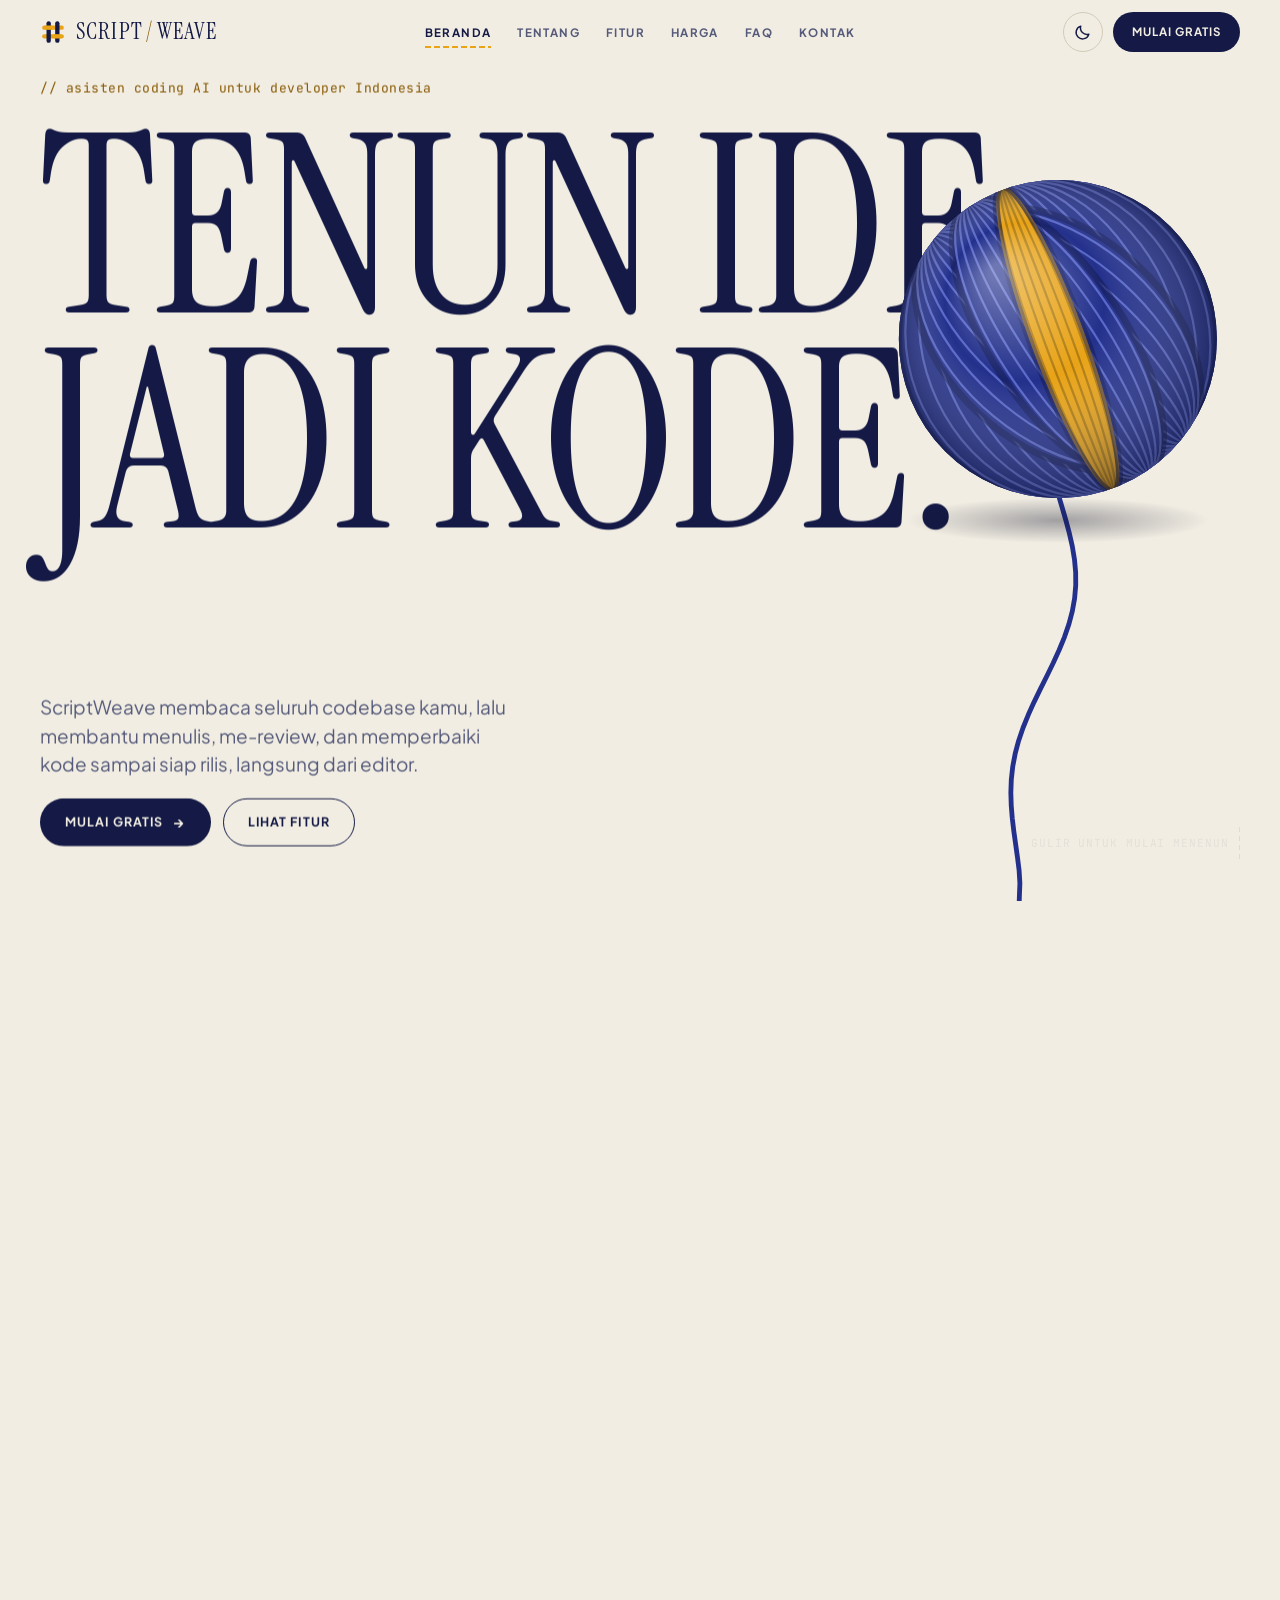
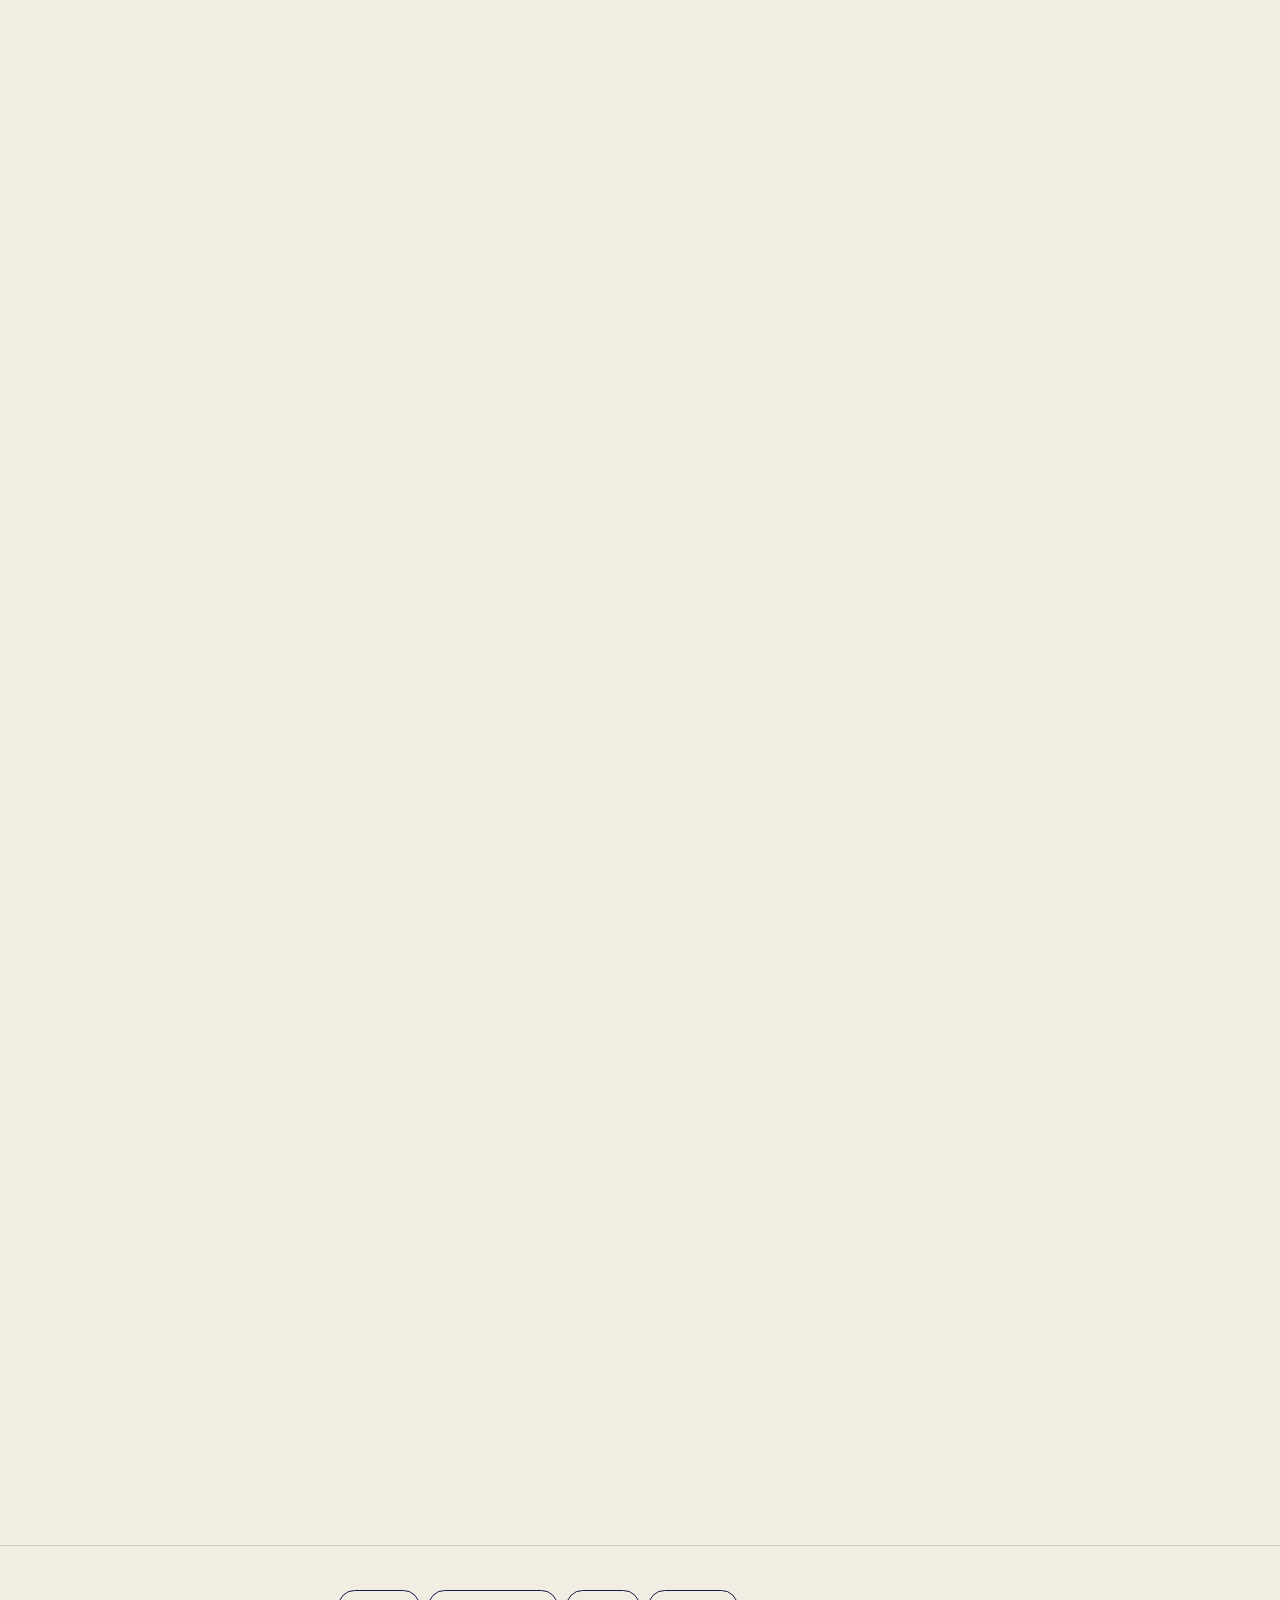
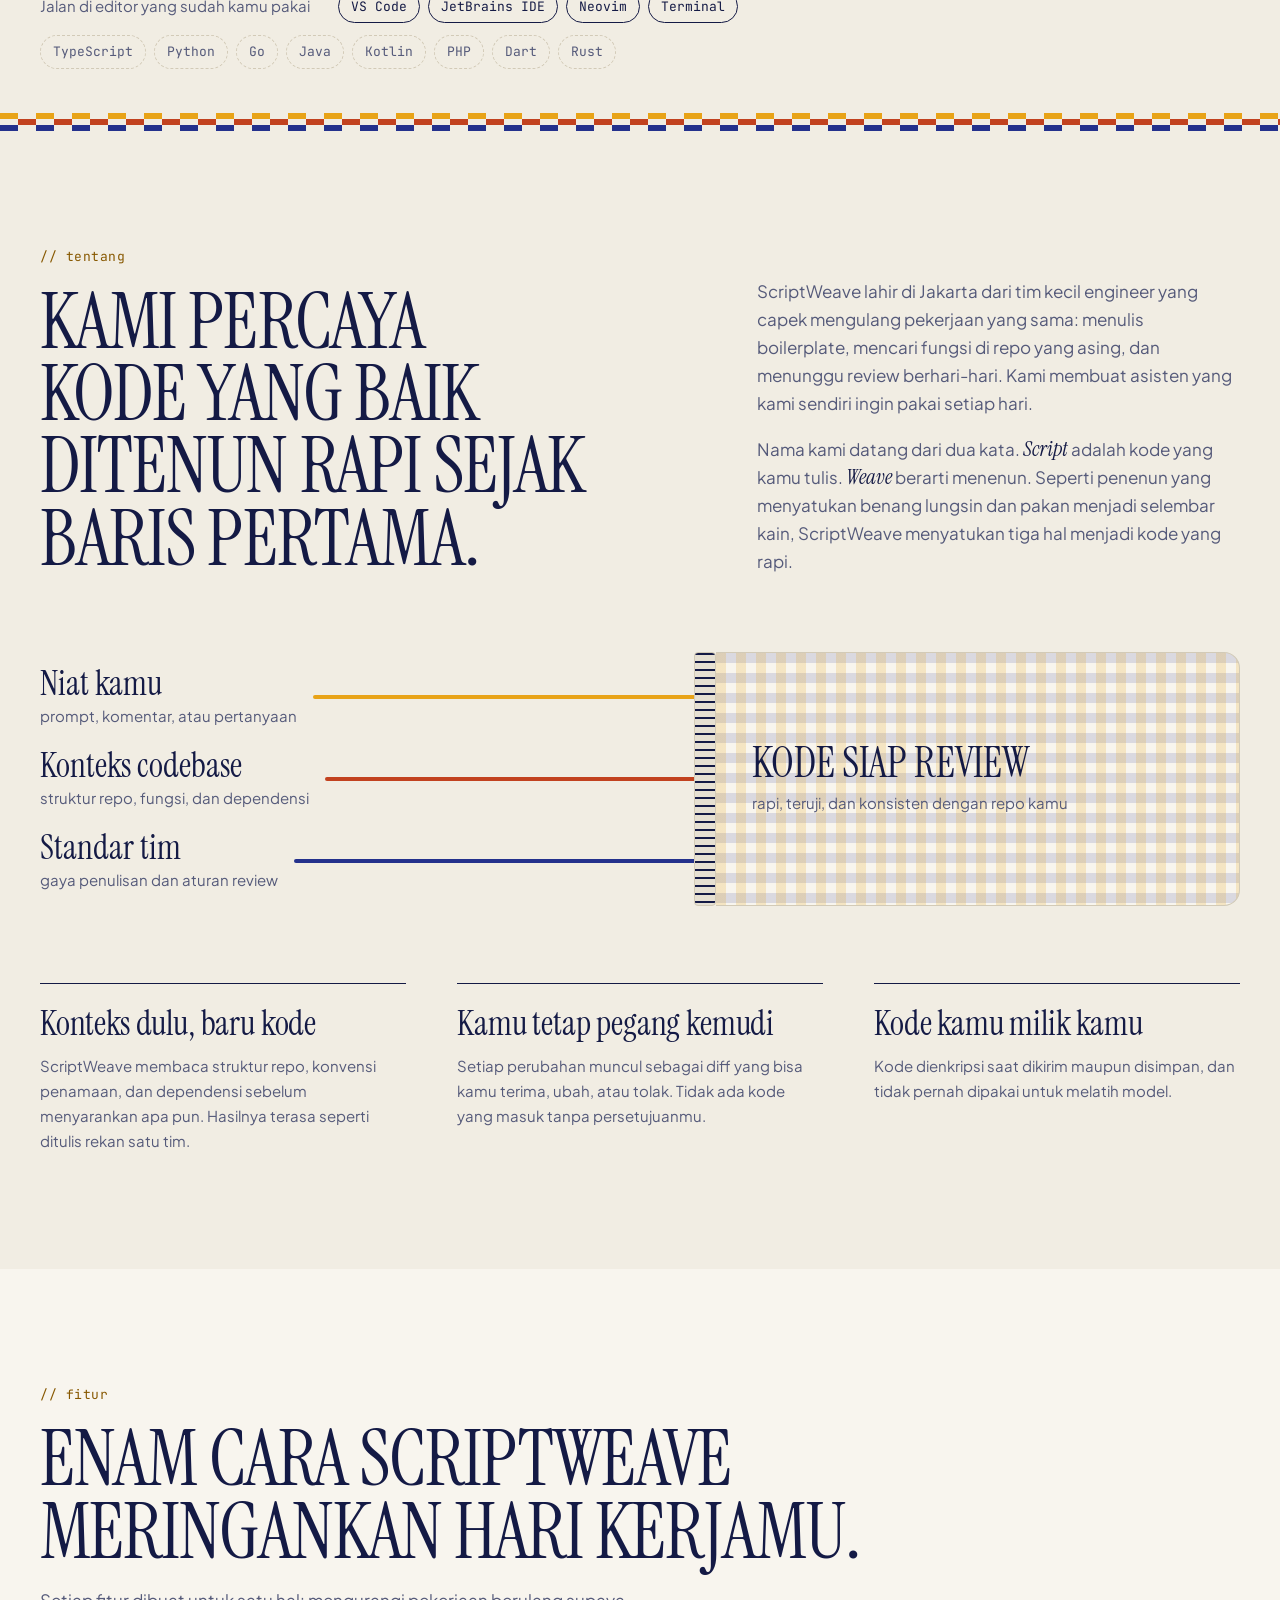
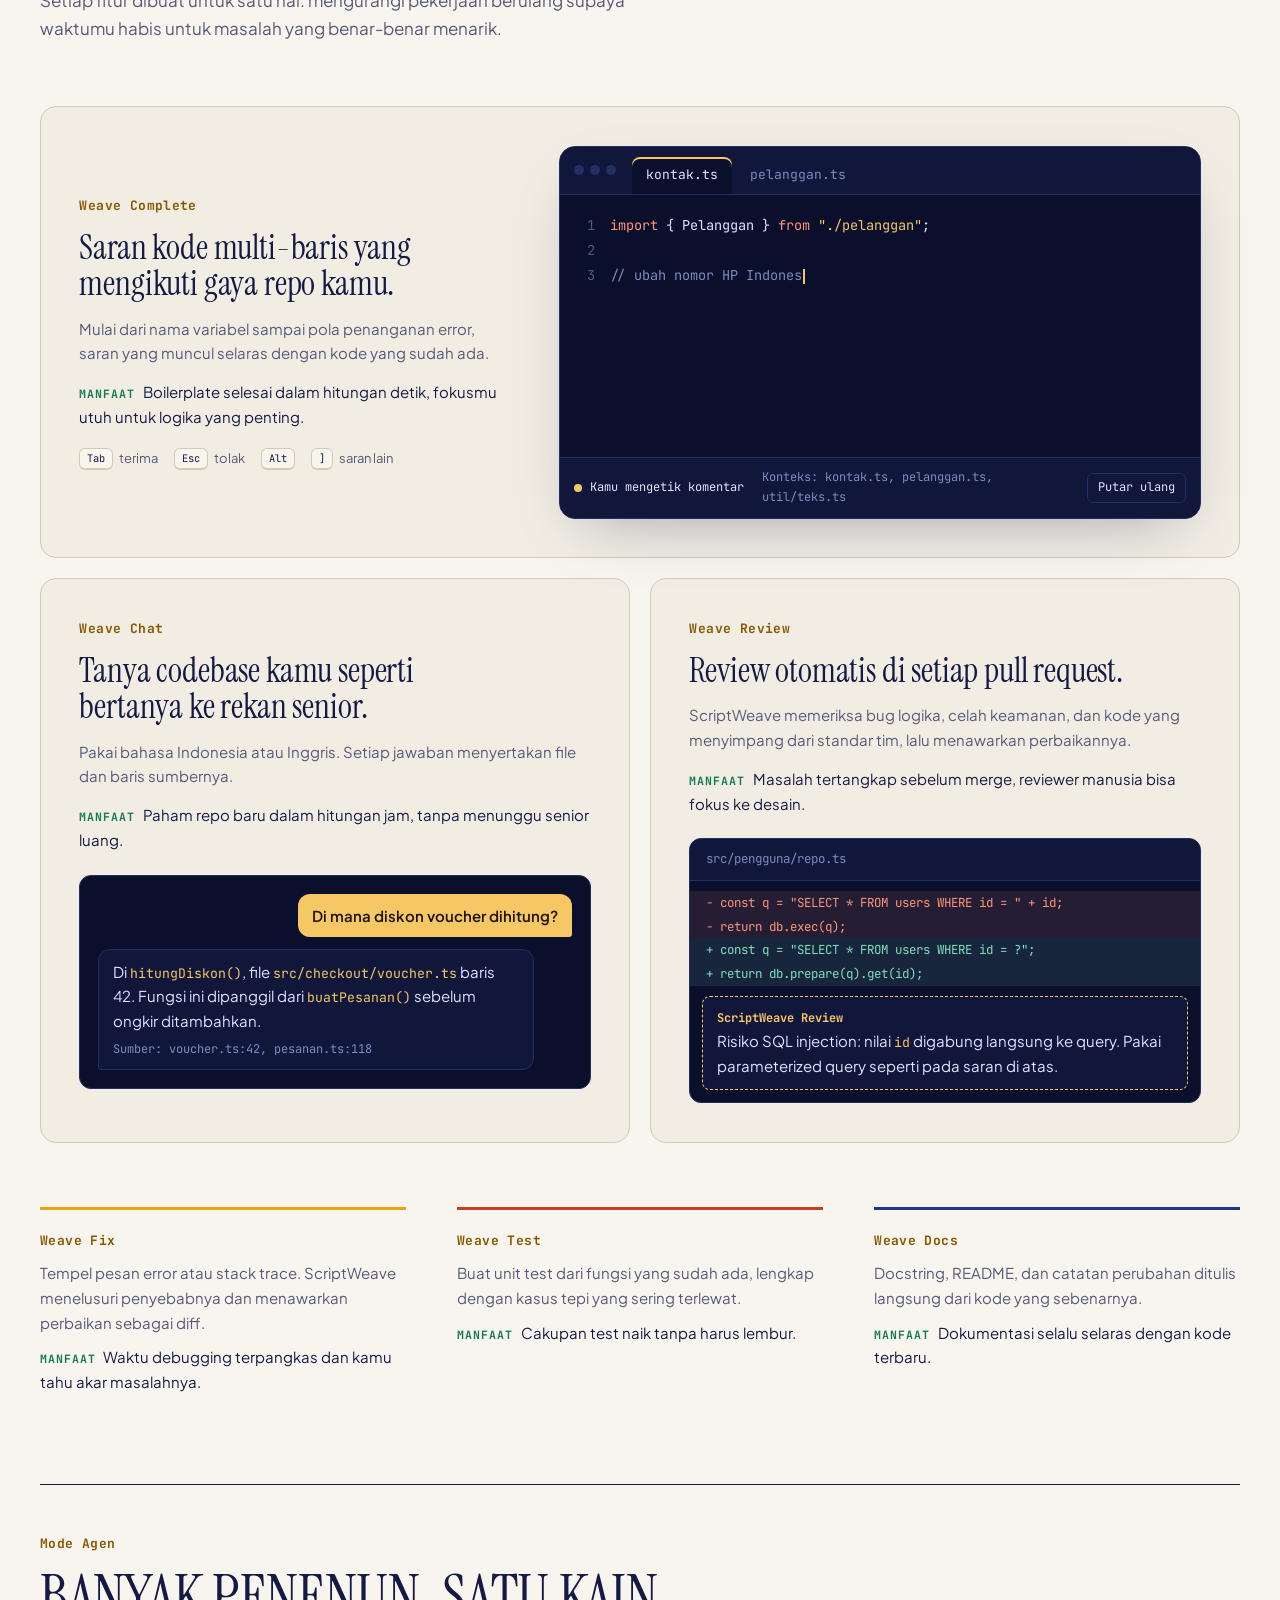
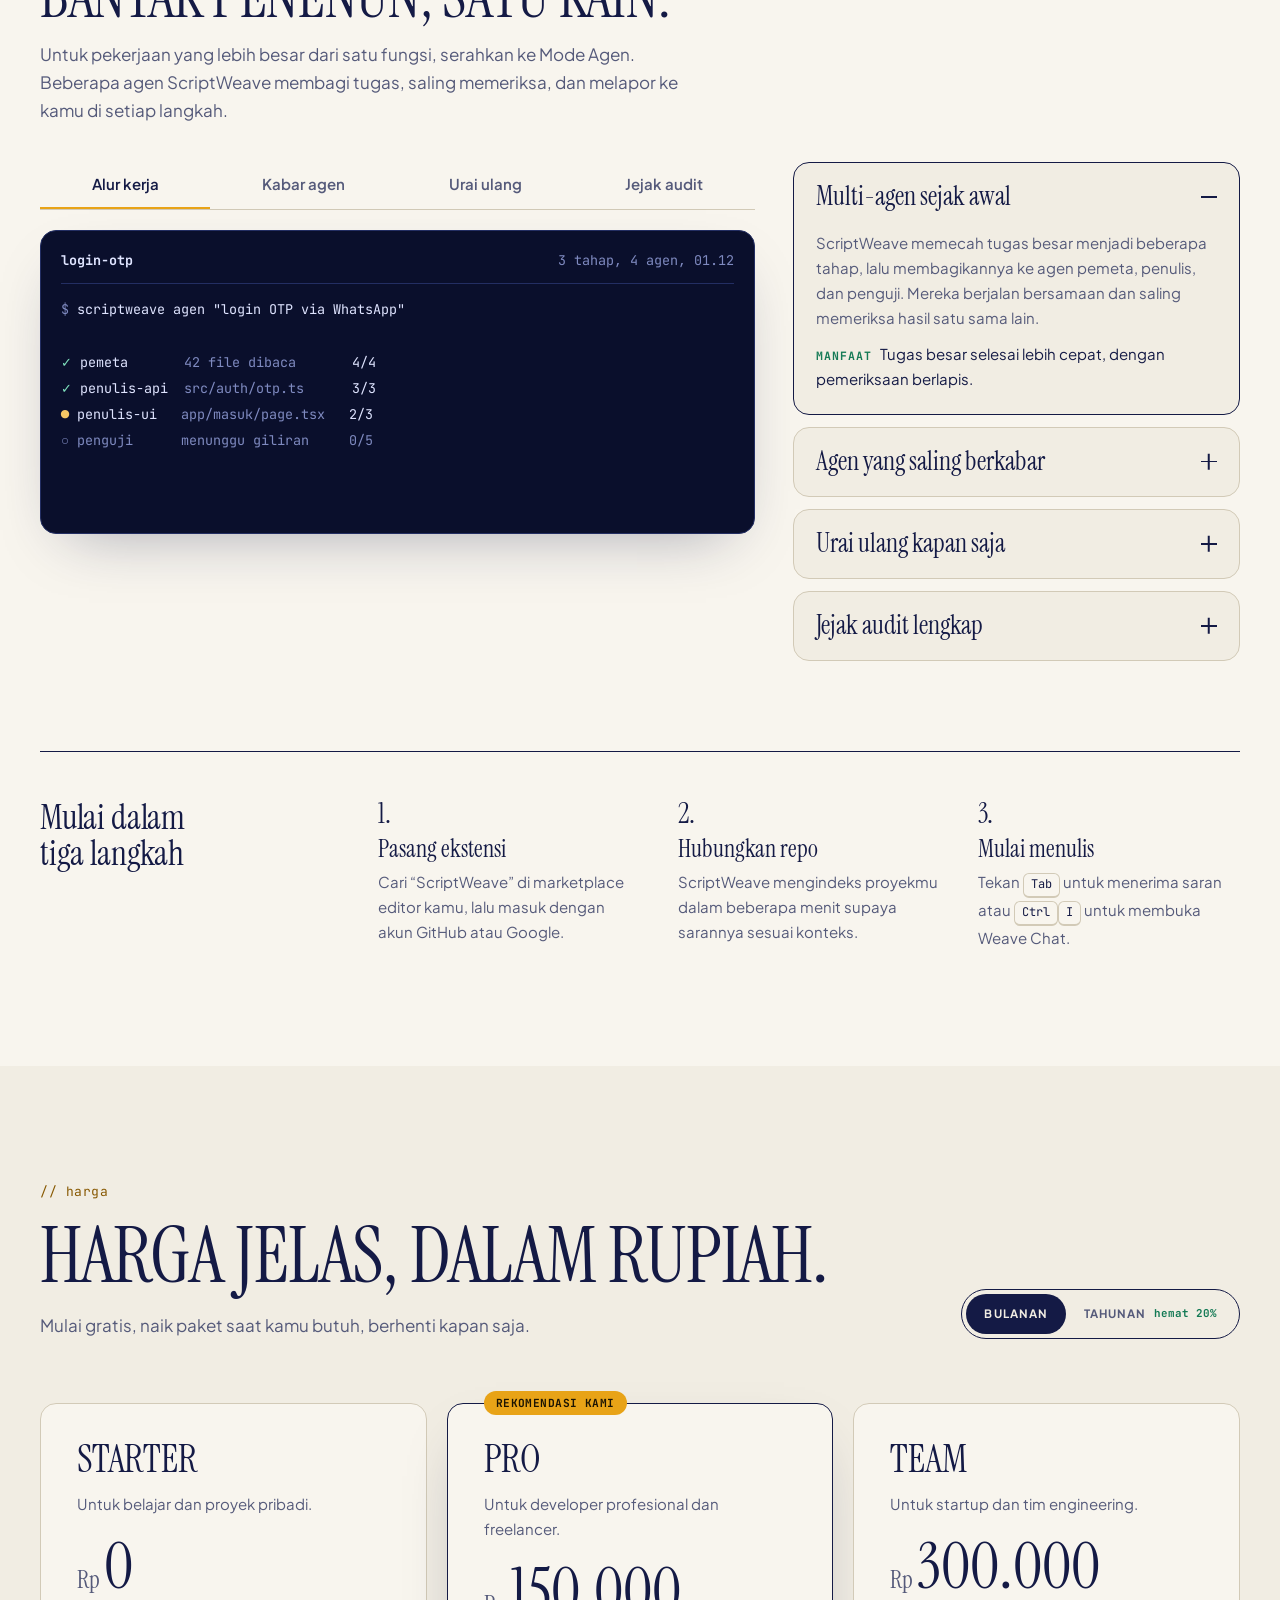
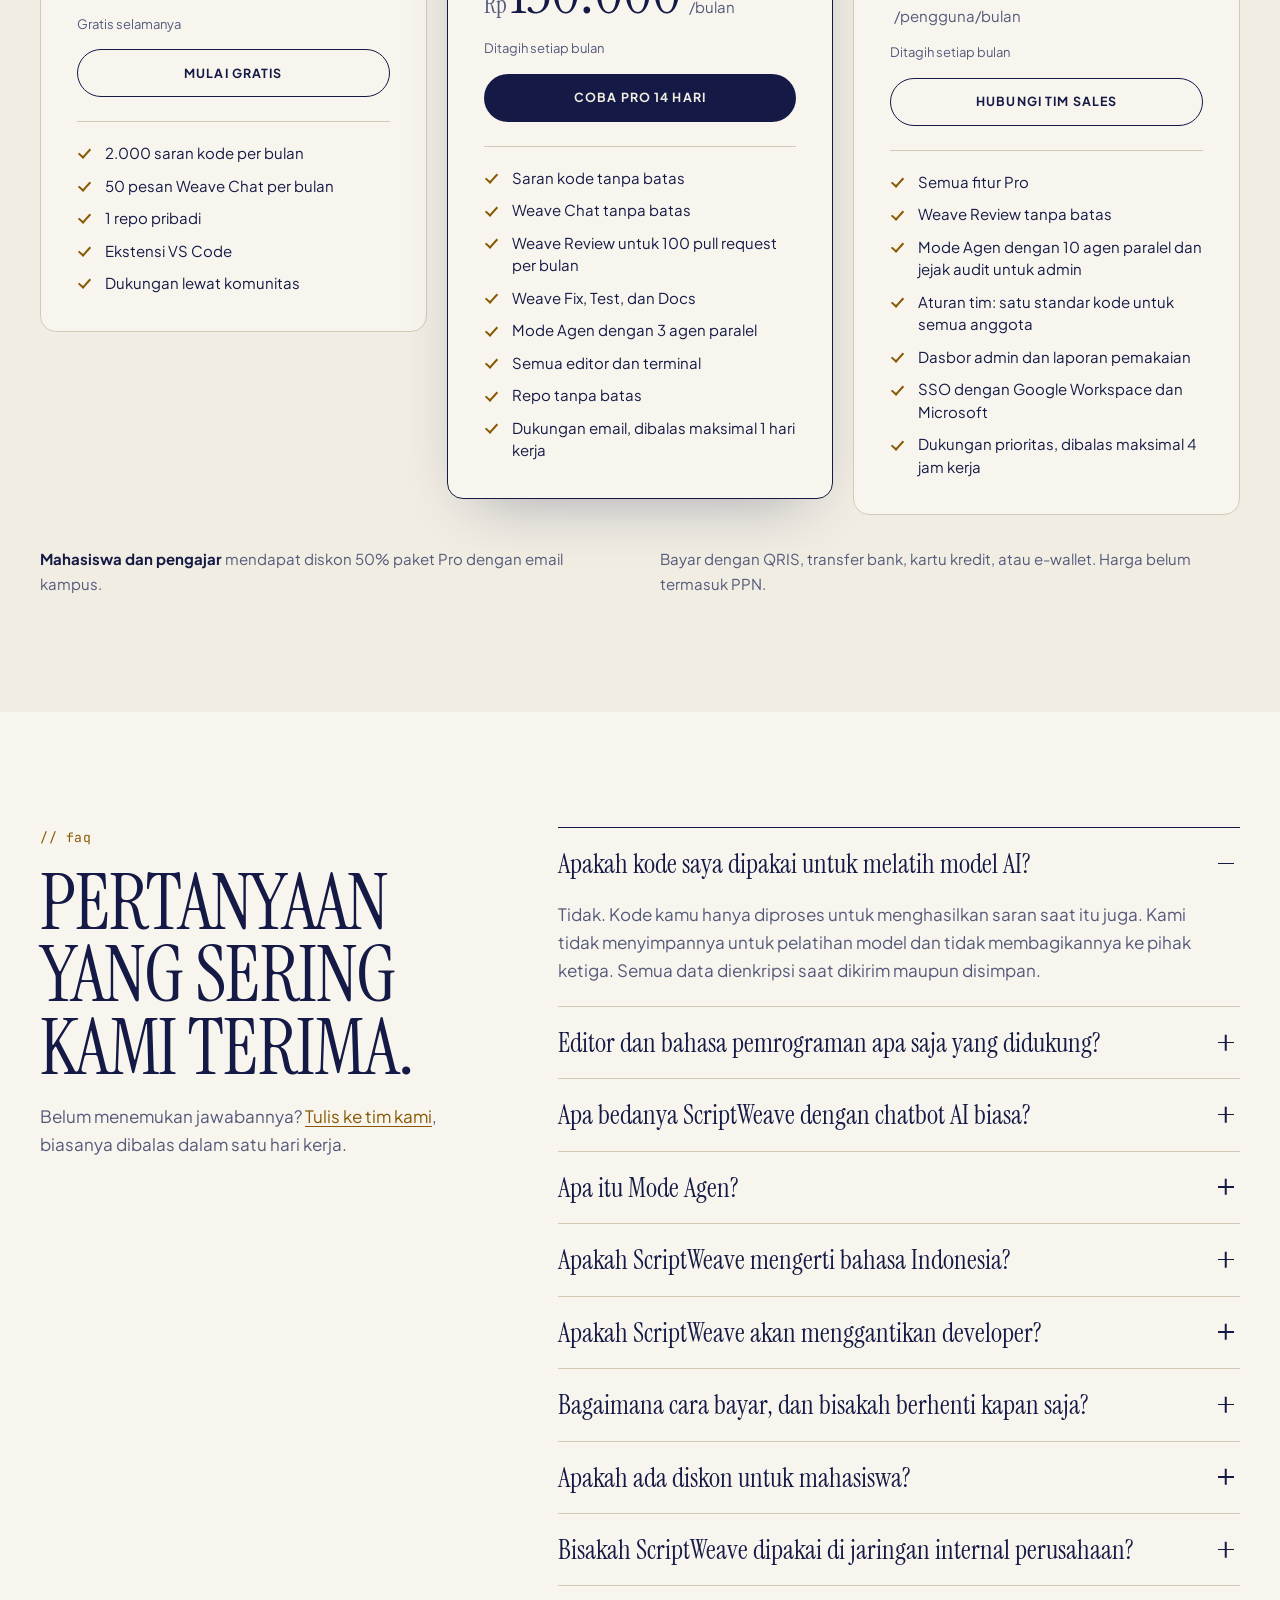
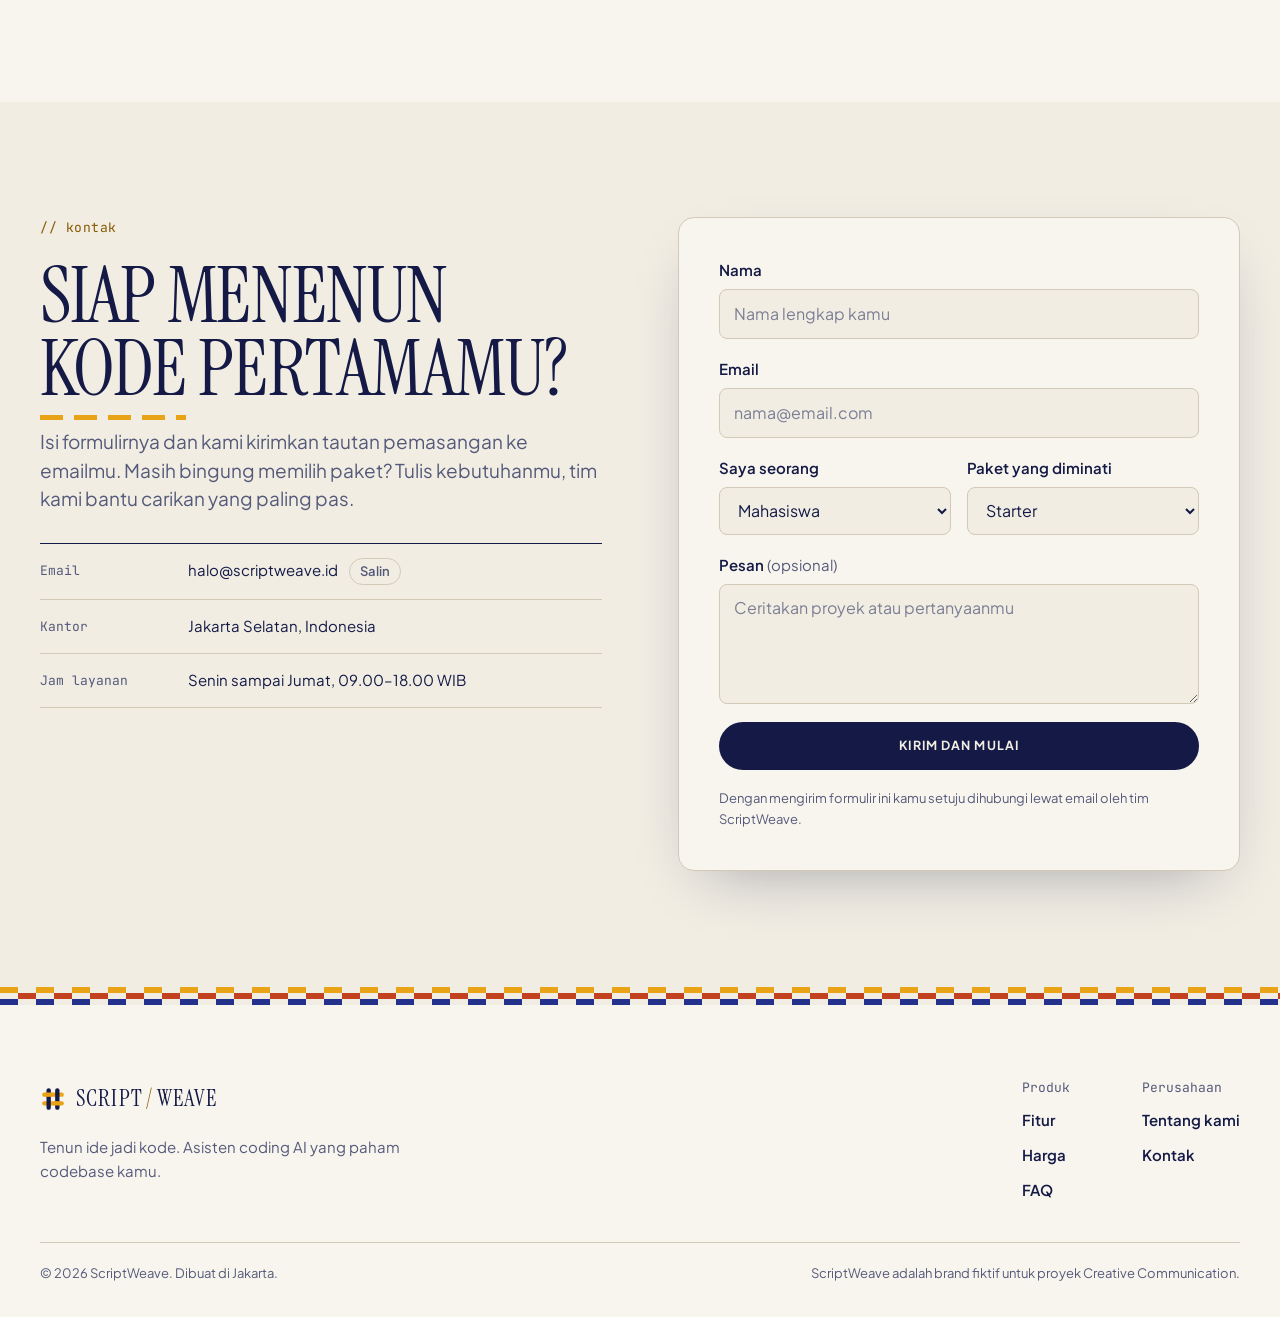
==== scriptweave/index.html @ 2c117509 "Add agent mode showcase to ScriptWeave features Tabbed terminal demo with synced accordion notes cov" ====
<!doctype html>
<html lang="id">
<head>
<meta charset="utf-8">
<meta name="viewport" content="width=device-width, initial-scale=1, viewport-fit=cover">
<title>ScriptWeave | Asisten Coding AI</title>
<meta name="description" content="ScriptWeave adalah asisten coding AI yang memahami seluruh codebase kamu, lalu membantu menulis, me-review, dan memperbaiki kode langsung dari editor.">
<link rel="icon" href="data:image/svg+xml,%3Csvg xmlns='http://www.w3.org/2000/svg' viewBox='0 0 24 24'%3E%3Crect width='24' height='24' rx='5' fill='%230b1130'/%3E%3Cg fill='%23f6b93b'%3E%3Crect x='3' y='7' width='18' height='4' rx='2'/%3E%3Crect x='3' y='14' width='18' height='4' rx='2'/%3E%3C/g%3E%3Cg fill='%23eef0fb'%3E%3Crect x='7' y='3' width='4' height='18' rx='2'/%3E%3Crect x='14' y='3' width='4' height='18' rx='2'/%3E%3C/g%3E%3Cg fill='%23f6b93b'%3E%3Crect x='6' y='7' width='6' height='4'/%3E%3Crect x='13' y='14' width='6' height='4'/%3E%3C/g%3E%3C/svg%3E">
<link rel="preconnect" href="https://fonts.googleapis.com">
<link rel="preconnect" href="https://fonts.gstatic.com" crossorigin>
<link rel="stylesheet" href="https://fonts.googleapis.com/css2?family=Instrument+Serif:ital@0;1&family=JetBrains+Mono:wght@400;500;700&family=Plus+Jakarta+Sans:ital,wght@0,400..700;1,400..700&display=swap">
<script>
  (function () {
    var root = document.documentElement;
    root.classList.add('js');
    try {
      var saved = localStorage.getItem('sw-theme');
      if (saved === 'light' || saved === 'dark') root.setAttribute('data-theme', saved);
    } catch (e) { /* storage unavailable: follow the system theme */ }
  })();
</script>
<link rel="stylesheet" href="styles.css">
</head>
<body>

<a class="skip" href="#beranda">Lompat ke konten</a>

<header class="site-header" id="site-header">
  <div class="wrap header-row">
    <a class="brand" href="#beranda" aria-label="ScriptWeave, kembali ke beranda">
      <svg class="mark" viewBox="0 0 24 24" aria-hidden="true">
        <rect class="m-weft" x="2" y="6" width="20" height="4" rx="2"/>
        <rect class="m-weft" x="2" y="14" width="20" height="4" rx="2"/>
        <rect class="m-warp" x="6" y="2" width="4" height="20" rx="2"/>
        <rect class="m-warp" x="14" y="2" width="4" height="20" rx="2"/>
        <rect class="m-weft" x="5" y="6" width="6" height="4"/>
        <rect class="m-weft" x="13" y="14" width="6" height="4"/>
      </svg>
      <span class="wordmark">Script<i>/</i>Weave</span>
    </a>

    <nav class="site-nav" id="site-nav" aria-label="Navigasi utama">
      <a href="#beranda">Beranda</a>
      <a href="#tentang">Tentang</a>
      <a href="#fitur">Fitur</a>
      <a href="#harga">Harga</a>
      <a href="#faq">FAQ</a>
      <a href="#kontak">Kontak</a>
    </nav>

    <div class="header-actions">
      <button class="icon-btn" id="theme-toggle" type="button" aria-label="Ganti tema terang atau gelap">
        <svg class="i-sun" viewBox="0 0 24 24" aria-hidden="true"><circle cx="12" cy="12" r="4.2"/><path d="M12 2.5v2.6M12 18.9v2.6M2.5 12h2.6M18.9 12h2.6M5.3 5.3l1.8 1.8M16.9 16.9l1.8 1.8M5.3 18.7l1.8-1.8M16.9 7.1l1.8-1.8"/></svg>
        <svg class="i-moon" viewBox="0 0 24 24" aria-hidden="true"><path d="M20 14.2A8.2 8.2 0 0 1 9.8 4a8.2 8.2 0 1 0 10.2 10.2z"/></svg>
      </button>
      <a class="btn btn-primary btn-sm header-cta" href="#kontak" data-plan="Starter">Mulai Gratis</a>
      <button class="icon-btn nav-toggle" id="nav-toggle" type="button" aria-expanded="false" aria-controls="site-nav" aria-label="Buka menu">
        <svg viewBox="0 0 24 24" aria-hidden="true"><path d="M4 7h16M4 12h16M4 17h16"/></svg>
      </button>
    </div>
  </div>
</header>

<main>

  <!-- a. HOMEPAGE: a pinned stage. One thread runs through it and changes form as you scroll. -->
  <section class="story" id="beranda">
    <div class="stage" id="stage">

      <div class="story-hero" id="story-hero">
        <div class="wrap hero-wrap">
          <p class="eyebrow">// asisten coding AI untuk developer Indonesia</p>
          <h1 id="hero-title">
            <span class="h1-line" id="hero-anchor">Tenun ide</span>
            <span class="h1-line">jadi kode.</span>
          </h1>
          <div class="hero-foot">
            <p class="lede">ScriptWeave membaca seluruh codebase kamu, lalu membantu menulis, me-review, dan memperbaiki kode sampai siap rilis, langsung dari editor.</p>
            <div class="cta-row">
              <a class="btn btn-primary btn-arrow" href="#kontak" data-plan="Starter">Mulai Gratis</a>
              <a class="btn btn-ghost" href="#fitur">Lihat fitur</a>
            </div>
          </div>
        </div>
      </div>

      <canvas class="loom-canvas" id="loom-canvas" aria-hidden="true"></canvas>

      <div class="tags" id="tags" aria-hidden="true">
        <span class="tag" data-tag="f0">src/checkout/</span>
        <span class="tag tag-ink" data-tag="f1">pesanan.ts</span>
        <span class="tag tag-ink" data-tag="f2">package.json</span>
        <span class="tag" data-tag="f3">README.md</span>
        <span class="tag tag-ok" data-tag="d0">Review lolos</span>
        <span class="tag tag-ink" data-tag="d1">12 test hijau</span>
        <span class="tag" data-tag="d2">Docs terbaru</span>
      </div>

      <div class="chapters" id="chapters">
        <article class="chapter" data-chapter="1">
          <p class="ch-num">1.</p>
          <h2>Urai konteks</h2>
          <p>ScriptWeave membaca struktur repo, fungsi, dan dependensi kamu. Setiap file menjadi benang lungsin yang menopang semua saran berikutnya.</p>
          <a class="btn btn-primary btn-arrow btn-sm" href="#tentang">Kenali ScriptWeave</a>
        </article>
        <article class="chapter" data-chapter="2">
          <p class="ch-num">2.</p>
          <h2>Tenun saran</h2>
          <p>Tulis niatmu sebagai komentar atau prompt. ScriptWeave menenunnya dengan konteks tadi menjadi kode multi-baris yang mengikuti gaya repo kamu.</p>
          <a class="btn btn-primary btn-arrow btn-sm" href="#fitur">Lihat semua fitur</a>
        </article>
        <article class="chapter" data-chapter="3">
          <p class="ch-num">3.</p>
          <h2>Rapikan sebelum rilis</h2>
          <p>Weave Review memeriksa bug dan celah keamanan, Weave Test menulis unit test, Weave Docs memperbarui dokumentasi. Kamu tinggal menyetujui diff-nya.</p>
          <a class="btn btn-primary btn-arrow btn-sm" href="#kontak" data-plan="Starter">Mulai gratis</a>
        </article>
      </div>

      <p class="scroll-hint" id="scroll-hint" aria-hidden="true">Gulir untuk mulai menenun</p>
    </div>
  </section>

  <section class="compat-band" aria-label="Editor dan bahasa yang didukung">
    <div class="wrap compat">
      <p class="compat-label">Jalan di editor yang sudah kamu pakai</p>
      <ul class="compat-list">
        <li>VS Code</li>
        <li>JetBrains IDE</li>
        <li>Neovim</li>
        <li>Terminal</li>
      </ul>
      <ul class="compat-list compat-langs" aria-label="Bahasa pemrograman yang didukung">
        <li>TypeScript</li><li>Python</li><li>Go</li><li>Java</li><li>Kotlin</li><li>PHP</li><li>Dart</li><li>Rust</li>
      </ul>
    </div>
  </section>

  <div class="seam" aria-hidden="true"></div>

  <!-- b. ABOUT US / ABOUT THE PRODUCT -->
  <section class="section" id="tentang">
    <div class="wrap">
      <div class="split">
        <div class="split-head reveal">
          <p class="eyebrow">// tentang</p>
          <h2>Kami percaya kode yang baik ditenun rapi sejak baris pertama.</h2>
        </div>
        <div class="split-body reveal">
          <p>ScriptWeave lahir di Jakarta dari tim kecil engineer yang capek mengulang pekerjaan yang sama: menulis boilerplate, mencari fungsi di repo yang asing, dan menunggu review berhari-hari. Kami membuat asisten yang kami sendiri ingin pakai setiap hari.</p>
          <p>Nama kami datang dari dua kata. <em>Script</em> adalah kode yang kamu tulis. <em>Weave</em> berarti menenun. Seperti penenun yang menyatukan benang lungsin dan pakan menjadi selembar kain, ScriptWeave menyatukan tiga hal menjadi kode yang rapi.</p>
        </div>
      </div>

      <div class="loom reveal">
        <ul class="loom-threads">
          <li class="th-turmeric"><span class="th-label"><strong>Niat kamu</strong><small>prompt, komentar, atau pertanyaan</small></span></li>
          <li class="th-madder"><span class="th-label"><strong>Konteks codebase</strong><small>struktur repo, fungsi, dan dependensi</small></span></li>
          <li class="th-sky"><span class="th-label"><strong>Standar tim</strong><small>gaya penulisan dan aturan review</small></span></li>
        </ul>
        <div class="loom-reed" aria-hidden="true"></div>
        <div class="loom-cloth">
          <strong>Kode siap review</strong>
          <small>rapi, teruji, dan konsisten dengan repo kamu</small>
        </div>
      </div>

      <div class="principles">
        <article class="principle reveal">
          <h3>Konteks dulu, baru kode</h3>
          <p>ScriptWeave membaca struktur repo, konvensi penamaan, dan dependensi sebelum menyarankan apa pun. Hasilnya terasa seperti ditulis rekan satu tim.</p>
        </article>
        <article class="principle reveal">
          <h3>Kamu tetap pegang kemudi</h3>
          <p>Setiap perubahan muncul sebagai diff yang bisa kamu terima, ubah, atau tolak. Tidak ada kode yang masuk tanpa persetujuanmu.</p>
        </article>
        <article class="principle reveal">
          <h3>Kode kamu milik kamu</h3>
          <p>Kode dienkripsi saat dikirim maupun disimpan, dan tidak pernah dipakai untuk melatih model.</p>
        </article>
      </div>
    </div>
  </section>

  <!-- c. FEATURES / PRODUCT INFORMATION -->
  <section class="section section-alt" id="fitur">
    <div class="wrap">
      <div class="section-head reveal">
        <p class="eyebrow">// fitur</p>
        <h2>Enam cara ScriptWeave meringankan hari kerjamu.</h2>
        <p class="section-sub">Setiap fitur dibuat untuk satu hal: mengurangi pekerjaan berulang supaya waktumu habis untuk masalah yang benar-benar menarik.</p>
      </div>

      <div class="feature-grid">
        <article class="feature feature-complete reveal">
          <div class="feature-text">
            <p class="feature-tag">Weave Complete</p>
            <h3>Saran kode multi-baris yang mengikuti gaya repo kamu.</h3>
            <p>Mulai dari nama variabel sampai pola penanganan error, saran yang muncul selaras dengan kode yang sudah ada.</p>
            <p class="benefit"><span>Manfaat</span>Boilerplate selesai dalam hitungan detik, fokusmu utuh untuk logika yang penting.</p>
            <p class="keys" aria-label="Pintasan keyboard"><kbd>Tab</kbd> terima <kbd>Esc</kbd> tolak <kbd>Alt</kbd><kbd>]</kbd> saran lain</p>
          </div>
      <figure class="editor" aria-label="Demo ScriptWeave melengkapi fungsi dari sebuah komentar">
        <div class="editor-bar">
          <span class="dots" aria-hidden="true"><i></i><i></i><i></i></span>
          <span class="tab is-active">kontak.ts</span>
          <span class="tab">pelanggan.ts</span>
        </div>

        <div class="code" id="demo-code">
          <span class="line"><span class="k">import</span> { Pelanggan } <span class="k">from</span> <span class="s">"./pelanggan"</span>;</span>
          <span class="line">&nbsp;</span>
          <span class="line" data-role="prompt"><span class="c">// ubah nomor HP Indonesia ke format +62</span></span>
          <span class="line" data-role="suggest"><span class="k">export function</span> <span class="f">formatNomorHp</span>(input: <span class="t">string</span>): <span class="t">string</span> {</span>
          <span class="line" data-role="suggest">  <span class="k">const</span> digit = input.<span class="f">replace</span>(<span class="s">/\D/g</span>, <span class="s">""</span>);</span>
          <span class="line" data-role="suggest">  <span class="k">if</span> (digit.<span class="f">startsWith</span>(<span class="s">"62"</span>)) <span class="k">return</span> <span class="s">`+${digit}`</span>;</span>
          <span class="line" data-role="suggest">  <span class="k">if</span> (digit.<span class="f">startsWith</span>(<span class="s">"0"</span>)) <span class="k">return</span> <span class="s">`+62${digit.slice(1)}`</span>;</span>
          <span class="line" data-role="suggest">  <span class="k">return</span> <span class="s">`+62${digit}`</span>;</span>
          <span class="line" data-role="suggest">}</span>
        </div>

        <figcaption class="editor-status">
          <span class="status-main"><i class="pulse" aria-hidden="true"></i><span id="demo-status">Diterima, 6 baris ditambahkan</span></span>
          <span class="status-ctx">Konteks: kontak.ts, pelanggan.ts, util/teks.ts</span>
          <button class="replay" id="demo-replay" type="button">Putar ulang</button>
        </figcaption>
      </figure>
        </article>

        <article class="feature feature-chat reveal">
          <div class="feature-text">
            <p class="feature-tag">Weave Chat</p>
            <h3>Tanya codebase kamu seperti bertanya ke rekan senior.</h3>
            <p>Pakai bahasa Indonesia atau Inggris. Setiap jawaban menyertakan file dan baris sumbernya.</p>
            <p class="benefit"><span>Manfaat</span>Paham repo baru dalam hitungan jam, tanpa menunggu senior luang.</p>
          </div>
          <div class="mock chat" aria-label="Contoh percakapan Weave Chat">
            <p class="msg msg-me">Di mana diskon voucher dihitung?</p>
            <div class="msg msg-bot">
              <p>Di <code>hitungDiskon()</code>, file <code>src/checkout/voucher.ts</code> baris 42. Fungsi ini dipanggil dari <code>buatPesanan()</code> sebelum ongkir ditambahkan.</p>
              <p class="msg-src">Sumber: voucher.ts:42, pesanan.ts:118</p>
            </div>
          </div>
        </article>

        <article class="feature feature-review reveal">
          <div class="feature-text">
            <p class="feature-tag">Weave Review</p>
            <h3>Review otomatis di setiap pull request.</h3>
            <p>ScriptWeave memeriksa bug logika, celah keamanan, dan kode yang menyimpang dari standar tim, lalu menawarkan perbaikannya.</p>
            <p class="benefit"><span>Manfaat</span>Masalah tertangkap sebelum merge, reviewer manusia bisa fokus ke desain.</p>
          </div>
          <div class="mock diff" aria-label="Contoh hasil Weave Review pada sebuah pull request">
            <p class="diff-file">src/pengguna/repo.ts</p>
            <div class="diff-lines">
              <span class="dl dl-del">- const q = "SELECT * FROM users WHERE id = " + id;</span>
              <span class="dl dl-del">- return db.exec(q);</span>
              <span class="dl dl-add">+ const q = "SELECT * FROM users WHERE id = ?";</span>
              <span class="dl dl-add">+ return db.prepare(q).get(id);</span>
            </div>
            <p class="diff-note"><strong>ScriptWeave Review</strong> Risiko SQL injection: nilai <code>id</code> digabung langsung ke query. Pakai parameterized query seperti pada saran di atas.</p>
          </div>
        </article>
      </div>

      <div class="feature-minor">
        <article class="minor th-turmeric reveal">
          <p class="feature-tag">Weave Fix</p>
          <p>Tempel pesan error atau stack trace. ScriptWeave menelusuri penyebabnya dan menawarkan perbaikan sebagai diff.</p>
          <p class="benefit"><span>Manfaat</span>Waktu debugging terpangkas dan kamu tahu akar masalahnya.</p>
        </article>
        <article class="minor th-madder reveal">
          <p class="feature-tag">Weave Test</p>
          <p>Buat unit test dari fungsi yang sudah ada, lengkap dengan kasus tepi yang sering terlewat.</p>
          <p class="benefit"><span>Manfaat</span>Cakupan test naik tanpa harus lembur.</p>
        </article>
        <article class="minor th-sky reveal">
          <p class="feature-tag">Weave Docs</p>
          <p>Docstring, README, dan catatan perubahan ditulis langsung dari kode yang sebenarnya.</p>
          <p class="benefit"><span>Manfaat</span>Dokumentasi selalu selaras dengan kode terbaru.</p>
        </article>
      </div>

      <div class="agent reveal" id="mode-agen">
        <div class="agent-head">
          <p class="feature-tag">Mode Agen</p>
          <h3 class="agent-title">Banyak penenun, satu kain.</h3>
          <p>Untuk pekerjaan yang lebih besar dari satu fungsi, serahkan ke Mode Agen. Beberapa agen ScriptWeave membagi tugas, saling memeriksa, dan melapor ke kamu di setiap langkah.</p>
        </div>

        <div class="agent-body">
          <div class="agent-demo">
            <div class="agent-tabs" role="tablist" aria-label="Kemampuan Mode Agen">
              <button type="button" role="tab" id="tab-alur" data-key="alur" aria-controls="panel-alur" aria-selected="true">Alur kerja</button>
              <button type="button" role="tab" id="tab-kabar" data-key="kabar" aria-controls="panel-kabar" aria-selected="false">Kabar agen</button>
              <button type="button" role="tab" id="tab-urai" data-key="urai" aria-controls="panel-urai" aria-selected="false">Urai ulang</button>
              <button type="button" role="tab" id="tab-audit" data-key="audit" aria-controls="panel-audit" aria-selected="false">Jejak audit</button>
            </div>

            <div class="term" role="tabpanel" id="panel-alur" data-key="alur" aria-labelledby="tab-alur" tabindex="0">
              <p class="term-bar"><span>login-otp</span><span>3 tahap, 4 agen, 01.12</span></p>
              <span class="tl"><span class="dim">$</span> scriptweave agen "login OTP via WhatsApp"</span>
              <span class="tl">&nbsp;</span>
              <span class="tl"><span class="ok">✓</span> pemeta       <span class="dim">42 file dibaca</span>       4/4</span>
              <span class="tl"><span class="ok">✓</span> penulis-api  <span class="dim">src/auth/otp.ts</span>      3/3</span>
              <span class="tl"><span class="run">●</span> penulis-ui   <span class="dim">app/masuk/page.tsx</span>   2/3</span>
              <span class="tl"><span class="dim">○ penguji      menunggu giliran     0/5</span></span>
            </div>

            <div class="term" role="tabpanel" id="panel-kabar" data-key="kabar" aria-labelledby="tab-kabar" tabindex="0">
              <p class="term-bar"><span>login-otp</span><span>4 pesan</span></p>
              <span class="tl"><span class="who">penulis-api</span> <span class="dim">→</span> <span class="run">kamu</span></span>
              <span class="tl">  Kode OTP berlaku 5 atau 10 menit?</span>
              <span class="tl"><span class="run">kamu</span> <span class="dim">→</span> <span class="who">penulis-api</span></span>
              <span class="tl">  5 menit, maksimal 3 kali coba.</span>
              <span class="tl"><span class="who">penguji</span> <span class="dim">→</span> <span class="who">penulis-api</span></span>
              <span class="tl">  2 test gagal di otp.test.ts. Log terkirim.</span>
              <span class="tl"><span class="who">penulis-api</span> <span class="dim">→</span> <span class="who">penguji</span></span>
              <span class="tl">  Sudah diperbaiki, jalankan ulang.</span>
            </div>

            <div class="term" role="tabpanel" id="panel-urai" data-key="urai" aria-labelledby="tab-urai" tabindex="0">
              <p class="term-bar"><span>login-otp</span><span>4 titik simpan</span></p>
              <span class="tl"><span class="dim">$</span> scriptweave urai</span>
              <span class="tl">  <span class="run">#4</span>  <span class="dim">14.32</span>  ubah skema tabel pesanan</span>
              <span class="tl">  <span class="run">#3</span>  <span class="dim">14.27</span>  tambah validasi voucher</span>
              <span class="tl">  <span class="run">#2</span>  <span class="dim">14.20</span>  refactor hitungDiskon()</span>
              <span class="tl">  <span class="run">#1</span>  <span class="dim">14.05</span>  mulai sesi</span>
              <span class="tl">&nbsp;</span>
              <span class="tl"><span class="dim">$</span> scriptweave urai --ke 3</span>
              <span class="tl"><span class="ok">✓</span> 6 file dikembalikan ke titik #3</span>
            </div>

            <div class="term" role="tabpanel" id="panel-audit" data-key="audit" aria-labelledby="tab-audit" tabindex="0">
              <p class="term-bar"><span>login-otp</span><span>5 catatan terakhir</span></p>
              <span class="tl"><span class="dim">14.20.03</span>  <span class="who">baca</span>      src/checkout/voucher.ts</span>
              <span class="tl"><span class="dim">14.20.11</span>  <span class="who">ubah</span>      voucher.ts  <span class="ok">+12</span> <span class="del">−4</span></span>
              <span class="tl"><span class="dim">14.21.40</span>  <span class="who">jalankan</span>  npm test  <span class="ok">✓ 38 lulus</span></span>
              <span class="tl"><span class="dim">14.22.02</span>  <span class="run">izin</span>      git push</span>
              <span class="tl"><span class="dim">14.22.09</span>  <span class="ok">disetujui</span> oleh kamu</span>
            </div>
          </div>

          <div class="agent-notes">
            <article class="note is-open" data-key="alur">
              <h4><button type="button" class="note-head" aria-expanded="true" aria-controls="note-alur">Multi-agen sejak awal<span class="pm" aria-hidden="true"></span></button></h4>
              <div class="note-body" id="note-alur">
                <p>ScriptWeave memecah tugas besar menjadi beberapa tahap, lalu membagikannya ke agen pemeta, penulis, dan penguji. Mereka berjalan bersamaan dan saling memeriksa hasil satu sama lain.</p>
                <p class="benefit"><span>Manfaat</span>Tugas besar selesai lebih cepat, dengan pemeriksaan berlapis.</p>
              </div>
            </article>
            <article class="note" data-key="kabar">
              <h4><button type="button" class="note-head" aria-expanded="false" aria-controls="note-kabar">Agen yang saling berkabar<span class="pm" aria-hidden="true"></span></button></h4>
              <div class="note-body" id="note-kabar">
                <p>Agen bertanya ke kamu saat butuh keputusan, dan saling berkirim pesan saat menemukan masalah. Semua percakapannya bisa kamu baca.</p>
                <p class="benefit"><span>Manfaat</span>Tidak ada asumsi diam-diam, keputusan penting tetap di tanganmu.</p>
              </div>
            </article>
            <article class="note" data-key="urai">
              <h4><button type="button" class="note-head" aria-expanded="false" aria-controls="note-urai">Urai ulang kapan saja<span class="pm" aria-hidden="true"></span></button></h4>
              <div class="note-body" id="note-urai">
                <p>Setiap langkah agen tersimpan sebagai titik simpan. Kalau hasilnya melenceng, urai kembali ke titik mana pun dengan satu perintah.</p>
                <p class="benefit"><span>Manfaat</span>Bebas bereksperimen karena setiap perubahan bisa dibatalkan.</p>
              </div>
            </article>
            <article class="note" data-key="audit">
              <h4><button type="button" class="note-head" aria-expanded="false" aria-controls="note-audit">Jejak audit lengkap<span class="pm" aria-hidden="true"></span></button></h4>
              <div class="note-body" id="note-audit">
                <p>Setiap file yang dibaca, perintah yang dijalankan, dan izin yang diminta tercatat berurutan. Perintah berisiko seperti push selalu menunggu persetujuanmu.</p>
                <p class="benefit"><span>Manfaat</span>Tim tahu persis apa yang dikerjakan agen dan siapa yang menyetujuinya.</p>
              </div>
            </article>
          </div>
        </div>
      </div>

      <div class="steps reveal">
        <h3 class="steps-title">Mulai dalam tiga langkah</h3>
        <ol class="steps-list">
          <li>
            <strong>Pasang ekstensi</strong>
            <p>Cari “ScriptWeave” di marketplace editor kamu, lalu masuk dengan akun GitHub atau Google.</p>
          </li>
          <li>
            <strong>Hubungkan repo</strong>
            <p>ScriptWeave mengindeks proyekmu dalam beberapa menit supaya sarannya sesuai konteks.</p>
          </li>
          <li>
            <strong>Mulai menulis</strong>
            <p>Tekan <kbd>Tab</kbd> untuk menerima saran atau <kbd>Ctrl</kbd><kbd>I</kbd> untuk membuka Weave Chat.</p>
          </li>
        </ol>
      </div>
    </div>
  </section>

  <!-- d. PRICING / PACKAGES -->
  <section class="section" id="harga">
    <div class="wrap">
      <div class="section-head section-head-row reveal">
        <div>
          <p class="eyebrow">// harga</p>
          <h2>Harga jelas, dalam rupiah.</h2>
          <p class="section-sub">Mulai gratis, naik paket saat kamu butuh, berhenti kapan saja.</p>
        </div>
        <div class="bill-toggle" role="group" aria-label="Periode tagihan">
          <button type="button" class="is-on" data-bill="monthly" aria-pressed="true">Bulanan</button>
          <button type="button" data-bill="yearly" aria-pressed="false">Tahunan <span class="save">hemat 20%</span></button>
        </div>
      </div>

      <div class="plans">
        <article class="plan reveal">
          <h3>Starter</h3>
          <p class="plan-for">Untuk belajar dan proyek pribadi.</p>
          <p class="price"><span class="cur">Rp</span><span class="amt">0</span></p>
          <p class="price-note">Gratis selamanya</p>
          <a class="btn btn-ghost btn-block" href="#kontak" data-plan="Starter">Mulai Gratis</a>
          <ul class="ticks">
            <li>2.000 saran kode per bulan</li>
            <li>50 pesan Weave Chat per bulan</li>
            <li>1 repo pribadi</li>
            <li>Ekstensi VS Code</li>
            <li>Dukungan lewat komunitas</li>
          </ul>
        </article>

        <article class="plan plan-featured reveal">
          <p class="plan-flag">Rekomendasi kami</p>
          <h3>Pro</h3>
          <p class="plan-for">Untuk developer profesional dan freelancer.</p>
          <p class="price"><span class="cur">Rp</span><span class="amt" data-monthly="150.000" data-yearly="120.000">150.000</span><span class="per">/bulan</span></p>
          <p class="price-note" data-monthly="Ditagih setiap bulan" data-yearly="Ditagih Rp1.440.000 per tahun">Ditagih setiap bulan</p>
          <a class="btn btn-primary btn-block" href="#kontak" data-plan="Pro">Coba Pro 14 Hari</a>
          <ul class="ticks">
            <li>Saran kode tanpa batas</li>
            <li>Weave Chat tanpa batas</li>
            <li>Weave Review untuk 100 pull request per bulan</li>
            <li>Weave Fix, Test, dan Docs</li>
            <li>Mode Agen dengan 3 agen paralel</li>
            <li>Semua editor dan terminal</li>
            <li>Repo tanpa batas</li>
            <li>Dukungan email, dibalas maksimal 1 hari kerja</li>
          </ul>
        </article>

        <article class="plan reveal">
          <h3>Team</h3>
          <p class="plan-for">Untuk startup dan tim engineering.</p>
          <p class="price"><span class="cur">Rp</span><span class="amt" data-monthly="300.000" data-yearly="240.000">300.000</span><span class="per">/pengguna/bulan</span></p>
          <p class="price-note" data-monthly="Ditagih setiap bulan" data-yearly="Ditagih Rp2.880.000 per pengguna per tahun">Ditagih setiap bulan</p>
          <a class="btn btn-ghost btn-block" href="#kontak" data-plan="Team">Hubungi Tim Sales</a>
          <ul class="ticks">
            <li>Semua fitur Pro</li>
            <li>Weave Review tanpa batas</li>
            <li>Mode Agen dengan 10 agen paralel dan jejak audit untuk admin</li>
            <li>Aturan tim: satu standar kode untuk semua anggota</li>
            <li>Dasbor admin dan laporan pemakaian</li>
            <li>SSO dengan Google Workspace dan Microsoft</li>
            <li>Dukungan prioritas, dibalas maksimal 4 jam kerja</li>
          </ul>
        </article>
      </div>

      <ul class="price-foot reveal">
        <li><strong>Mahasiswa dan pengajar</strong> mendapat diskon 50% paket Pro dengan email kampus.</li>
        <li>Bayar dengan QRIS, transfer bank, kartu kredit, atau e-wallet. Harga belum termasuk PPN.</li>
      </ul>
    </div>
  </section>

  <!-- e. FAQ -->
  <section class="section section-alt" id="faq">
    <div class="wrap split split-faq">
      <div class="split-head reveal">
        <p class="eyebrow">// faq</p>
        <h2>Pertanyaan yang sering kami terima.</h2>
        <p class="section-sub">Belum menemukan jawabannya? <a class="link" href="#kontak">Tulis ke tim kami</a>, biasanya dibalas dalam satu hari kerja.</p>
      </div>

      <div class="faq-list reveal">
        <details open>
          <summary>Apakah kode saya dipakai untuk melatih model AI?</summary>
          <p>Tidak. Kode kamu hanya diproses untuk menghasilkan saran saat itu juga. Kami tidak menyimpannya untuk pelatihan model dan tidak membagikannya ke pihak ketiga. Semua data dienkripsi saat dikirim maupun disimpan.</p>
        </details>
        <details>
          <summary>Editor dan bahasa pemrograman apa saja yang didukung?</summary>
          <p>ScriptWeave tersedia sebagai ekstensi VS Code, plugin JetBrains IDE, plugin Neovim, dan CLI untuk terminal. Bahasa yang didukung penuh adalah TypeScript, JavaScript, Python, Go, Java, Kotlin, PHP, Dart, dan Rust. Bahasa lain tetap bisa dipakai, dengan kualitas saran yang bisa bervariasi.</p>
        </details>
        <details>
          <summary>Apa bedanya ScriptWeave dengan chatbot AI biasa?</summary>
          <p>Chatbot umum hanya tahu potongan kode yang kamu tempel. ScriptWeave mengindeks seluruh repo, jadi sarannya mengikuti struktur folder, fungsi yang sudah ada, dan gaya penulisan tim kamu. Semuanya terjadi di dalam editor, jadi kamu tidak perlu pindah jendela.</p>
        </details>
        <details>
          <summary>Apa itu Mode Agen?</summary>
          <p>Mode Agen dipakai untuk tugas yang lebih besar dari satu fungsi, misalnya menambah fitur baru. Beberapa agen membagi pekerjaan, saling memeriksa, dan mencatat semua langkahnya. Perintah berisiko selalu menunggu persetujuanmu, dan setiap perubahan bisa diurai ulang ke titik simpan sebelumnya. Mode Agen tersedia di paket Pro dan Team.</p>
        </details>
        <details>
          <summary>Apakah ScriptWeave mengerti bahasa Indonesia?</summary>
          <p>Ya. Kamu bisa menulis prompt, komentar, dan pertanyaan dalam bahasa Indonesia, bahasa Inggris, atau campuran keduanya.</p>
        </details>
        <details>
          <summary>Apakah ScriptWeave akan menggantikan developer?</summary>
          <p>Tidak. ScriptWeave mengerjakan bagian yang berulang dan membosankan. Keputusan arsitektur, review akhir, dan tanggung jawab atas kode tetap ada di tangan kamu. Setiap perubahan selalu muncul sebagai diff yang harus kamu setujui.</p>
        </details>
        <details>
          <summary>Bagaimana cara bayar, dan bisakah berhenti kapan saja?</summary>
          <p>Pembayaran bisa lewat QRIS, transfer bank, kartu kredit, atau e-wallet. Langganan bisa dihentikan kapan saja dari halaman akun, dan paketmu tetap aktif sampai akhir periode tagihan.</p>
        </details>
        <details>
          <summary>Apakah ada diskon untuk mahasiswa?</summary>
          <p>Ada. Mahasiswa dan pengajar mendapat diskon 50% untuk paket Pro. Daftar dengan email kampus berakhiran .ac.id, lalu verifikasi dari halaman akun.</p>
        </details>
        <details>
          <summary>Bisakah ScriptWeave dipakai di jaringan internal perusahaan?</summary>
          <p>Bisa. Untuk tim dengan kebutuhan keamanan khusus, kami menyediakan opsi pemasangan di cloud pribadi atau server milik perusahaan. Ceritakan kebutuhanmu lewat formulir kontak di bawah.</p>
        </details>
      </div>
    </div>
  </section>

  <!-- f. CONTACT / CTA -->
  <section class="section section-cta" id="kontak">
    <div class="wrap contact-grid">
      <div class="contact-copy reveal">
        <p class="eyebrow">// kontak</p>
        <h2>Siap menenun <span class="stitch">kode</span> pertamamu?</h2>
        <p class="lede">Isi formulirnya dan kami kirimkan tautan pemasangan ke emailmu. Masih bingung memilih paket? Tulis kebutuhanmu, tim kami bantu carikan yang paling pas.</p>

        <dl class="contact-list">
          <div>
            <dt>Email</dt>
            <dd><span id="contact-email">halo@scriptweave.id</span> <button class="copy" type="button" data-copy="contact-email">Salin</button></dd>
          </div>
          <div>
            <dt>Kantor</dt>
            <dd>Jakarta Selatan, Indonesia</dd>
          </div>
          <div>
            <dt>Jam layanan</dt>
            <dd>Senin sampai Jumat, 09.00–18.00 WIB</dd>
          </div>
        </dl>
      </div>

      <div class="contact-panel reveal">
        <form class="form" id="contact-form" novalidate>
          <div class="field">
            <label for="f-nama">Nama</label>
            <input id="f-nama" name="nama" type="text" autocomplete="name" placeholder="Nama lengkap kamu" required>
            <p class="err" id="e-nama" hidden>Tulis namamu dulu, ya.</p>
          </div>
          <div class="field">
            <label for="f-email">Email</label>
            <input id="f-email" name="email" type="email" autocomplete="email" placeholder="nama@email.com" required>
            <p class="err" id="e-email" hidden>Email belum valid. Contoh: nama@email.com</p>
          </div>
          <div class="field-row">
            <div class="field">
              <label for="f-peran">Saya seorang</label>
              <select id="f-peran" name="peran">
                <option>Mahasiswa</option>
                <option>Developer individu</option>
                <option>Anggota tim atau startup</option>
                <option>Perwakilan perusahaan</option>
              </select>
            </div>
            <div class="field">
              <label for="f-paket">Paket yang diminati</label>
              <select id="f-paket" name="paket">
                <option>Starter</option>
                <option>Pro</option>
                <option>Team</option>
                <option>Belum tahu</option>
              </select>
            </div>
          </div>
          <div class="field">
            <label for="f-pesan">Pesan <span class="opt">(opsional)</span></label>
            <textarea id="f-pesan" name="pesan" rows="4" placeholder="Ceritakan proyek atau pertanyaanmu"></textarea>
          </div>
          <button class="btn btn-primary btn-block" type="submit">Kirim dan Mulai</button>
          <p class="form-note">Dengan mengirim formulir ini kamu setuju dihubungi lewat email oleh tim ScriptWeave.</p>
        </form>

        <div class="form-done" id="form-done" hidden tabindex="-1">
          <p class="form-done-title">Terima kasih, <span id="done-nama">teman</span>.</p>
          <p>Permintaan paket <strong id="done-paket">Starter</strong> kamu sudah kami catat. Tautan pemasangan akan dikirim ke <strong id="done-email">emailmu</strong>.</p>
          <p class="form-done-demo">Catatan: ini situs demo, formulir belum terhubung ke server sehingga belum ada email yang benar-benar terkirim.</p>
          <button class="btn btn-ghost" type="button" id="form-again">Kirim pesan lain</button>
        </div>
      </div>
    </div>
  </section>

</main>

<div class="seam" aria-hidden="true"></div>

<footer class="site-footer">
  <div class="wrap footer-grid">
    <div class="footer-brand">
      <a class="brand" href="#beranda" aria-label="ScriptWeave, kembali ke beranda">
        <svg class="mark" viewBox="0 0 24 24" aria-hidden="true">
          <rect class="m-weft" x="2" y="6" width="20" height="4" rx="2"/>
          <rect class="m-weft" x="2" y="14" width="20" height="4" rx="2"/>
          <rect class="m-warp" x="6" y="2" width="4" height="20" rx="2"/>
          <rect class="m-warp" x="14" y="2" width="4" height="20" rx="2"/>
          <rect class="m-weft" x="5" y="6" width="6" height="4"/>
          <rect class="m-weft" x="13" y="14" width="6" height="4"/>
        </svg>
        <span class="wordmark">Script<i>/</i>Weave</span>
      </a>
      <p>Tenun ide jadi kode. Asisten coding AI yang paham codebase kamu.</p>
    </div>
    <nav class="footer-nav" aria-label="Navigasi footer">
      <div>
        <p class="footer-title">Produk</p>
        <a href="#fitur">Fitur</a>
        <a href="#harga">Harga</a>
        <a href="#faq">FAQ</a>
      </div>
      <div>
        <p class="footer-title">Perusahaan</p>
        <a href="#tentang">Tentang kami</a>
        <a href="#kontak">Kontak</a>
      </div>
    </nav>
  </div>
  <div class="wrap footer-base">
    <p>© 2026 ScriptWeave. Dibuat di Jakarta.</p>
    <p>ScriptWeave adalah brand fiktif untuk proyek Creative Communication.</p>
  </div>
</footer>

<script src="script.js"></script>
</body>
</html>
---- scriptweave/styles.css ----
/* ScriptWeave
   Loom layout: the page opens on a pinned stage where one thread changes form as
   you scroll (yarn ball, warp, woven code, hemmed cloth). Below it, a left-aligned
   editorial column; woven bands mark the seams between major parts.
   Palette comes from tenun dyes: undyed cotton, indigo, turmeric, madder. */

:root {
  color-scheme: light;

  /* colour */
  --bg: #f1ede3;            /* undyed cotton */
  --bg-raised: #f8f5ee;
  --surface: #e6e0d2;
  --line: #d2cab7;
  --fg: #141a45;            /* indigo ink */
  --muted: #555a7a;
  --turmeric: #e8a317;
  --turmeric-ink: #1b1403;
  --accent-text: #875800;
  --madder: #c2421f;
  --ok: #147a55;
  --yarn: #24318c;          /* the thread that runs through the stage */
  --yarn-hi: #7d8df0;
  --yarn-lo: #131a52;
  --shadow: 0 24px 60px -28px rgba(20, 26, 69, .38);

  /* the editor keeps its own dark palette in both themes */
  --ed-bg: #0a0f2c;
  --ed-bar: #10173b;
  --ed-line: #232e63;
  --ed-fg: #dfe4ff;
  --ed-muted: #7f8ac0;
  --ed-kw: #ff9478;
  --ed-str: #f6c765;
  --ed-fn: #9db3ff;
  --ed-type: #7fe0bd;
  --ed-add: #7fe0bd;
  --ed-del: #ff9478;

  /* type */
  --font-display: "Instrument Serif", "Bodoni MT", "Didot", "Times New Roman", serif;
  --font-body: "Plus Jakarta Sans", "Segoe UI", system-ui, -apple-system, sans-serif;
  --font-mono: "JetBrains Mono", ui-monospace, "SF Mono", Menlo, Consolas, monospace;

  --fs-xs: .8125rem;
  --fs-sm: .9375rem;
  --fs-md: 1.0625rem;
  --fs-lg: 1.1875rem;
  --fs-h3: clamp(1.55rem, 1.3rem + 1vw, 2.1rem);
  --fs-h2: clamp(2.4rem, 1.3rem + 4.4vw, 5rem);
  --fs-h1: clamp(3.5rem, min(19.5vw, 30vh), 19rem);

  /* shape */
  --r-sm: 8px;
  --r-lg: 16px;
  --header-h: 64px;
}

@media (prefers-color-scheme: dark) {
  :root:not([data-theme="light"]) {
    color-scheme: dark;
    --bg: #0b1130;          /* indigo vat */
    --bg-raised: #101842;
    --surface: #172152;
    --line: #2a366f;
    --fg: #f1ede3;
    --muted: #aab2d9;
    --turmeric: #f6b93b;
    --turmeric-ink: #1b1403;
    --accent-text: #f6b93b;
    --madder: #ff7a5c;
    --ok: #62d6a8;
    --yarn: #8ea2ff;
    --yarn-hi: #dfe5ff;
    --yarn-lo: #3f4fb5;
    --shadow: 0 24px 60px -24px rgba(0, 0, 0, .65);
  }
}

:root[data-theme="dark"] {
  color-scheme: dark;
  --bg: #0b1130;
  --bg-raised: #101842;
  --surface: #172152;
  --line: #2a366f;
  --fg: #f1ede3;
  --muted: #aab2d9;
  --turmeric: #f6b93b;
  --turmeric-ink: #1b1403;
  --accent-text: #f6b93b;
  --madder: #ff7a5c;
  --ok: #62d6a8;
  --yarn: #8ea2ff;
  --yarn-hi: #dfe5ff;
  --yarn-lo: #3f4fb5;
  --shadow: 0 24px 60px -24px rgba(0, 0, 0, .65);
}

/* ---------- base ---------- */

*, *::before, *::after { box-sizing: border-box; }

html { scroll-behavior: smooth; -webkit-text-size-adjust: 100%; }

body {
  margin: 0;
  background: var(--bg);
  color: var(--fg);
  font-family: var(--font-body);
  font-size: var(--fs-md);
  line-height: 1.65;
  -webkit-font-smoothing: antialiased;
}

/* paints the phone status-bar band so nothing scrolls into view above the sticky header */
body::before {
  content: "";
  position: fixed;
  inset: 0 0 auto;
  height: env(safe-area-inset-top, 0px);
  z-index: 30;
  background: var(--bg);
}

h1, h2, h3, p, ul, ol, dl, dd, figure { margin: 0; }
ul, ol { padding: 0; list-style: none; }
a { color: inherit; text-decoration: none; }
img, canvas { max-width: 100%; }
button, input, select, textarea { font: inherit; color: inherit; }
[hidden] { display: none !important; }

h1, h2, h3 { font-family: var(--font-display); font-weight: 400; text-wrap: balance; }

:focus-visible {
  outline: 2px solid var(--accent-text);
  outline-offset: 3px;
  border-radius: 4px;
}

.wrap {
  width: 100%;
  max-width: 1280px;
  margin-inline: auto;
  padding-left: max(20px, env(safe-area-inset-left, 0px));
  padding-right: max(20px, env(safe-area-inset-right, 0px));
}
@media (min-width: 900px) {
  .wrap {
    padding-left: max(40px, env(safe-area-inset-left, 0px));
    padding-right: max(40px, env(safe-area-inset-right, 0px));
  }
}

.skip {
  position: absolute;
  left: 16px;
  top: -80px;
  z-index: 50;
  padding: 10px 14px;
  border-radius: var(--r-sm);
  background: var(--fg);
  color: var(--bg);
  font-weight: 700;
}
.skip:focus { top: calc(env(safe-area-inset-top, 0px) + 12px); }

.eyebrow {
  font-family: var(--font-mono);
  font-size: var(--fs-xs);
  letter-spacing: .04em;
  color: var(--accent-text);
}

.link {
  color: var(--accent-text);
  text-decoration: underline;
  text-underline-offset: 3px;
}

kbd {
  display: inline-block;
  min-width: 1.9em;
  padding: 1px 7px;
  border: 1px solid var(--line);
  border-bottom-width: 2px;
  border-radius: 6px;
  background: var(--bg-raised);
  font-family: var(--font-mono);
  font-size: .8em;
  text-align: center;
  color: var(--fg);
}

code { font-family: var(--font-mono); font-size: .88em; }

/* running-stitch underline */
.stitch {
  background: repeating-linear-gradient(90deg, var(--turmeric) 0 .3em, transparent .3em .44em) left bottom / 100% .07em no-repeat;
  padding-bottom: .02em;
}

/* ---------- buttons ---------- */

.btn {
  display: inline-flex;
  align-items: center;
  justify-content: center;
  gap: 10px;
  min-height: 48px;
  padding: 0 24px;
  border: 1.5px solid transparent;
  border-radius: 999px;
  font-size: .78rem;
  font-weight: 700;
  letter-spacing: .09em;
  line-height: 1.2;
  text-transform: uppercase;
  cursor: pointer;
  transition: transform .15s ease, box-shadow .15s ease, background-color .15s ease, border-color .15s ease, color .15s ease;
}
.btn:hover { transform: translateY(-1px); }
.btn:active { transform: translateY(0); }

.btn-primary { background: var(--fg); color: var(--bg); }
.btn-primary:hover { background: var(--turmeric); color: var(--turmeric-ink); }

.btn-ghost { border-color: var(--fg); color: var(--fg); background: transparent; }
.btn-ghost:hover { background: var(--fg); color: var(--bg); }

.btn-arrow::after { content: "\2192"; font-size: 1.15em; line-height: 1; transition: transform .15s ease; }
.btn-arrow:hover::after { transform: translateX(3px); }

.btn-sm { min-height: 40px; padding: 0 18px; font-size: .72rem; }
.btn-block { width: 100%; }

.icon-btn {
  display: inline-grid;
  place-items: center;
  width: 40px;
  height: 40px;
  border: 1.5px solid var(--line);
  border-radius: 50%;
  background: transparent;
  cursor: pointer;
}
.icon-btn:hover { border-color: var(--fg); }
.icon-btn svg {
  width: 19px;
  height: 19px;
  fill: none;
  stroke: currentColor;
  stroke-width: 1.8;
  stroke-linecap: round;
  stroke-linejoin: round;
}

/* the toggle shows the theme you would switch to */
.i-sun { display: none; }
@media (prefers-color-scheme: dark) {
  :root:not([data-theme="light"]) .i-sun { display: block; }
  :root:not([data-theme="light"]) .i-moon { display: none; }
}
:root[data-theme="dark"] .i-sun { display: block; }
:root[data-theme="dark"] .i-moon { display: none; }

/* ---------- header ---------- */

.site-header {
  position: sticky;
  top: env(safe-area-inset-top, 0px);
  z-index: 20;
  background: color-mix(in srgb, var(--bg) 86%, transparent);
  -webkit-backdrop-filter: blur(14px);
  backdrop-filter: blur(14px);
  border-bottom: 1px solid transparent;
  transition: border-color .2s ease;
}
.site-header.is-scrolled { border-bottom-color: var(--line); }

.header-row {
  display: flex;
  align-items: center;
  justify-content: space-between;
  gap: 20px;
  min-height: var(--header-h);
}

.brand { display: inline-flex; align-items: center; gap: 10px; }
.wordmark {
  font-family: var(--font-display);
  font-size: 1.45rem;
  line-height: 1;
  letter-spacing: .05em;
  text-transform: uppercase;
}
.wordmark i { margin-inline: .14em; font-style: normal; color: var(--accent-text); }
.mark { width: 26px; height: 26px; flex: none; }
.m-weft { fill: var(--turmeric); }
.m-warp { fill: var(--fg); }

.site-nav { display: flex; gap: 2px; }
.site-nav a {
  padding: 8px 12px;
  font-size: .72rem;
  font-weight: 700;
  letter-spacing: .12em;
  text-transform: uppercase;
  color: var(--muted);
  transition: color .15s ease;
}
.site-nav a:hover, .site-nav a[aria-current="true"] { color: var(--fg); }
.site-nav a[aria-current="true"] {
  background: repeating-linear-gradient(90deg, var(--turmeric) 0 6px, transparent 6px 9px) 12px calc(100% - 2px) / calc(100% - 24px) 2px no-repeat;
}

.header-actions { display: flex; align-items: center; gap: 10px; }
.nav-toggle { display: none; }

@media (max-width: 960px) {
  .nav-toggle { display: inline-grid; }
  .site-nav {
    position: absolute;
    left: 0;
    right: 0;
    top: 100%;
    display: none;
    flex-direction: column;
    gap: 0;
    padding: 8px max(20px, env(safe-area-inset-right, 0px)) 16px max(20px, env(safe-area-inset-left, 0px));
    background: var(--bg);
    border-bottom: 1px solid var(--line);
  }
  .site-nav.is-open { display: flex; }
  .site-nav a { padding: 16px 4px; font-size: .8rem; border-bottom: 1px solid var(--line); }
  .site-nav a:last-child { border-bottom: 0; }
  .site-nav a[aria-current="true"] { background: none; color: var(--accent-text); }
}
@media (max-width: 480px) {
  .header-cta { display: none; }
}

/* ---------- story stage ---------- */

/* Default is a plain stacked layout (no JS, reduced motion, very short screens).
   script.js adds .is-live to pin the stage and drive it from scroll. */

.story { position: relative; }
.stage { position: relative; }

.story-hero { padding-block: clamp(32px, 6vw, 72px) clamp(24px, 4vw, 48px); }
.hero-wrap { display: flex; flex-direction: column; gap: clamp(16px, 2.4vh, 28px); }

h1 {
  font-size: var(--fs-h1);
  line-height: .86;
  letter-spacing: -.012em;
  text-transform: uppercase;
}
.h1-line { display: block; width: -moz-fit-content; width: fit-content; white-space: nowrap; }

.hero-foot { display: grid; gap: 20px; max-width: 30rem; }
.lede { font-size: var(--fs-lg); line-height: 1.5; color: var(--muted); }
.cta-row { display: flex; flex-wrap: wrap; gap: 12px; }

.loom-canvas, .tags, .scroll-hint { display: none; }
.loom-canvas.is-static {
  display: block;
  width: 100%;
  height: min(70vw, 460px);
}

.chapters {
  display: grid;
  grid-template-columns: repeat(3, minmax(0, 1fr));
  gap: clamp(24px, 4vw, 56px);
  padding-block: clamp(24px, 4vw, 56px) clamp(48px, 7vw, 96px);
  padding-left: max(20px, env(safe-area-inset-left, 0px));
  padding-right: max(20px, env(safe-area-inset-right, 0px));
  max-width: 1280px;
  margin-inline: auto;
}
.chapter { display: grid; gap: 14px; align-content: start; justify-items: start; min-width: 0; }
.ch-num { font-family: var(--font-display); font-size: 1.75rem; line-height: 1; }
.chapter h2 {
  font-size: clamp(2.3rem, 1.2rem + 4.6vw, 5.25rem);
  line-height: .9;
  letter-spacing: -.012em;
  text-transform: uppercase;
}
.chapter > p:not(.ch-num) { max-width: 27em; font-size: var(--fs-sm); color: var(--muted); }

@media (max-width: 820px) {
  .chapters { grid-template-columns: minmax(0, 1fr); }
}

/* live: pinned, scroll-driven */
.story.is-live { height: 520vh; height: 520svh; }
.is-live .stage {
  position: sticky;
  top: calc(var(--header-h) + env(safe-area-inset-top, 0px));
  height: calc(100vh - var(--header-h));
  height: calc(100svh - var(--header-h) - env(safe-area-inset-top, 0px));
  overflow: hidden;
}
.is-live .story-hero {
  position: absolute;
  inset: 0;
  z-index: 1;
  padding-block: clamp(14px, 3vh, 36px) clamp(20px, 4.5vh, 44px);
  will-change: transform, opacity;
}
.is-live .hero-wrap { height: 100%; }
.is-live .hero-foot { margin-top: auto; }

.is-live .loom-canvas {
  display: block;
  position: absolute;
  inset: 0;
  z-index: 2;
  width: 100%;
  height: 100%;
  max-width: none;
  pointer-events: none;
}

.is-live .tags { display: block; position: absolute; inset: 0; z-index: 3; pointer-events: none; }
.tag {
  position: absolute;
  left: 0;
  top: 0;
  padding: 5px 10px;
  border: 1px solid var(--line);
  border-radius: 4px;
  background: var(--bg-raised);
  color: var(--fg);
  box-shadow: 0 8px 20px -12px rgba(20, 26, 69, .5);
  font-family: var(--font-mono);
  font-size: .68rem;
  font-weight: 700;
  letter-spacing: .06em;
  text-transform: uppercase;
  white-space: nowrap;
  opacity: 0;
  will-change: transform, opacity;
}
.tag-ink { background: var(--fg); color: var(--bg); border-color: var(--fg); }
.tag-ok { background: var(--turmeric); color: var(--turmeric-ink); border-color: var(--turmeric); }

.is-live .chapters {
  position: absolute;
  inset: 0;
  z-index: 4;
  display: block;
  max-width: 1280px;
  padding-block: 0;
  pointer-events: none;
}
.is-live .chapter {
  --base: -50%;
  --dy: 0px;
  position: absolute;
  top: 50%;
  left: max(40px, env(safe-area-inset-left, 0px));
  width: min(42%, 31rem);
  opacity: 0;
  transform: translateY(calc(var(--base) + var(--dy)));
  will-change: transform, opacity;
}
.is-live .chapter.is-active { pointer-events: auto; }

.is-live .scroll-hint {
  display: flex;
  align-items: center;
  gap: 10px;
  position: absolute;
  right: max(40px, env(safe-area-inset-right, 0px));
  bottom: clamp(20px, 4.5vh, 44px);
  z-index: 4;
  font-family: var(--font-mono);
  font-size: .7rem;
  letter-spacing: .08em;
  text-transform: uppercase;
  color: var(--muted);
}
.is-live .scroll-hint::after {
  content: "";
  width: 1.5px;
  height: 34px;
  background: repeating-linear-gradient(180deg, var(--fg) 0 5px, transparent 5px 9px);
  animation: drip 1.6s linear infinite;
}
@keyframes drip { to { background-position: 0 18px; } }

@media (max-width: 899px) {
  .is-live .chapter {
    --base: 0%;
    top: 51%;
    left: max(20px, env(safe-area-inset-left, 0px));
    right: max(20px, env(safe-area-inset-right, 0px));
    width: auto;
    gap: 10px;
  }
  .is-live .chapter h2 { font-size: clamp(2.2rem, 11vw, 3.6rem); }
  .is-live .scroll-hint { display: none; }
  .is-live .lede { font-size: var(--fs-md); }
  /* the loose thread hangs down the right edge; keep the copy clear of it */
  .is-live .hero-foot .lede { max-width: calc(100% - 52px); }
}

/* ---------- compat band ---------- */

.compat-band { padding-block: clamp(28px, 4vw, 44px); border-top: 1px solid var(--line); }
.compat { display: flex; flex-wrap: wrap; align-items: center; gap: 12px 28px; }
.compat-label { font-size: var(--fs-sm); color: var(--muted); }
.compat-list { display: flex; flex-wrap: wrap; gap: 8px; }
.compat-list li {
  padding: 5px 12px;
  border: 1px solid var(--fg);
  border-radius: 999px;
  font-family: var(--font-mono);
  font-size: var(--fs-xs);
}
.compat-langs li { border: 1px dashed var(--line); color: var(--muted); }

/* woven band */
.seam {
  height: 18px;
  background:
    repeating-linear-gradient(90deg, var(--turmeric) 0 18px, transparent 18px 36px) 0 0 / 100% 6px no-repeat,
    repeating-linear-gradient(90deg, transparent 0 18px, var(--madder) 18px 36px) 0 6px / 100% 6px no-repeat,
    repeating-linear-gradient(90deg, var(--yarn) 0 18px, transparent 18px 36px) 0 12px / 100% 6px no-repeat;
}

/* ---------- sections ---------- */

.section { padding-block: clamp(64px, 9vw, 136px); }
.section-alt { background: var(--bg-raised); }
section[id] { scroll-margin-top: calc(var(--header-h) + env(safe-area-inset-top, 0px)); }

h2 {
  font-size: var(--fs-h2);
  line-height: .94;
  letter-spacing: -.012em;
  text-transform: uppercase;
}
h3 { font-size: var(--fs-h3); line-height: 1.08; letter-spacing: -.005em; }

.section-head { display: grid; gap: 18px; max-width: 54rem; margin-bottom: clamp(36px, 5vw, 72px); }
.section-sub { max-width: 38em; color: var(--muted); }
.section-head-row {
  max-width: none;
  display: flex;
  flex-wrap: wrap;
  align-items: flex-end;
  justify-content: space-between;
  gap: 24px;
}
.section-head-row > div:first-child { display: grid; gap: 18px; min-width: 0; }

.split {
  display: grid;
  grid-template-columns: minmax(0, 1.15fr) minmax(0, .85fr);
  gap: clamp(24px, 5vw, 88px);
}
.split-head { display: grid; gap: 18px; align-content: start; min-width: 0; }
.split-body { display: grid; gap: 18px; align-content: end; min-width: 0; color: var(--muted); }
.split-body em { font-family: var(--font-display); font-size: 1.25em; line-height: 1; font-style: italic; color: var(--fg); }

/* ---------- about: the loom ---------- */

.loom {
  display: grid;
  grid-template-columns: minmax(0, 1fr) auto minmax(0, .8fr);
  align-items: stretch;
  margin-block: clamp(44px, 6vw, 88px);
}
.loom-threads { display: grid; gap: 20px; align-content: center; padding-block: 14px; }
.loom-threads li { display: flex; align-items: center; gap: 16px; min-width: 0; }
.loom-threads li::after {
  content: "";
  flex: 1 1 40px;
  min-width: 24px;
  height: 4px;
  border-radius: 2px 0 0 2px;
  background: var(--thread);
}
.th-label { display: grid; gap: 2px; flex: 0 1 auto; min-width: 0; }
.th-label strong { font-family: var(--font-display); font-size: var(--fs-h3); font-weight: 400; line-height: 1.05; }
.th-label small, .loom-cloth small { font-size: var(--fs-sm); color: var(--muted); }

.th-turmeric { --thread: var(--turmeric); }
.th-madder { --thread: var(--madder); }
.th-sky { --thread: var(--yarn); }

/* the reed: the comb a weaver beats the threads with */
.loom-reed {
  width: 22px;
  border-radius: 4px;
  background:
    repeating-linear-gradient(180deg, var(--fg) 0 2px, transparent 2px 8px),
    var(--surface);
  border: 1px solid var(--line);
}
.loom-cloth {
  display: grid;
  gap: 6px;
  align-content: center;
  padding: 28px clamp(20px, 3vw, 36px);
  border: 1px solid var(--line);
  border-left: 0;
  border-radius: 0 var(--r-lg) var(--r-lg) 0;
  background:
    repeating-linear-gradient(90deg, color-mix(in srgb, var(--turmeric) 20%, transparent) 0 10px, transparent 10px 20px),
    repeating-linear-gradient(180deg, color-mix(in srgb, var(--yarn) 14%, transparent) 0 10px, transparent 10px 20px),
    var(--bg-raised);
}
.loom-cloth strong { font-family: var(--font-display); font-size: clamp(1.7rem, 1.2rem + 1.8vw, 2.6rem); font-weight: 400; line-height: 1; text-transform: uppercase; }

.principles {
  display: grid;
  grid-template-columns: repeat(3, minmax(0, 1fr));
  gap: clamp(24px, 4vw, 56px);
}
.principle { display: grid; gap: 12px; align-content: start; padding-top: 22px; border-top: 1px solid var(--fg); }
.principle p { color: var(--muted); font-size: var(--fs-sm); }

/* ---------- features ---------- */

.feature-grid {
  display: grid;
  grid-template-columns: repeat(2, minmax(0, 1fr));
  gap: 20px;
}
.feature {
  display: grid;
  gap: 22px;
  align-content: start;
  min-width: 0;
  padding: clamp(22px, 3vw, 40px);
  border: 1px solid var(--line);
  border-radius: var(--r-lg);
  background: var(--bg);
}
.feature-text { display: grid; gap: 14px; align-content: start; min-width: 0; }
.feature-text > p { color: var(--muted); font-size: var(--fs-sm); }
.feature-complete {
  grid-column: 1 / -1;
  grid-template-columns: minmax(0, .8fr) minmax(0, 1.2fr);
  gap: clamp(22px, 4vw, 56px);
  align-items: center;
}

.feature-tag {
  font-family: var(--font-mono);
  font-size: var(--fs-xs) !important;
  font-weight: 700;
  letter-spacing: .03em;
  color: var(--accent-text) !important;
}

.benefit { color: var(--fg) !important; }
.benefit span {
  margin-right: 8px;
  font-family: var(--font-mono);
  font-size: .72rem;
  font-weight: 700;
  letter-spacing: .08em;
  text-transform: uppercase;
  color: var(--ok);
}

.keys { display: flex; flex-wrap: wrap; align-items: center; gap: 6px; margin-top: 4px; font-size: var(--fs-xs) !important; }
.keys kbd:not(:first-child) { margin-left: 10px; }
.keys kbd + kbd { margin-left: 0; }

/* editor demo */
.editor {
  position: relative;
  min-width: 0;
  border: 1px solid var(--ed-line);
  border-radius: var(--r-lg);
  background: var(--ed-bg);
  color: var(--ed-fg);
  box-shadow: var(--shadow);
  overflow: hidden;
}
.editor-bar {
  display: flex;
  align-items: center;
  gap: 4px;
  padding: 10px 14px 0;
  background: var(--ed-bar);
  border-bottom: 1px solid var(--ed-line);
}
.dots { display: inline-flex; gap: 6px; margin-right: 12px; padding-bottom: 10px; }
.dots i { width: 10px; height: 10px; border-radius: 50%; background: var(--ed-line); }
.tab {
  padding: 7px 14px 9px;
  border-radius: 8px 8px 0 0;
  font-family: var(--font-mono);
  font-size: var(--fs-xs);
  color: var(--ed-muted);
}
.tab.is-active { background: var(--ed-bg); color: var(--ed-fg); box-shadow: inset 0 2px 0 var(--ed-str); }

.code {
  counter-reset: ln;
  padding: 18px 0;
  overflow-x: auto;
  font-family: var(--font-mono);
  font-size: clamp(.72rem, .64rem + .3vw, .85rem);
  line-height: 1.85;
}
.line {
  display: block;
  width: max-content;
  min-width: 100%;
  padding-right: 20px;
  white-space: pre;
  counter-increment: ln;
  transition: opacity .25s ease, background-color .35s ease;
}
.line::before {
  content: counter(ln);
  display: inline-block;
  width: 2.6em;
  margin-right: 1.1em;
  text-align: right;
  color: var(--ed-muted);
  opacity: .6;
  font-variant-numeric: tabular-nums;
}
.line.is-ghost { opacity: .46; font-style: italic; }
.line.is-hidden { visibility: hidden; }
.line.is-fresh { background: color-mix(in srgb, var(--ed-type) 13%, transparent); }
.line.is-caret::after {
  content: "";
  display: inline-block;
  width: 2px;
  height: 1.1em;
  margin-left: 1px;
  vertical-align: text-bottom;
  background: var(--ed-str);
  animation: blink 1s steps(1) infinite;
}
@keyframes blink { 50% { opacity: 0; } }

.k { color: var(--ed-kw); }
.s { color: var(--ed-str); }
.f { color: var(--ed-fn); }
.t { color: var(--ed-type); }
.c { color: var(--ed-muted); }

.editor-status {
  display: flex;
  flex-wrap: wrap;
  align-items: center;
  gap: 6px 18px;
  padding: 10px 14px;
  border-top: 1px solid var(--ed-line);
  background: var(--ed-bar);
  font-family: var(--font-mono);
  font-size: .75rem;
  color: var(--ed-muted);
}
.status-main { display: inline-flex; align-items: center; gap: 8px; color: var(--ed-fg); }
.pulse { width: 8px; height: 8px; border-radius: 50%; background: var(--ed-type); }
.editor.is-busy .pulse { background: var(--ed-str); animation: pulse 1s ease-in-out infinite; }
@keyframes pulse { 50% { transform: scale(1.6); opacity: .5; } }
.status-ctx { flex: 1 1 200px; min-width: 0; }
.replay {
  padding: 4px 10px;
  border: 1px solid var(--ed-line);
  border-radius: 6px;
  background: transparent;
  color: var(--ed-fg);
  font-size: .75rem;
  cursor: pointer;
}
.replay:hover { border-color: var(--ed-muted); }

.mock {
  min-width: 0;
  border: 1px solid var(--ed-line);
  border-radius: 12px;
  background: var(--ed-bg);
  color: var(--ed-fg);
  font-size: var(--fs-sm);
}

.chat { display: grid; gap: 12px; padding: 18px; }
.msg { max-width: 92%; padding: 10px 14px; border-radius: 12px; line-height: 1.55; }
.msg-me { justify-self: end; background: var(--ed-str); color: var(--turmeric-ink); font-weight: 600; border-bottom-right-radius: 3px; }
.msg-bot { display: grid; gap: 8px; background: var(--ed-bar); border: 1px solid var(--ed-line); border-bottom-left-radius: 3px; }
.msg-bot code { color: var(--ed-str); overflow-wrap: anywhere; }
.msg-src { font-family: var(--font-mono); font-size: .75rem; color: var(--ed-muted); }

.diff { overflow: hidden; }
.diff-file {
  padding: 10px 16px;
  border-bottom: 1px solid var(--ed-line);
  background: var(--ed-bar);
  font-family: var(--font-mono);
  font-size: .78rem;
  color: var(--ed-muted);
}
.diff-lines { overflow-x: auto; padding-block: 10px; font-family: var(--font-mono); font-size: .78rem; line-height: 1.9; }
.dl { display: block; width: max-content; min-width: 100%; padding: 0 16px; white-space: pre; }
.dl-del { color: var(--ed-del); background: color-mix(in srgb, var(--ed-del) 11%, transparent); }
.dl-add { color: var(--ed-add); background: color-mix(in srgb, var(--ed-add) 11%, transparent); }
.diff-note {
  margin: 0 12px 12px;
  padding: 12px 14px;
  border: 1px dashed var(--ed-str);
  border-radius: 8px;
  background: var(--ed-bar);
  line-height: 1.55;
}
.diff-note strong {
  display: block;
  margin-bottom: 2px;
  font-family: var(--font-mono);
  font-size: .75rem;
  color: var(--ed-str);
}
.diff-note code { color: var(--ed-str); }

.feature-minor {
  display: grid;
  grid-template-columns: repeat(3, minmax(0, 1fr));
  gap: clamp(24px, 4vw, 56px);
  margin-top: clamp(36px, 5vw, 64px);
}
.minor { display: grid; gap: 10px; align-content: start; padding-top: 20px; border-top: 3px solid var(--thread); }
.minor p { font-size: var(--fs-sm); color: var(--muted); }

/* agent mode: tabs drive a terminal demo, the side notes stay in step with them */
.agent {
  display: grid;
  gap: clamp(24px, 3vw, 40px);
  margin-top: clamp(48px, 7vw, 96px);
  padding-top: clamp(28px, 4vw, 48px);
  border-top: 1px solid var(--fg);
}
.agent-head { display: grid; gap: 14px; max-width: 46rem; }
.agent-title { font-size: clamp(2.1rem, 1.3rem + 3vw, 3.75rem); line-height: .96; text-transform: uppercase; }
.agent-head > p:last-child { max-width: 38em; color: var(--muted); }

.agent-body {
  display: grid;
  grid-template-columns: minmax(0, 1.6fr) minmax(0, 1fr);
  gap: 20px clamp(20px, 3vw, 40px);
  align-items: start;
}
.agent-demo { display: grid; gap: 20px; min-width: 0; }

.agent-tabs {
  display: flex;
  border-bottom: 1px solid var(--line);
  overflow-x: auto;
  scrollbar-width: none;
}
.agent-tabs::-webkit-scrollbar { display: none; }
.agent-tabs button {
  flex: 1 0 auto;
  min-height: 48px;
  padding: 0 16px;
  border: 0;
  border-bottom: 3px solid transparent;
  margin-bottom: -1px;
  background: none;
  color: var(--muted);
  font-size: var(--fs-sm);
  font-weight: 600;
  white-space: nowrap;
  cursor: pointer;
  transition: color .15s ease, border-color .15s ease;
}
.agent-tabs button:hover { color: var(--fg); }
.agent-tabs button[aria-selected="true"] { color: var(--fg); border-bottom-color: var(--turmeric); }
.agent-tabs button:focus-visible { outline-offset: -3px; }

.term {
  min-height: 19rem;
  padding: 16px 20px 20px;
  border: 1px solid var(--ed-line);
  border-radius: var(--r-lg);
  background: var(--ed-bg);
  color: var(--ed-fg);
  box-shadow: var(--shadow);
  overflow-x: auto;
  font-family: var(--font-mono);
  font-size: clamp(.72rem, .66rem + .26vw, .84rem);
  line-height: 1.95;
}
.term-bar {
  display: flex;
  flex-wrap: wrap;
  justify-content: space-between;
  gap: 4px 16px;
  margin-bottom: 12px;
  padding-bottom: 10px;
  border-bottom: 1px solid var(--ed-line);
  color: var(--ed-muted);
}
.term-bar span:first-child { color: var(--ed-fg); font-weight: 700; }
.tl { display: block; width: max-content; min-width: 100%; white-space: pre; animation: tl-in .4s ease both; }
.tl:nth-of-type(2) { animation-delay: .06s; }
.tl:nth-of-type(3) { animation-delay: .12s; }
.tl:nth-of-type(4) { animation-delay: .18s; }
.tl:nth-of-type(5) { animation-delay: .24s; }
.tl:nth-of-type(6) { animation-delay: .3s; }
.tl:nth-of-type(7) { animation-delay: .36s; }
.tl:nth-of-type(8) { animation-delay: .42s; }
.tl:nth-of-type(9) { animation-delay: .48s; }
@keyframes tl-in { from { opacity: 0; transform: translateY(6px); } }
.term .ok { color: var(--ed-add); }
.term .del { color: var(--ed-del); }
.term .run { color: var(--ed-str); }
.term .who { color: var(--ed-fn); }
.term .dim { color: var(--ed-muted); }

.agent-notes { display: grid; gap: 12px; min-width: 0; }
.note {
  border: 1px solid var(--line);
  border-radius: var(--r-lg);
  background: var(--bg);
  transition: border-color .2s ease;
}
.note.is-open { border-color: var(--fg); }
.note h4 { margin: 0; font: inherit; }
.note-head {
  display: flex;
  align-items: center;
  justify-content: space-between;
  gap: 16px;
  width: 100%;
  padding: 20px 22px;
  border: 0;
  border-radius: var(--r-lg);
  background: none;
  color: var(--fg);
  font-family: var(--font-display);
  font-size: clamp(1.35rem, 1.2rem + .5vw, 1.65rem);
  line-height: 1.1;
  text-align: left;
  cursor: pointer;
}
.pm { position: relative; flex: none; width: 16px; height: 16px; }
.pm::before, .pm::after {
  content: "";
  position: absolute;
  left: 0;
  top: 50%;
  width: 16px;
  height: 1.5px;
  margin-top: -1px;
  background: var(--fg);
  transition: transform .2s ease;
}
.pm::after { transform: rotate(90deg); }
.note.is-open .pm::after { transform: rotate(0deg); }
.note-body { display: grid; gap: 12px; padding: 0 22px 22px; font-size: var(--fs-sm); color: var(--muted); }
.js .note:not(.is-open) .note-body { display: none; }

.steps {
  display: grid;
  grid-template-columns: minmax(0, 1fr) minmax(0, 3fr);
  gap: clamp(20px, 4vw, 56px);
  margin-top: clamp(48px, 7vw, 96px);
  padding-top: clamp(28px, 4vw, 48px);
  border-top: 1px solid var(--fg);
}
.steps-list {
  counter-reset: step;
  display: grid;
  grid-template-columns: repeat(3, minmax(0, 1fr));
  gap: clamp(20px, 3vw, 40px);
}
.steps-list li { counter-increment: step; display: grid; gap: 8px; align-content: start; }
.steps-list li::before {
  content: counter(step) ".";
  font-family: var(--font-display);
  font-size: 1.75rem;
  line-height: 1;
}
.steps-list strong { font-family: var(--font-display); font-size: 1.5rem; font-weight: 400; line-height: 1.1; }
.steps-list p { font-size: var(--fs-sm); color: var(--muted); }

/* ---------- pricing ---------- */

.bill-toggle {
  display: inline-flex;
  padding: 4px;
  border: 1px solid var(--fg);
  border-radius: 999px;
}
.bill-toggle button {
  display: inline-flex;
  align-items: center;
  gap: 8px;
  min-height: 40px;
  padding: 0 18px;
  border: 0;
  border-radius: 999px;
  background: transparent;
  color: var(--muted);
  font-size: .72rem;
  font-weight: 700;
  letter-spacing: .09em;
  text-transform: uppercase;
  cursor: pointer;
}
.bill-toggle button.is-on { background: var(--fg); color: var(--bg); }
.save { font-family: var(--font-mono); font-size: .68rem; letter-spacing: 0; text-transform: none; color: var(--ok); }
.bill-toggle button.is-on .save { color: inherit; }

.plans {
  display: grid;
  grid-template-columns: repeat(3, minmax(0, 1fr));
  gap: 20px;
  align-items: start;
}
.plan {
  position: relative;
  display: grid;
  gap: 14px;
  min-width: 0;
  padding: clamp(24px, 3vw, 36px);
  border: 1px solid var(--line);
  border-radius: var(--r-lg);
  background: var(--bg-raised);
}
.plan-featured { border: 1.5px solid var(--fg); box-shadow: var(--shadow); }
.plan-flag {
  position: absolute;
  top: -13px;
  left: clamp(24px, 3vw, 36px);
  padding: 3px 12px;
  border-radius: 999px;
  background: var(--turmeric);
  color: var(--turmeric-ink);
  font-family: var(--font-mono);
  font-size: .7rem;
  font-weight: 700;
  letter-spacing: .04em;
  text-transform: uppercase;
}
.plan h3 { font-size: 2.4rem; line-height: 1; text-transform: uppercase; }
.plan-for { font-size: var(--fs-sm); color: var(--muted); }
.price {
  display: flex;
  flex-wrap: wrap;
  align-items: baseline;
  gap: 4px;
  margin-top: 6px;
  font-family: var(--font-display);
  font-variant-numeric: tabular-nums lining-nums;
}
.cur { font-size: 1.5rem; color: var(--muted); }
.amt { font-size: clamp(2.8rem, 2rem + 2.6vw, 4rem); line-height: .95; }
.per { margin-left: 4px; font-family: var(--font-body); font-size: var(--fs-sm); color: var(--muted); }
.price-note { min-height: 1.6em; font-size: var(--fs-xs); color: var(--muted); }

.ticks { display: grid; gap: 10px; }
.ticks li { position: relative; padding-left: 28px; font-size: var(--fs-sm); line-height: 1.5; }
.ticks li::before {
  content: "";
  position: absolute;
  left: 4px;
  top: .28em;
  width: 7px;
  height: 12px;
  border: solid var(--accent-text);
  border-width: 0 2px 2px 0;
  transform: rotate(42deg);
}
.plan .ticks { margin-top: 10px; padding-top: 20px; border-top: 1px solid var(--line); }

.price-foot {
  display: grid;
  grid-template-columns: repeat(2, minmax(0, 1fr));
  gap: 12px 40px;
  margin-top: 32px;
  font-size: var(--fs-sm);
  color: var(--muted);
}
.price-foot strong { color: var(--fg); }

/* ---------- faq ---------- */

.split-faq { grid-template-columns: minmax(0, .8fr) minmax(0, 1.2fr); }

.faq-list { border-top: 1px solid var(--fg); min-width: 0; }
.faq-list details { border-bottom: 1px solid var(--line); }
.faq-list summary {
  position: relative;
  padding: 20px 44px 20px 0;
  font-family: var(--font-display);
  font-size: clamp(1.35rem, 1.15rem + .7vw, 1.75rem);
  line-height: 1.15;
  list-style: none;
  cursor: pointer;
}
.faq-list summary::-webkit-details-marker { display: none; }
.faq-list summary::before, .faq-list summary::after {
  content: "";
  position: absolute;
  right: 6px;
  top: 50%;
  width: 16px;
  height: 1.5px;
  margin-top: -1px;
  background: var(--fg);
  transition: transform .2s ease;
}
.faq-list summary::after { transform: rotate(90deg); }
.faq-list details[open] summary::after { transform: rotate(0deg); }
.faq-list details p { max-width: 62ch; padding: 0 44px 22px 0; color: var(--muted); }

/* ---------- contact ---------- */

.contact-grid {
  display: grid;
  grid-template-columns: minmax(0, 1fr) minmax(0, 1fr);
  gap: clamp(32px, 6vw, 88px);
  align-items: start;
}
.contact-copy { display: grid; gap: 22px; min-width: 0; }

.contact-list { display: grid; gap: 0; margin-top: 8px; border-top: 1px solid var(--fg); }
.contact-list > div {
  display: grid;
  grid-template-columns: 8.5rem minmax(0, 1fr);
  gap: 12px;
  padding: 14px 0;
  border-bottom: 1px solid var(--line);
  font-size: var(--fs-sm);
}
.contact-list dt { font-family: var(--font-mono); font-size: var(--fs-xs); color: var(--muted); padding-top: 2px; }
.contact-list dd { overflow-wrap: anywhere; }
.copy {
  margin-left: 8px;
  padding: 2px 10px;
  border: 1px solid var(--line);
  border-radius: 999px;
  background: transparent;
  font-size: var(--fs-xs);
  font-weight: 600;
  color: var(--muted);
  cursor: pointer;
}
.copy:hover { color: var(--fg); border-color: var(--fg); }

.contact-panel {
  min-width: 0;
  padding: clamp(22px, 3.5vw, 40px);
  border: 1px solid var(--line);
  border-radius: var(--r-lg);
  background: var(--bg-raised);
  box-shadow: var(--shadow);
}
.form { display: grid; gap: 18px; }
.field { display: grid; gap: 6px; min-width: 0; }
.field-row { display: grid; grid-template-columns: repeat(2, minmax(0, 1fr)); gap: 16px; }
.field label { font-size: var(--fs-sm); font-weight: 600; }
.opt { font-weight: 400; color: var(--muted); }
.field input, .field select, .field textarea {
  width: 100%;
  min-height: 48px;
  padding: 11px 14px;
  border: 1.5px solid var(--line);
  border-radius: var(--r-sm);
  background: var(--bg);
  font-size: 1rem;
}
.field textarea { resize: vertical; line-height: 1.5; }
.field input::placeholder, .field textarea::placeholder { color: var(--muted); opacity: .75; }
.field input:focus, .field select:focus, .field textarea:focus { outline: none; border-color: var(--fg); }
.field [aria-invalid="true"] { border-color: var(--madder); }
.err { font-size: var(--fs-xs); color: var(--madder); }
.form-note { font-size: var(--fs-xs); color: var(--muted); }

.form-done { display: grid; gap: 14px; justify-items: start; }
.form-done:focus { outline: none; }
.form-done-title { font-family: var(--font-display); font-size: var(--fs-h3); line-height: 1.05; }
.form-done p { color: var(--muted); }
.form-done strong { color: var(--fg); overflow-wrap: anywhere; }
.form-done .form-done-title { color: var(--fg); }
.form-done-demo {
  padding: 10px 14px;
  border: 1px dashed var(--line);
  border-radius: var(--r-sm);
  font-size: var(--fs-xs);
}

/* ---------- footer ---------- */

.site-footer { padding-block: clamp(40px, 6vw, 72px) 32px; background: var(--bg-raised); }
.footer-grid {
  display: flex;
  flex-wrap: wrap;
  justify-content: space-between;
  gap: 32px 64px;
}
.footer-brand { display: grid; gap: 14px; max-width: 24rem; }
.footer-brand p { font-size: var(--fs-sm); color: var(--muted); }
.footer-nav { display: flex; flex-wrap: wrap; gap: 32px 72px; }
.footer-nav > div { display: grid; gap: 10px; align-content: start; }
.footer-title { font-family: var(--font-mono); font-size: var(--fs-xs); color: var(--muted); }
.footer-nav a { font-size: var(--fs-sm); font-weight: 600; }
.footer-nav a:hover { color: var(--accent-text); }
.footer-base {
  display: flex;
  flex-wrap: wrap;
  justify-content: space-between;
  gap: 8px 32px;
  margin-top: 40px;
  font-size: var(--fs-xs);
  color: var(--muted);
}
.footer-base::before { content: ""; flex: 0 0 100%; height: 1px; margin-bottom: 12px; background: var(--line); }

/* ---------- scroll reveal (content stays readable before it fires) ---------- */

.reveal { transition: opacity .7s ease, transform .7s cubic-bezier(.2, .7, .2, 1); }
.js .reveal.is-waiting { opacity: .25; transform: translateY(26px); }

/* ---------- responsive ---------- */

@media (max-width: 980px) {
  .feature-grid { grid-template-columns: minmax(0, 1fr); }
  .feature-complete { grid-template-columns: minmax(0, 1fr); }
  .agent-body { grid-template-columns: minmax(0, 1fr); }
  .term { min-height: 0; }
  .plans { grid-template-columns: minmax(0, 1fr); max-width: 34rem; }
  .plan-featured { order: -1; }
  .steps { grid-template-columns: minmax(0, 1fr); }
}

@media (max-width: 820px) {
  .split, .split-faq, .contact-grid { grid-template-columns: minmax(0, 1fr); }
  .principles, .feature-minor, .steps-list, .price-foot { grid-template-columns: minmax(0, 1fr); }
  .loom { grid-template-columns: minmax(0, 1fr); }
  .loom-threads li::after { display: none; }
  .loom-threads li { padding-left: 14px; border-left: 4px solid var(--thread); }
  .loom-reed {
    width: auto;
    height: 18px;
    margin-block: 20px 0;
    border-radius: 4px 4px 0 0;
    background:
      repeating-linear-gradient(90deg, var(--fg) 0 2px, transparent 2px 8px),
      var(--surface);
  }
  .loom-cloth { border-left: 1px solid var(--line); border-top: 0; border-radius: 0 0 var(--r-lg) var(--r-lg); }
}

@media (max-width: 520px) {
  .field-row { grid-template-columns: minmax(0, 1fr); }
  .status-ctx { display: none; }
  .agent-tabs button { padding: 0 8px; font-size: .84rem; }
  .contact-list > div { grid-template-columns: minmax(0, 1fr); gap: 2px; }
  .bill-toggle { width: 100%; }
  .bill-toggle button { flex: 1 1 0; justify-content: center; padding: 0 10px; }
}

@media (prefers-reduced-motion: reduce) {
  html { scroll-behavior: auto; }
  *, *::before, *::after { animation: none !important; transition: none !important; }
  .js .reveal.is-waiting { opacity: 1; transform: none; }
}
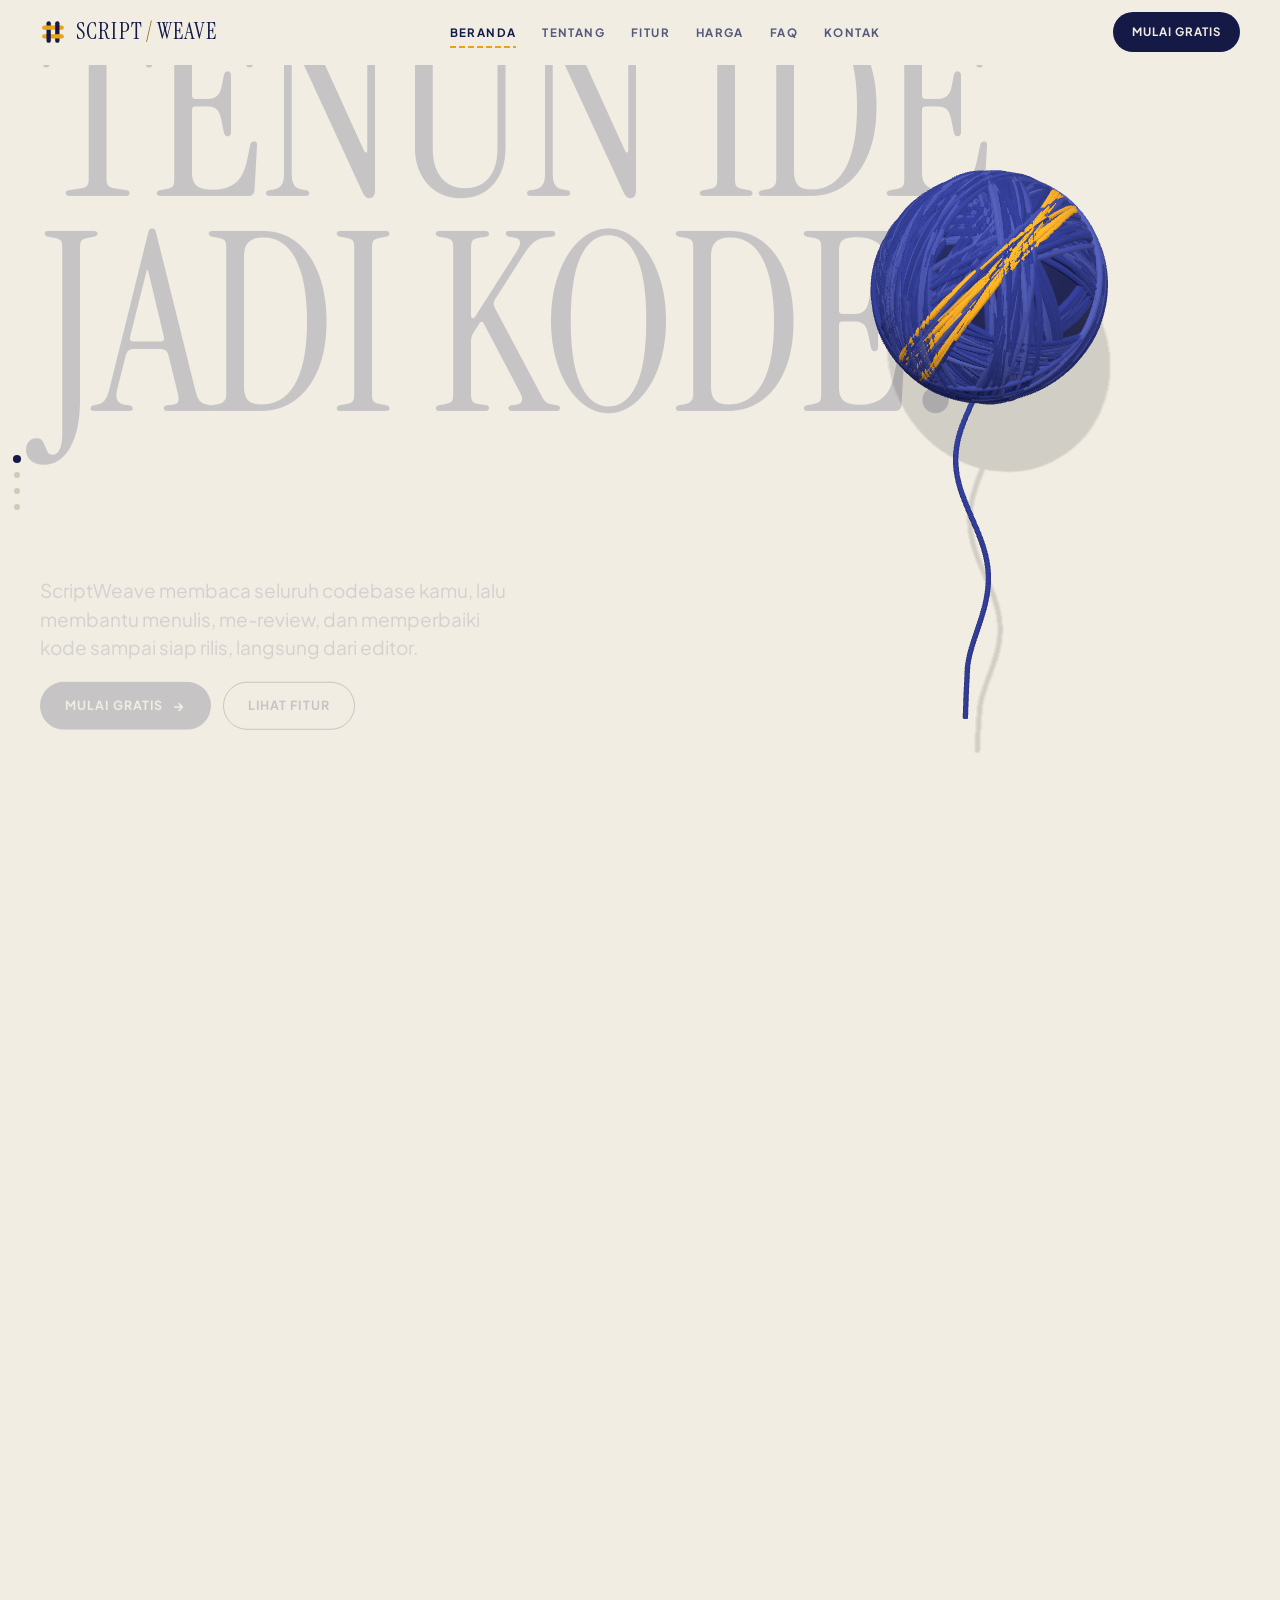
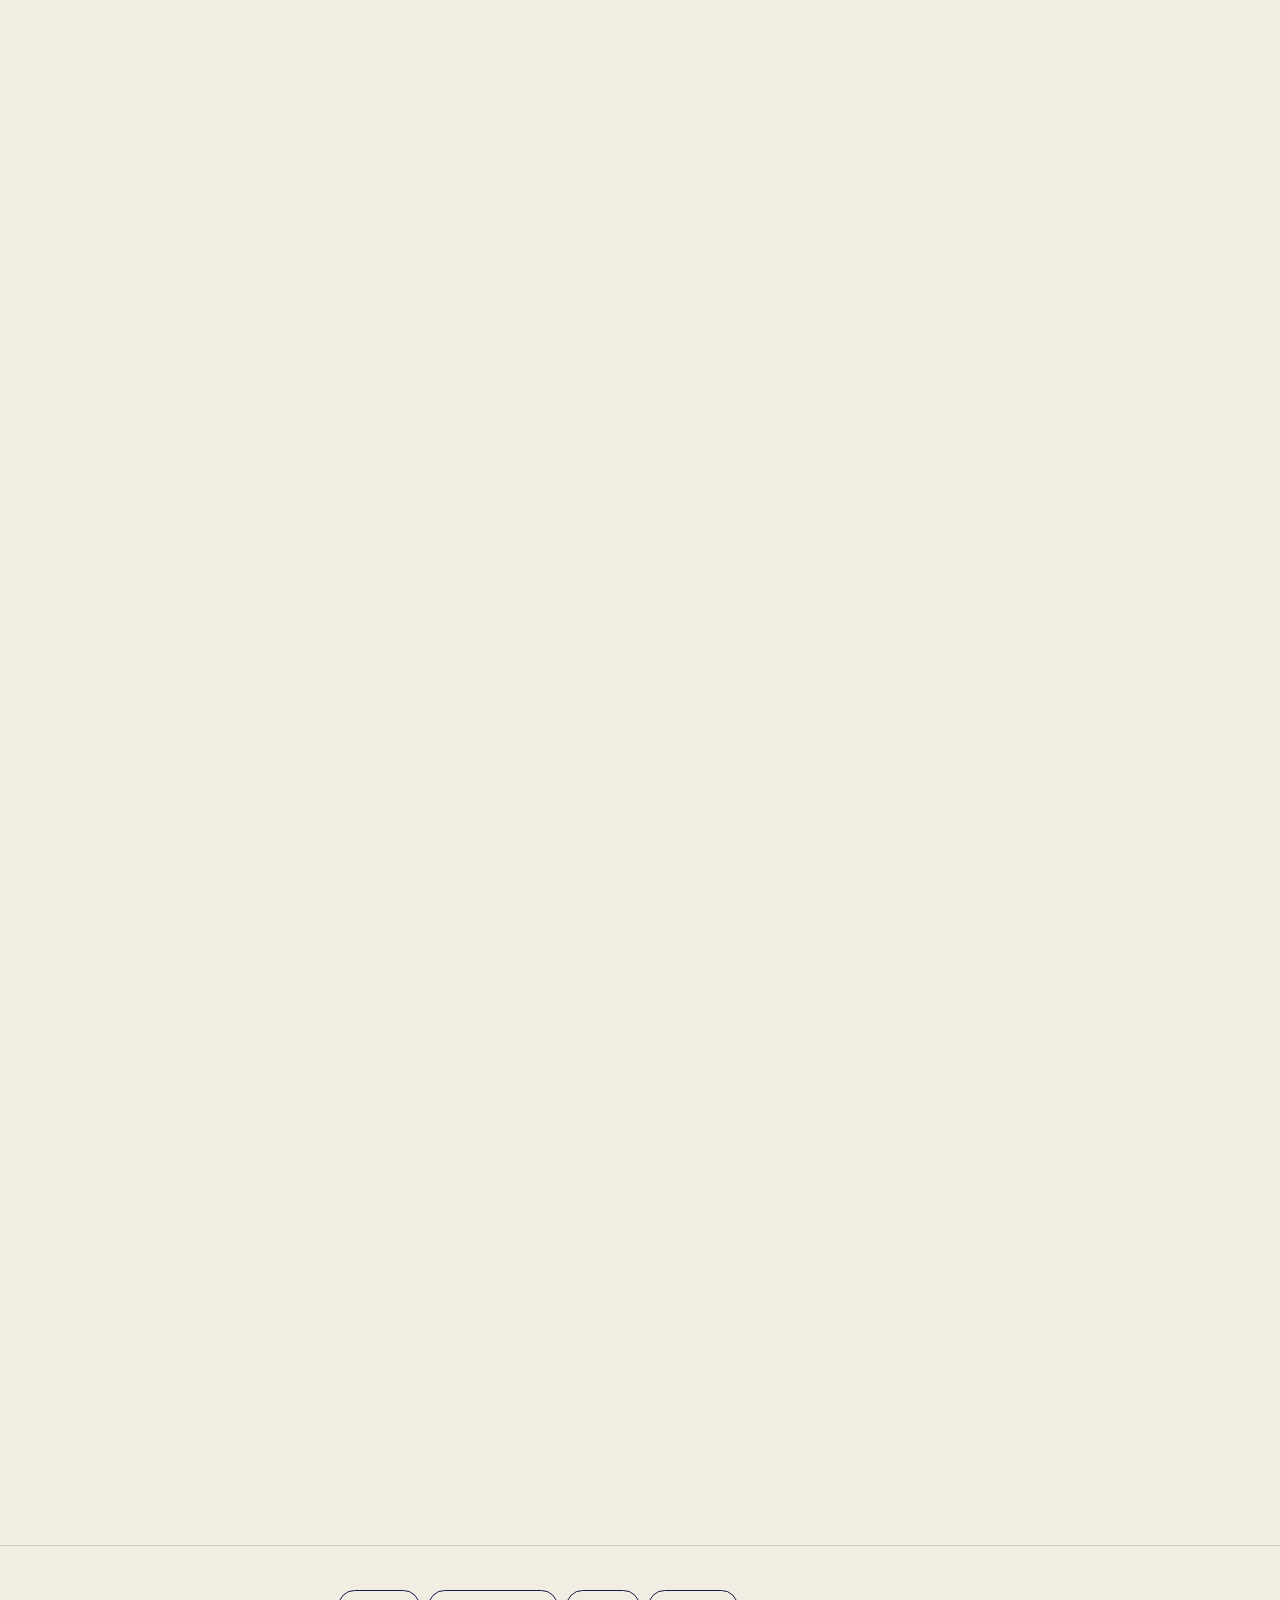
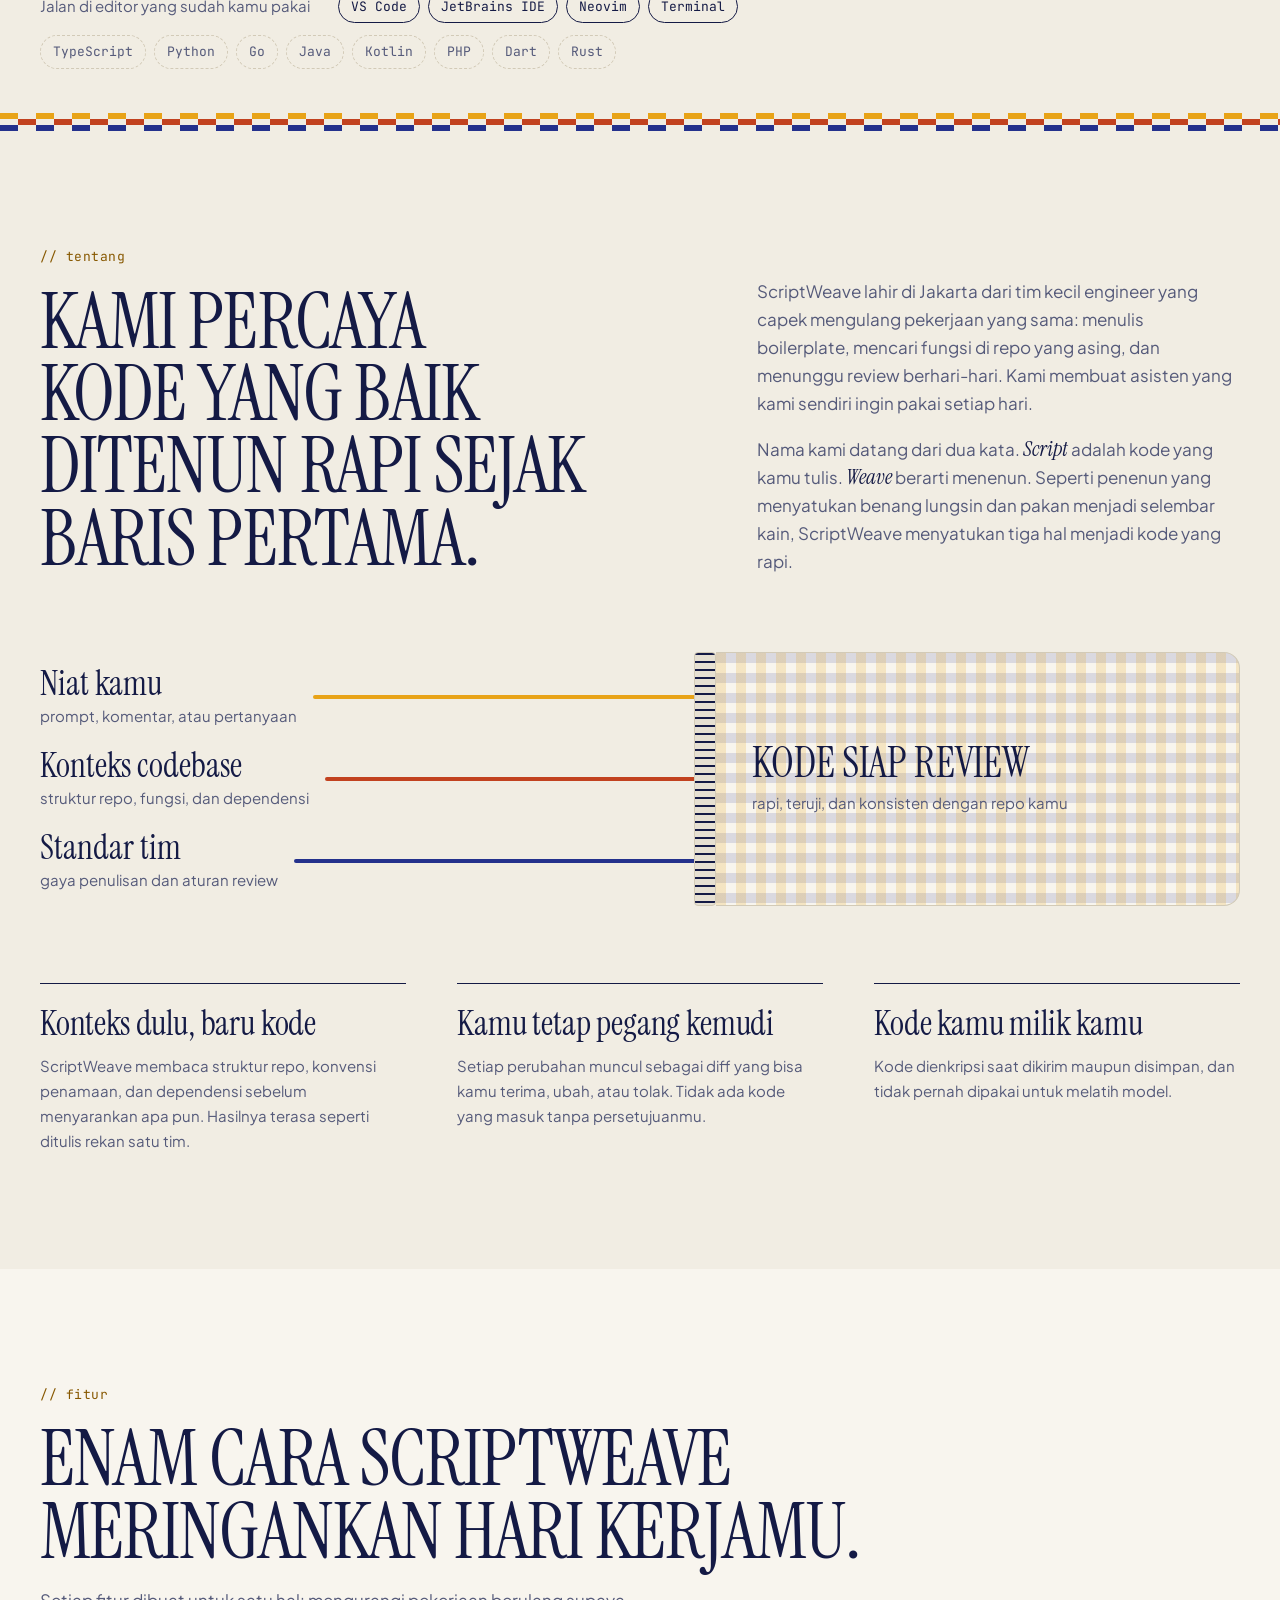
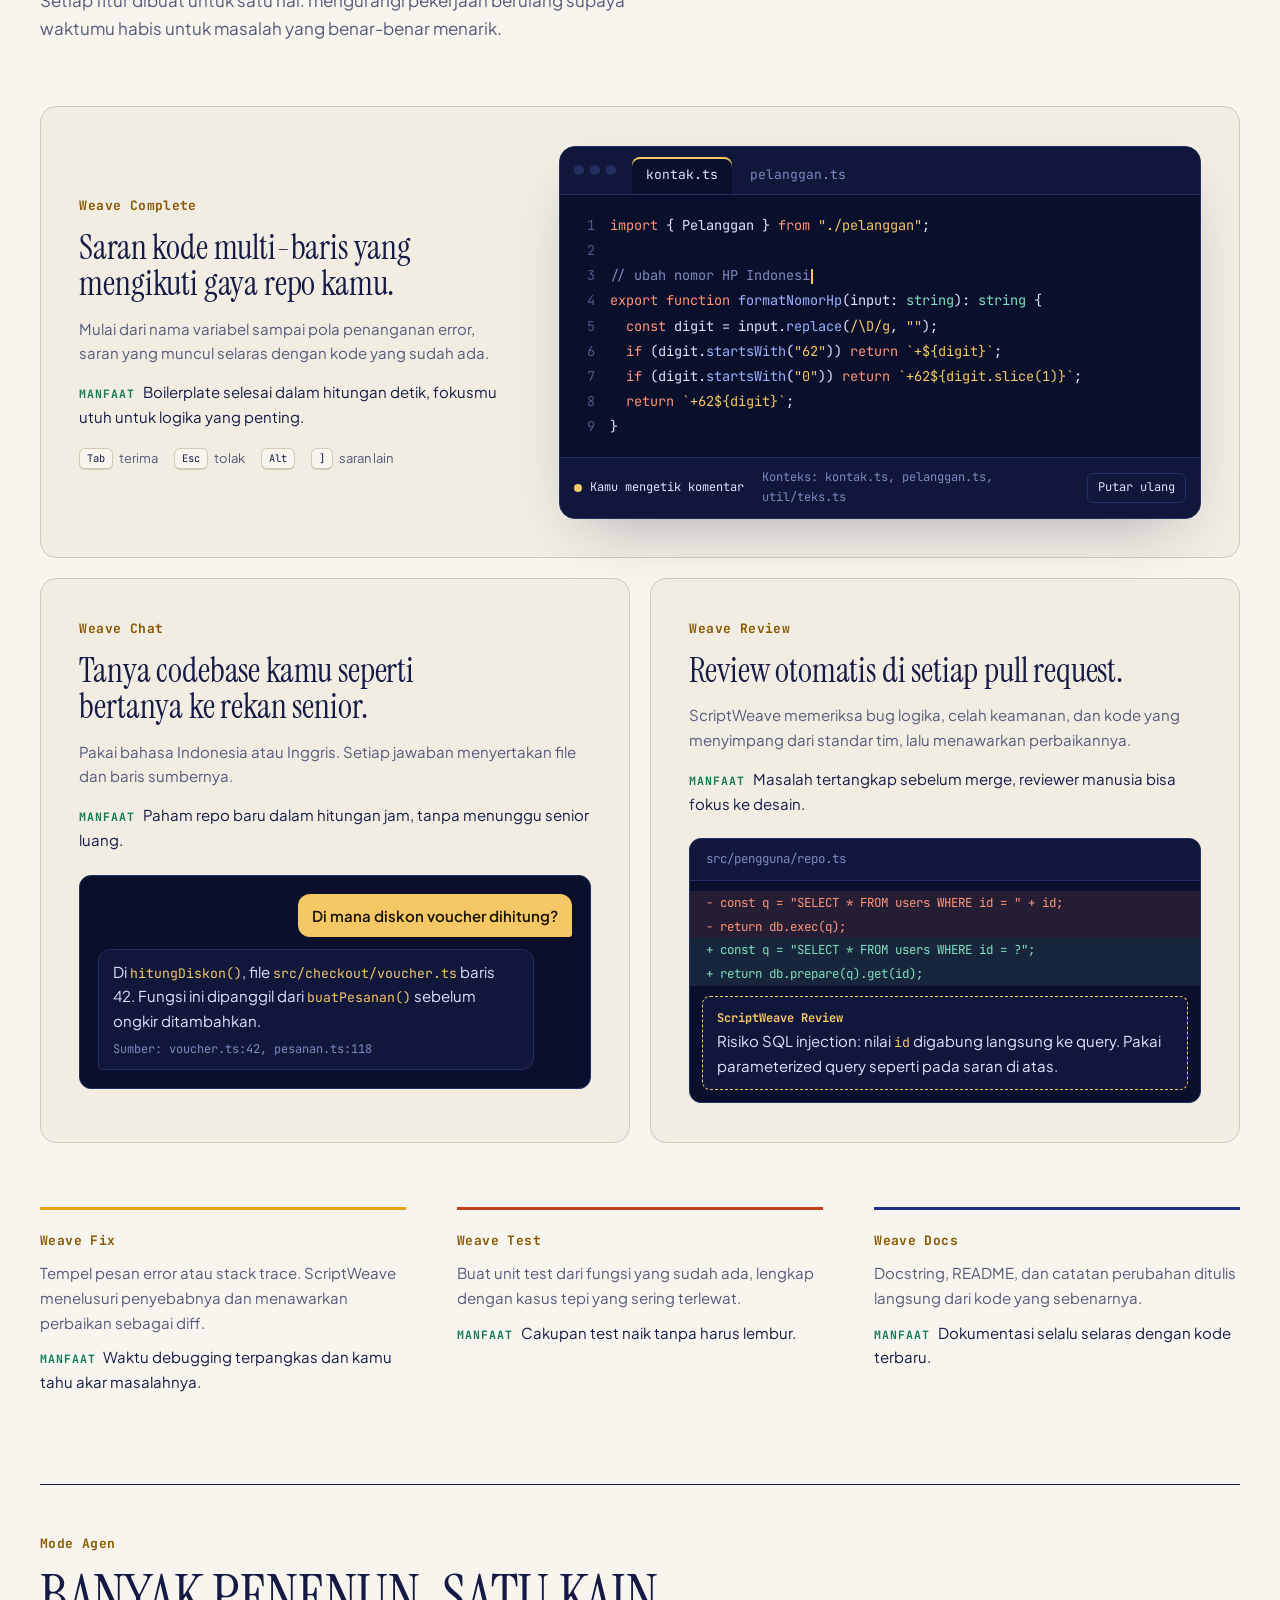
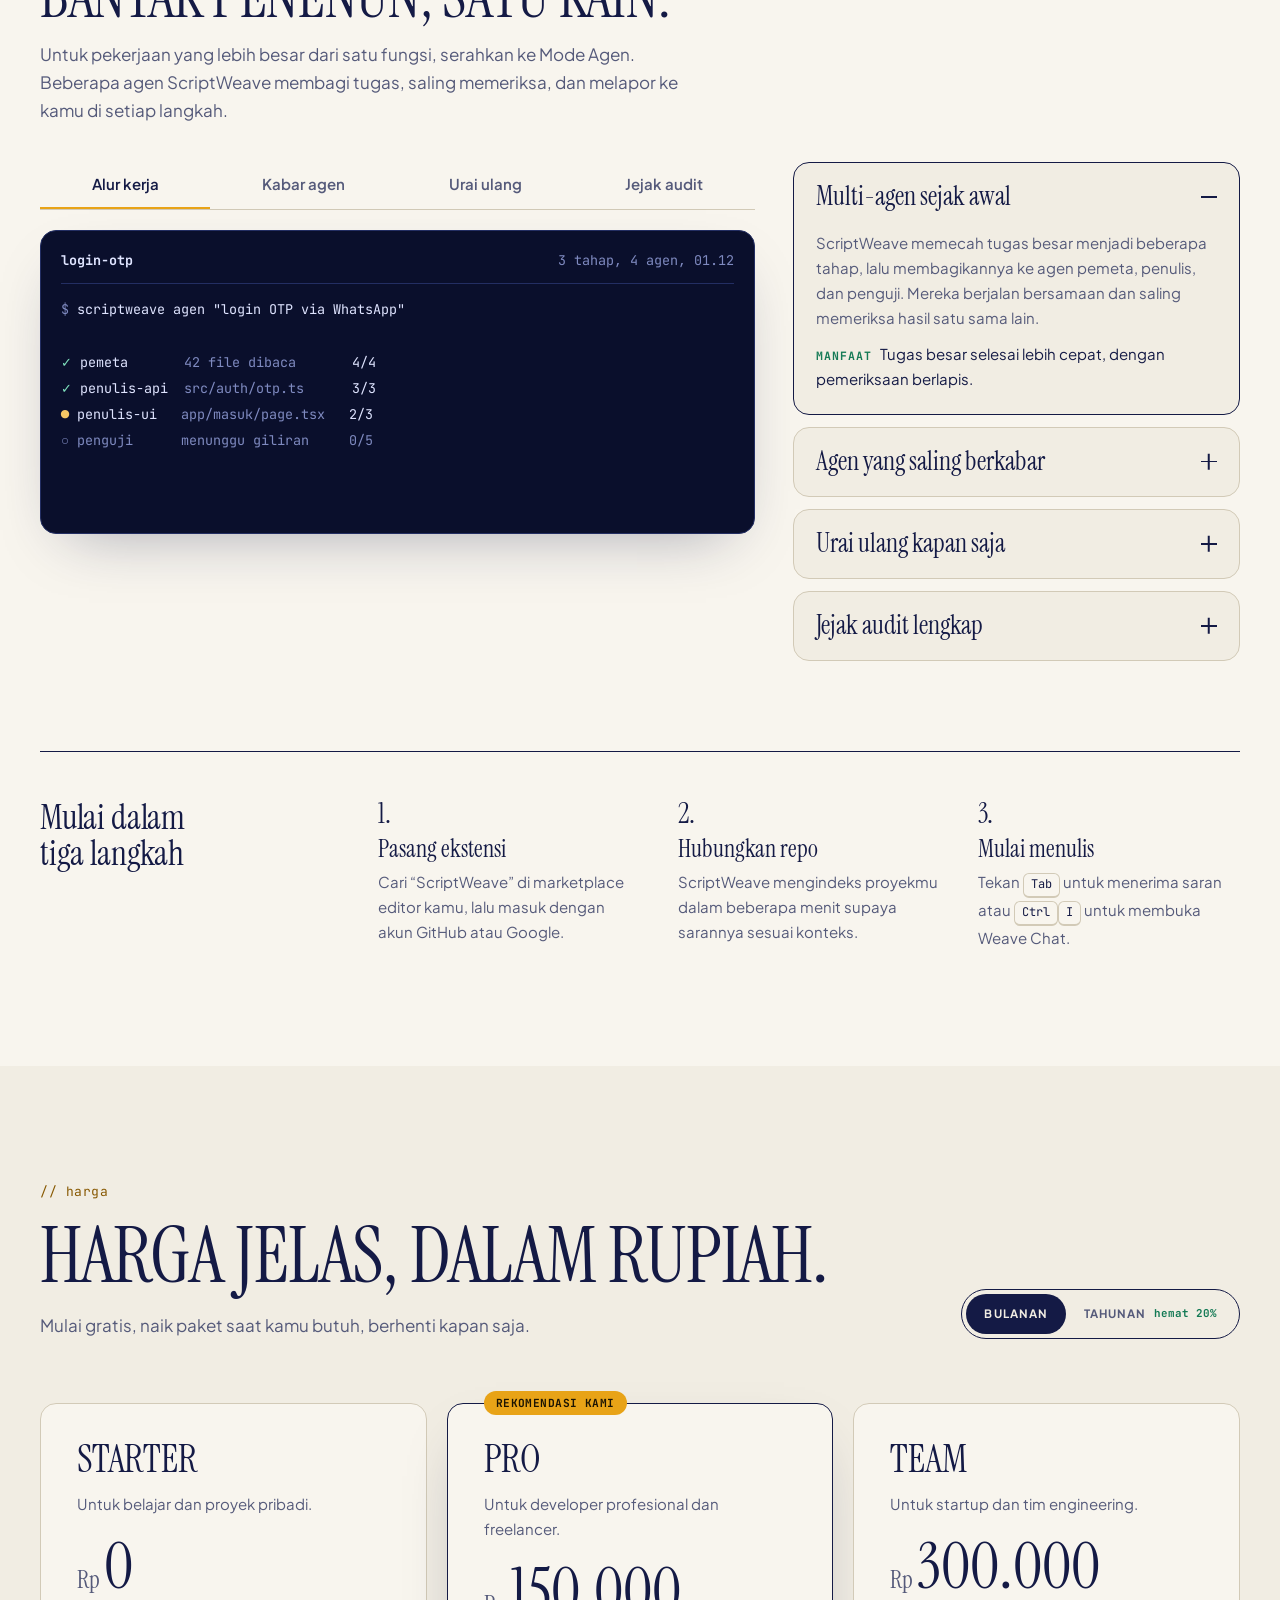
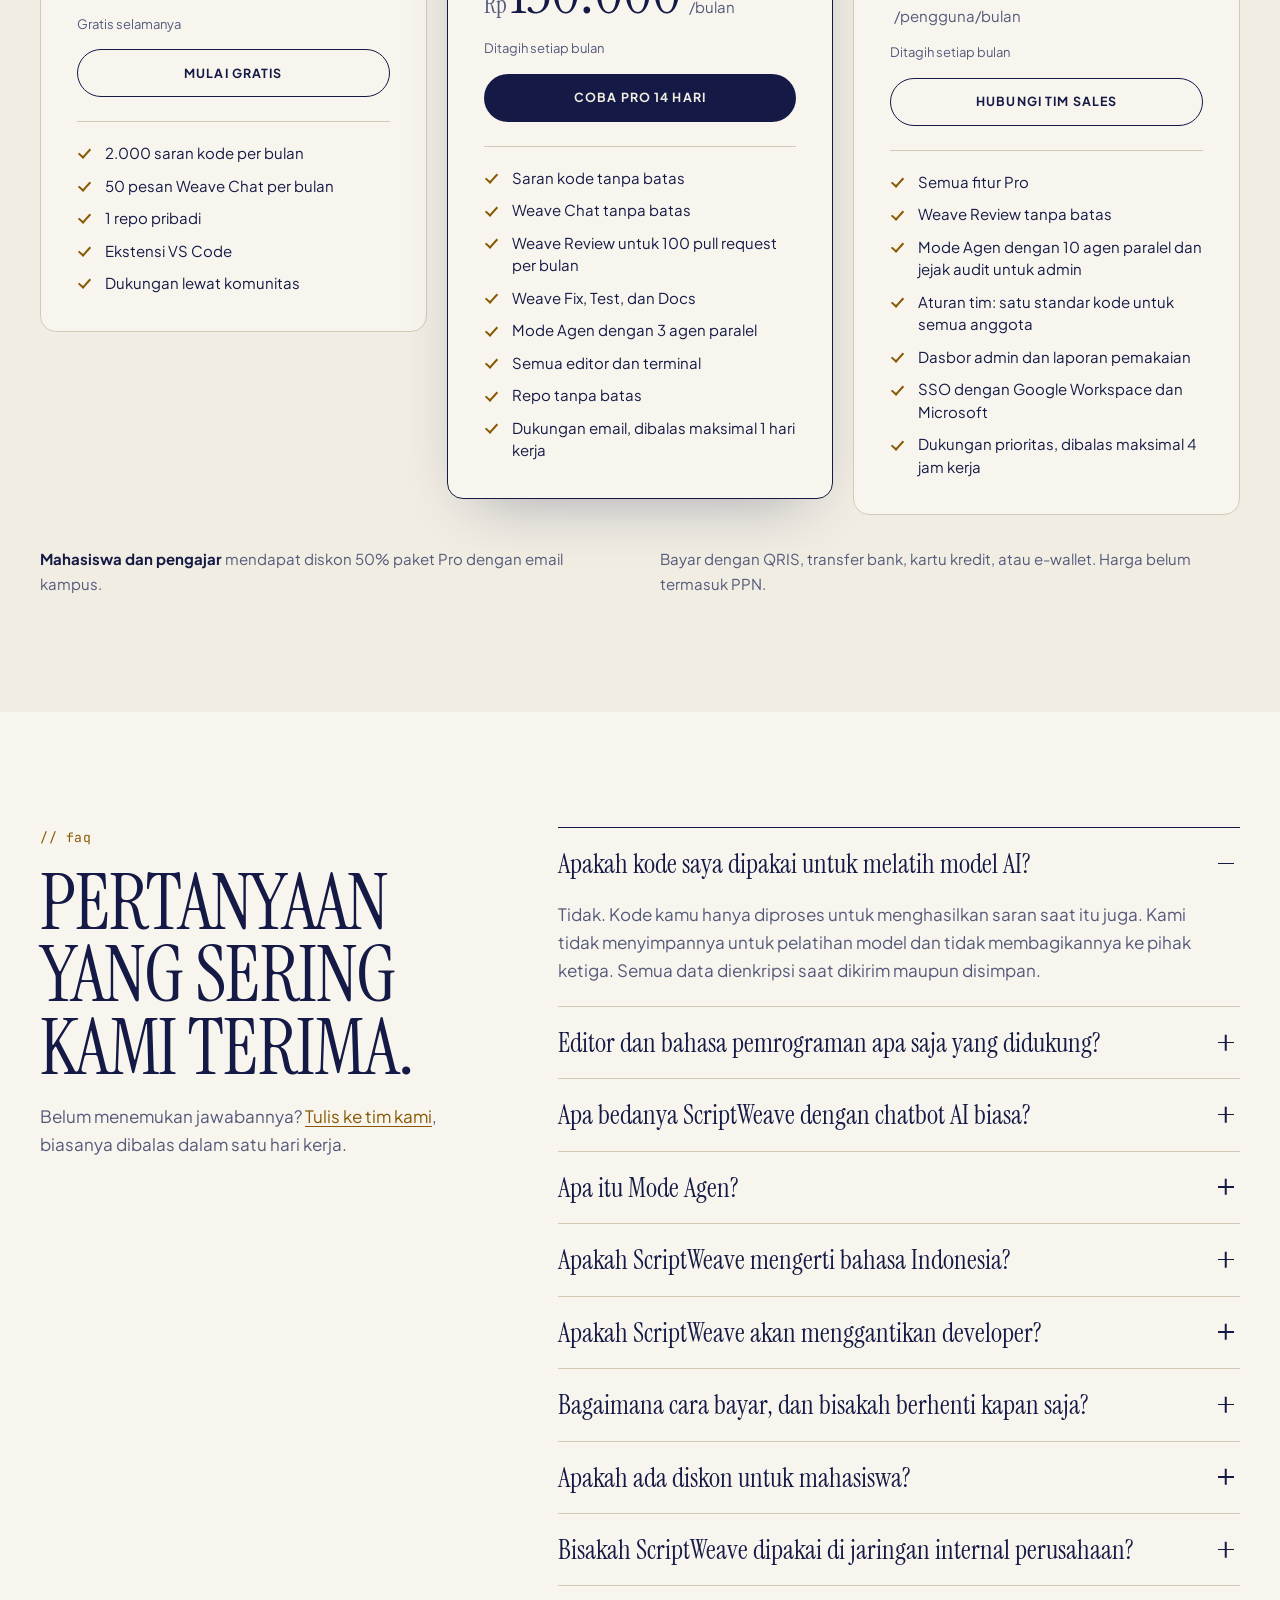
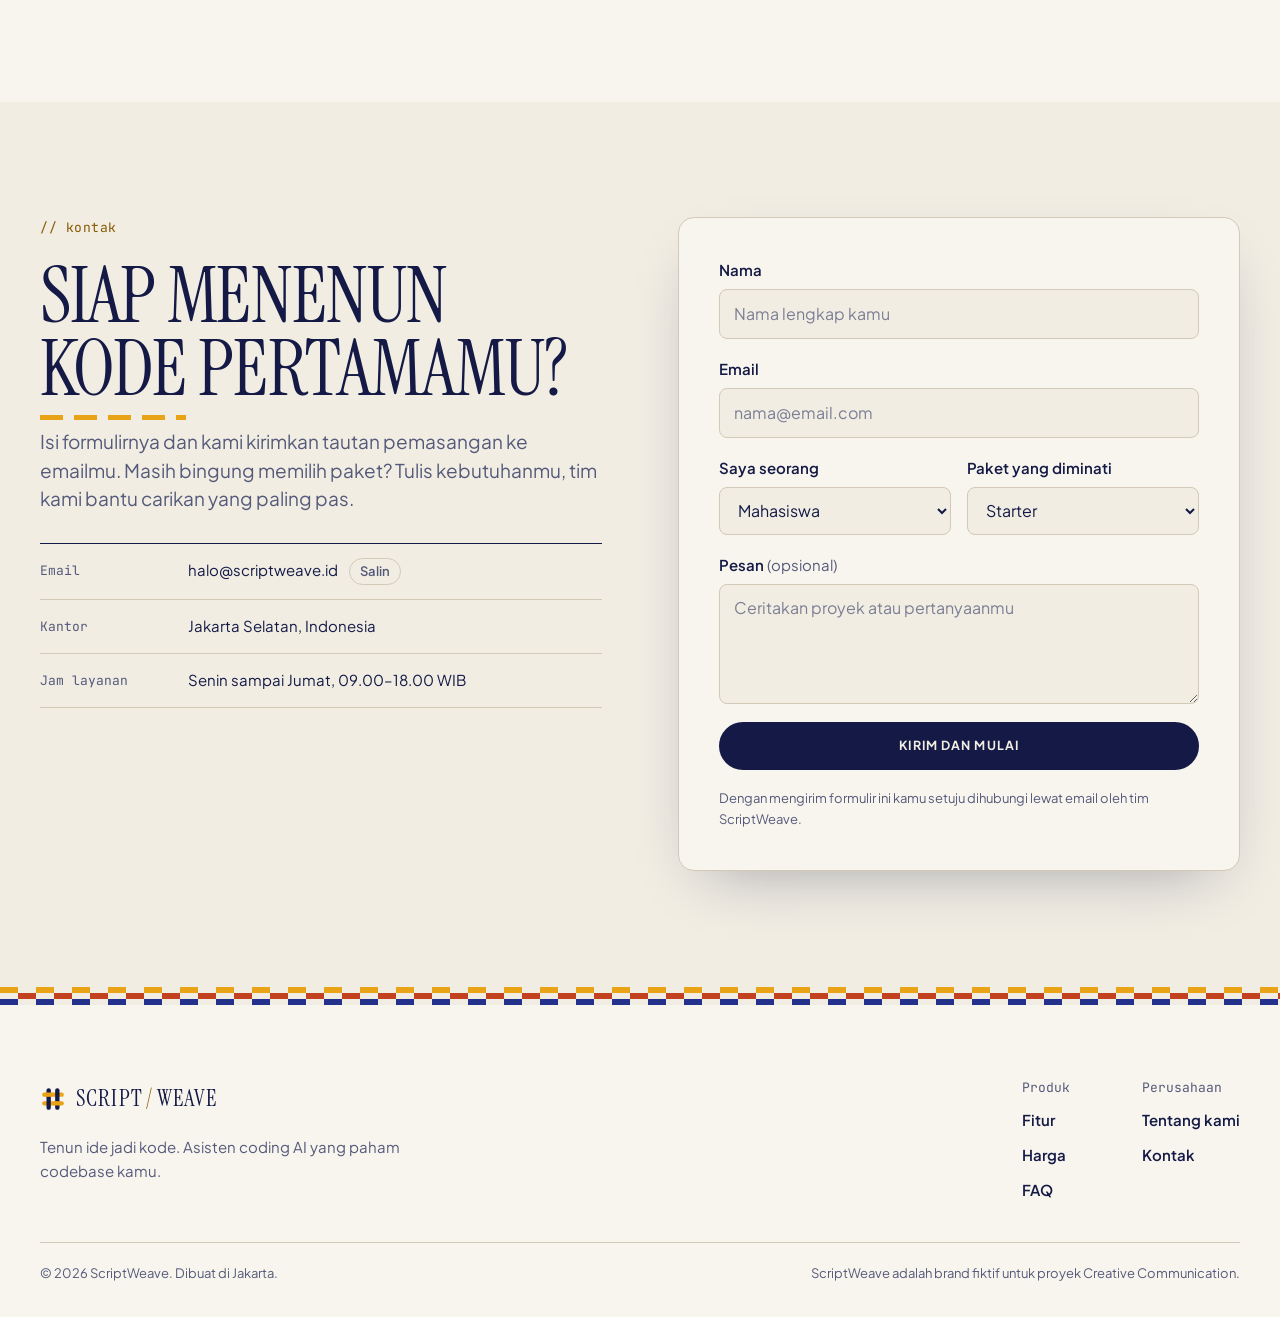
==== commit 25d3c291: "Render the ScriptWeave story in 3D on a cream page The yarn ball, loose thread, warp fan and woven c" ====
--- a/scriptweave/index.html
+++ b/scriptweave/index.html
@@ -10,14 +10,7 @@
 <link rel="preconnect" href="https://fonts.gstatic.com" crossorigin>
 <link rel="stylesheet" href="https://fonts.googleapis.com/css2?family=Instrument+Serif:ital@0;1&family=JetBrains+Mono:wght@400;500;700&family=Plus+Jakarta+Sans:ital,wght@0,400..700;1,400..700&display=swap">
 <script>
-  (function () {
-    var root = document.documentElement;
-    root.classList.add('js');
-    try {
-      var saved = localStorage.getItem('sw-theme');
-      if (saved === 'light' || saved === 'dark') root.setAttribute('data-theme', saved);
-    } catch (e) { /* storage unavailable: follow the system theme */ }
-  })();
+  document.documentElement.classList.add('js');
 </script>
 <link rel="stylesheet" href="styles.css">
 </head>
@@ -49,10 +42,6 @@
     </nav>
 
     <div class="header-actions">
-      <button class="icon-btn" id="theme-toggle" type="button" aria-label="Ganti tema terang atau gelap">
-        <svg class="i-sun" viewBox="0 0 24 24" aria-hidden="true"><circle cx="12" cy="12" r="4.2"/><path d="M12 2.5v2.6M12 18.9v2.6M2.5 12h2.6M18.9 12h2.6M5.3 5.3l1.8 1.8M16.9 16.9l1.8 1.8M5.3 18.7l1.8-1.8M16.9 7.1l1.8-1.8"/></svg>
-        <svg class="i-moon" viewBox="0 0 24 24" aria-hidden="true"><path d="M20 14.2A8.2 8.2 0 0 1 9.8 4a8.2 8.2 0 1 0 10.2 10.2z"/></svg>
-      </button>
       <a class="btn btn-primary btn-sm header-cta" href="#kontak" data-plan="Starter">Mulai Gratis</a>
       <button class="icon-btn nav-toggle" id="nav-toggle" type="button" aria-expanded="false" aria-controls="site-nav" aria-label="Buka menu">
         <svg viewBox="0 0 24 24" aria-hidden="true"><path d="M4 7h16M4 12h16M4 17h16"/></svg>
@@ -118,6 +107,7 @@
       </div>
 
       <p class="scroll-hint" id="scroll-hint" aria-hidden="true">Gulir untuk mulai menenun</p>
+      <ol class="stage-dots" id="stage-dots" aria-hidden="true"><li class="is-on"></li><li></li><li></li><li></li></ol>
     </div>
   </section>
 
@@ -633,6 +623,7 @@
   </div>
 </footer>
 
+<script src="vendor/three.min.js"></script>
 <script src="script.js"></script>
 </body>
 </html>
--- a/scriptweave/styles.css
+++ b/scriptweave/styles.css
@@ -2,7 +2,8 @@
    Loom layout: the page opens on a pinned stage where one thread changes form as
    you scroll (yarn ball, warp, woven code, hemmed cloth). Below it, a left-aligned
    editorial column; woven bands mark the seams between major parts.
-   Palette comes from tenun dyes: undyed cotton, indigo, turmeric, madder. */
+   Palette comes from tenun dyes: undyed cotton, indigo, turmeric, madder.
+   The site commits to one cream world (like a product shoot on paper), so it has no dark theme. */
 
 :root {
   color-scheme: light;
@@ -56,46 +57,6 @@
   --header-h: 64px;
 }
 
-@media (prefers-color-scheme: dark) {
-  :root:not([data-theme="light"]) {
-    color-scheme: dark;
-    --bg: #0b1130;          /* indigo vat */
-    --bg-raised: #101842;
-    --surface: #172152;
-    --line: #2a366f;
-    --fg: #f1ede3;
-    --muted: #aab2d9;
-    --turmeric: #f6b93b;
-    --turmeric-ink: #1b1403;
-    --accent-text: #f6b93b;
-    --madder: #ff7a5c;
-    --ok: #62d6a8;
-    --yarn: #8ea2ff;
-    --yarn-hi: #dfe5ff;
-    --yarn-lo: #3f4fb5;
-    --shadow: 0 24px 60px -24px rgba(0, 0, 0, .65);
-  }
-}
-
-:root[data-theme="dark"] {
-  color-scheme: dark;
-  --bg: #0b1130;
-  --bg-raised: #101842;
-  --surface: #172152;
-  --line: #2a366f;
-  --fg: #f1ede3;
-  --muted: #aab2d9;
-  --turmeric: #f6b93b;
-  --turmeric-ink: #1b1403;
-  --accent-text: #f6b93b;
-  --madder: #ff7a5c;
-  --ok: #62d6a8;
-  --yarn: #8ea2ff;
-  --yarn-hi: #dfe5ff;
-  --yarn-lo: #3f4fb5;
-  --shadow: 0 24px 60px -24px rgba(0, 0, 0, .65);
-}
-
 /* ---------- base ---------- */
 
 *, *::before, *::after { box-sizing: border-box; }
@@ -254,14 +215,6 @@
   stroke-linejoin: round;
 }
 
-/* the toggle shows the theme you would switch to */
-.i-sun { display: none; }
-@media (prefers-color-scheme: dark) {
-  :root:not([data-theme="light"]) .i-sun { display: block; }
-  :root:not([data-theme="light"]) .i-moon { display: none; }
-}
-:root[data-theme="dark"] .i-sun { display: block; }
-:root[data-theme="dark"] .i-moon { display: none; }
 
 /* ---------- header ---------- */
 
@@ -507,6 +460,42 @@
   .is-live .hero-foot .lede { max-width: calc(100% - 52px); }
 }
 
+/* wide but short screens (a tablet in landscape inside browser chrome) */
+@media (min-width: 900px) and (max-height: 700px) {
+  .is-live h1 { font-size: clamp(3.5rem, min(19.5vw, 27vh), 19rem); }
+  .is-live .hero-foot {
+    grid-template-columns: minmax(0, 27rem) auto;
+    justify-content: start;
+    align-items: center;
+    gap: 16px 28px;
+    max-width: none;
+  }
+  .is-live .lede { font-size: var(--fs-md); }
+  .is-live .chapter { gap: 10px; }
+  .is-live .chapter h2 { font-size: clamp(2rem, min(1.2rem + 4.6vw, 13vh), 5.25rem); }
+  .is-live .ch-num { font-size: 1.4rem; }
+}
+
+.stage-dots { display: none; }
+.is-live .stage-dots {
+  display: grid;
+  gap: 10px;
+  position: absolute;
+  left: max(14px, env(safe-area-inset-left, 0px));
+  top: 50%;
+  z-index: 5;
+  transform: translateY(-50%);
+}
+.stage-dots li {
+  width: 6px;
+  height: 6px;
+  border-radius: 50%;
+  background: var(--line);
+  transition: background-color .3s ease, transform .3s ease;
+}
+.stage-dots li.is-on { background: var(--fg); transform: scale(1.35); }
+@media (max-width: 899px) { .is-live .stage-dots { display: none; } }
+
 /* ---------- compat band ---------- */
 
 .compat-band { padding-block: clamp(28px, 4vw, 44px); border-top: 1px solid var(--line); }
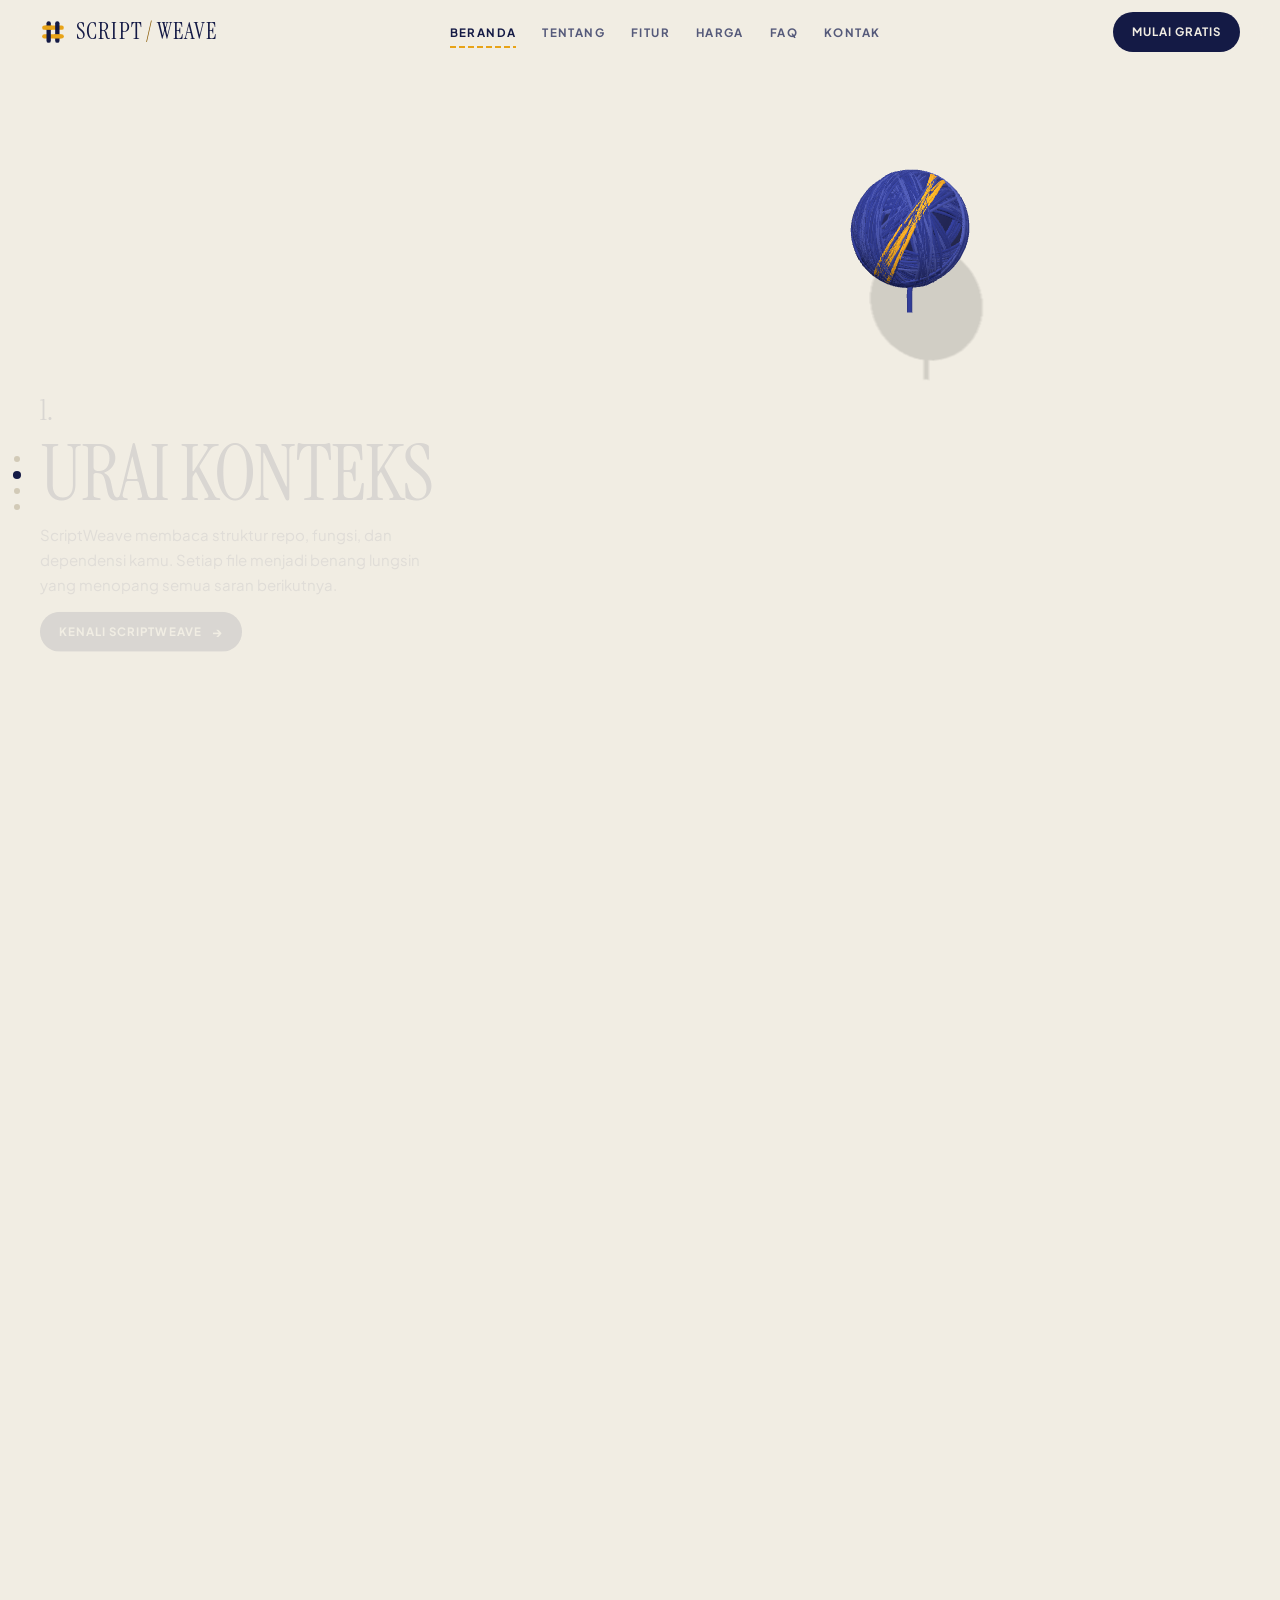
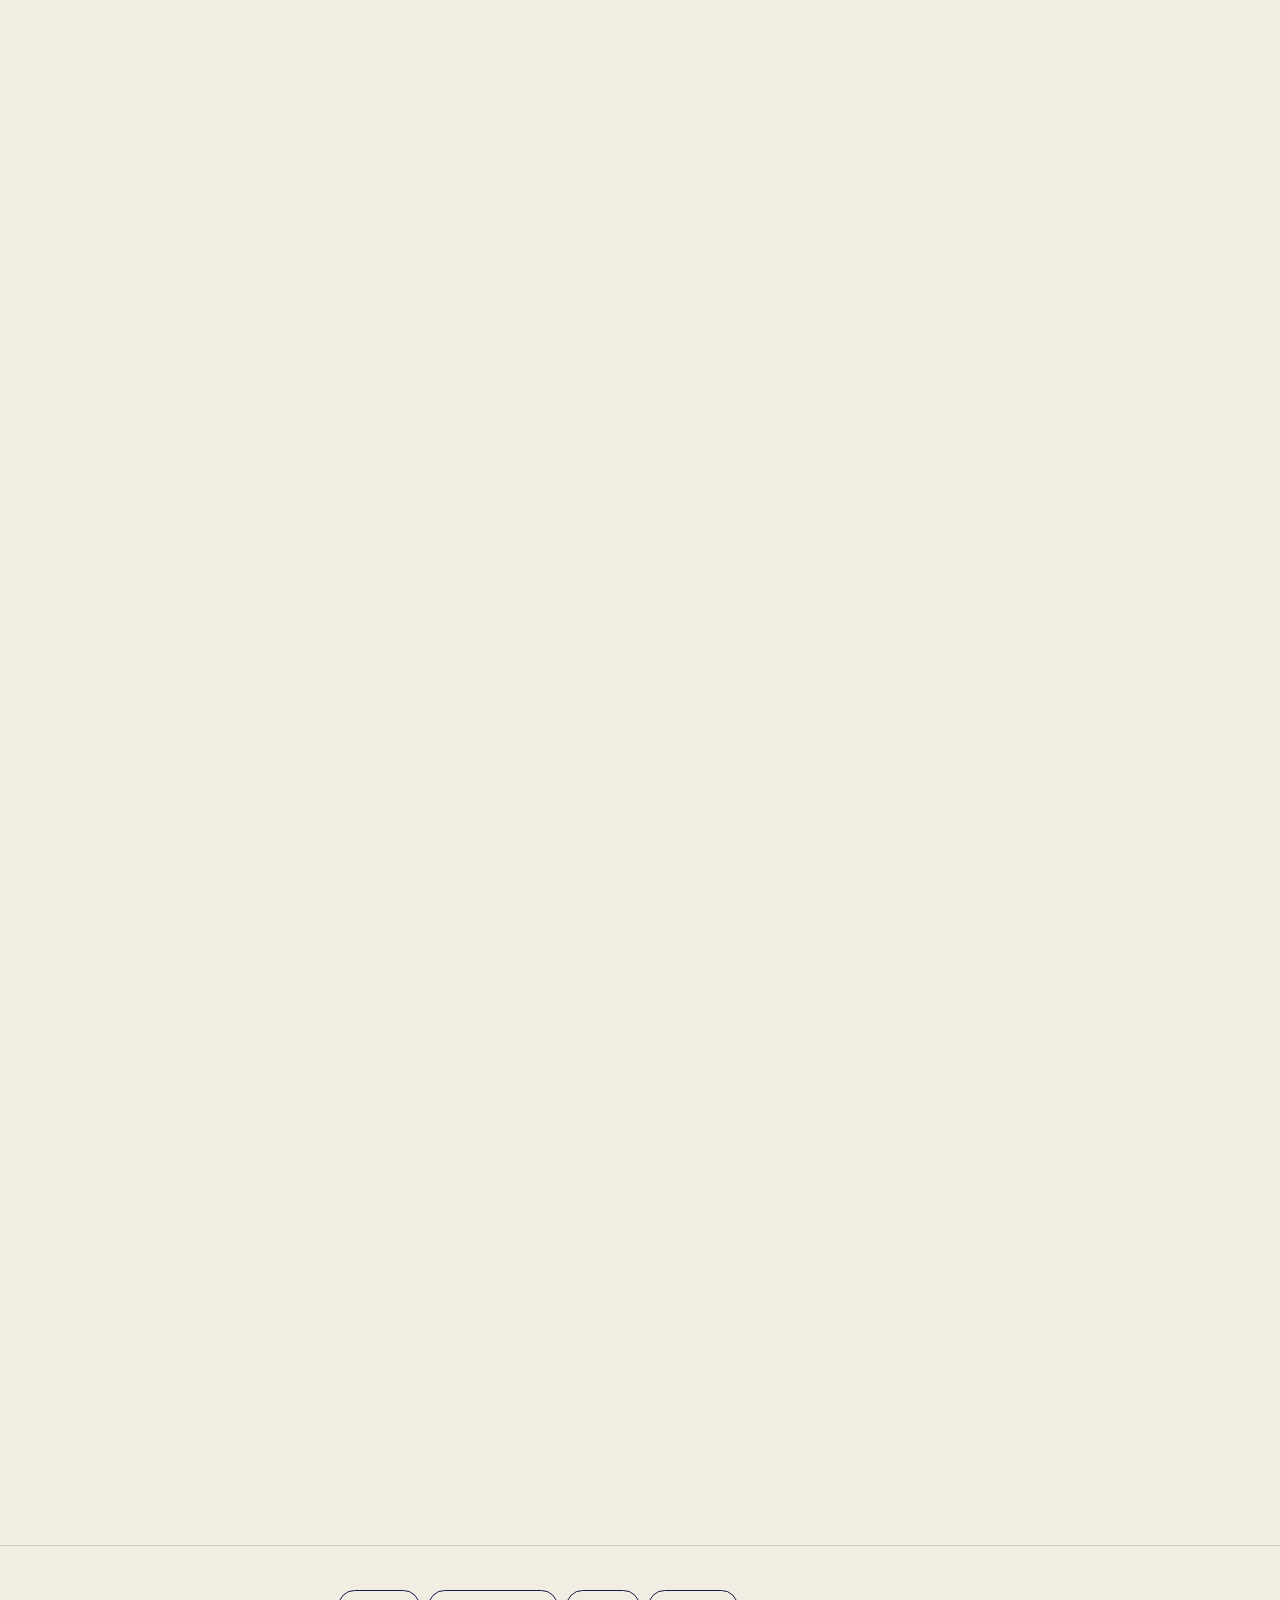
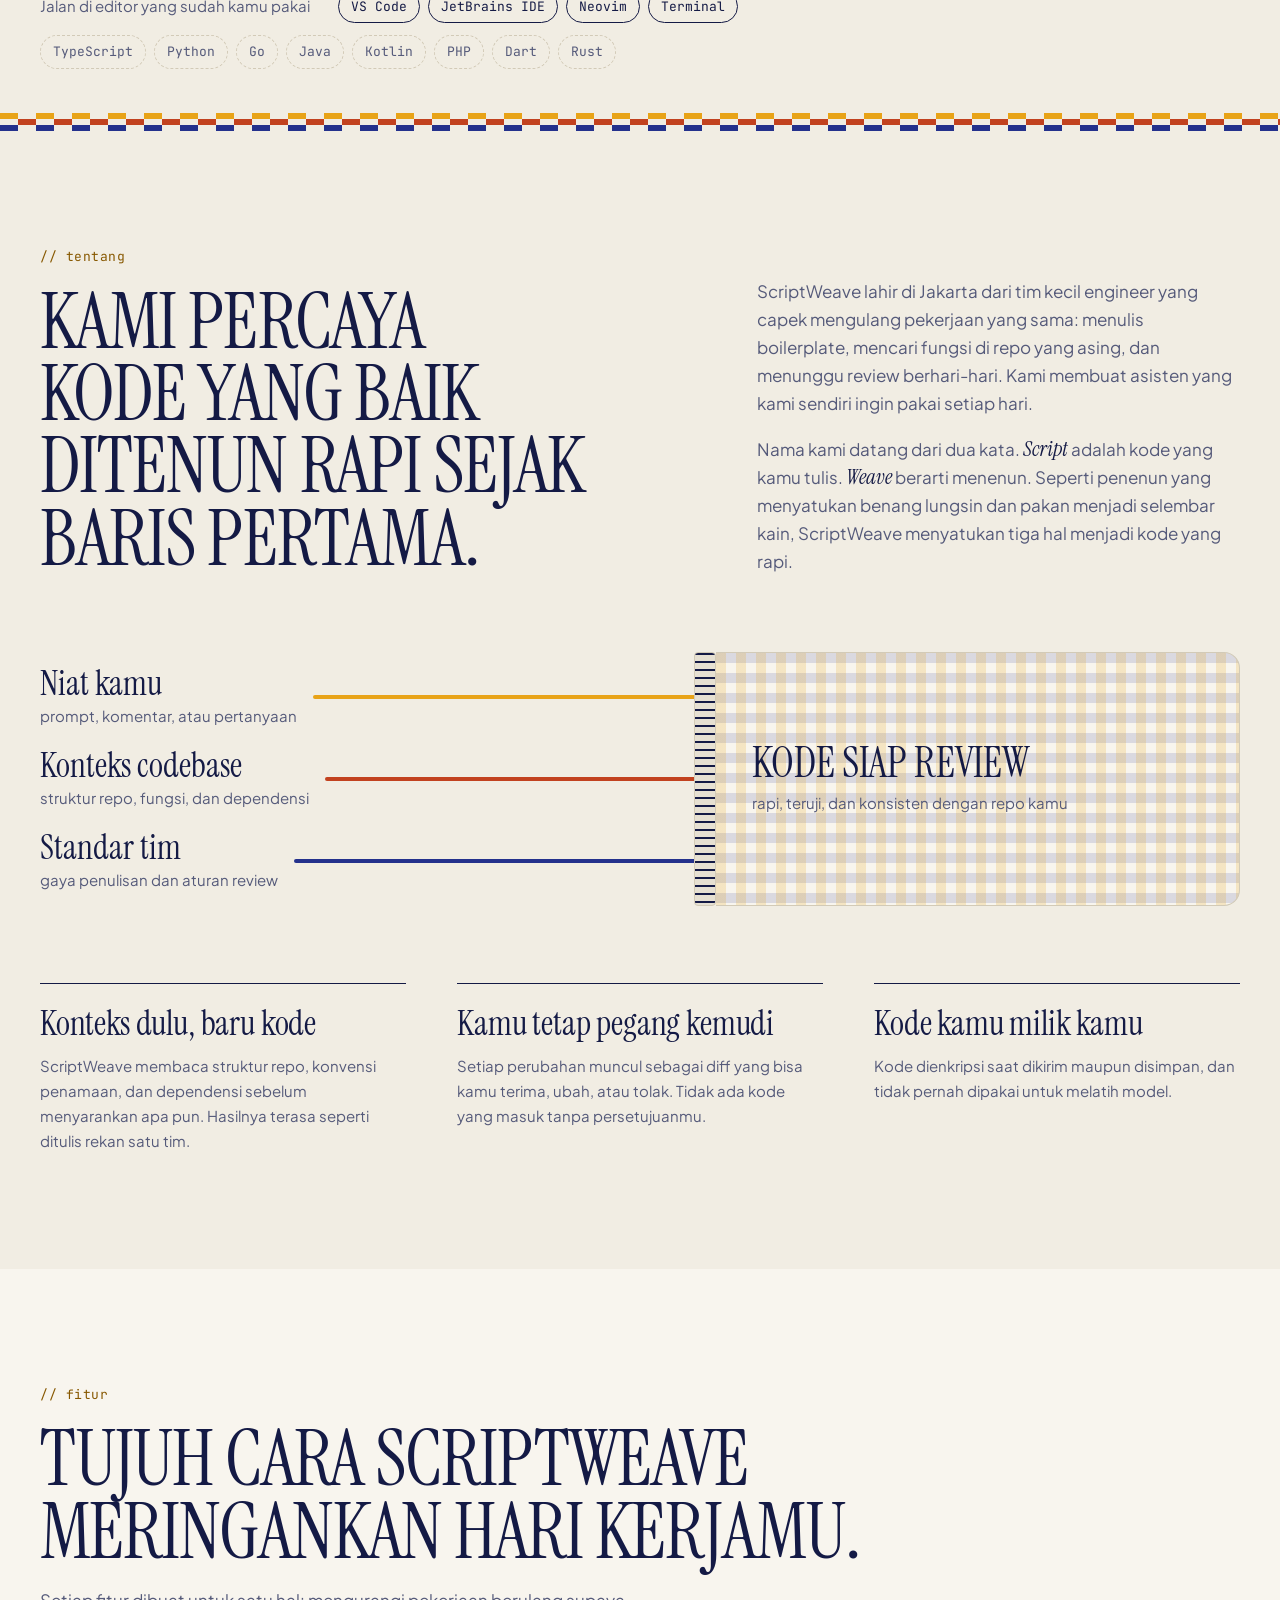
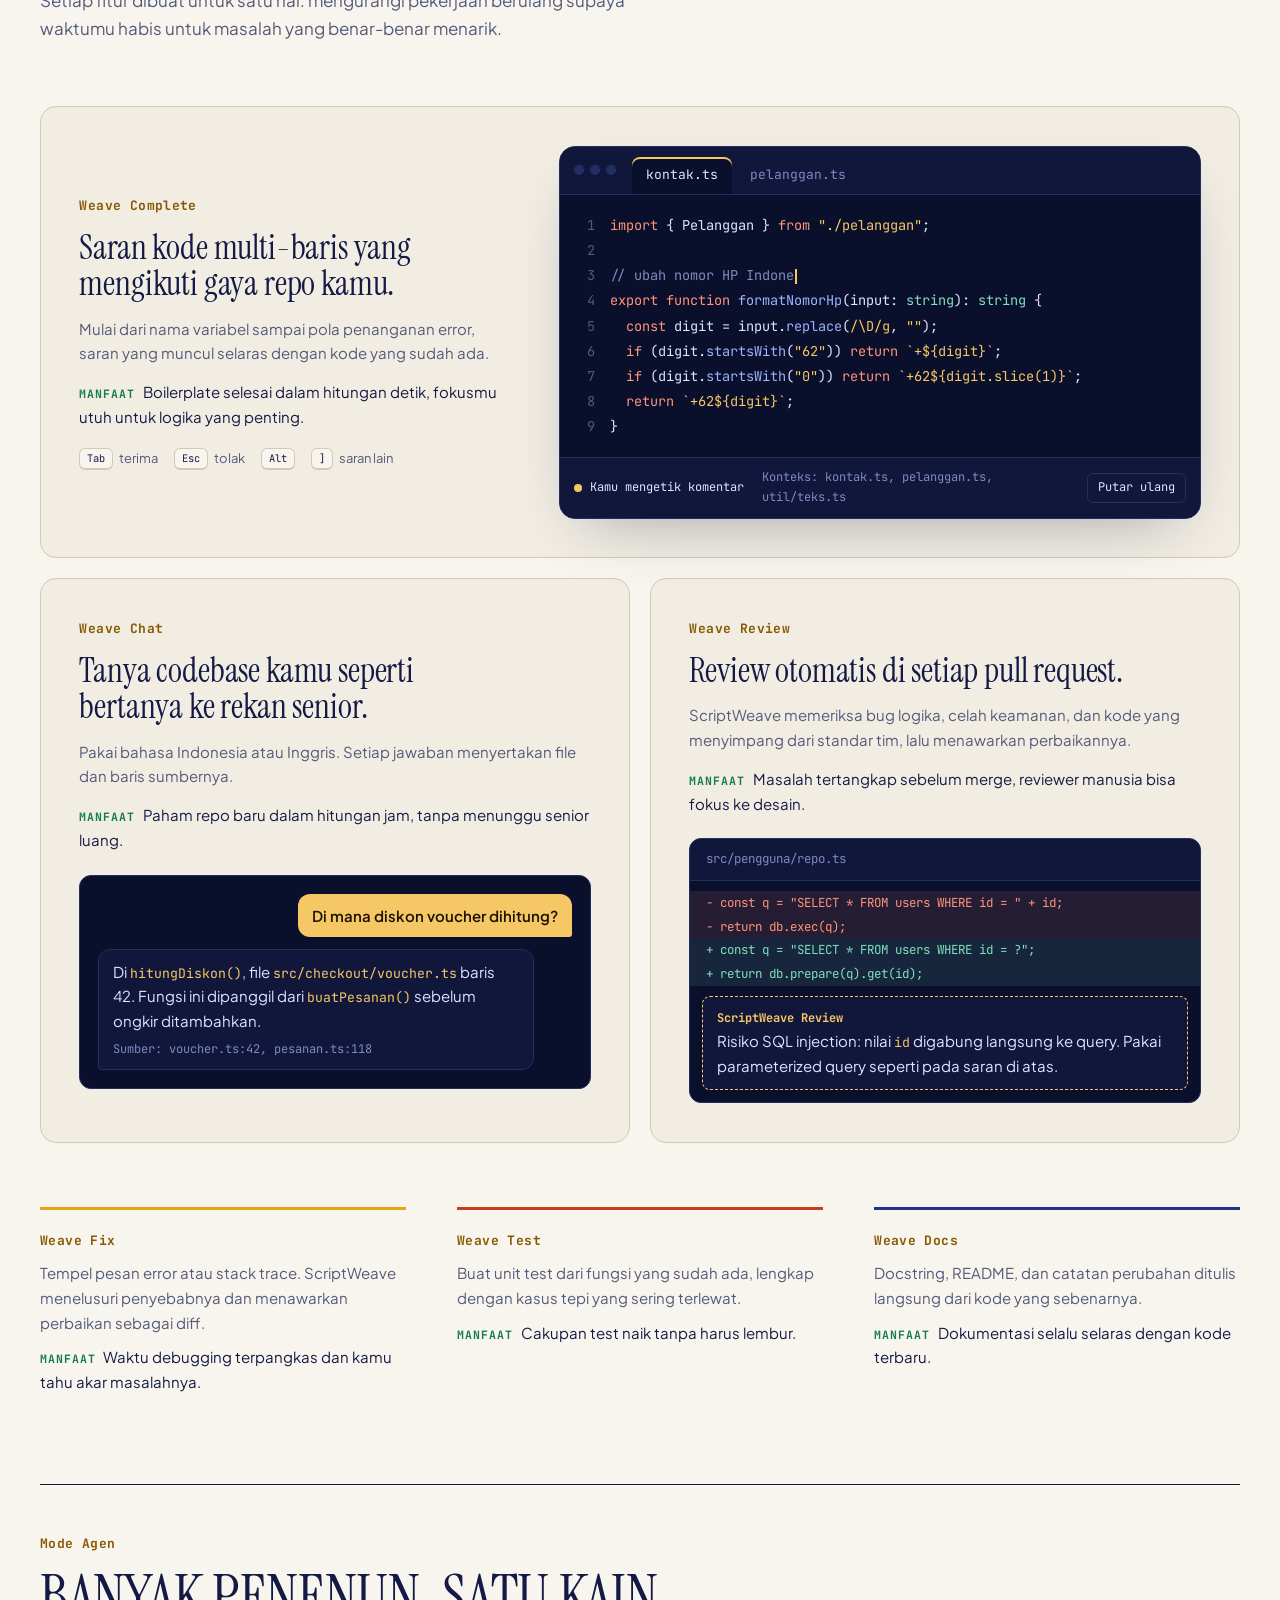
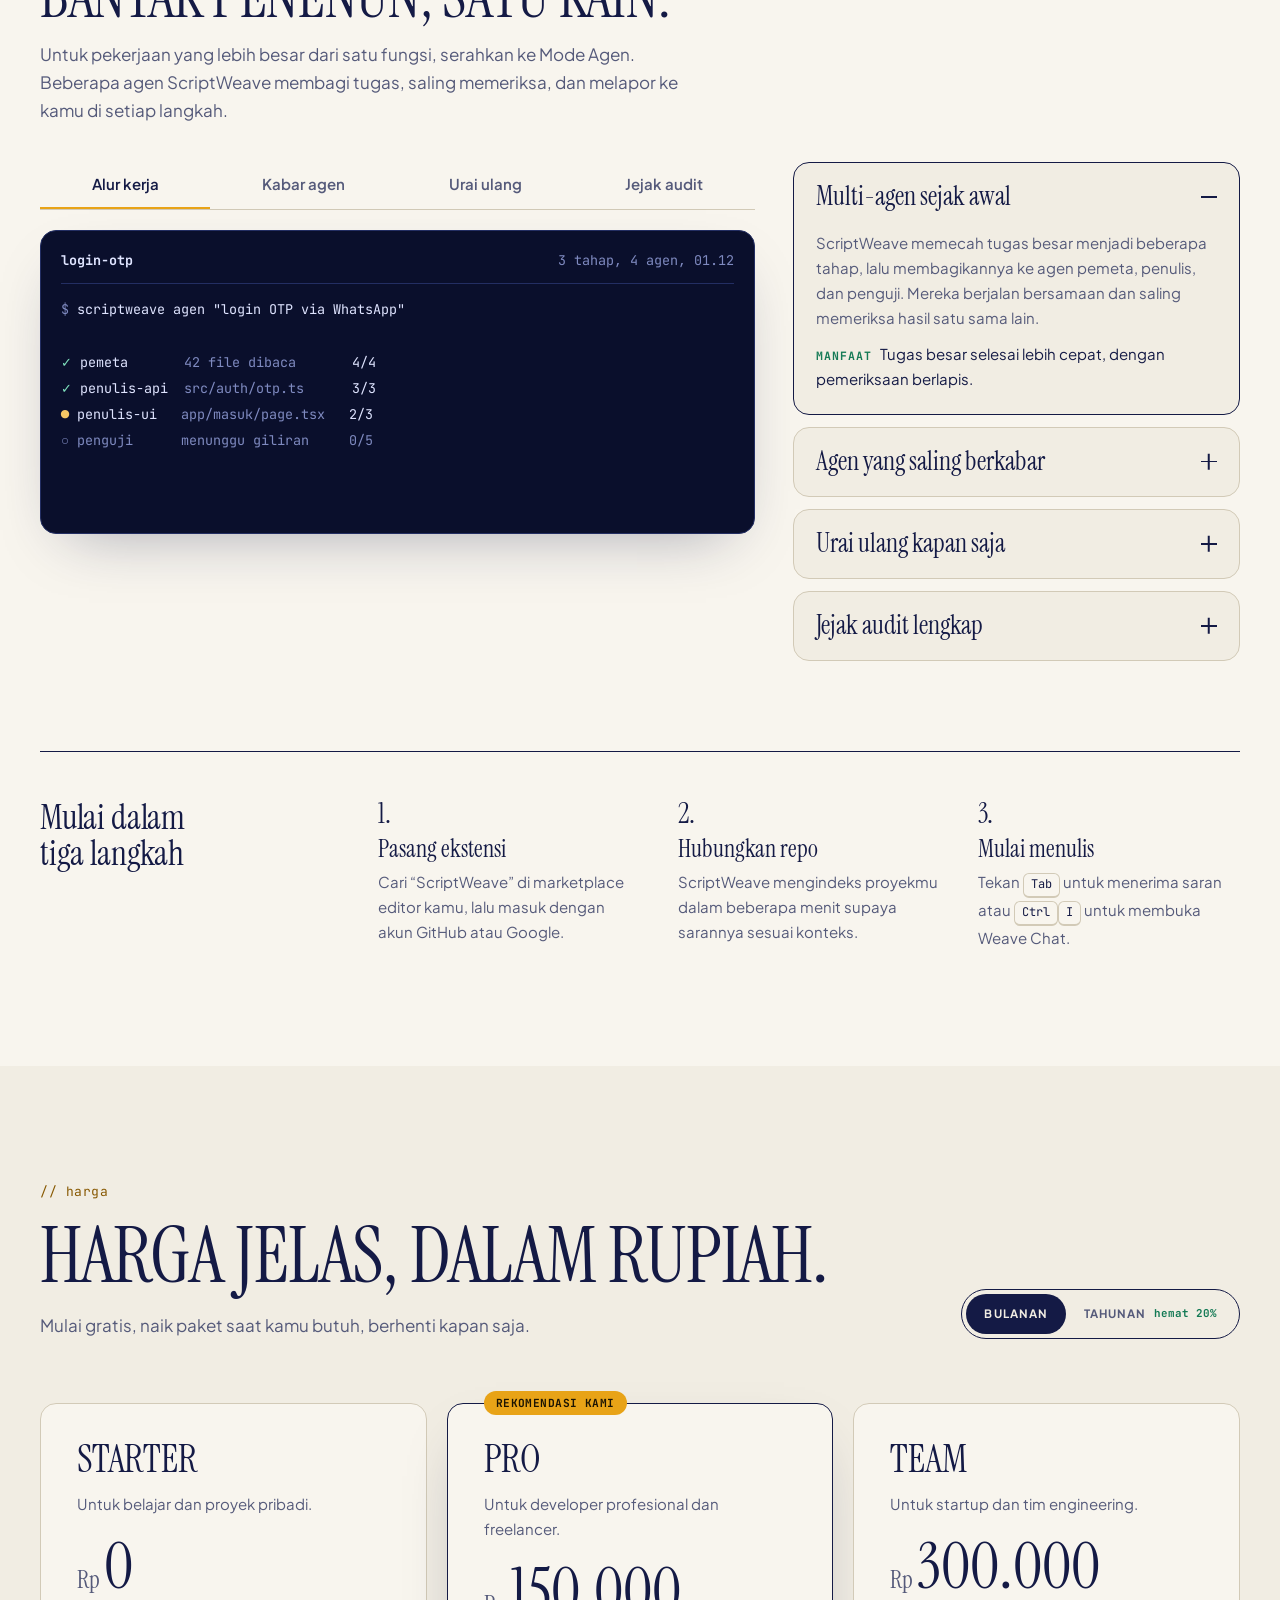
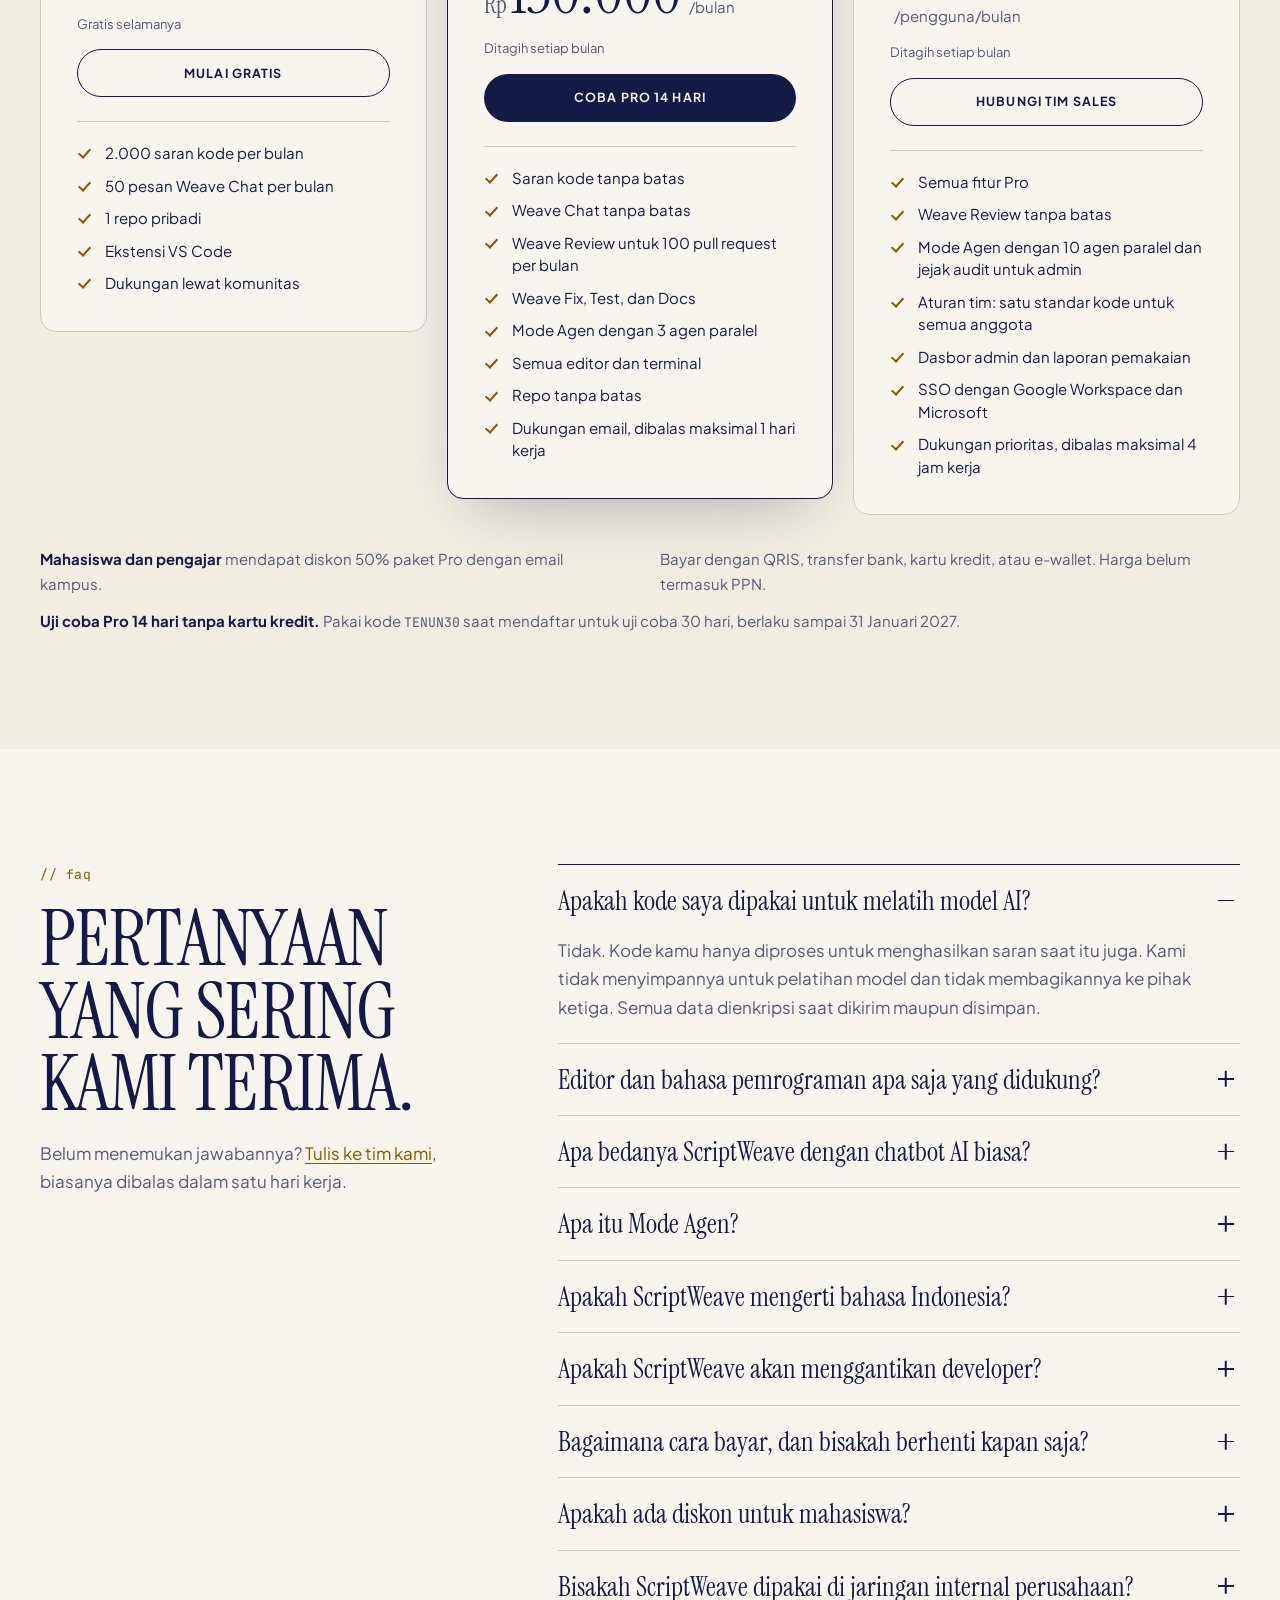
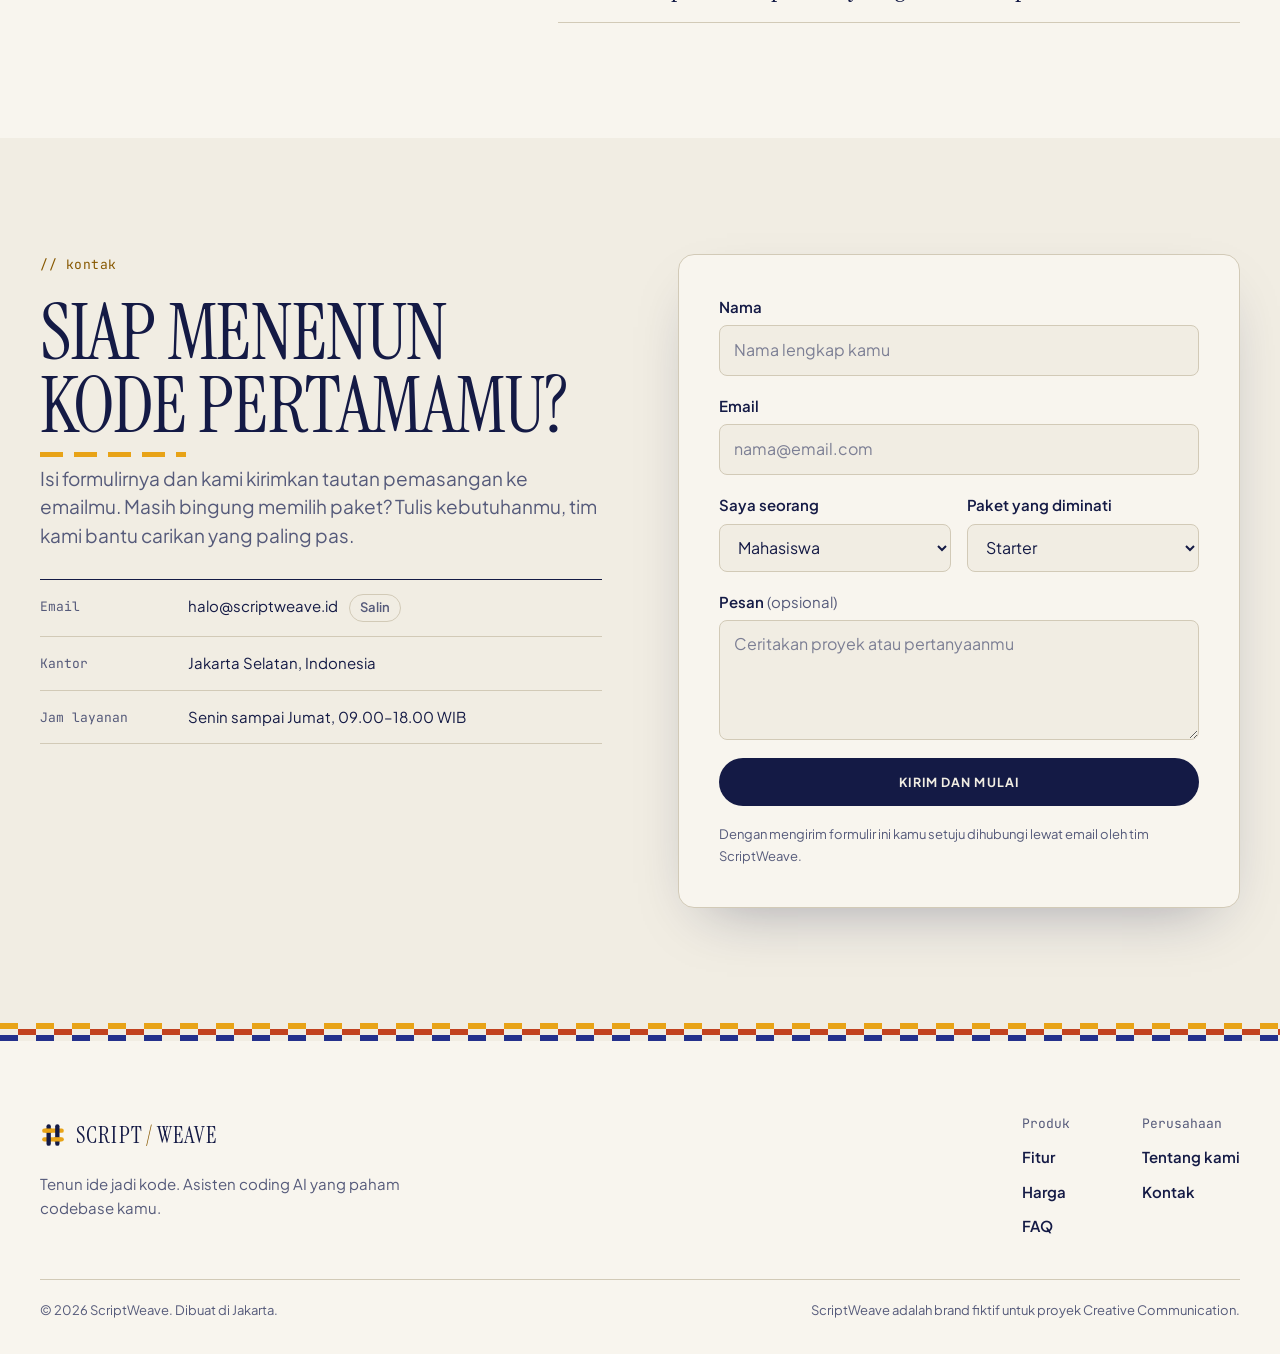
==== commit d2acfa78: "Add ScriptWeave catalogue and ad materials katalog.html is the six-page online product catalogue and" ====
--- a/scriptweave/index.html
+++ b/scriptweave/index.html
@@ -177,7 +177,7 @@
     <div class="wrap">
       <div class="section-head reveal">
         <p class="eyebrow">// fitur</p>
-        <h2>Enam cara ScriptWeave meringankan hari kerjamu.</h2>
+        <h2>Tujuh cara ScriptWeave meringankan hari kerjamu.</h2>
         <p class="section-sub">Setiap fitur dibuat untuk satu hal: mengurangi pekerjaan berulang supaya waktumu habis untuk masalah yang benar-benar menarik.</p>
       </div>
 
@@ -455,6 +455,7 @@
       <ul class="price-foot reveal">
         <li><strong>Mahasiswa dan pengajar</strong> mendapat diskon 50% paket Pro dengan email kampus.</li>
         <li>Bayar dengan QRIS, transfer bank, kartu kredit, atau e-wallet. Harga belum termasuk PPN.</li>
+        <li><strong>Uji coba Pro 14 hari tanpa kartu kredit.</strong> Pakai kode <code>TENUN30</code> saat mendaftar untuk uji coba 30 hari, berlaku sampai 31 Januari 2027.</li>
       </ul>
     </div>
   </section>
--- a/scriptweave/styles.css
+++ b/scriptweave/styles.css
@@ -1259,3 +1259,4 @@
   *, *::before, *::after { animation: none !important; transition: none !important; }
   .js .reveal.is-waiting { opacity: 1; transform: none; }
 }
+.price-foot li:last-child:nth-child(odd) { grid-column: 1 / -1; }
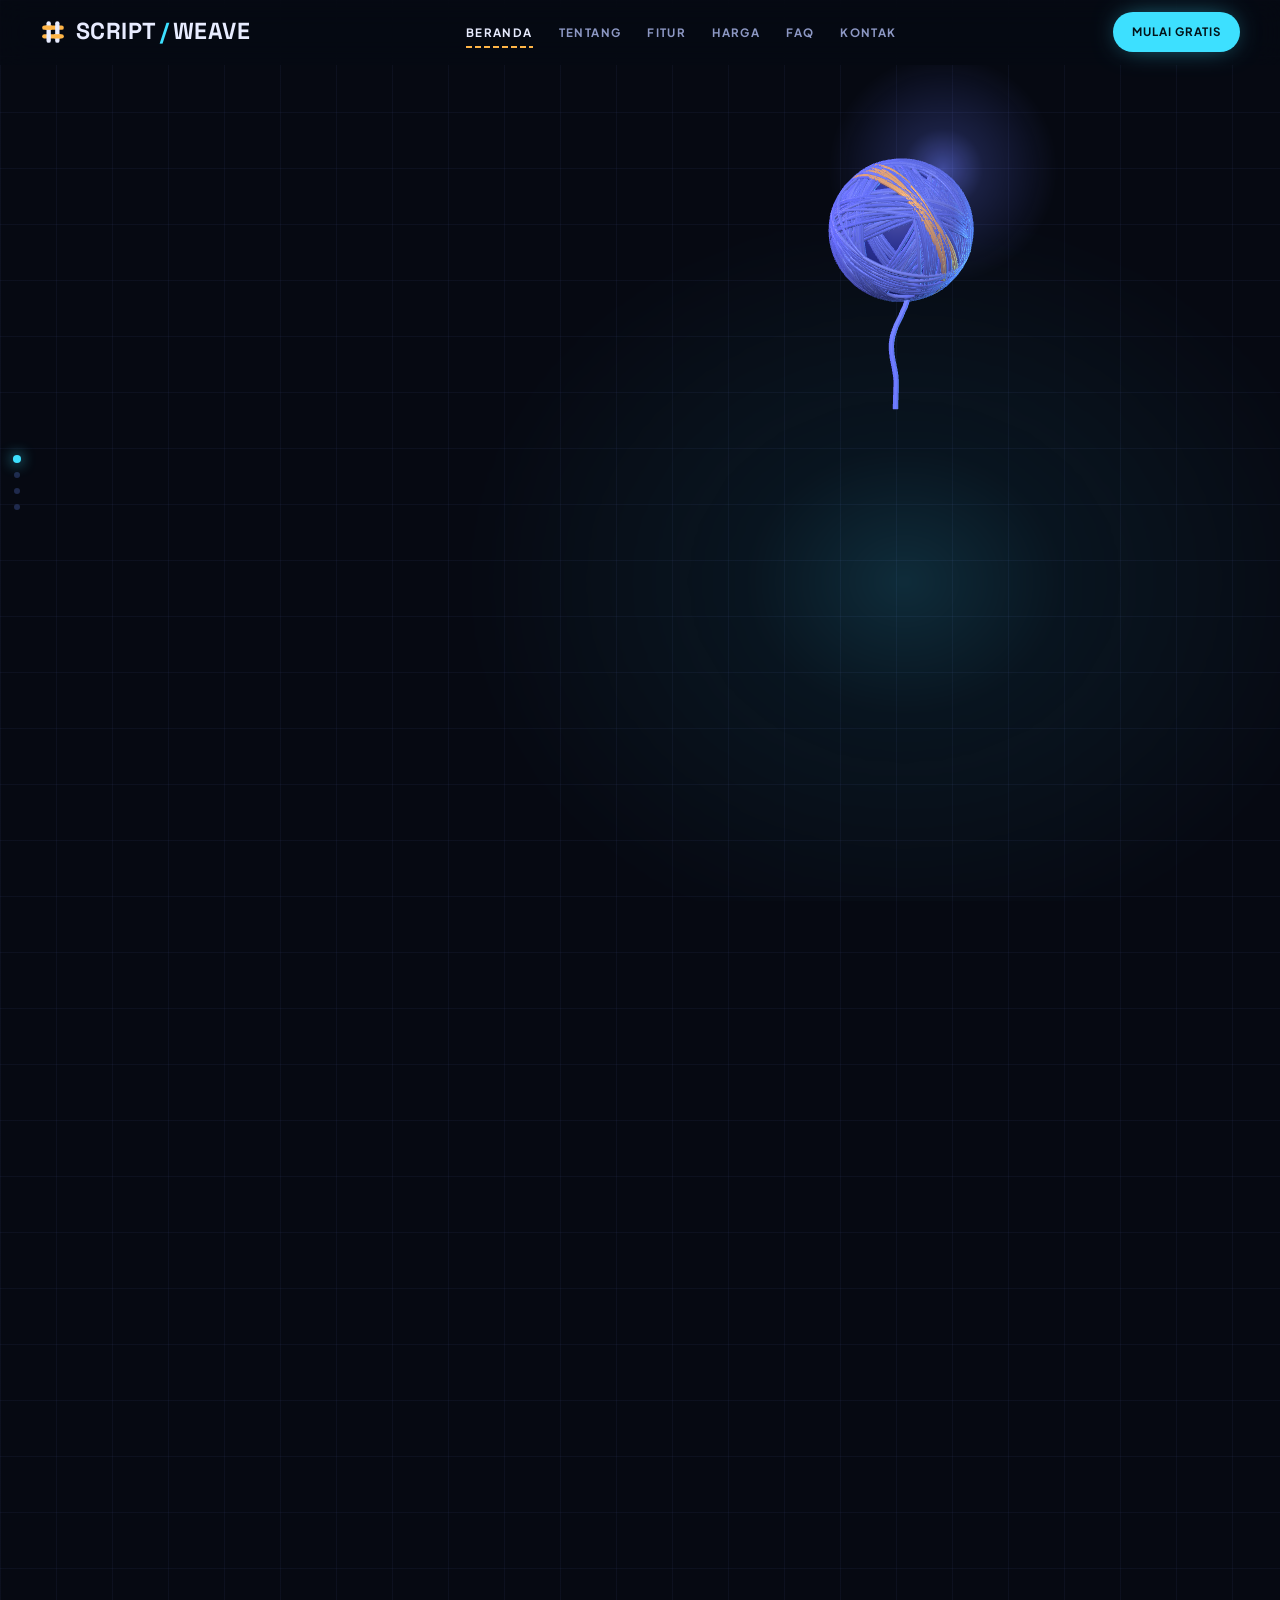
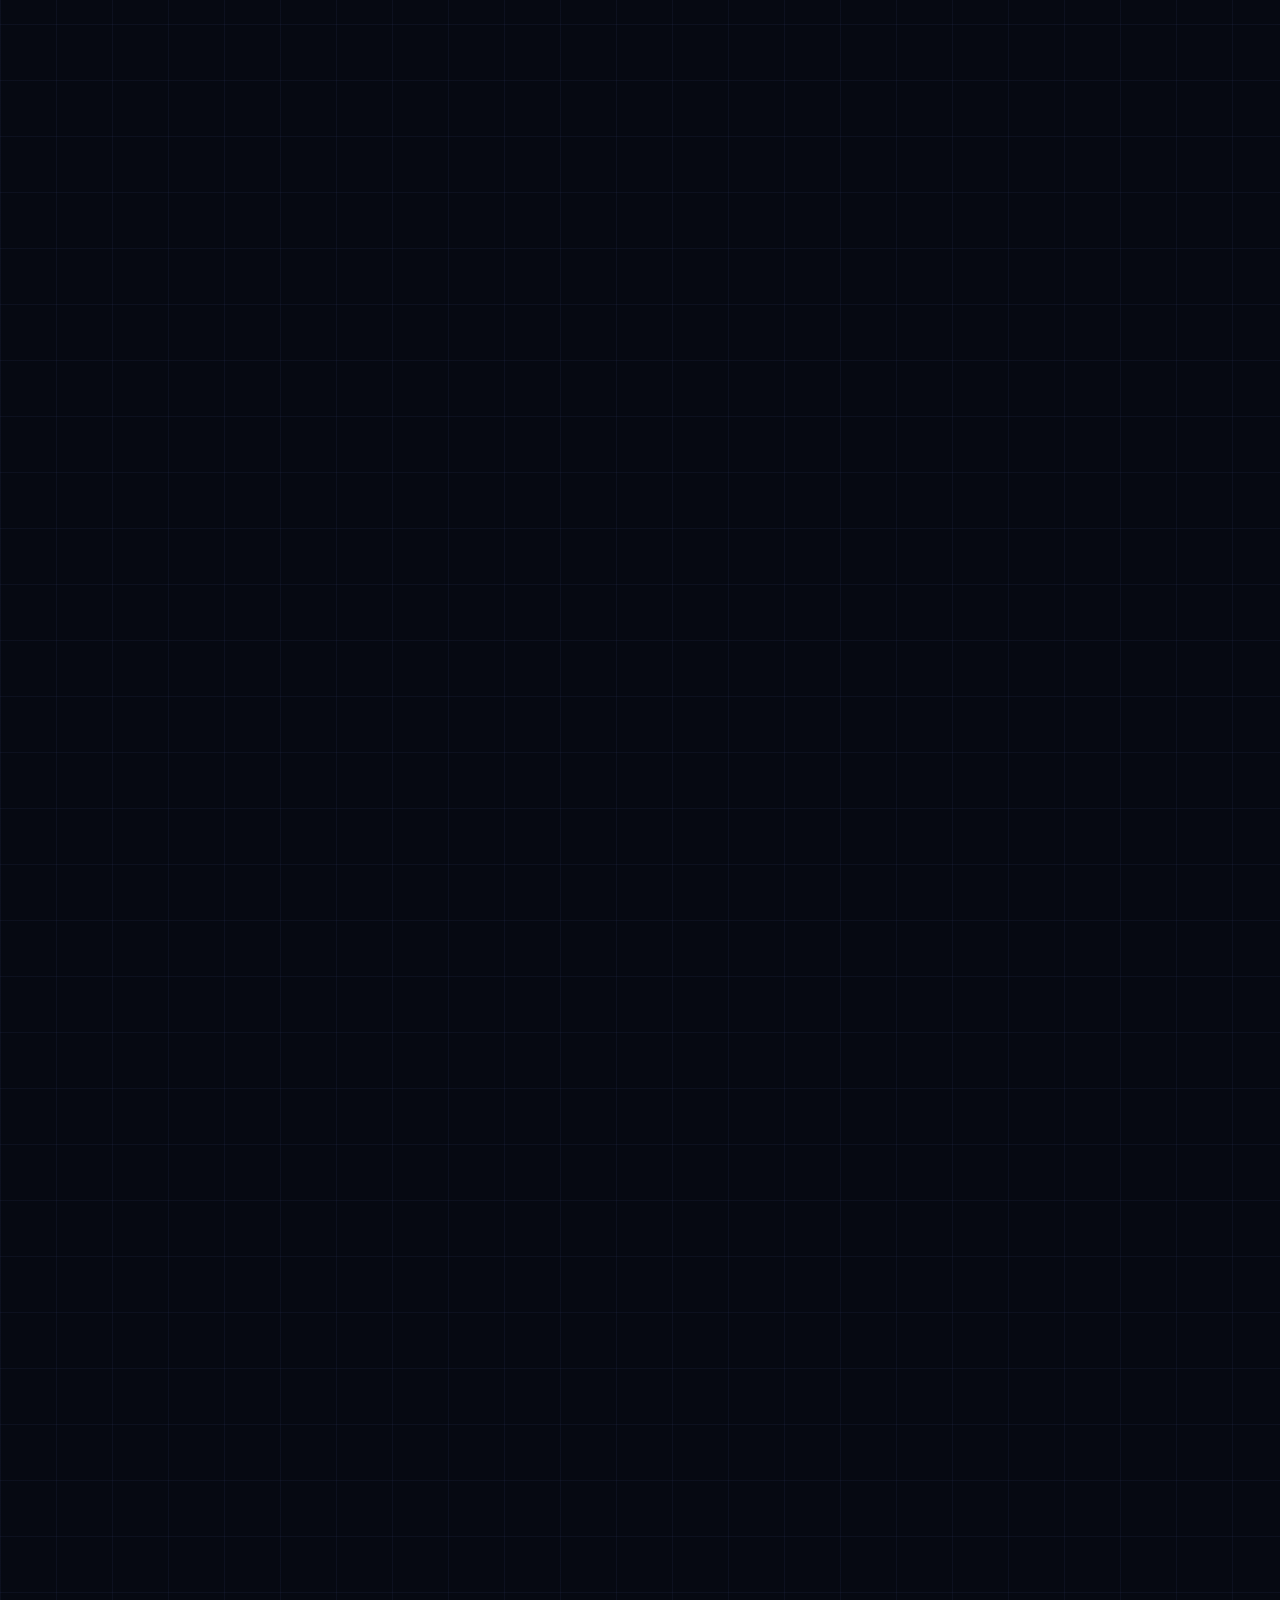
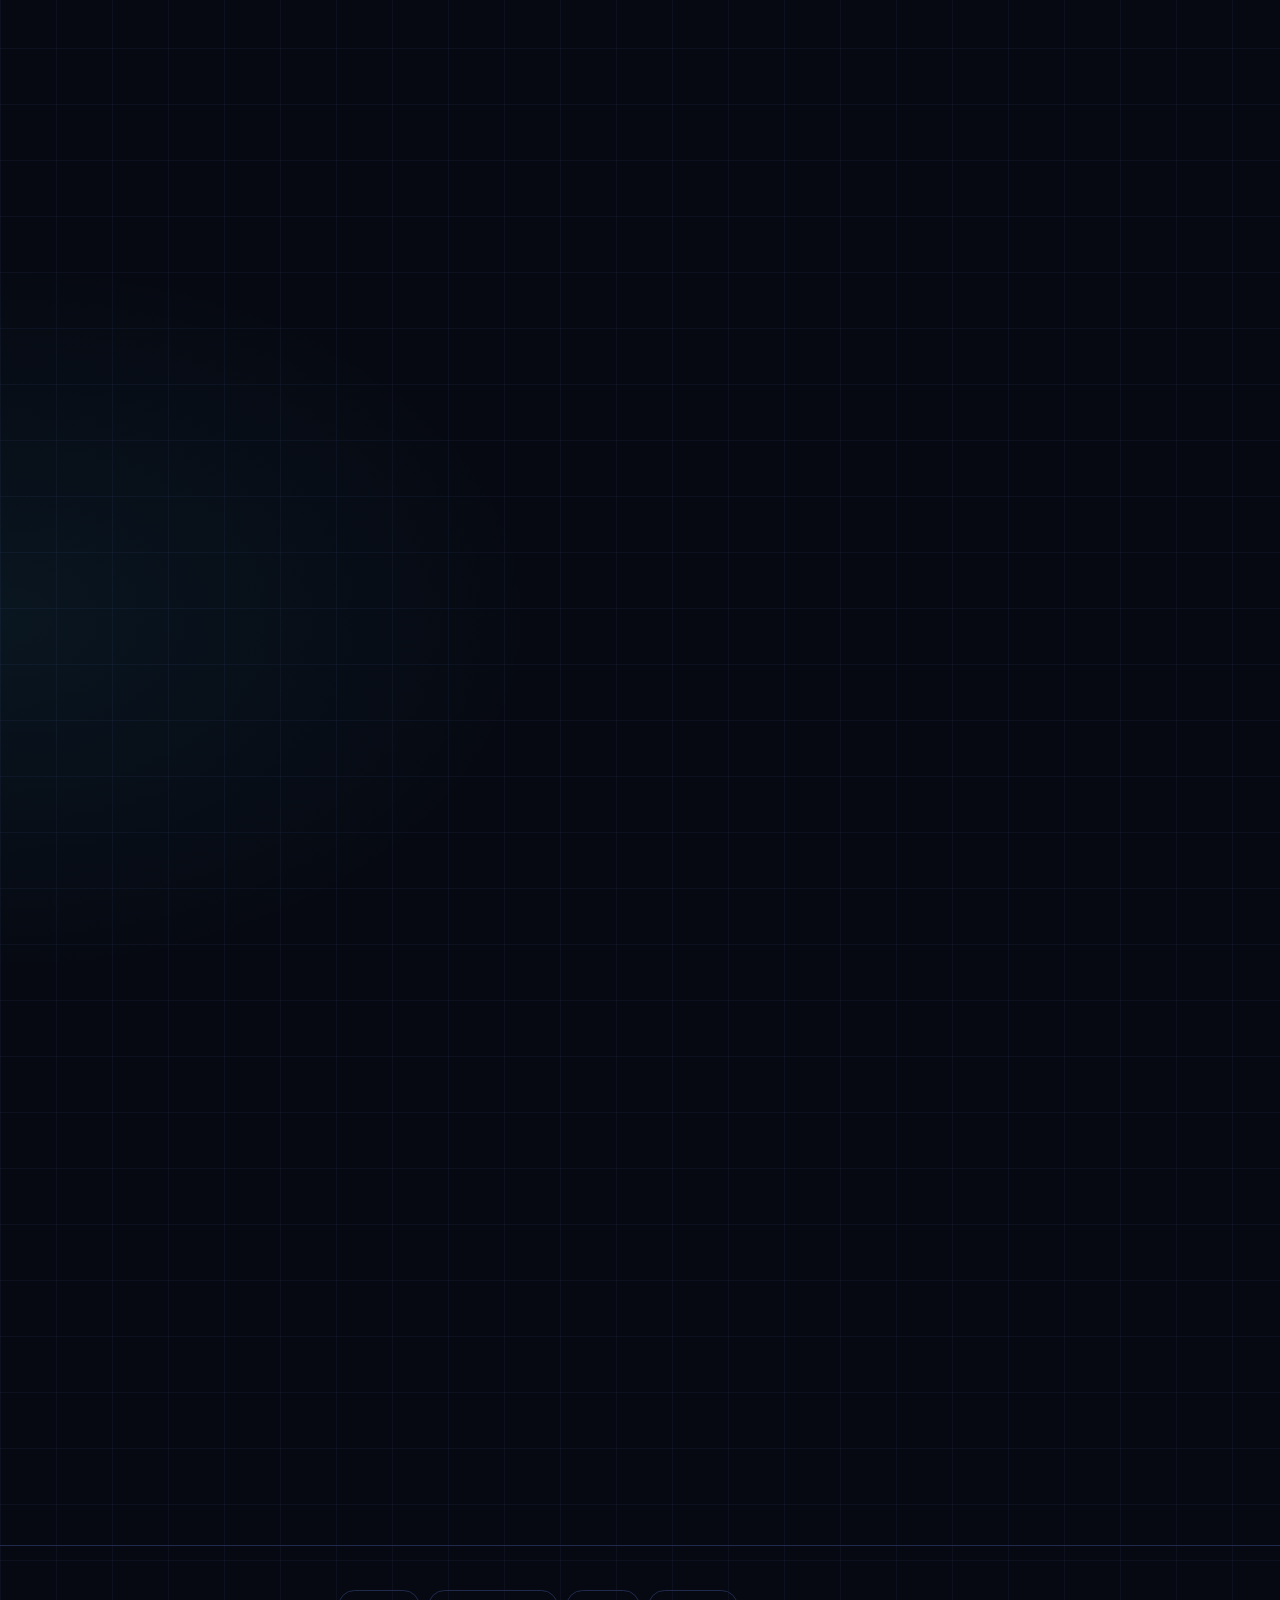
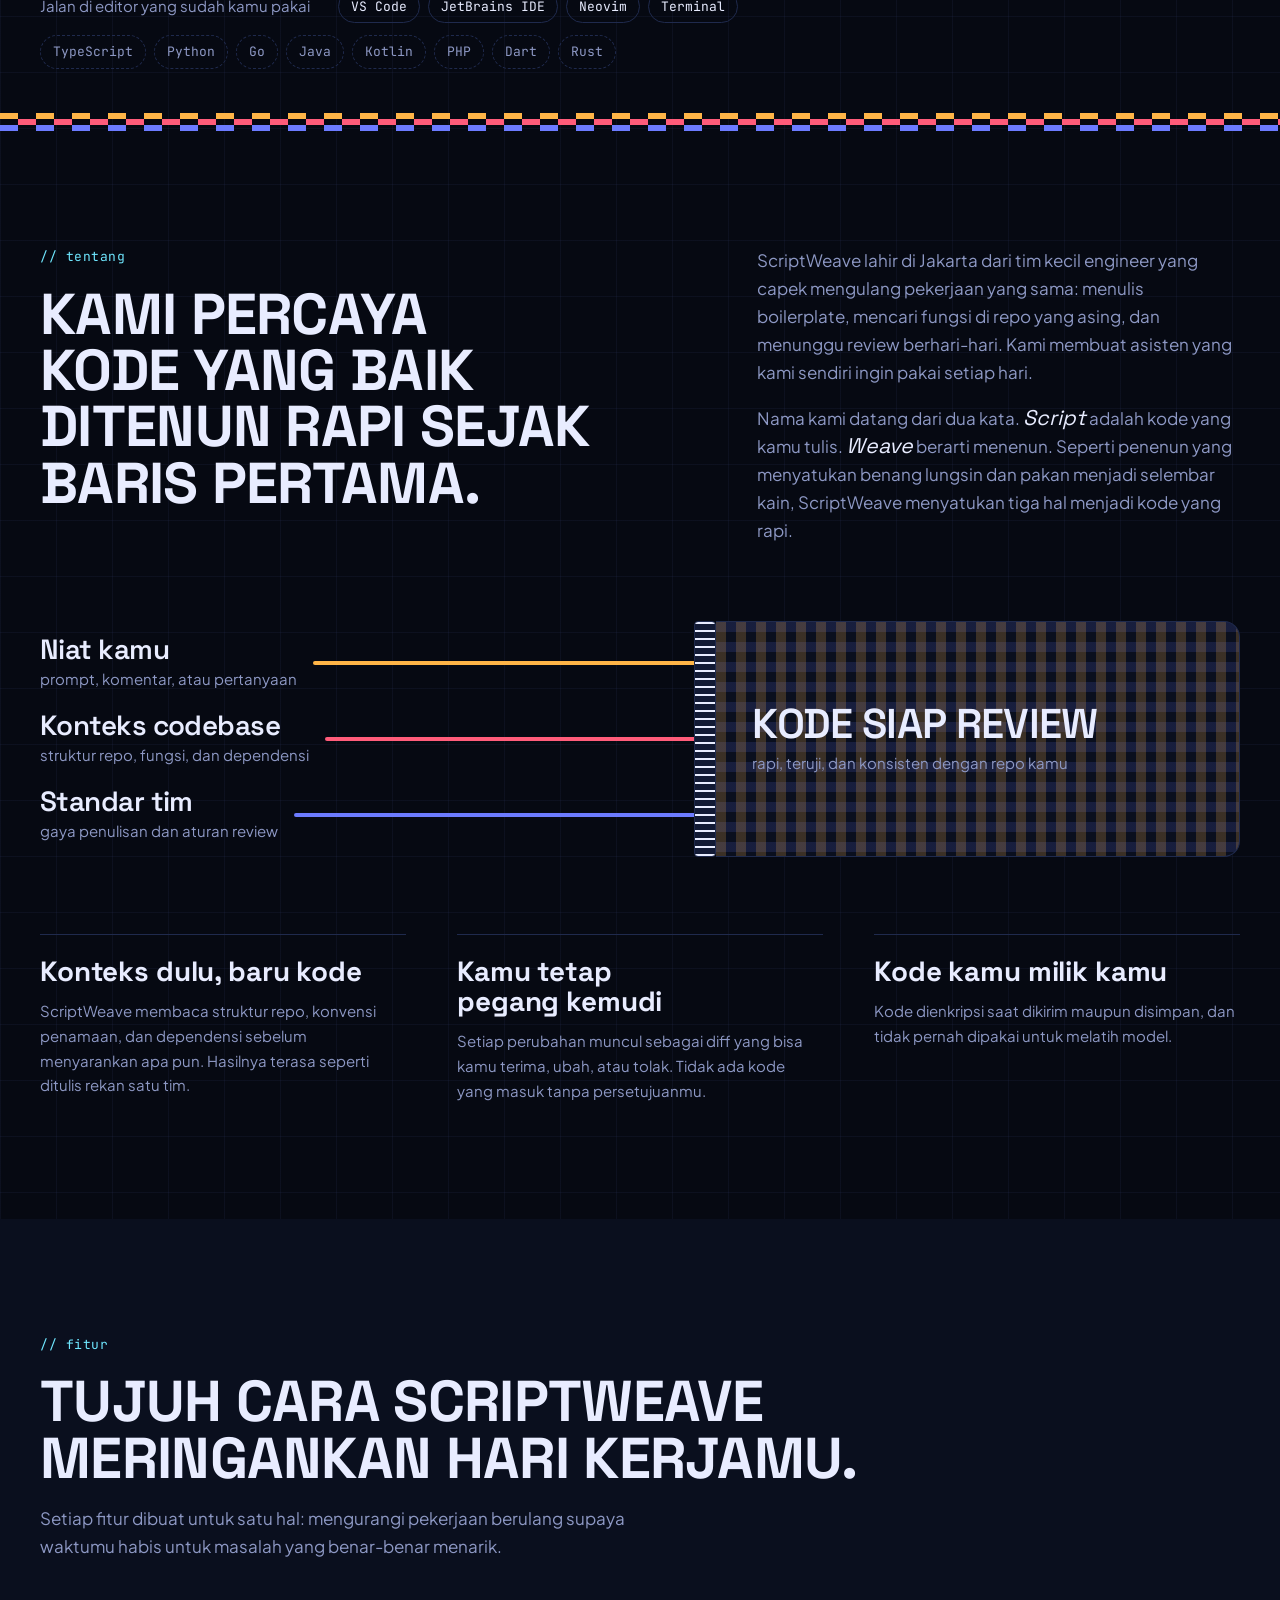
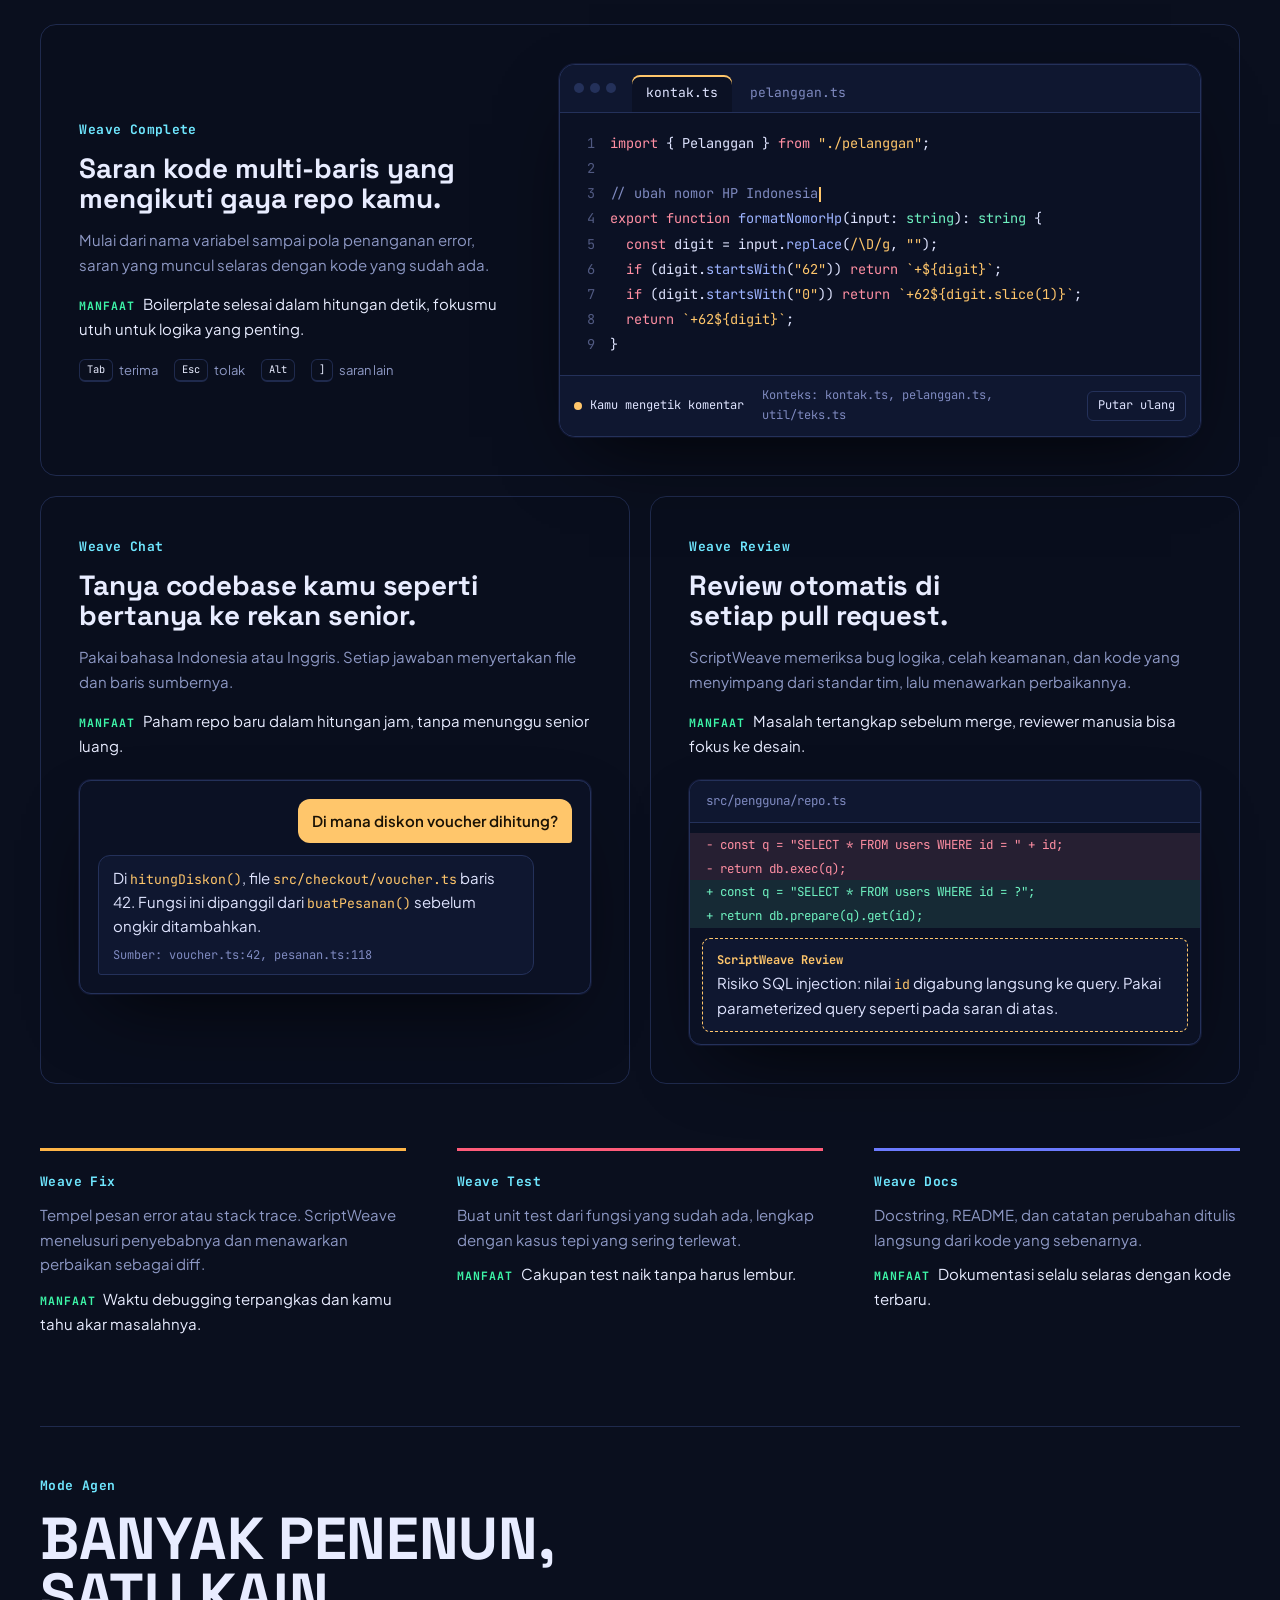
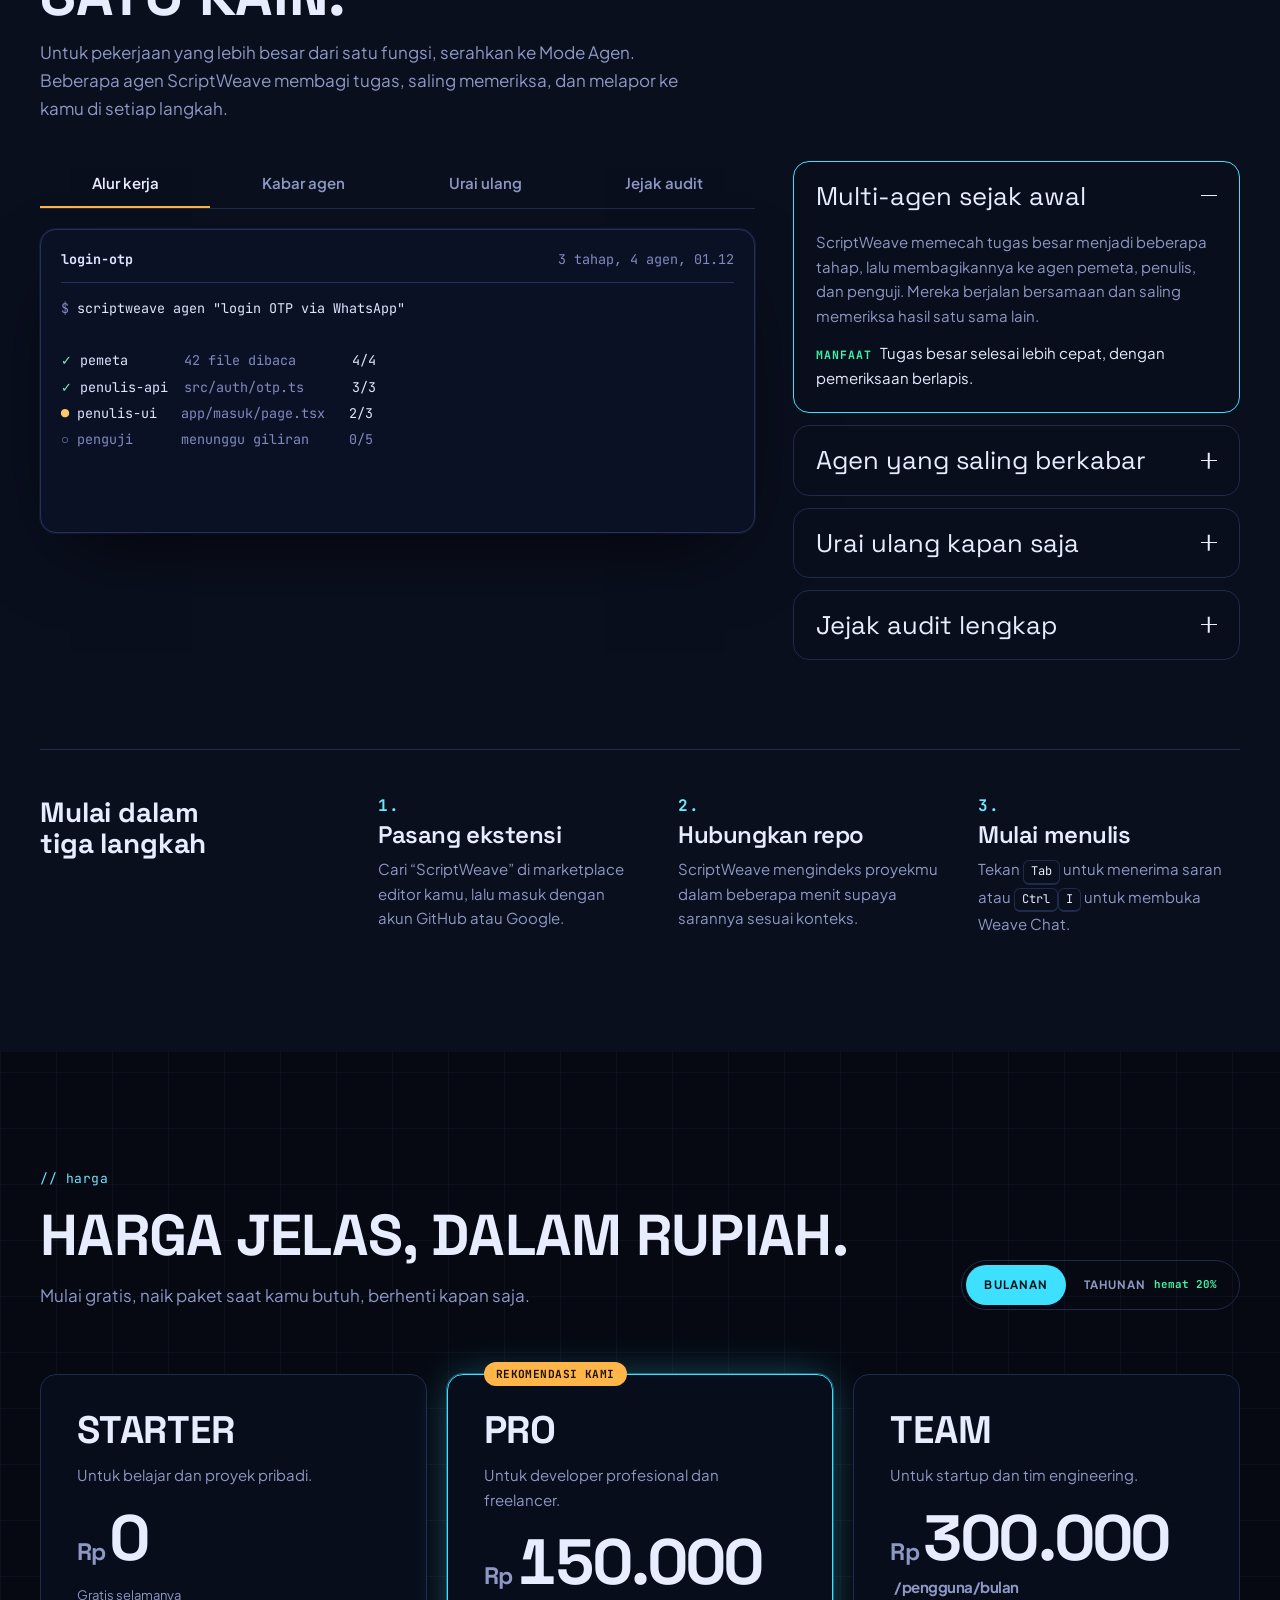
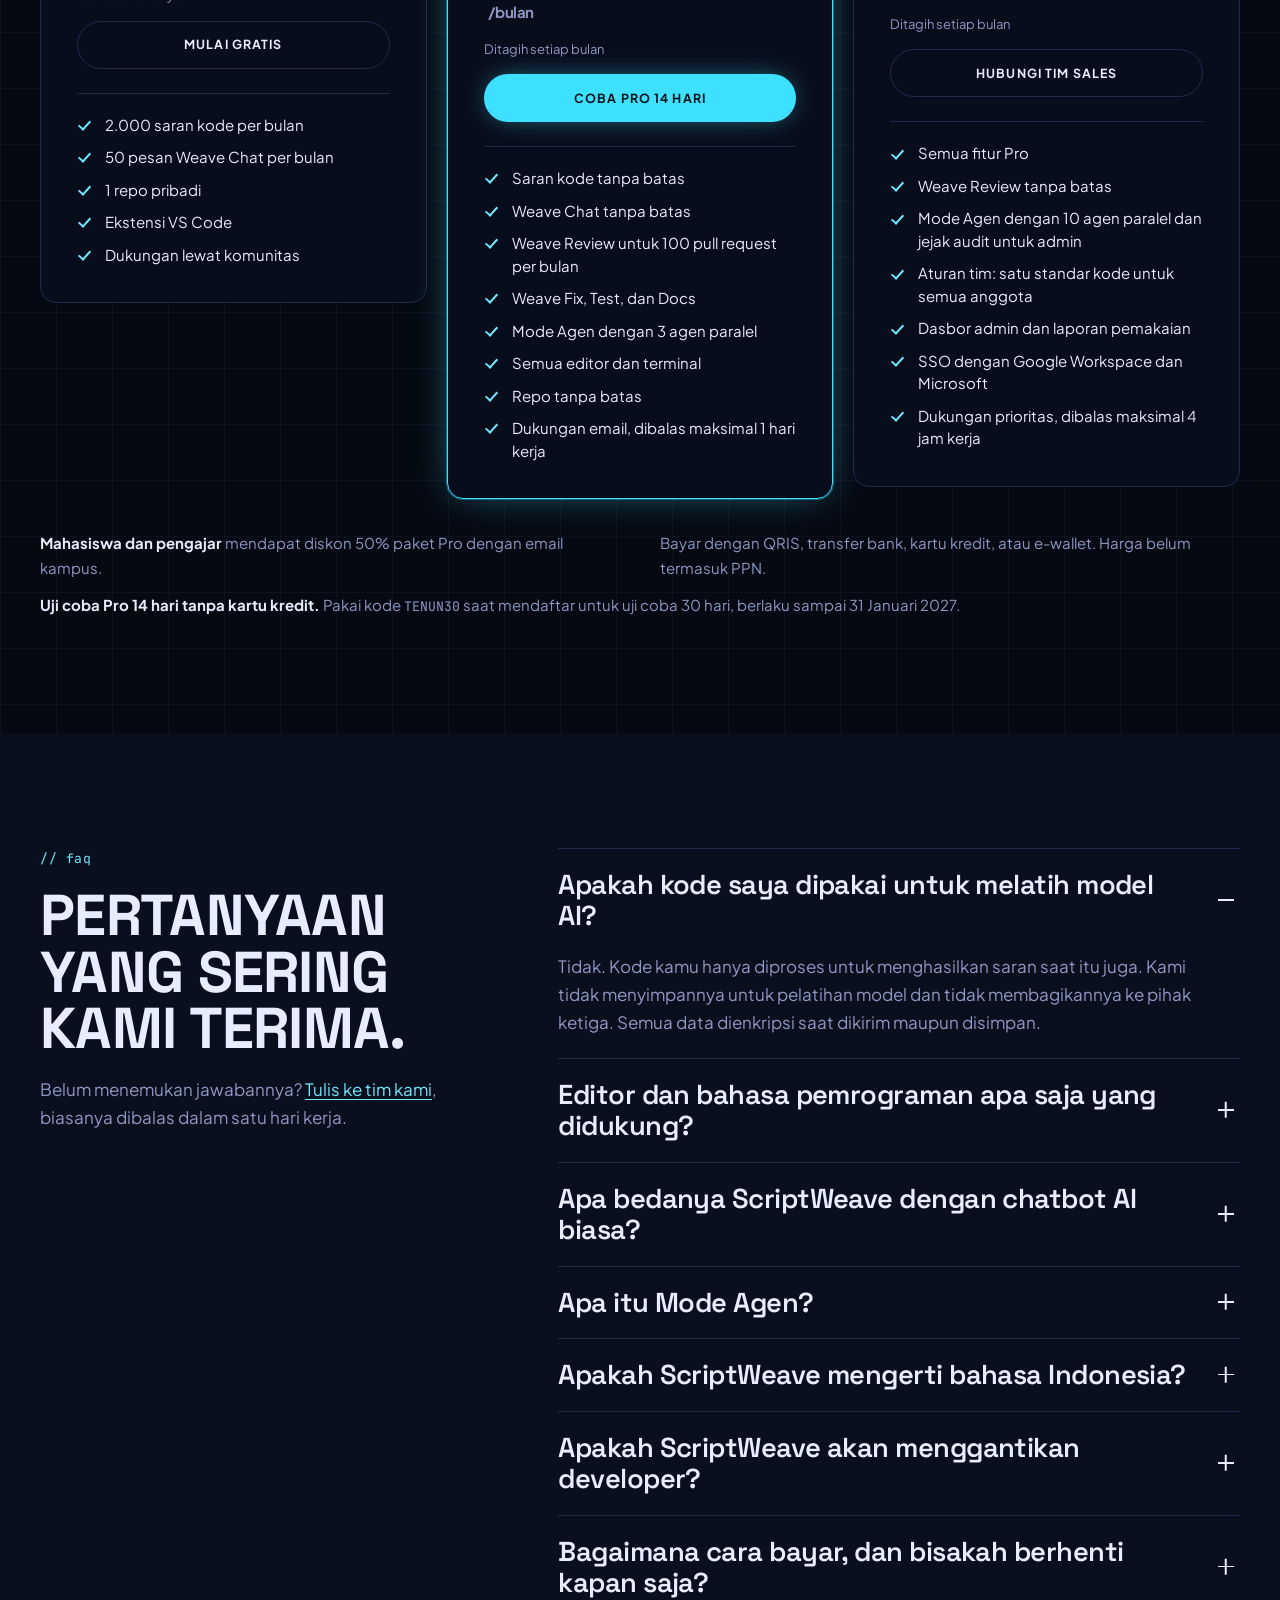
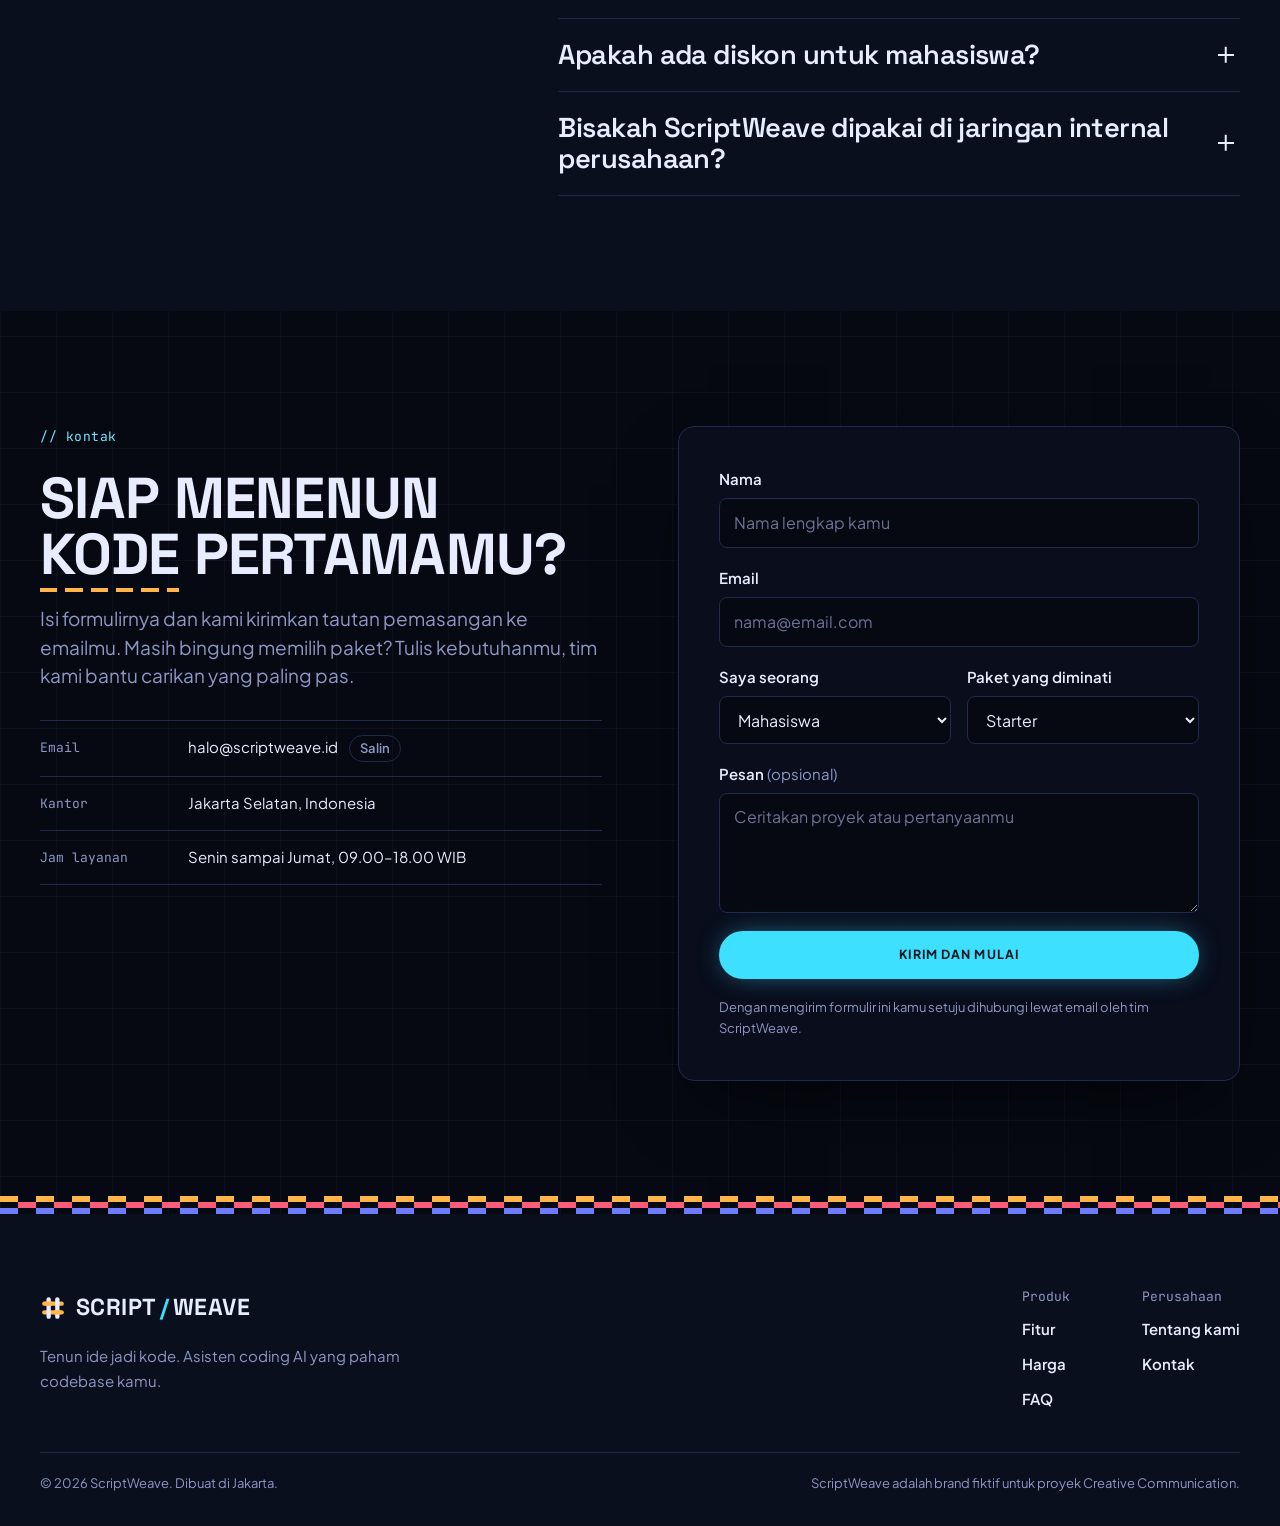
==== commit 3e321a6e: "Switch ScriptWeave to a dark futuristic theme The site, catalogue and ad pages move from the cream p" ====
--- a/scriptweave/index.html
+++ b/scriptweave/index.html
@@ -8,7 +8,7 @@
 <link rel="icon" href="data:image/svg+xml,%3Csvg xmlns='http://www.w3.org/2000/svg' viewBox='0 0 24 24'%3E%3Crect width='24' height='24' rx='5' fill='%230b1130'/%3E%3Cg fill='%23f6b93b'%3E%3Crect x='3' y='7' width='18' height='4' rx='2'/%3E%3Crect x='3' y='14' width='18' height='4' rx='2'/%3E%3C/g%3E%3Cg fill='%23eef0fb'%3E%3Crect x='7' y='3' width='4' height='18' rx='2'/%3E%3Crect x='14' y='3' width='4' height='18' rx='2'/%3E%3C/g%3E%3Cg fill='%23f6b93b'%3E%3Crect x='6' y='7' width='6' height='4'/%3E%3Crect x='13' y='14' width='6' height='4'/%3E%3C/g%3E%3C/svg%3E">
 <link rel="preconnect" href="https://fonts.googleapis.com">
 <link rel="preconnect" href="https://fonts.gstatic.com" crossorigin>
-<link rel="stylesheet" href="https://fonts.googleapis.com/css2?family=Instrument+Serif:ital@0;1&family=JetBrains+Mono:wght@400;500;700&family=Plus+Jakarta+Sans:ital,wght@0,400..700;1,400..700&display=swap">
+<link rel="stylesheet" href="https://fonts.googleapis.com/css2?family=Space+Grotesk:wght@400..700&family=JetBrains+Mono:wght@400;500;700&family=Plus+Jakarta+Sans:ital,wght@0,400..700;1,400..700&display=swap">
 <script>
   document.documentElement.classList.add('js');
 </script>
@@ -58,7 +58,7 @@
 
       <div class="story-hero" id="story-hero">
         <div class="wrap hero-wrap">
-          <p class="eyebrow">// asisten coding AI untuk developer Indonesia</p>
+          <p class="eyebrow prompt"><span class="dollar" aria-hidden="true">$</span> scriptweave init <span class="dim">· asisten coding AI untuk developer Indonesia</span><span class="caret" aria-hidden="true"></span></p>
           <h1 id="hero-title">
             <span class="h1-line" id="hero-anchor">Tenun ide</span>
             <span class="h1-line">jadi kode.</span>
--- a/scriptweave/styles.css
+++ b/scriptweave/styles.css
@@ -2,44 +2,50 @@
    Loom layout: the page opens on a pinned stage where one thread changes form as
    you scroll (yarn ball, warp, woven code, hemmed cloth). Below it, a left-aligned
    editorial column; woven bands mark the seams between major parts.
-   Palette comes from tenun dyes: undyed cotton, indigo, turmeric, madder.
-   The site commits to one cream world (like a product shoot on paper), so it has no dark theme. */
+   Look: a developer's night screen. Deep blue-black with a faint coordinate grid,
+   threads that glow like fibre optics, and three signal colours taken from code:
+   electric indigo (the thread), cyan (interactive), amber (keywords and accents).
+   One dark world on every device, so there is no light theme. */
 
 :root {
-  color-scheme: light;
+  color-scheme: dark;
 
   /* colour */
-  --bg: #f1ede3;            /* undyed cotton */
-  --bg-raised: #f8f5ee;
-  --surface: #e6e0d2;
-  --line: #d2cab7;
-  --fg: #141a45;            /* indigo ink */
-  --muted: #555a7a;
-  --turmeric: #e8a317;
-  --turmeric-ink: #1b1403;
-  --accent-text: #875800;
-  --madder: #c2421f;
-  --ok: #147a55;
-  --yarn: #24318c;          /* the thread that runs through the stage */
-  --yarn-hi: #7d8df0;
-  --yarn-lo: #131a52;
-  --shadow: 0 24px 60px -28px rgba(20, 26, 69, .38);
-
-  /* the editor keeps its own dark palette in both themes */
-  --ed-bg: #0a0f2c;
-  --ed-bar: #10173b;
-  --ed-line: #232e63;
+  --bg: #060912;            /* screen black, blue-biased */
+  --bg-raised: #0a0f1e;
+  --surface: #121a35;
+  --line: #1f2a4d;
+  --grid: rgba(120, 140, 255, .055);
+  --fg: #e8ecff;
+  --muted: #8d98c4;
+  --turmeric: #ffb547;      /* amber signal */
+  --turmeric-ink: #1a1205;
+  --accent-text: #6fe7ff;   /* cyan: links, labels, focus */
+  --cyan: #3de0ff;
+  --cyan-ink: #031319;
+  --madder: #ff5c7a;
+  --ok: #3df5a8;
+  --yarn: #6c7bff;          /* the thread that runs through the stage */
+  --yarn-hi: #b9c2ff;
+  --yarn-lo: #222a8a;
+  --shadow: 0 30px 80px -30px rgba(0, 0, 0, .85);
+  --glow: 0 0 0 1px rgba(61, 224, 255, .35), 0 0 42px -8px rgba(61, 224, 255, .45);
+
+  /* the editor mock-ups */
+  --ed-bg: #0b1124;
+  --ed-bar: #0f1730;
+  --ed-line: #24315a;
   --ed-fg: #dfe4ff;
   --ed-muted: #7f8ac0;
-  --ed-kw: #ff9478;
-  --ed-str: #f6c765;
+  --ed-kw: #ff8fa3;
+  --ed-str: #ffc66b;
   --ed-fn: #9db3ff;
-  --ed-type: #7fe0bd;
-  --ed-add: #7fe0bd;
-  --ed-del: #ff9478;
+  --ed-type: #6ff2c1;
+  --ed-add: #6ff2c1;
+  --ed-del: #ff8fa3;
 
   /* type */
-  --font-display: "Instrument Serif", "Bodoni MT", "Didot", "Times New Roman", serif;
+  --font-display: "Space Grotesk", "Segoe UI", system-ui, sans-serif;
   --font-body: "Plus Jakarta Sans", "Segoe UI", system-ui, -apple-system, sans-serif;
   --font-mono: "JetBrains Mono", ui-monospace, "SF Mono", Menlo, Consolas, monospace;
 
@@ -47,9 +53,9 @@
   --fs-sm: .9375rem;
   --fs-md: 1.0625rem;
   --fs-lg: 1.1875rem;
-  --fs-h3: clamp(1.55rem, 1.3rem + 1vw, 2.1rem);
-  --fs-h2: clamp(2.4rem, 1.3rem + 4.4vw, 5rem);
-  --fs-h1: clamp(3.5rem, min(19.5vw, 30vh), 19rem);
+  --fs-h3: clamp(1.3rem, 1.1rem + .8vw, 1.75rem);
+  --fs-h2: clamp(2rem, 1.2rem + 3vw, 3.75rem);
+  --fs-h1: clamp(3rem, min(10.5vw, 19vh), 11rem);
 
   /* shape */
   --r-sm: 8px;
@@ -90,7 +96,7 @@
 button, input, select, textarea { font: inherit; color: inherit; }
 [hidden] { display: none !important; }
 
-h1, h2, h3 { font-family: var(--font-display); font-weight: 400; text-wrap: balance; }
+h1, h2, h3 { font-family: var(--font-display); font-weight: 700; letter-spacing: -.035em; text-wrap: balance; }
 
 :focus-visible {
   outline: 2px solid var(--accent-text);
@@ -453,7 +459,7 @@
     width: auto;
     gap: 10px;
   }
-  .is-live .chapter h2 { font-size: clamp(2.2rem, 11vw, 3.6rem); }
+  .is-live .chapter h2 { font-size: clamp(1.9rem, 8.6vw, 3rem); }
   .is-live .scroll-hint { display: none; }
   .is-live .lede { font-size: var(--fs-md); }
   /* the loose thread hangs down the right edge; keep the copy clear of it */
@@ -462,7 +468,7 @@
 
 /* wide but short screens (a tablet in landscape inside browser chrome) */
 @media (min-width: 900px) and (max-height: 700px) {
-  .is-live h1 { font-size: clamp(3.5rem, min(19.5vw, 27vh), 19rem); }
+  .is-live h1 { font-size: clamp(3rem, min(10.5vw, 17vh), 11rem); }
   .is-live .hero-foot {
     grid-template-columns: minmax(0, 27rem) auto;
     justify-content: start;
@@ -472,7 +478,7 @@
   }
   .is-live .lede { font-size: var(--fs-md); }
   .is-live .chapter { gap: 10px; }
-  .is-live .chapter h2 { font-size: clamp(2rem, min(1.2rem + 4.6vw, 13vh), 5.25rem); }
+  .is-live .chapter h2 { font-size: clamp(1.8rem, min(1rem + 3.4vw, 11vh), 4rem); }
   .is-live .ch-num { font-size: 1.4rem; }
 }
 
@@ -1260,3 +1266,63 @@
   .js .reveal.is-waiting { opacity: 1; transform: none; }
 }
 .price-foot li:last-child:nth-child(odd) { grid-column: 1 / -1; }
+
+/* ---------- night-screen layer ---------- */
+
+body {
+  background-color: var(--bg);
+  background-image:
+    radial-gradient(1200px 700px at 78% -8%, rgba(108, 123, 255, .16), transparent 60%),
+    radial-gradient(900px 600px at 0% 30%, rgba(61, 224, 255, .06), transparent 60%),
+    linear-gradient(var(--grid) 1px, transparent 1px),
+    linear-gradient(90deg, var(--grid) 1px, transparent 1px);
+  background-size: auto, auto, 56px 56px, 56px 56px;
+}
+.section-alt, .site-footer { background-color: var(--bg-raised); }
+.site-header { background: color-mix(in srgb, var(--bg) 78%, transparent); }
+
+h1 { line-height: .9; }
+h2 { line-height: .98; }
+.chapter h2 { font-size: clamp(2rem, 1rem + 3.4vw, 4rem); line-height: .96; }
+.ch-num, .steps-list li::before { font-family: var(--font-mono); font-size: 1rem; font-weight: 700; color: var(--accent-text); }
+.ch-num::before, .steps-list li::before { letter-spacing: .04em; }
+.th-label strong, .loom-cloth strong, .steps-list strong, .faq-list summary, .form-done-title { font-weight: 600; letter-spacing: -.02em; }
+.wordmark { font-weight: 700; letter-spacing: .02em; }
+.wordmark i { color: var(--cyan); }
+.price, .amt { font-weight: 700; letter-spacing: -.03em; }
+
+/* the second headline line carries the one gradient on the page */
+#hero-title .h1-line:last-child {
+  background: linear-gradient(90deg, var(--cyan), var(--yarn) 70%);
+  -webkit-background-clip: text;
+  background-clip: text;
+  color: transparent;
+}
+
+.btn-primary { background: var(--cyan); color: var(--cyan-ink); box-shadow: 0 0 28px -8px rgba(61, 224, 255, .7); }
+.btn-primary:hover { background: var(--turmeric); color: var(--turmeric-ink); box-shadow: 0 0 28px -8px rgba(255, 181, 71, .7); }
+.btn-ghost { border-color: var(--line); }
+.btn-ghost:hover { background: transparent; border-color: var(--cyan); color: var(--cyan); }
+.icon-btn { border-color: var(--line); }
+
+.stage-dots li.is-on { background: var(--cyan); box-shadow: 0 0 10px var(--cyan); }
+.tag { background: var(--surface); border-color: var(--line); color: var(--fg); }
+.tag-ink { background: var(--bg); border-color: var(--cyan); color: var(--cyan); }
+.tag-ok { background: var(--turmeric); border-color: var(--turmeric); color: var(--turmeric-ink); }
+
+.editor, .mock, .term { border-color: var(--ed-line); box-shadow: var(--shadow), 0 0 0 1px rgba(108, 123, 255, .12); }
+.feature, .plan, .contact-panel, .note { background: color-mix(in srgb, var(--bg-raised) 86%, transparent); }
+.plan-featured { border-color: var(--cyan); box-shadow: var(--glow); }
+.note.is-open { border-color: var(--cyan); }
+.bill-toggle { border-color: var(--line); }
+.bill-toggle button.is-on { background: var(--cyan); color: var(--cyan-ink); }
+.compat-list li { border-color: var(--line); }
+.principle, .steps, .faq-list, .contact-list, .agent { border-top-color: var(--line); }
+.field input:focus, .field select:focus, .field textarea:focus { border-color: var(--cyan); box-shadow: 0 0 0 3px rgba(61, 224, 255, .15); }
+
+
+/* hero prompt line */
+.prompt { display: flex; flex-wrap: wrap; align-items: center; gap: 0 .6ch; color: var(--fg); }
+.prompt .dollar { color: var(--ok); }
+.prompt .dim { color: var(--muted); }
+.prompt .caret { width: .6ch; height: 1.15em; background: var(--cyan); animation: blink 1s steps(1) infinite; }
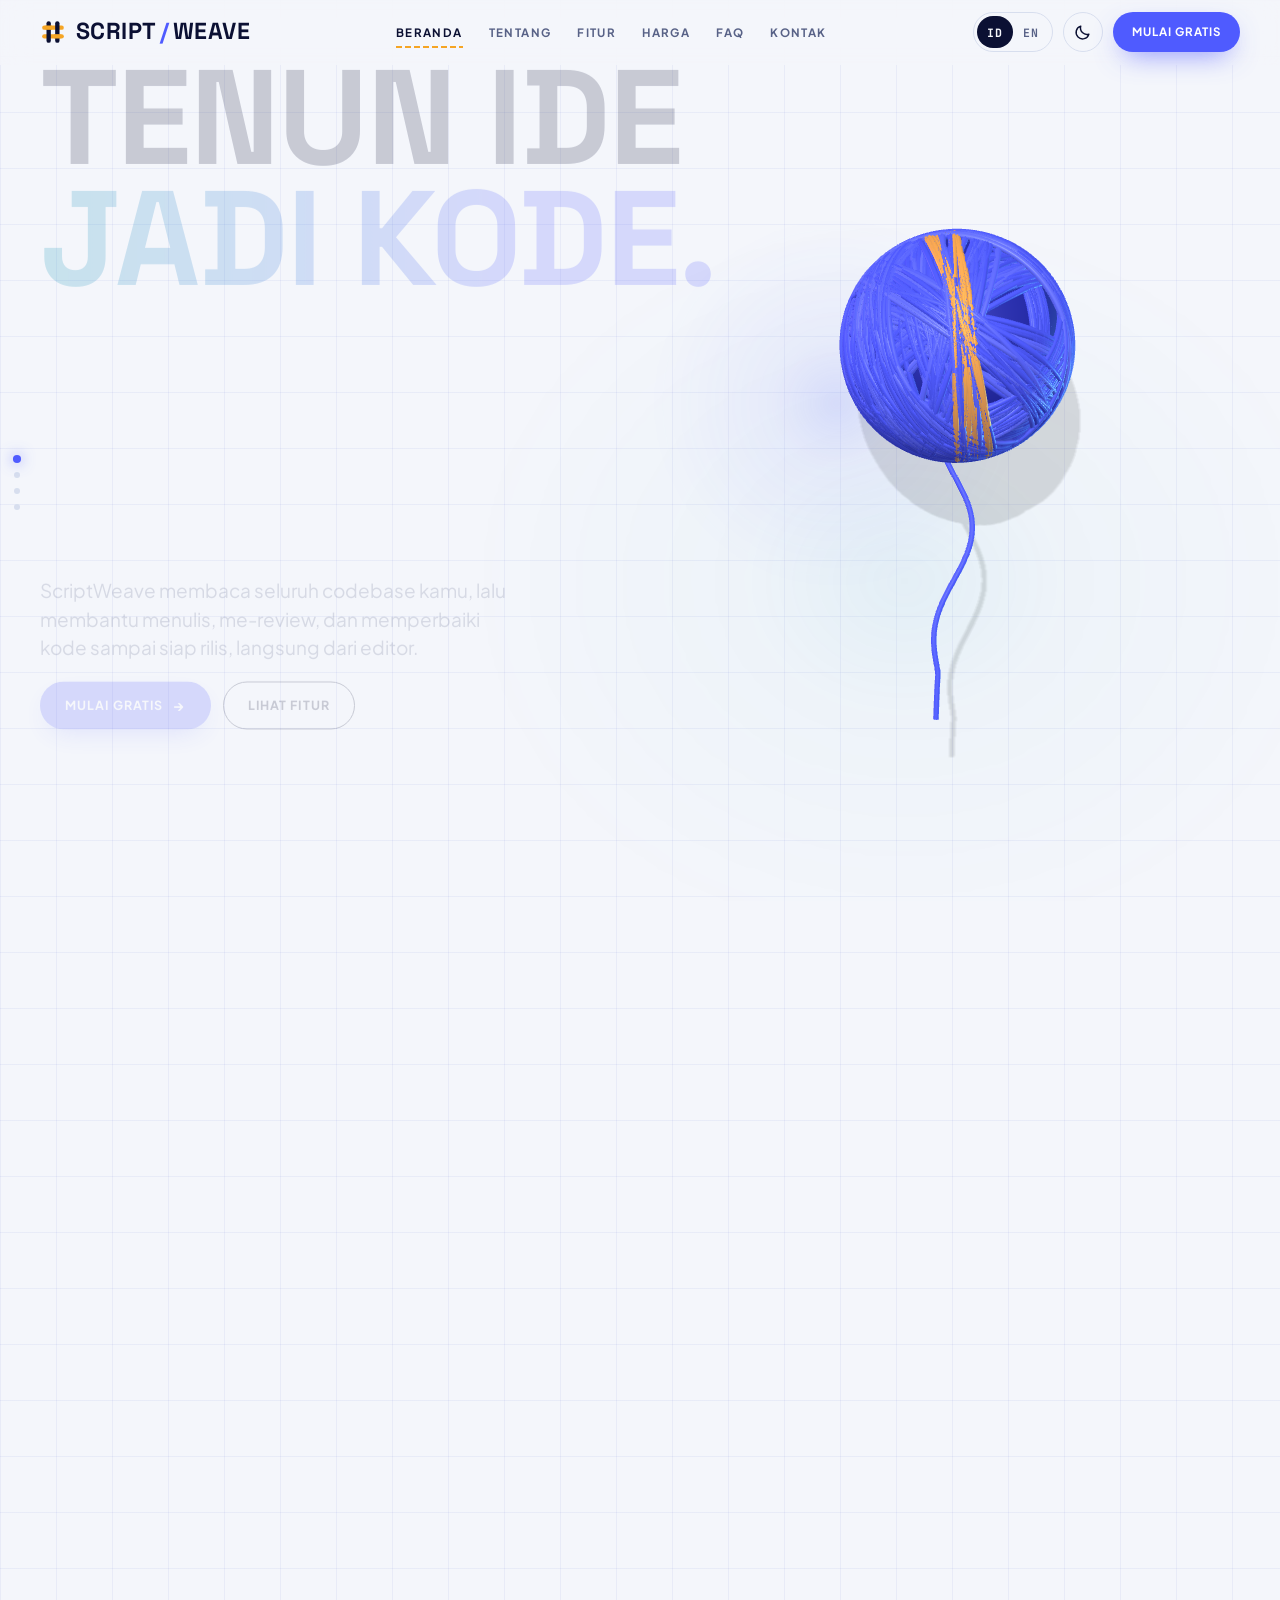
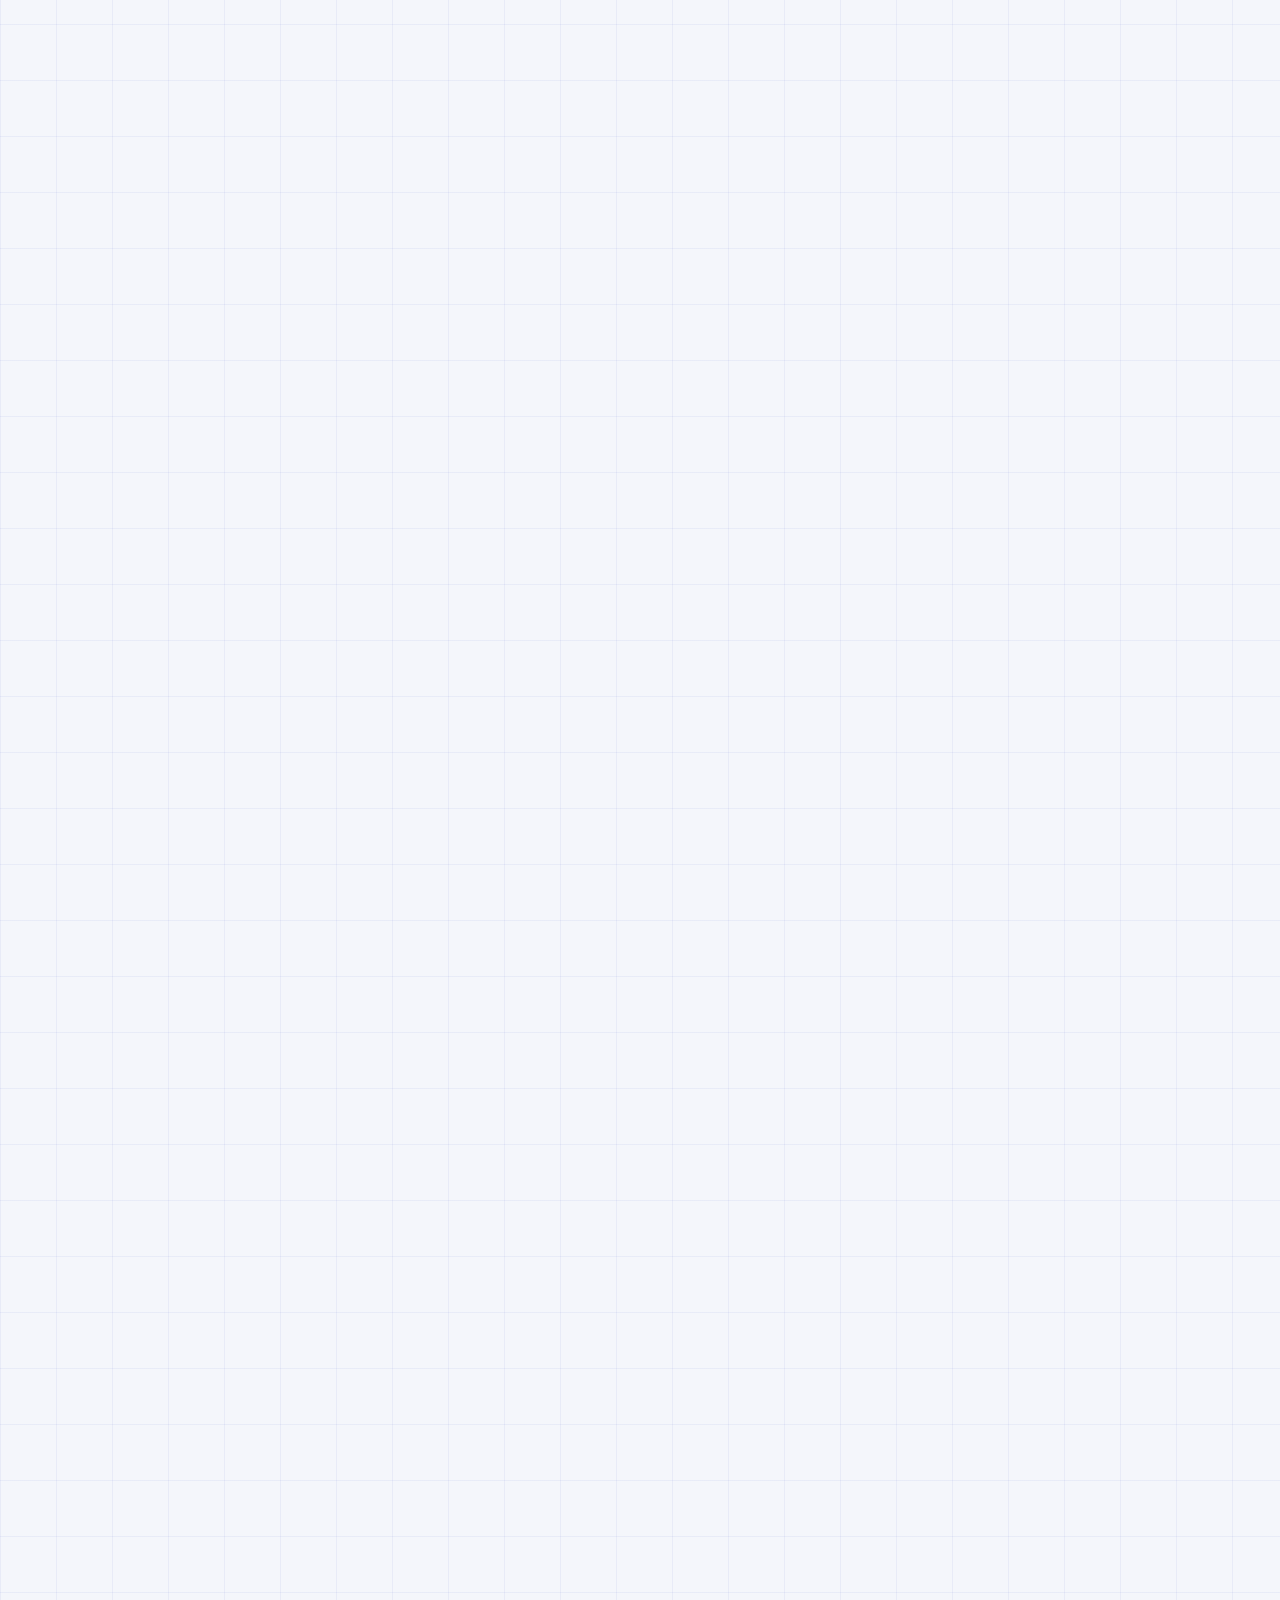
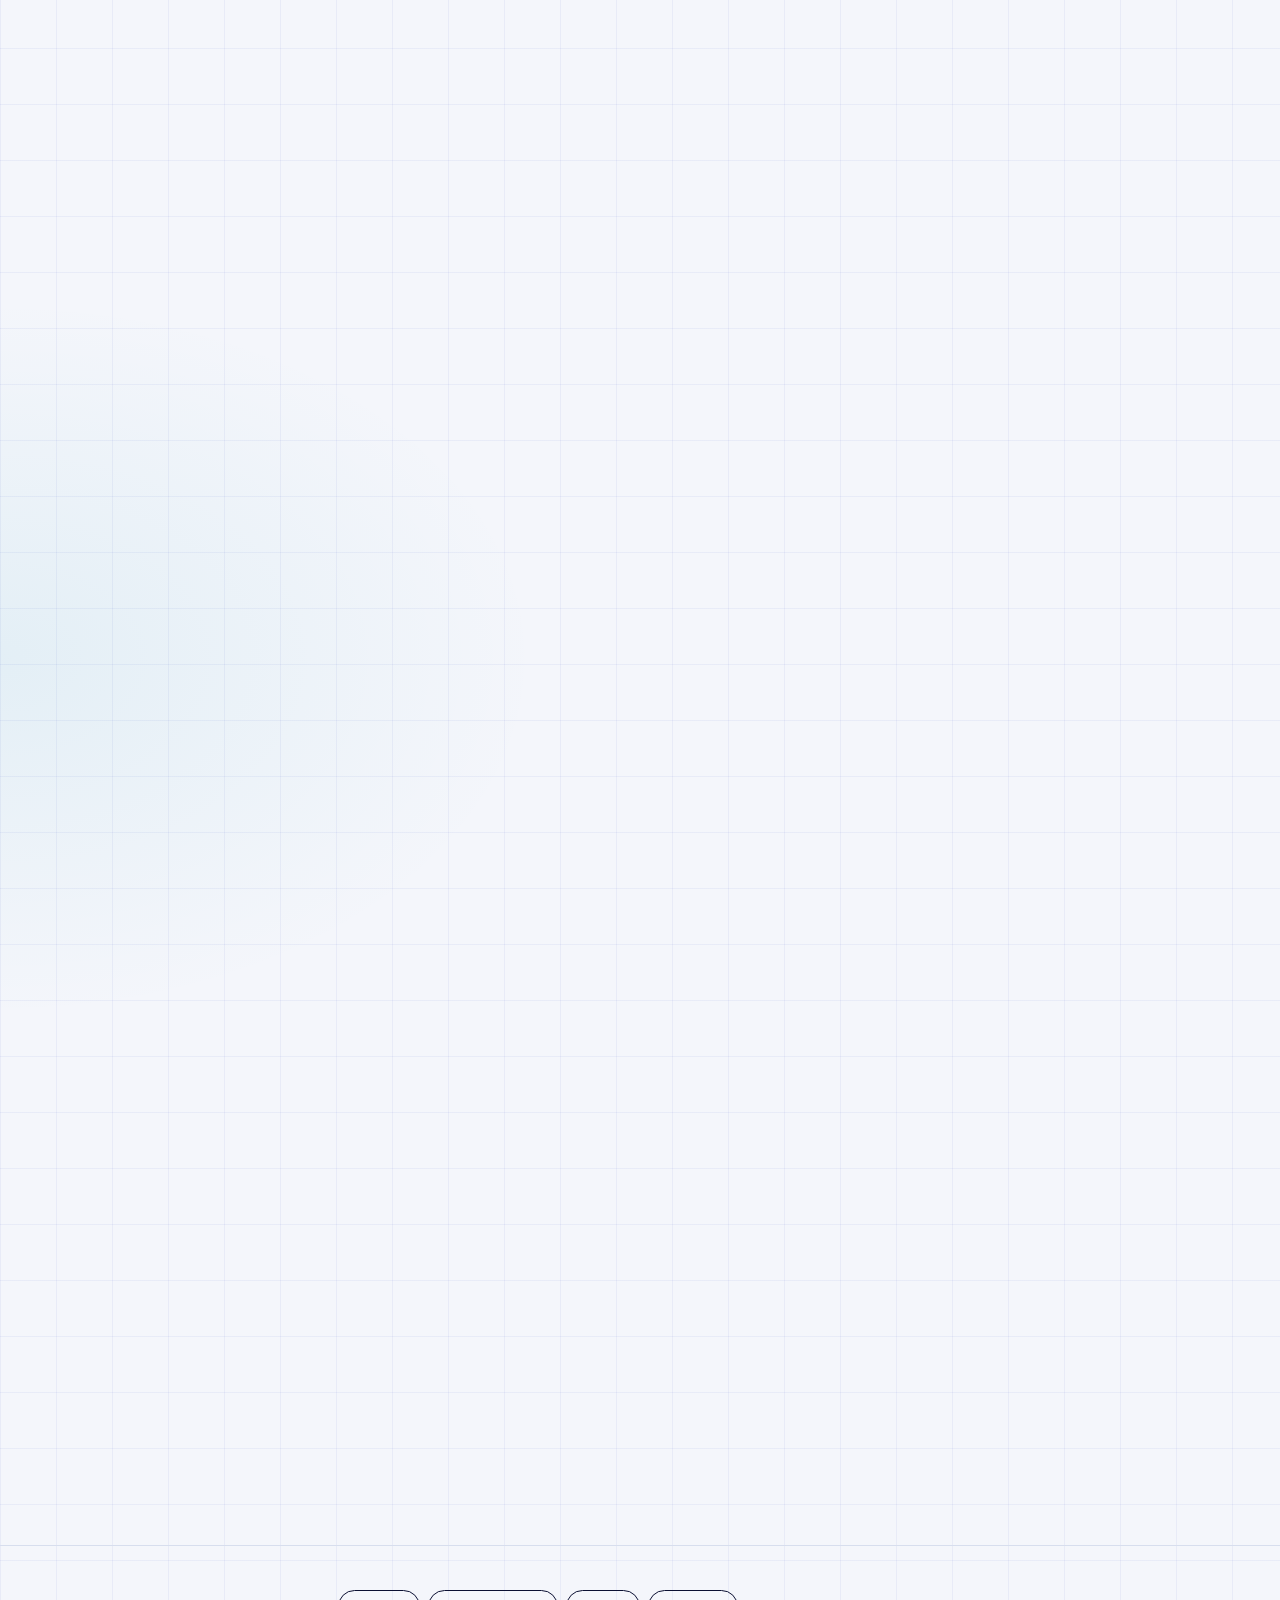
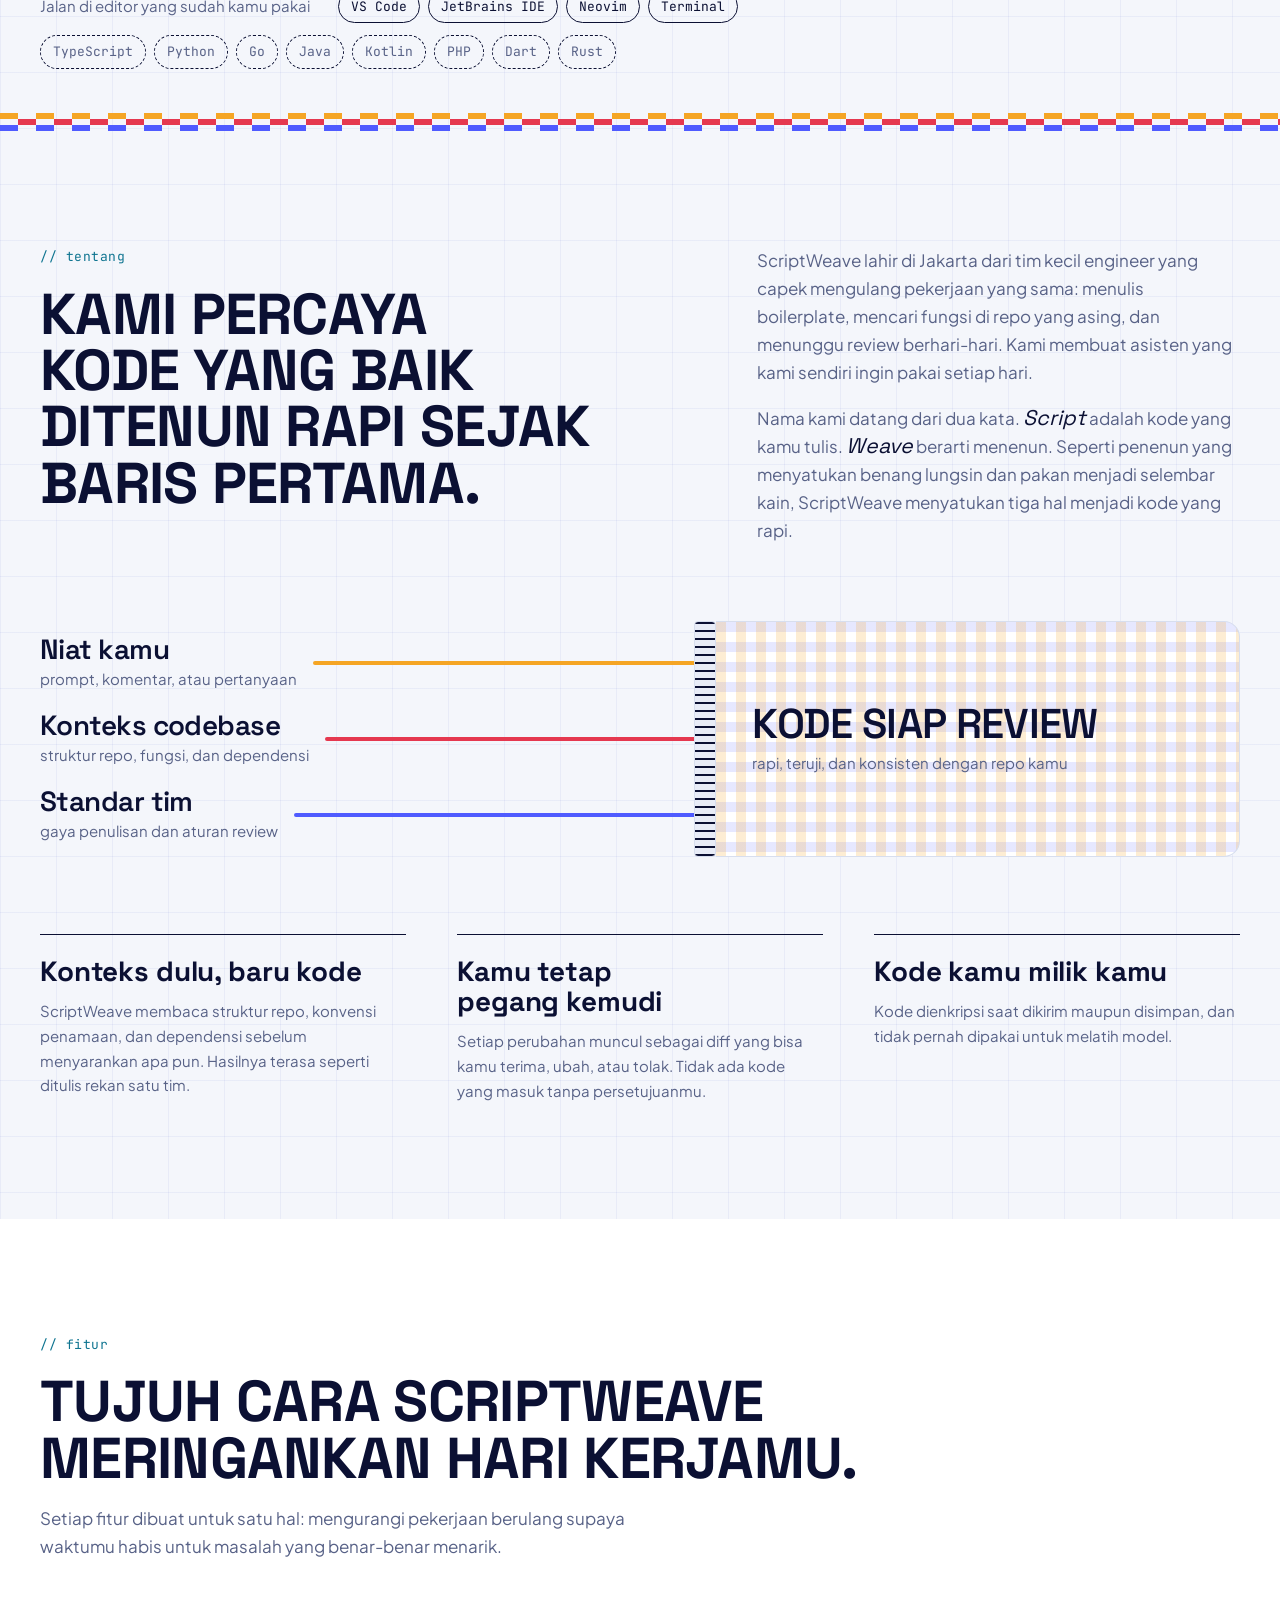
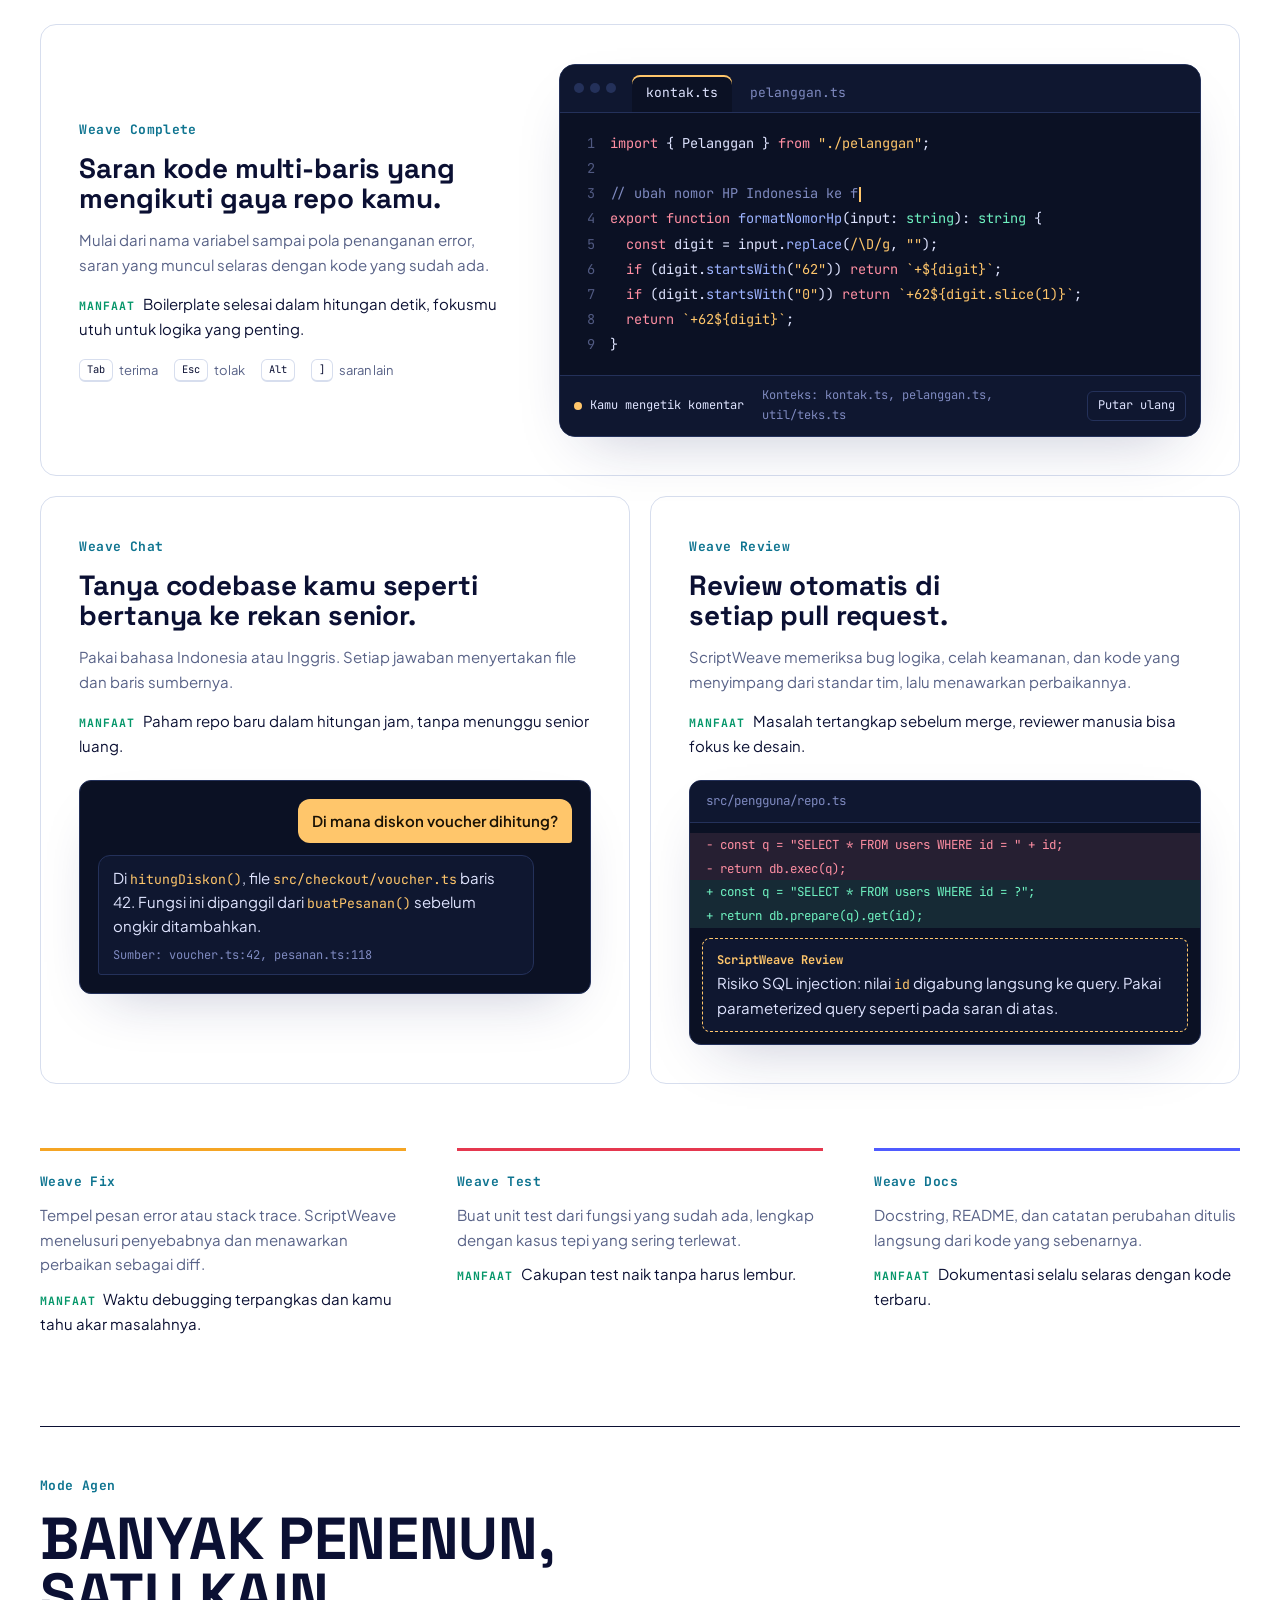
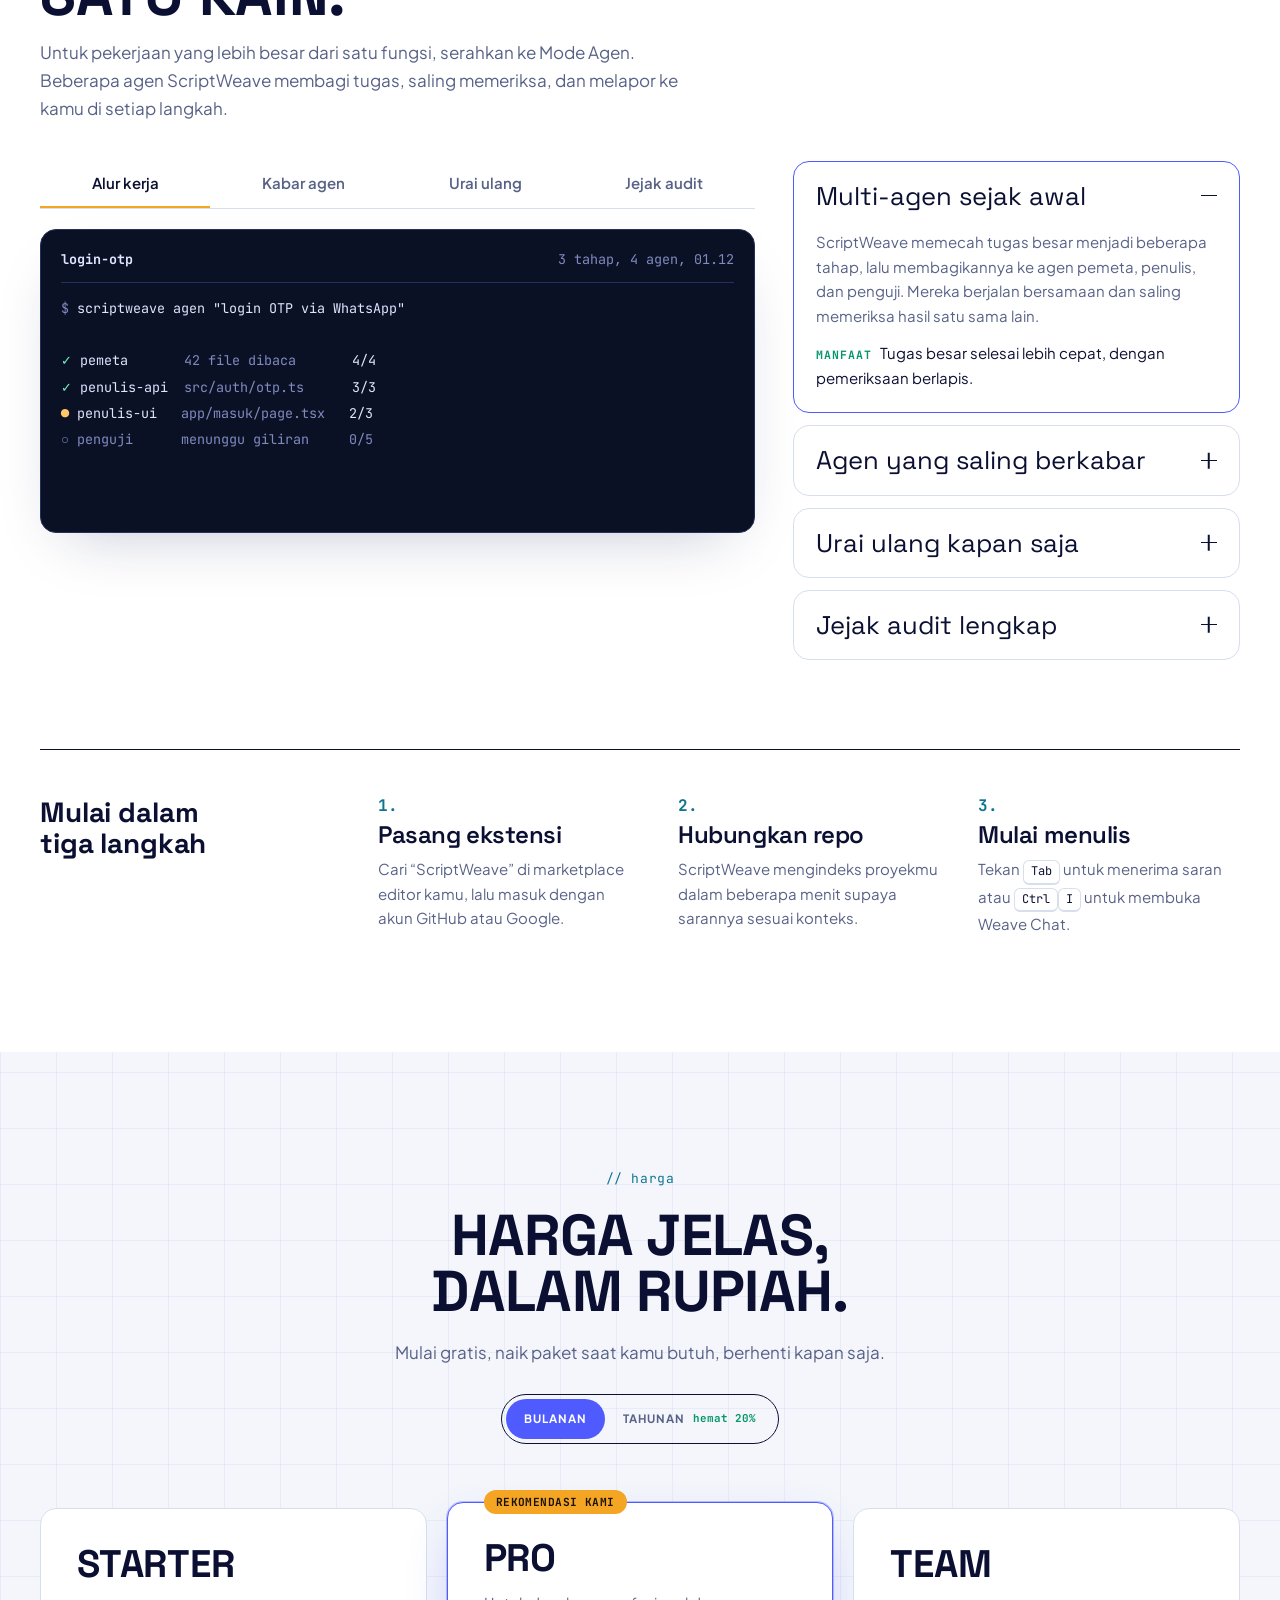
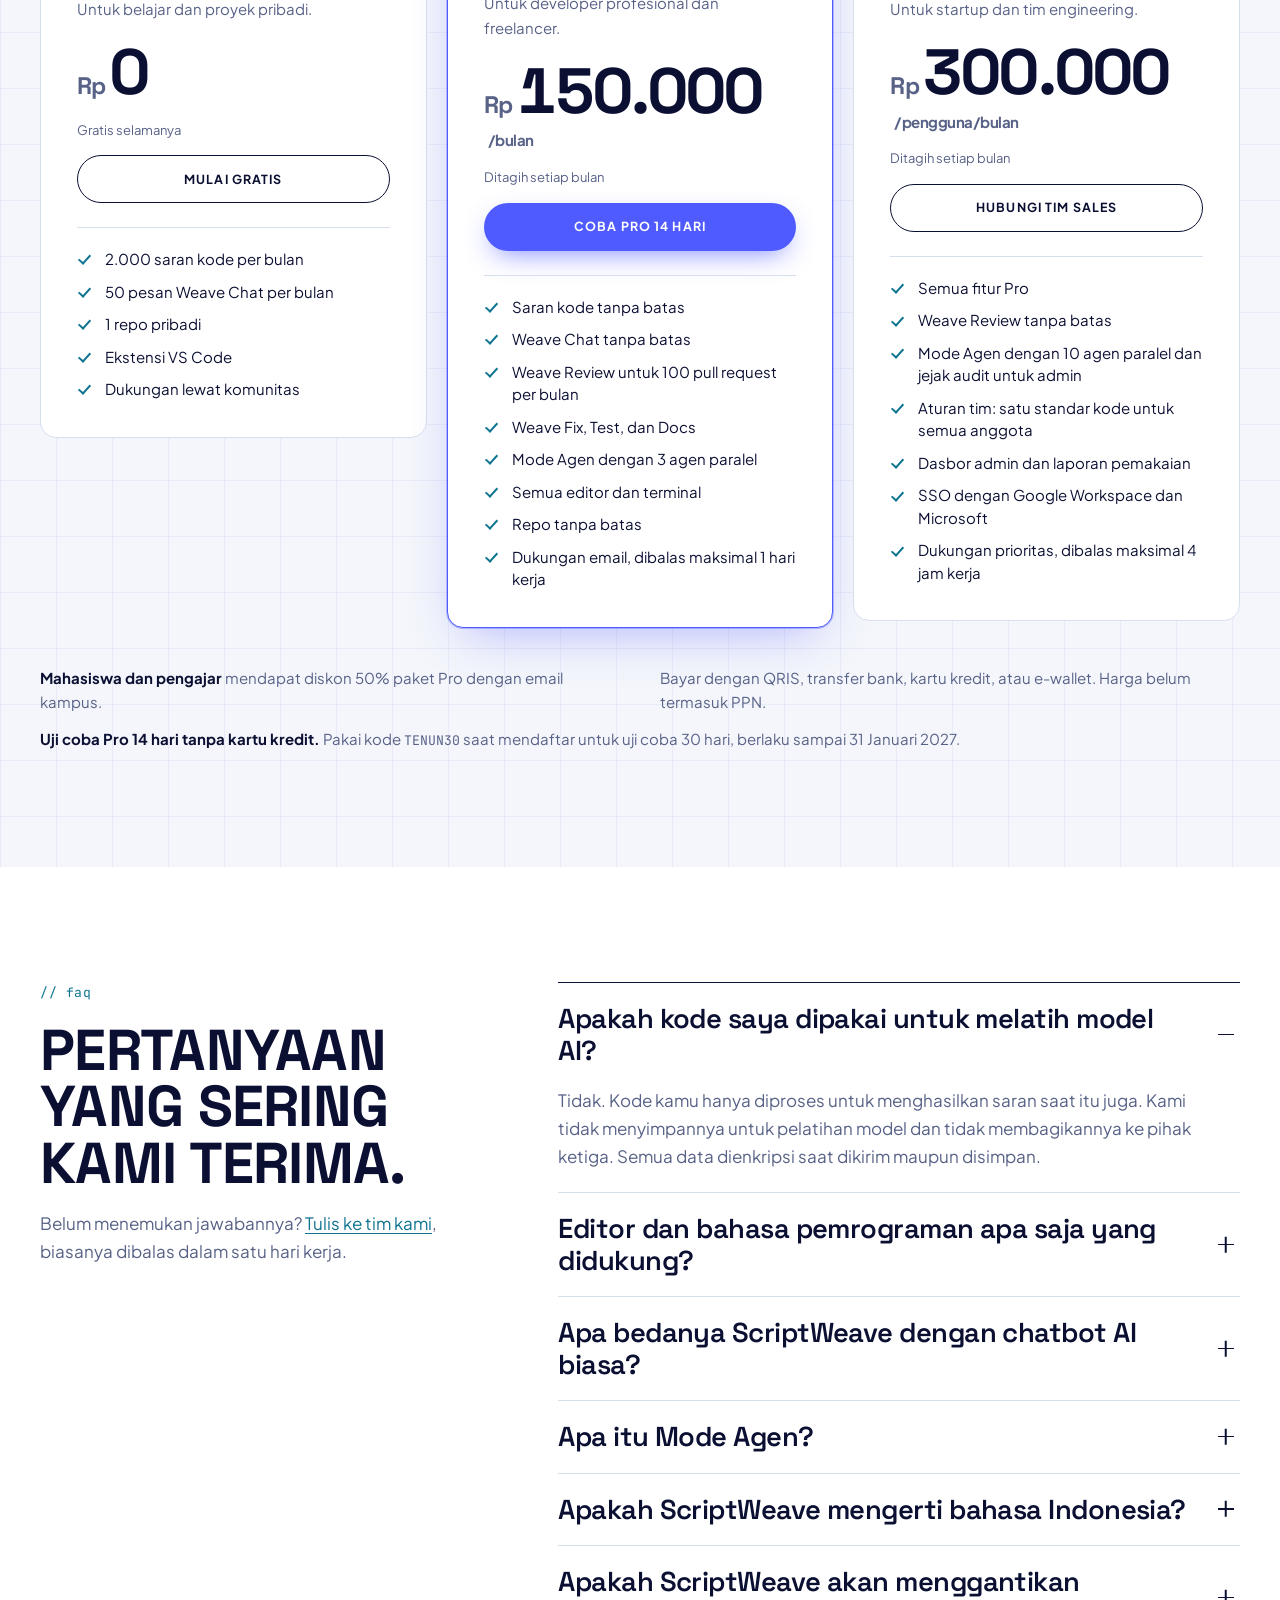
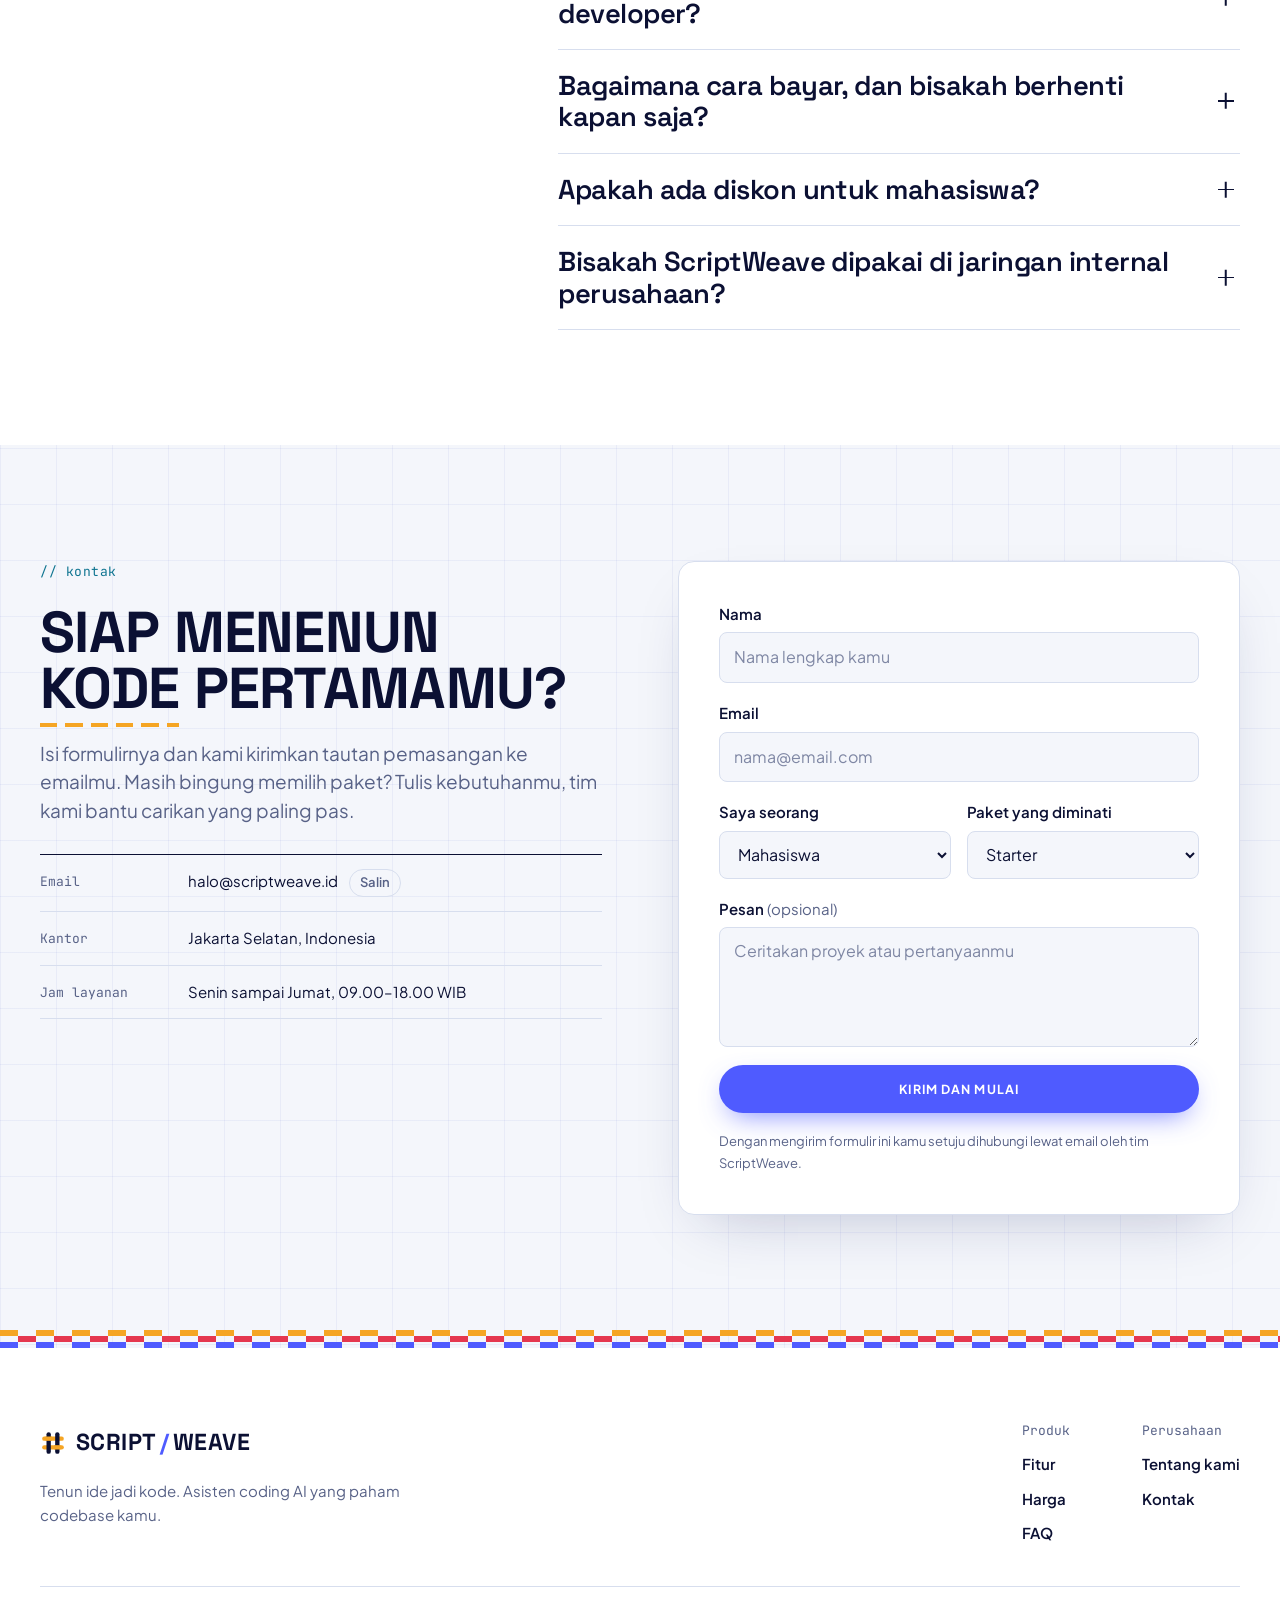
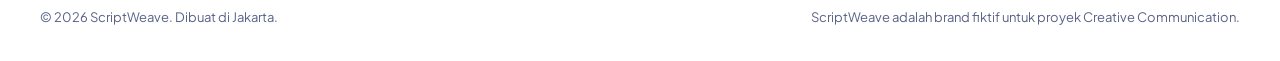
==== commit c0154400: "Add language and theme switches, rework pricing and hero - ID/EN switch in the header: English copy " ====
--- a/scriptweave/index.html
+++ b/scriptweave/index.html
@@ -10,7 +10,11 @@
 <link rel="preconnect" href="https://fonts.gstatic.com" crossorigin>
 <link rel="stylesheet" href="https://fonts.googleapis.com/css2?family=Space+Grotesk:wght@400..700&family=JetBrains+Mono:wght@400;500;700&family=Plus+Jakarta+Sans:ital,wght@0,400..700;1,400..700&display=swap">
 <script>
-  document.documentElement.classList.add('js');
+  (function () {
+    var r = document.documentElement;
+    r.classList.add('js');
+    try { if (localStorage.getItem('sw-theme') === 'dark') r.setAttribute('data-sw-theme', 'dark'); } catch (e) { /* storage unavailable */ }
+  })();
 </script>
 <link rel="stylesheet" href="styles.css">
 </head>
@@ -42,6 +46,14 @@
     </nav>
 
     <div class="header-actions">
+      <div class="lang-switch" role="group" aria-label="Pilih bahasa">
+        <button type="button" data-lang="id" aria-pressed="true">ID</button>
+        <button type="button" data-lang="en" aria-pressed="false">EN</button>
+      </div>
+      <button class="icon-btn" id="theme-toggle" type="button" aria-label="Ganti ke mode gelap">
+        <svg class="i-sun" viewBox="0 0 24 24" aria-hidden="true"><circle cx="12" cy="12" r="4.2"/><path d="M12 2.5v2.6M12 18.9v2.6M2.5 12h2.6M18.9 12h2.6M5.3 5.3l1.8 1.8M16.9 16.9l1.8 1.8M5.3 18.7l1.8-1.8M16.9 7.1l1.8-1.8"/></svg>
+        <svg class="i-moon" viewBox="0 0 24 24" aria-hidden="true"><path d="M20 14.2A8.2 8.2 0 0 1 9.8 4a8.2 8.2 0 1 0 10.2 10.2z"/></svg>
+      </button>
       <a class="btn btn-primary btn-sm header-cta" href="#kontak" data-plan="Starter">Mulai Gratis</a>
       <button class="icon-btn nav-toggle" id="nav-toggle" type="button" aria-expanded="false" aria-controls="site-nav" aria-label="Buka menu">
         <svg viewBox="0 0 24 24" aria-hidden="true"><path d="M4 7h16M4 12h16M4 17h16"/></svg>
@@ -387,12 +399,10 @@
   <!-- d. PRICING / PACKAGES -->
   <section class="section" id="harga">
     <div class="wrap">
-      <div class="section-head section-head-row reveal">
-        <div>
-          <p class="eyebrow">// harga</p>
-          <h2>Harga jelas, dalam rupiah.</h2>
-          <p class="section-sub">Mulai gratis, naik paket saat kamu butuh, berhenti kapan saja.</p>
-        </div>
+      <div class="section-head section-head-center reveal">
+        <p class="eyebrow">// harga</p>
+        <h2>Harga jelas, dalam rupiah.</h2>
+        <p class="section-sub">Mulai gratis, naik paket saat kamu butuh, berhenti kapan saja.</p>
         <div class="bill-toggle" role="group" aria-label="Periode tagihan">
           <button type="button" class="is-on" data-bill="monthly" aria-pressed="true">Bulanan</button>
           <button type="button" data-bill="yearly" aria-pressed="false">Tahunan <span class="save">hemat 20%</span></button>
@@ -400,7 +410,7 @@
       </div>
 
       <div class="plans">
-        <article class="plan reveal">
+        <article class="plan reveal" data-plan-card="Starter">
           <h3>Starter</h3>
           <p class="plan-for">Untuk belajar dan proyek pribadi.</p>
           <p class="price"><span class="cur">Rp</span><span class="amt">0</span></p>
@@ -415,7 +425,7 @@
           </ul>
         </article>
 
-        <article class="plan plan-featured reveal">
+        <article class="plan plan-featured is-selected reveal" data-plan-card="Pro">
           <p class="plan-flag">Rekomendasi kami</p>
           <h3>Pro</h3>
           <p class="plan-for">Untuk developer profesional dan freelancer.</p>
@@ -434,7 +444,7 @@
           </ul>
         </article>
 
-        <article class="plan reveal">
+        <article class="plan reveal" data-plan-card="Team">
           <h3>Team</h3>
           <p class="plan-for">Untuk startup dan tim engineering.</p>
           <p class="price"><span class="cur">Rp</span><span class="amt" data-monthly="300.000" data-yearly="240.000">300.000</span><span class="per">/pengguna/bulan</span></p>
@@ -575,8 +585,8 @@
         </form>
 
         <div class="form-done" id="form-done" hidden tabindex="-1">
-          <p class="form-done-title">Terima kasih, <span id="done-nama">teman</span>.</p>
-          <p>Permintaan paket <strong id="done-paket">Starter</strong> kamu sudah kami catat. Tautan pemasangan akan dikirim ke <strong id="done-email">emailmu</strong>.</p>
+          <p class="form-done-title">Terima kasih, <span id="done-nama" data-no-i18n>teman</span>.</p>
+          <p>Permintaan paket <strong id="done-paket" data-no-i18n>Starter</strong> kamu sudah kami catat. Tautan pemasangan akan dikirim ke <strong id="done-email" data-no-i18n>emailmu</strong>.</p>
           <p class="form-done-demo">Catatan: ini situs demo, formulir belum terhubung ke server sehingga belum ada email yang benar-benar terkirim.</p>
           <button class="btn btn-ghost" type="button" id="form-again">Kirim pesan lain</button>
         </div>
@@ -625,6 +635,7 @@
 </footer>
 
 <script src="vendor/three.min.js"></script>
+<script src="i18n.js"></script>
 <script src="script.js"></script>
 </body>
 </html>
--- a/scriptweave/styles.css
+++ b/scriptweave/styles.css
@@ -2,36 +2,38 @@
    Loom layout: the page opens on a pinned stage where one thread changes form as
    you scroll (yarn ball, warp, woven code, hemmed cloth). Below it, a left-aligned
    editorial column; woven bands mark the seams between major parts.
-   Look: a developer's night screen. Deep blue-black with a faint coordinate grid,
-   threads that glow like fibre optics, and three signal colours taken from code:
-   electric indigo (the thread), cyan (interactive), amber (keywords and accents).
-   One dark world on every device, so there is no light theme. */
+   Look: a bright lab bench. Cool white with a faint coordinate grid, glossy 3D
+   thread with soft shadows, and signal colours taken from code: electric indigo
+   (the thread, primary actions), cyan (labels, focus), amber (accents).
+   Code editors stay dark, as they are on a developer's screen.
+   Light by default; a toggle in the header switches to the dark night-screen
+   palette (data-sw-theme="dark"), remembered per visitor. */
 
 :root {
-  color-scheme: dark;
+  color-scheme: light;
 
   /* colour */
-  --bg: #060912;            /* screen black, blue-biased */
-  --bg-raised: #0a0f1e;
-  --surface: #121a35;
-  --line: #1f2a4d;
-  --grid: rgba(120, 140, 255, .055);
-  --fg: #e8ecff;
-  --muted: #8d98c4;
-  --turmeric: #ffb547;      /* amber signal */
+  --bg: #f4f6fb;            /* cool white */
+  --bg-raised: #ffffff;
+  --surface: #e8ecf7;
+  --line: #d7deee;
+  --grid: rgba(60, 80, 200, .065);
+  --fg: #0b1033;
+  --muted: #586287;
+  --turmeric: #f5a524;      /* amber signal */
   --turmeric-ink: #1a1205;
-  --accent-text: #6fe7ff;   /* cyan: links, labels, focus */
-  --cyan: #3de0ff;
-  --cyan-ink: #031319;
-  --madder: #ff5c7a;
-  --ok: #3df5a8;
-  --yarn: #6c7bff;          /* the thread that runs through the stage */
-  --yarn-hi: #b9c2ff;
-  --yarn-lo: #222a8a;
-  --shadow: 0 30px 80px -30px rgba(0, 0, 0, .85);
-  --glow: 0 0 0 1px rgba(61, 224, 255, .35), 0 0 42px -8px rgba(61, 224, 255, .45);
-
-  /* the editor mock-ups */
+  --accent-text: #0e7490;   /* cyan text, readable on white */
+  --cyan: #0891b2;
+  --cyan-ink: #ffffff;
+  --madder: #e5384f;
+  --ok: #059669;
+  --yarn: #4f5bff;          /* the thread that runs through the stage */
+  --yarn-hi: #9aa3ff;
+  --yarn-lo: #1e2499;
+  --shadow: 0 24px 60px -28px rgba(20, 30, 90, .28);
+  --glow: 0 0 0 1px rgba(79, 91, 255, .35), 0 18px 48px -18px rgba(79, 91, 255, .45);
+
+  /* the editor mock-ups stay dark, like a real editor */
   --ed-bg: #0b1124;
   --ed-bar: #0f1730;
   --ed-line: #24315a;
@@ -61,6 +63,28 @@
   --r-sm: 8px;
   --r-lg: 16px;
   --header-h: 64px;
+}
+
+/* dark mode, chosen with the header toggle */
+:root[data-sw-theme="dark"] {
+  color-scheme: dark;
+  --bg: #060912;
+  --bg-raised: #0a0f1e;
+  --surface: #121a35;
+  --line: #1f2a4d;
+  --grid: rgba(120, 140, 255, .055);
+  --fg: #e8ecff;
+  --muted: #8d98c4;
+  --turmeric: #ffb547;
+  --accent-text: #6fe7ff;
+  --cyan: #3de0ff;
+  --madder: #ff5c7a;
+  --ok: #3df5a8;
+  --yarn: #6c7bff;
+  --yarn-hi: #b9c2ff;
+  --yarn-lo: #222a8a;
+  --shadow: 0 30px 80px -30px rgba(0, 0, 0, .85);
+  --glow: 0 0 0 1px rgba(61, 224, 255, .35), 0 0 42px -8px rgba(61, 224, 255, .45);
 }
 
 /* ---------- base ---------- */
@@ -1267,28 +1291,27 @@
 }
 .price-foot li:last-child:nth-child(odd) { grid-column: 1 / -1; }
 
-/* ---------- night-screen layer ---------- */
+/* ---------- lab-bench layer ---------- */
 
 body {
   background-color: var(--bg);
   background-image:
-    radial-gradient(1200px 700px at 78% -8%, rgba(108, 123, 255, .16), transparent 60%),
-    radial-gradient(900px 600px at 0% 30%, rgba(61, 224, 255, .06), transparent 60%),
+    radial-gradient(1100px 650px at 80% -10%, rgba(79, 91, 255, .12), transparent 60%),
+    radial-gradient(900px 600px at 0% 30%, rgba(8, 145, 178, .07), transparent 60%),
     linear-gradient(var(--grid) 1px, transparent 1px),
     linear-gradient(90deg, var(--grid) 1px, transparent 1px);
   background-size: auto, auto, 56px 56px, 56px 56px;
 }
 .section-alt, .site-footer { background-color: var(--bg-raised); }
-.site-header { background: color-mix(in srgb, var(--bg) 78%, transparent); }
+.site-header { background: color-mix(in srgb, var(--bg) 82%, transparent); }
 
 h1 { line-height: .9; }
 h2 { line-height: .98; }
 .chapter h2 { font-size: clamp(2rem, 1rem + 3.4vw, 4rem); line-height: .96; }
 .ch-num, .steps-list li::before { font-family: var(--font-mono); font-size: 1rem; font-weight: 700; color: var(--accent-text); }
-.ch-num::before, .steps-list li::before { letter-spacing: .04em; }
 .th-label strong, .loom-cloth strong, .steps-list strong, .faq-list summary, .form-done-title { font-weight: 600; letter-spacing: -.02em; }
 .wordmark { font-weight: 700; letter-spacing: .02em; }
-.wordmark i { color: var(--cyan); }
+.wordmark i { color: var(--yarn); }
 .price, .amt { font-weight: 700; letter-spacing: -.03em; }
 
 /* the second headline line carries the one gradient on the page */
@@ -1299,30 +1322,78 @@
   color: transparent;
 }
 
-.btn-primary { background: var(--cyan); color: var(--cyan-ink); box-shadow: 0 0 28px -8px rgba(61, 224, 255, .7); }
-.btn-primary:hover { background: var(--turmeric); color: var(--turmeric-ink); box-shadow: 0 0 28px -8px rgba(255, 181, 71, .7); }
-.btn-ghost { border-color: var(--line); }
-.btn-ghost:hover { background: transparent; border-color: var(--cyan); color: var(--cyan); }
-.icon-btn { border-color: var(--line); }
-
-.stage-dots li.is-on { background: var(--cyan); box-shadow: 0 0 10px var(--cyan); }
-.tag { background: var(--surface); border-color: var(--line); color: var(--fg); }
-.tag-ink { background: var(--bg); border-color: var(--cyan); color: var(--cyan); }
+.btn-primary { background: var(--yarn); color: #fff; box-shadow: 0 10px 28px -10px rgba(79, 91, 255, .8); }
+.btn-primary:hover { background: var(--fg); color: #fff; box-shadow: 0 10px 28px -10px rgba(11, 16, 51, .6); }
+.btn-ghost { border-color: var(--fg); }
+.btn-ghost:hover { background: transparent; border-color: var(--yarn); color: var(--yarn); }
+
+.stage-dots li.is-on { background: var(--yarn); box-shadow: 0 0 10px rgba(79, 91, 255, .7); }
+.tag { background: var(--bg-raised); border-color: var(--line); color: var(--fg); }
+.tag-ink { background: var(--fg); border-color: var(--fg); color: #fff; }
 .tag-ok { background: var(--turmeric); border-color: var(--turmeric); color: var(--turmeric-ink); }
 
-.editor, .mock, .term { border-color: var(--ed-line); box-shadow: var(--shadow), 0 0 0 1px rgba(108, 123, 255, .12); }
-.feature, .plan, .contact-panel, .note { background: color-mix(in srgb, var(--bg-raised) 86%, transparent); }
-.plan-featured { border-color: var(--cyan); box-shadow: var(--glow); }
-.note.is-open { border-color: var(--cyan); }
-.bill-toggle { border-color: var(--line); }
-.bill-toggle button.is-on { background: var(--cyan); color: var(--cyan-ink); }
-.compat-list li { border-color: var(--line); }
-.principle, .steps, .faq-list, .contact-list, .agent { border-top-color: var(--line); }
-.field input:focus, .field select:focus, .field textarea:focus { border-color: var(--cyan); box-shadow: 0 0 0 3px rgba(61, 224, 255, .15); }
-
+.editor, .mock, .term { border-color: var(--ed-line); box-shadow: var(--shadow); }
+.feature, .plan, .contact-panel, .note { background: var(--bg-raised); }
+.plan-featured { border-color: var(--yarn); box-shadow: var(--glow); }
+.note.is-open { border-color: var(--yarn); }
+.bill-toggle button.is-on { background: var(--yarn); color: #fff; }
+.compat-list li { border-color: var(--fg); }
+.field input:focus, .field select:focus, .field textarea:focus { border-color: var(--yarn); box-shadow: 0 0 0 3px rgba(79, 91, 255, .15); }
 
 /* hero prompt line */
 .prompt { display: flex; flex-wrap: wrap; align-items: center; gap: 0 .6ch; color: var(--fg); }
 .prompt .dollar { color: var(--ok); }
 .prompt .dim { color: var(--muted); }
-.prompt .caret { width: .6ch; height: 1.15em; background: var(--cyan); animation: blink 1s steps(1) infinite; }
+.prompt .caret { width: .6ch; height: 1.15em; background: var(--yarn); animation: blink 1s steps(1) infinite; }
+
+/* ---------- header controls: language and theme ---------- */
+.lang-switch { display: inline-flex; padding: 3px; border: 1.5px solid var(--line); border-radius: 999px; }
+.lang-switch button {
+  min-width: 36px;
+  min-height: 32px;
+  padding: 0 8px;
+  border: 0;
+  border-radius: 999px;
+  background: transparent;
+  color: var(--muted);
+  font-family: var(--font-mono);
+  font-size: .72rem;
+  font-weight: 700;
+  letter-spacing: .06em;
+  cursor: pointer;
+}
+.lang-switch button[aria-pressed="true"] { background: var(--fg); color: var(--bg); }
+.i-sun { display: none; }
+:root[data-sw-theme="dark"] .i-sun { display: block; }
+:root[data-sw-theme="dark"] .i-moon { display: none; }
+.btn-primary:hover, .tag-ink { color: var(--bg); }
+@media (max-width: 480px) {
+  .header-row { gap: 10px; }
+  .header-actions { gap: 6px; }
+  .brand { gap: 7px; }
+  .wordmark { font-size: 1.12rem; }
+  .mark { width: 22px; height: 22px; }
+  .lang-switch button { min-width: 30px; min-height: 30px; padding: 0 6px; }
+  .header-actions .icon-btn { width: 36px; height: 36px; }
+  .is-live .hero-foot .lede { max-width: calc(100% - 36px); }
+}
+
+/* ---------- hero: room under the navbar ---------- */
+.story-hero { padding-top: clamp(48px, 8vw, 96px); }
+.is-live .story-hero { padding-top: clamp(40px, 9vh, 96px); }
+@media (min-width: 900px) and (max-height: 700px) {
+  .is-live .story-hero { padding-top: clamp(28px, 6vh, 56px); }
+}
+
+/* ---------- pricing: centred period switch, selectable plans ---------- */
+.section-head-center { justify-items: center; max-width: 46rem; margin-inline: auto; text-align: center; }
+.section-head-center .section-sub { margin-inline: auto; }
+.section-head-center .bill-toggle { margin-top: 10px; }
+.plan { cursor: pointer; transition: transform .25s ease, box-shadow .25s ease, border-color .25s ease; }
+.plan-featured:not(.is-selected) { border: 1px solid var(--line); box-shadow: none; }
+.plan.is-selected { border: 1.5px solid var(--yarn); box-shadow: var(--glow); transform: translateY(-6px); }
+.plan.is-selected .btn-ghost { background: var(--yarn); border-color: var(--yarn); color: #fff; }
+.plan:not(.is-selected) .btn-primary { background: transparent; border-color: var(--fg); color: var(--fg); box-shadow: none; }
+.plan:not(.is-selected) .btn-primary:hover { border-color: var(--yarn); color: var(--yarn); }
+@media (prefers-reduced-motion: reduce) { .plan.is-selected { transform: none; } }
+
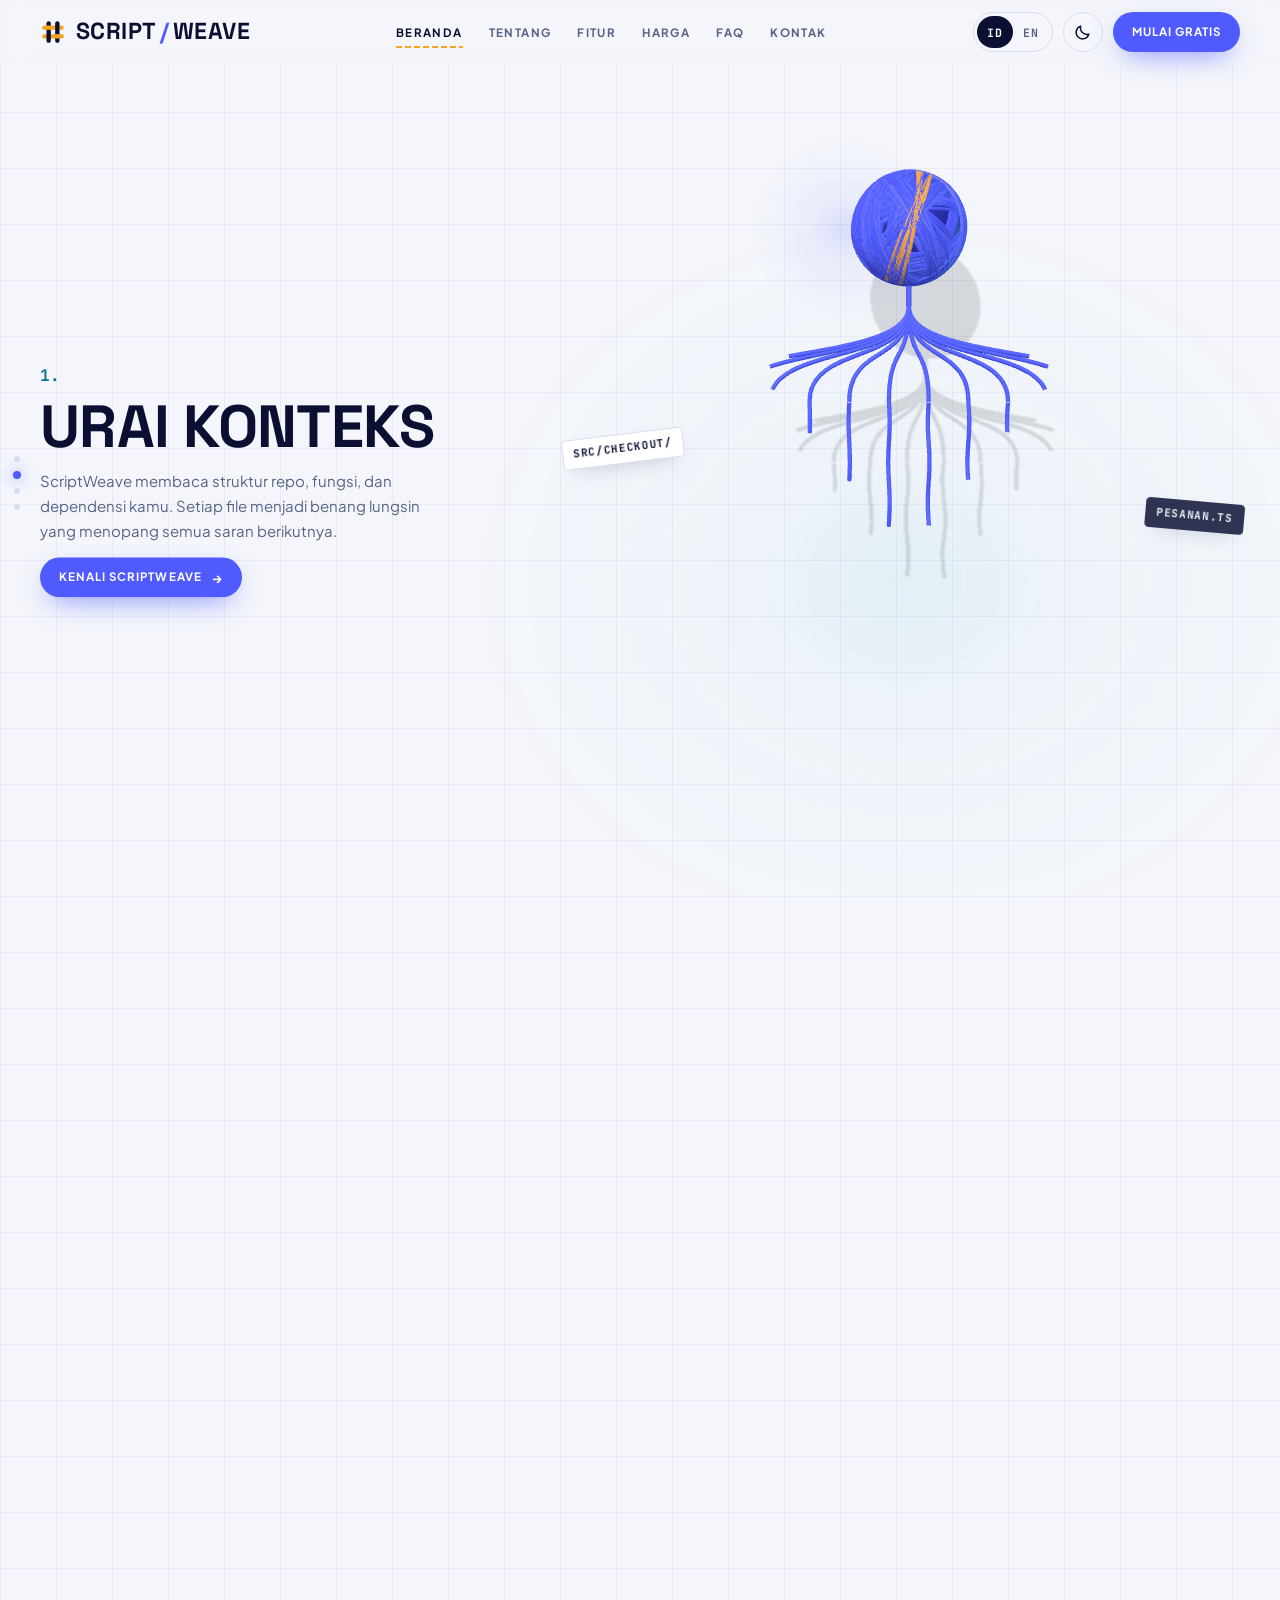
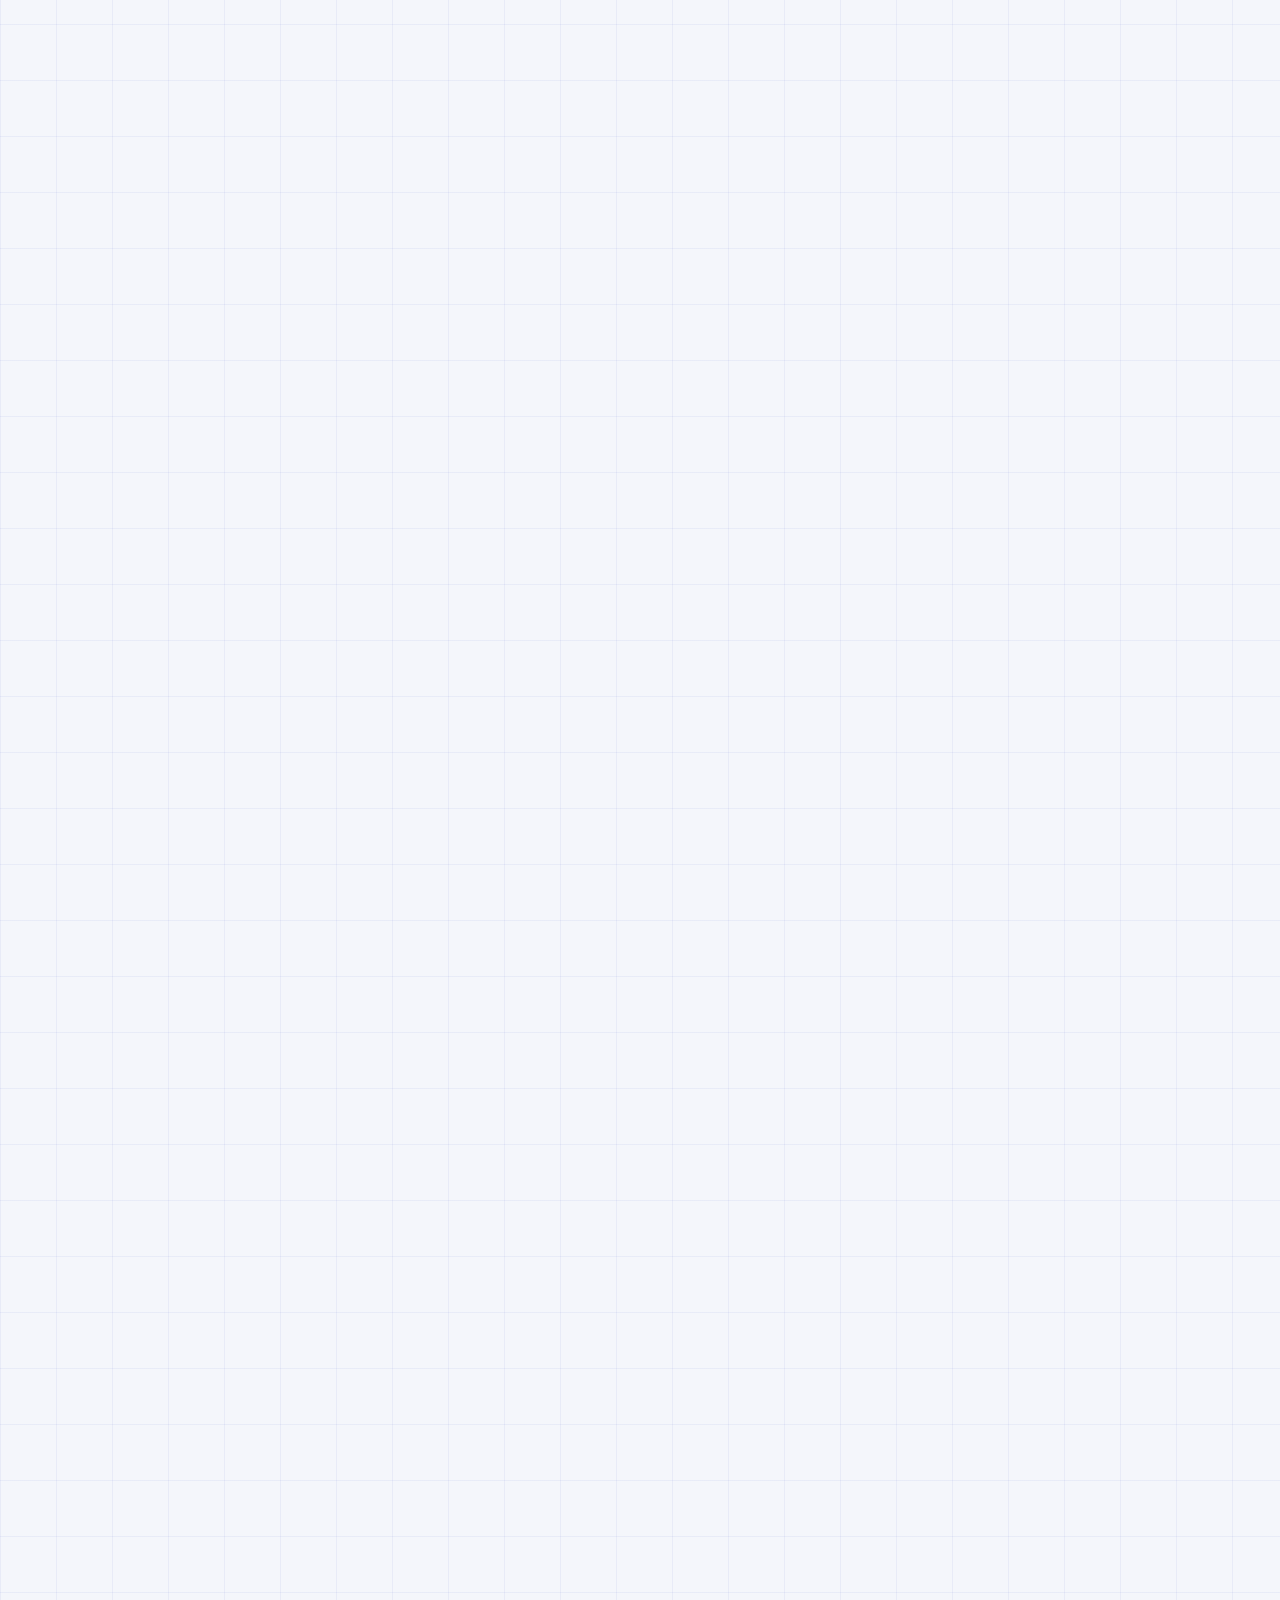
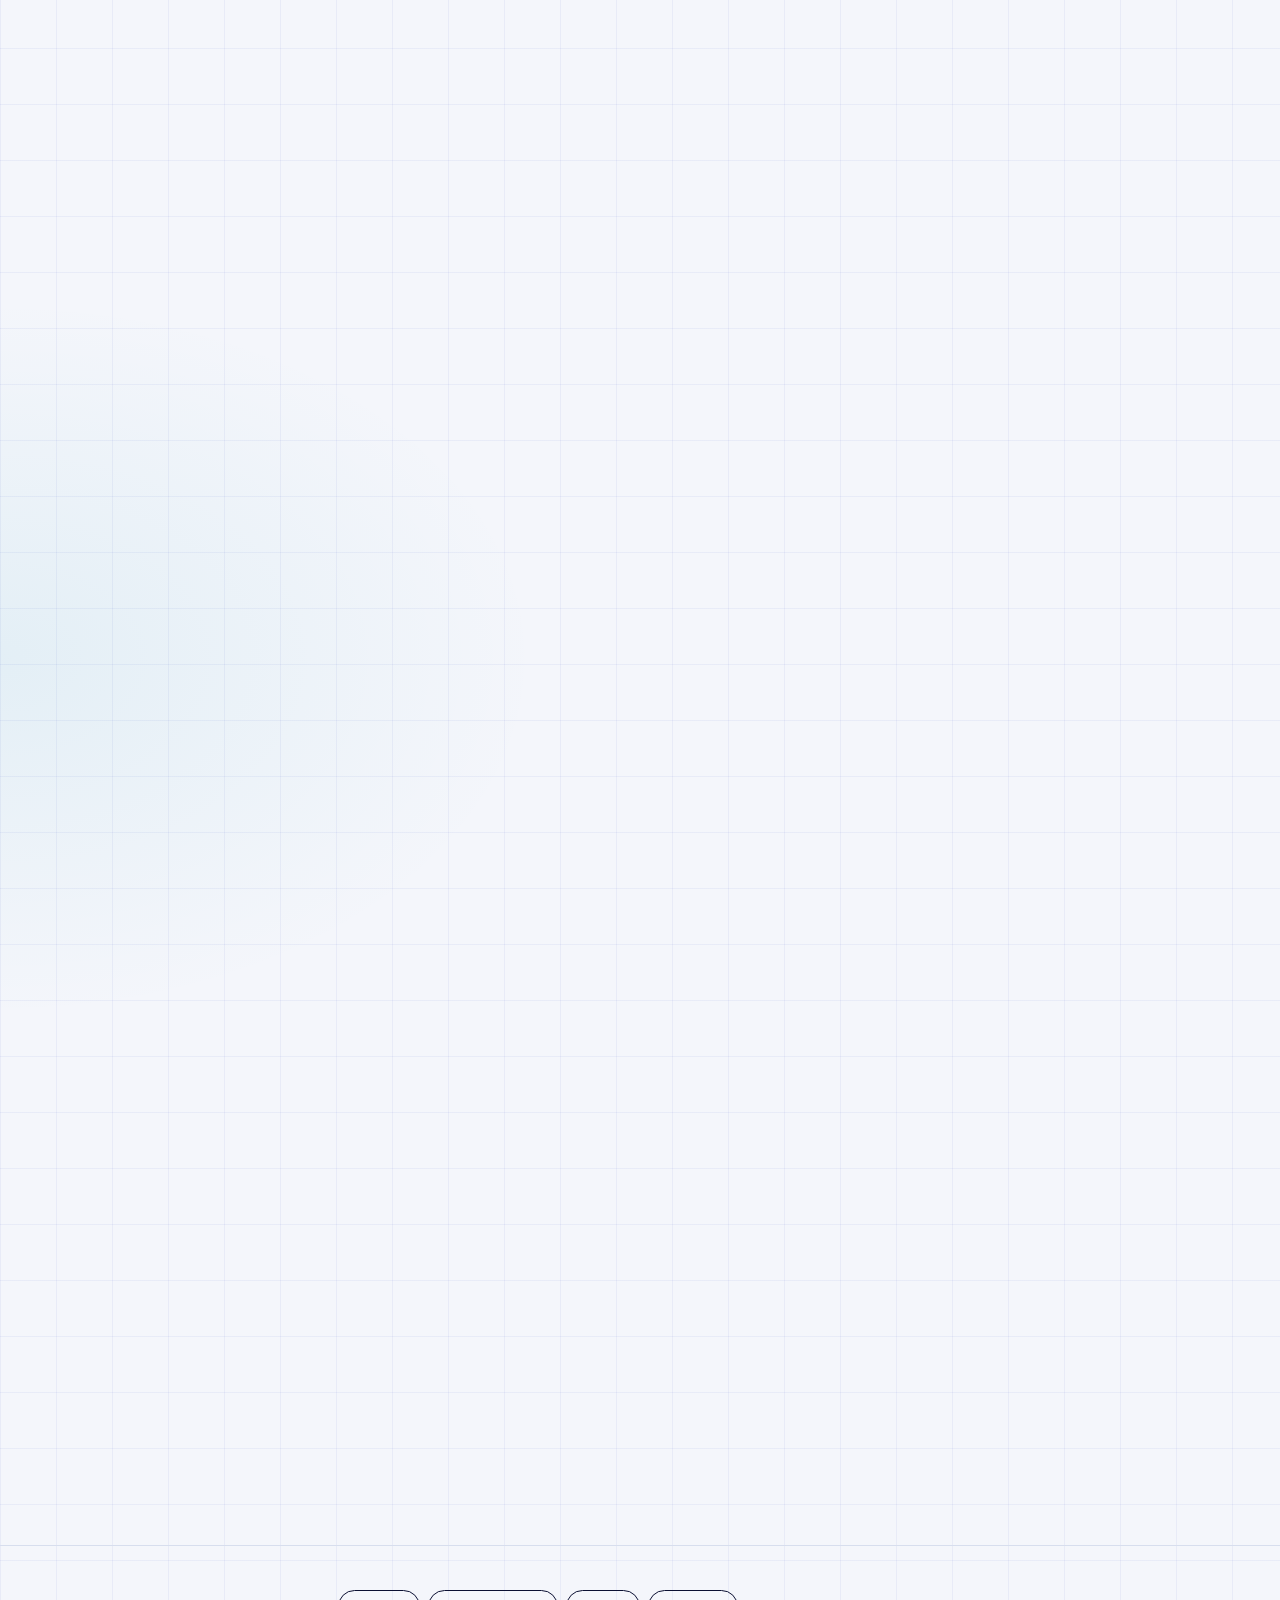
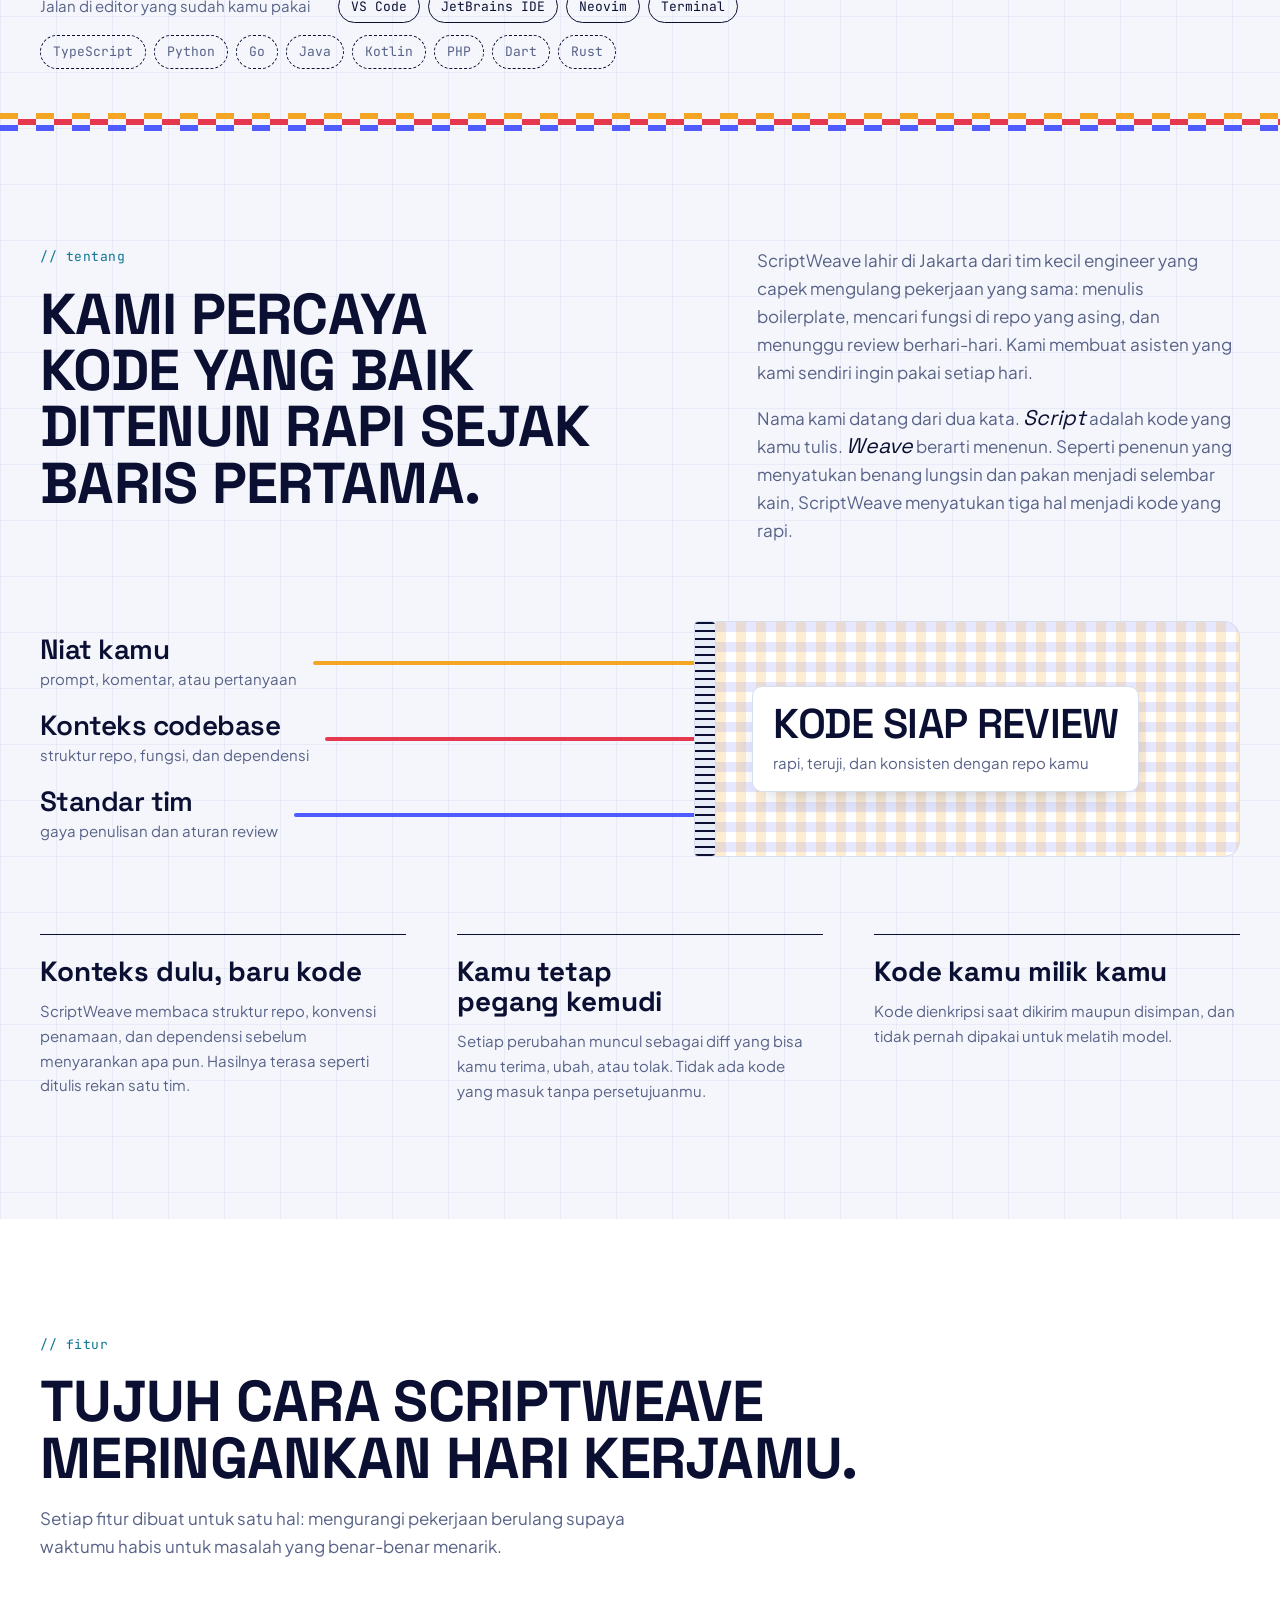
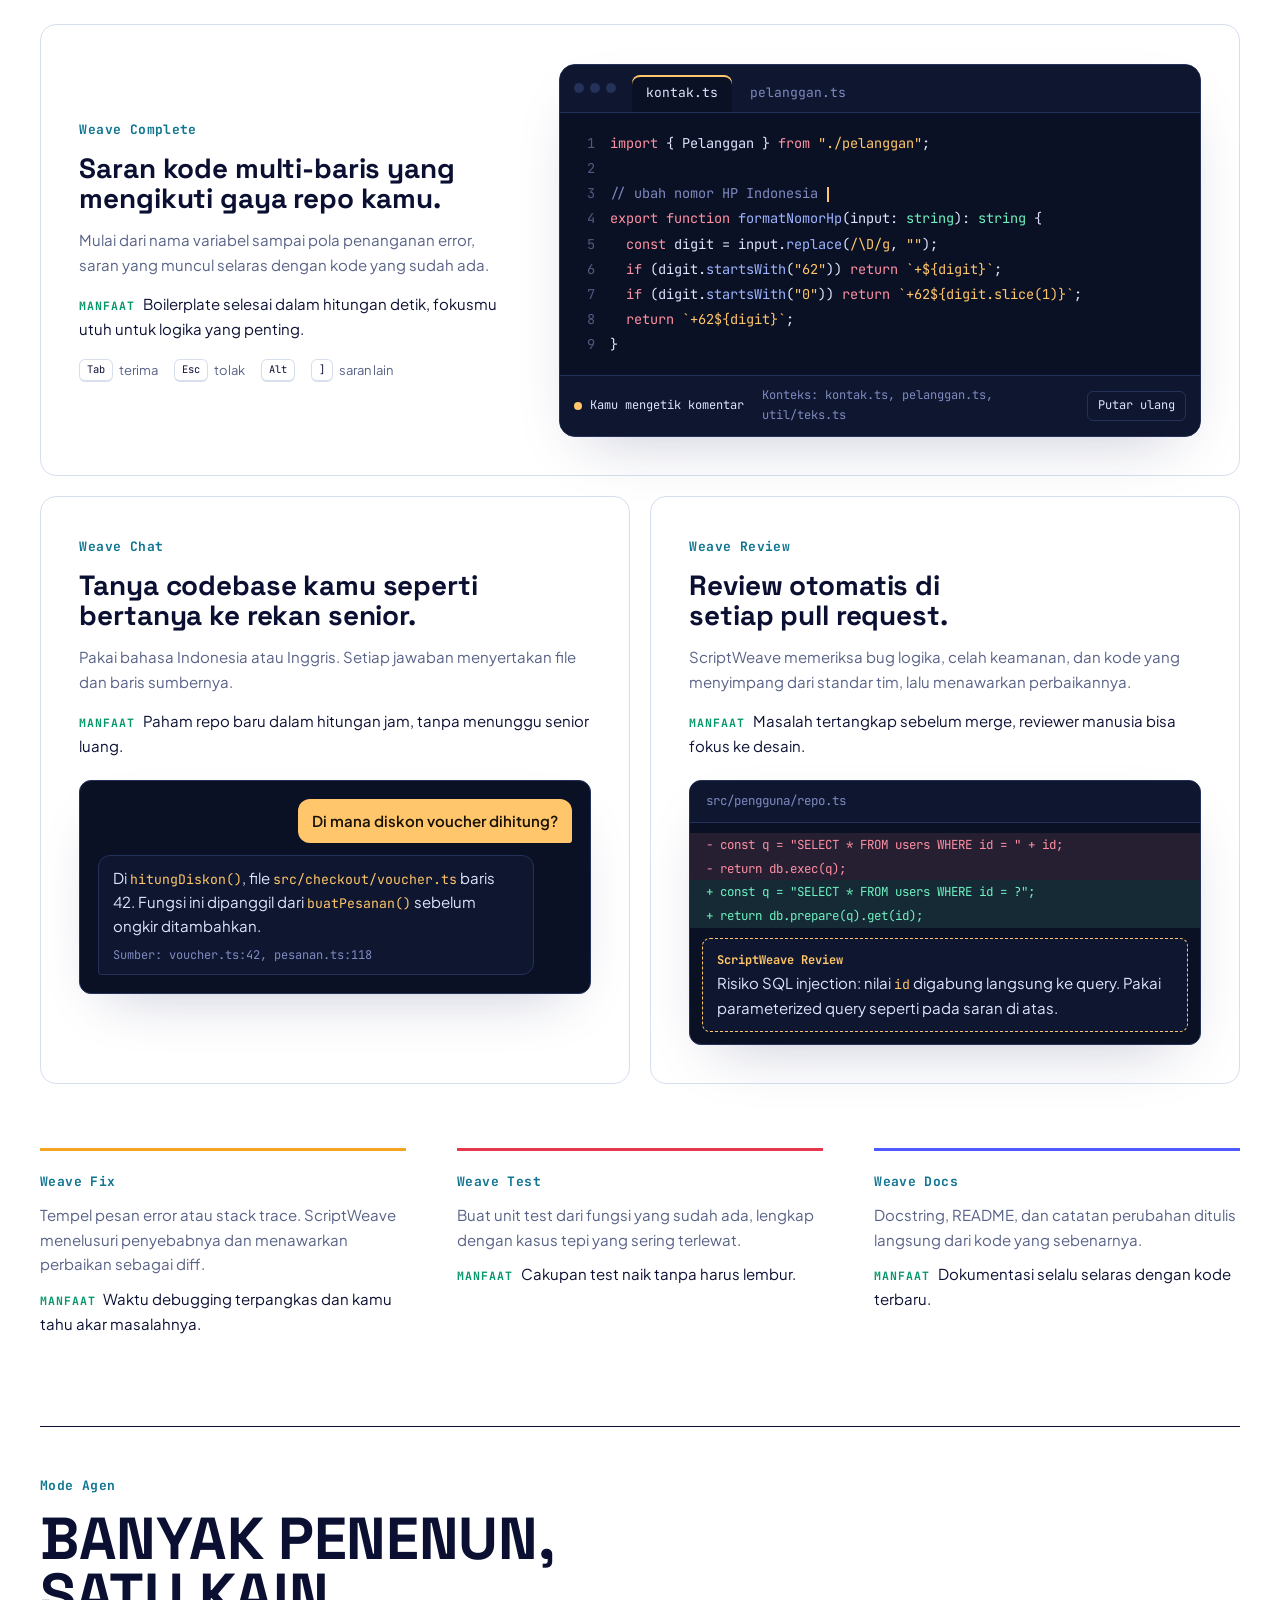
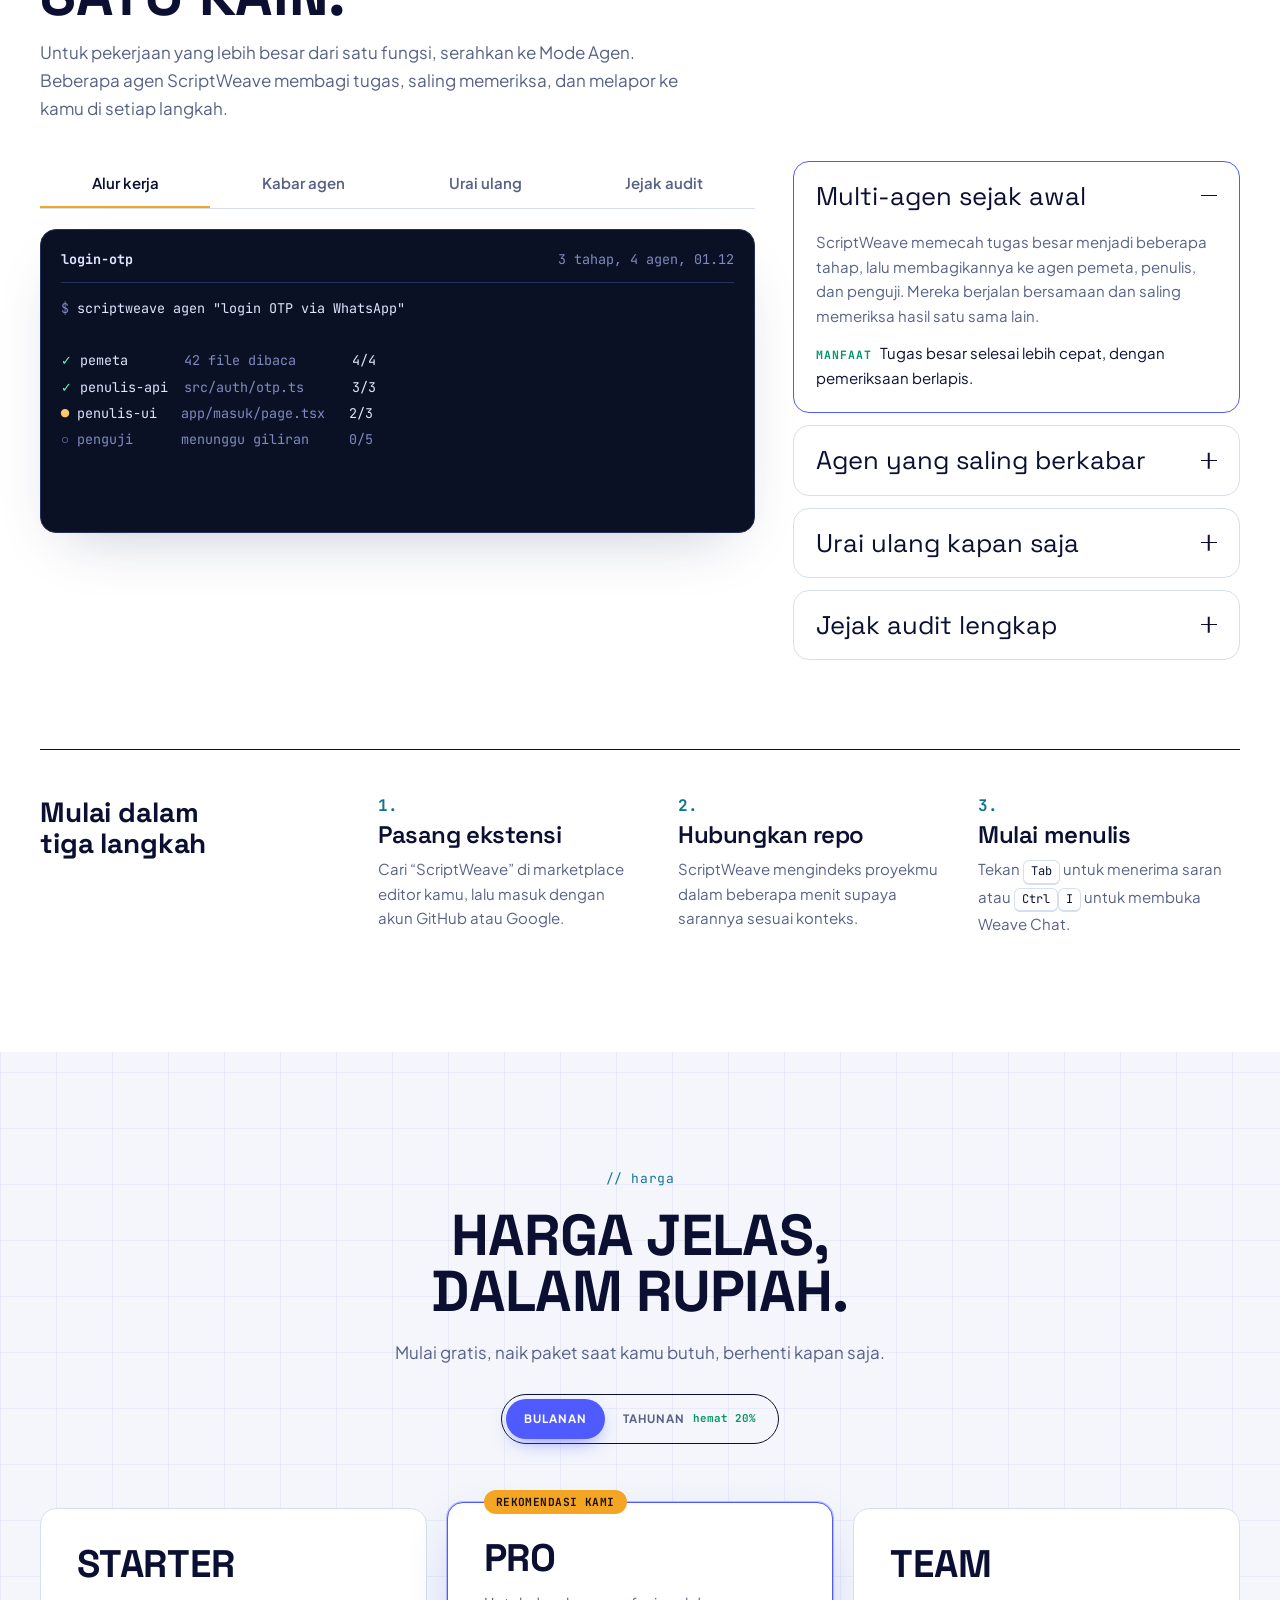
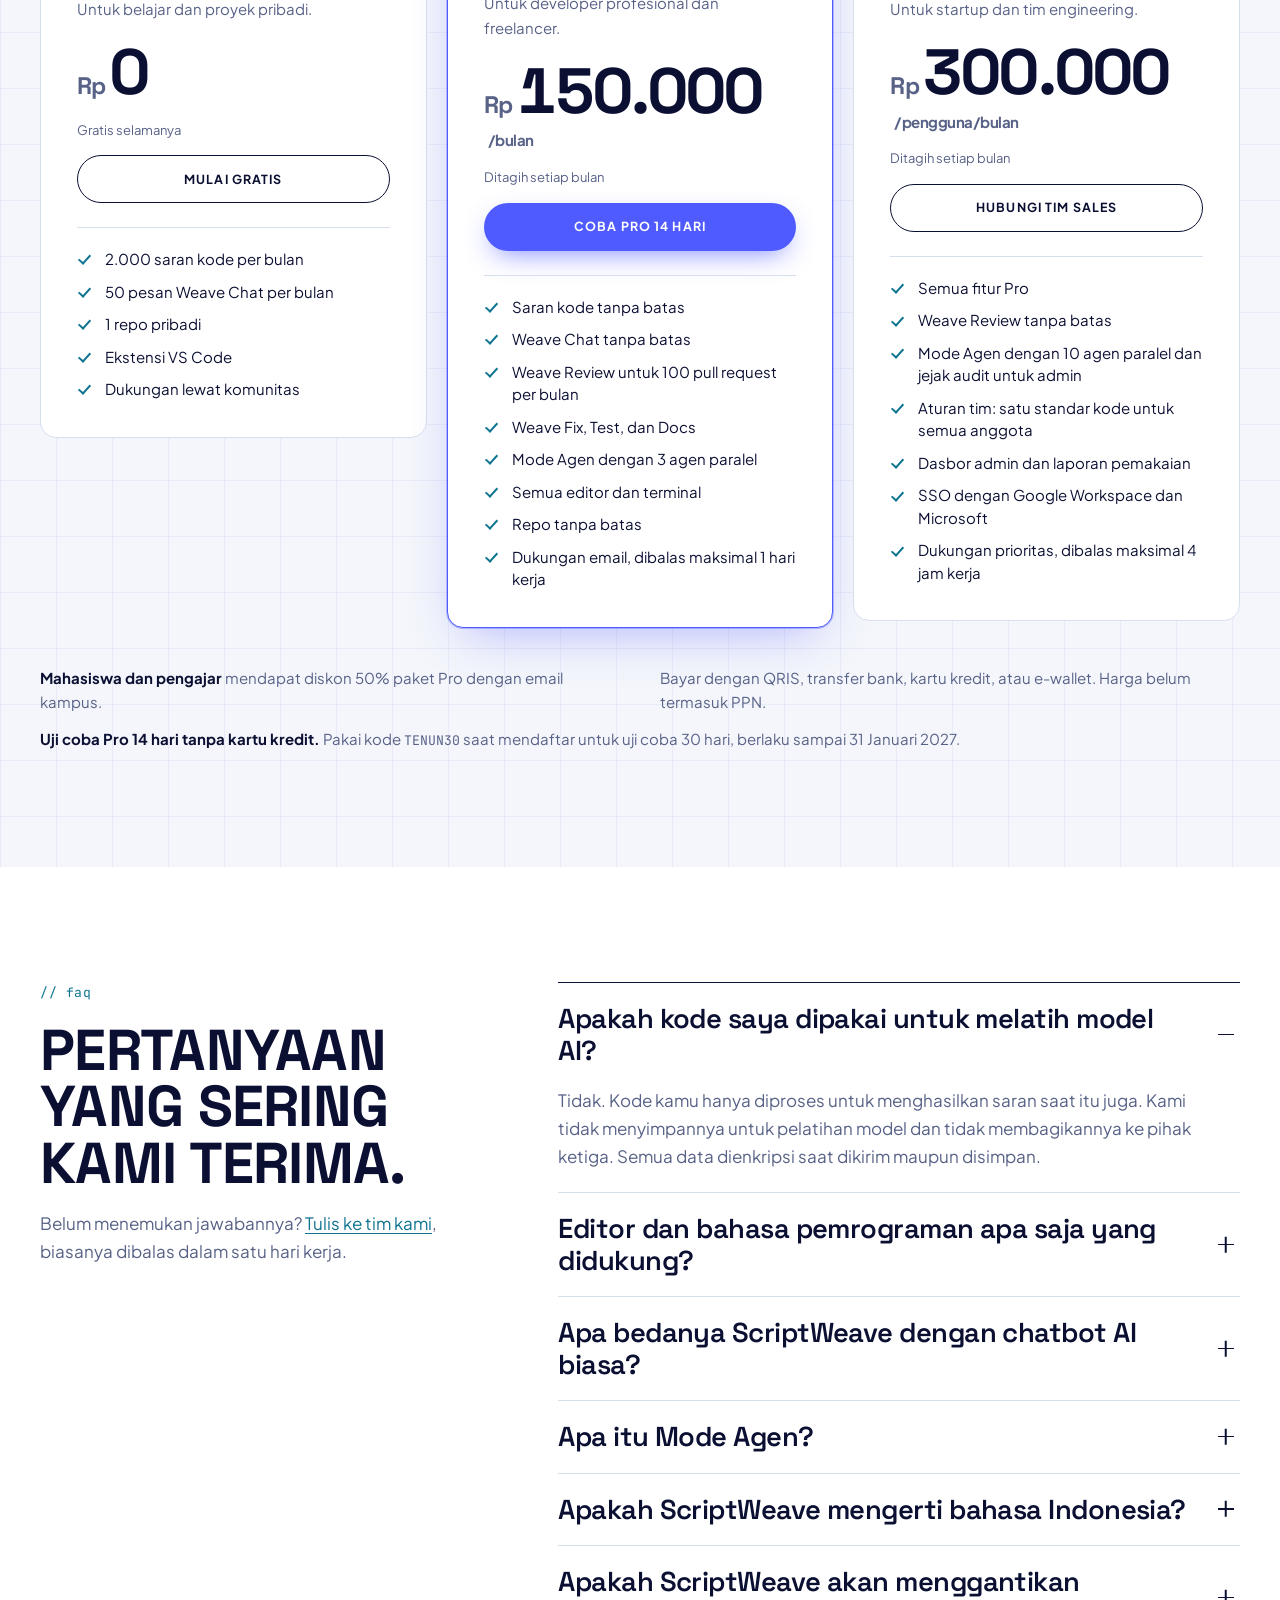
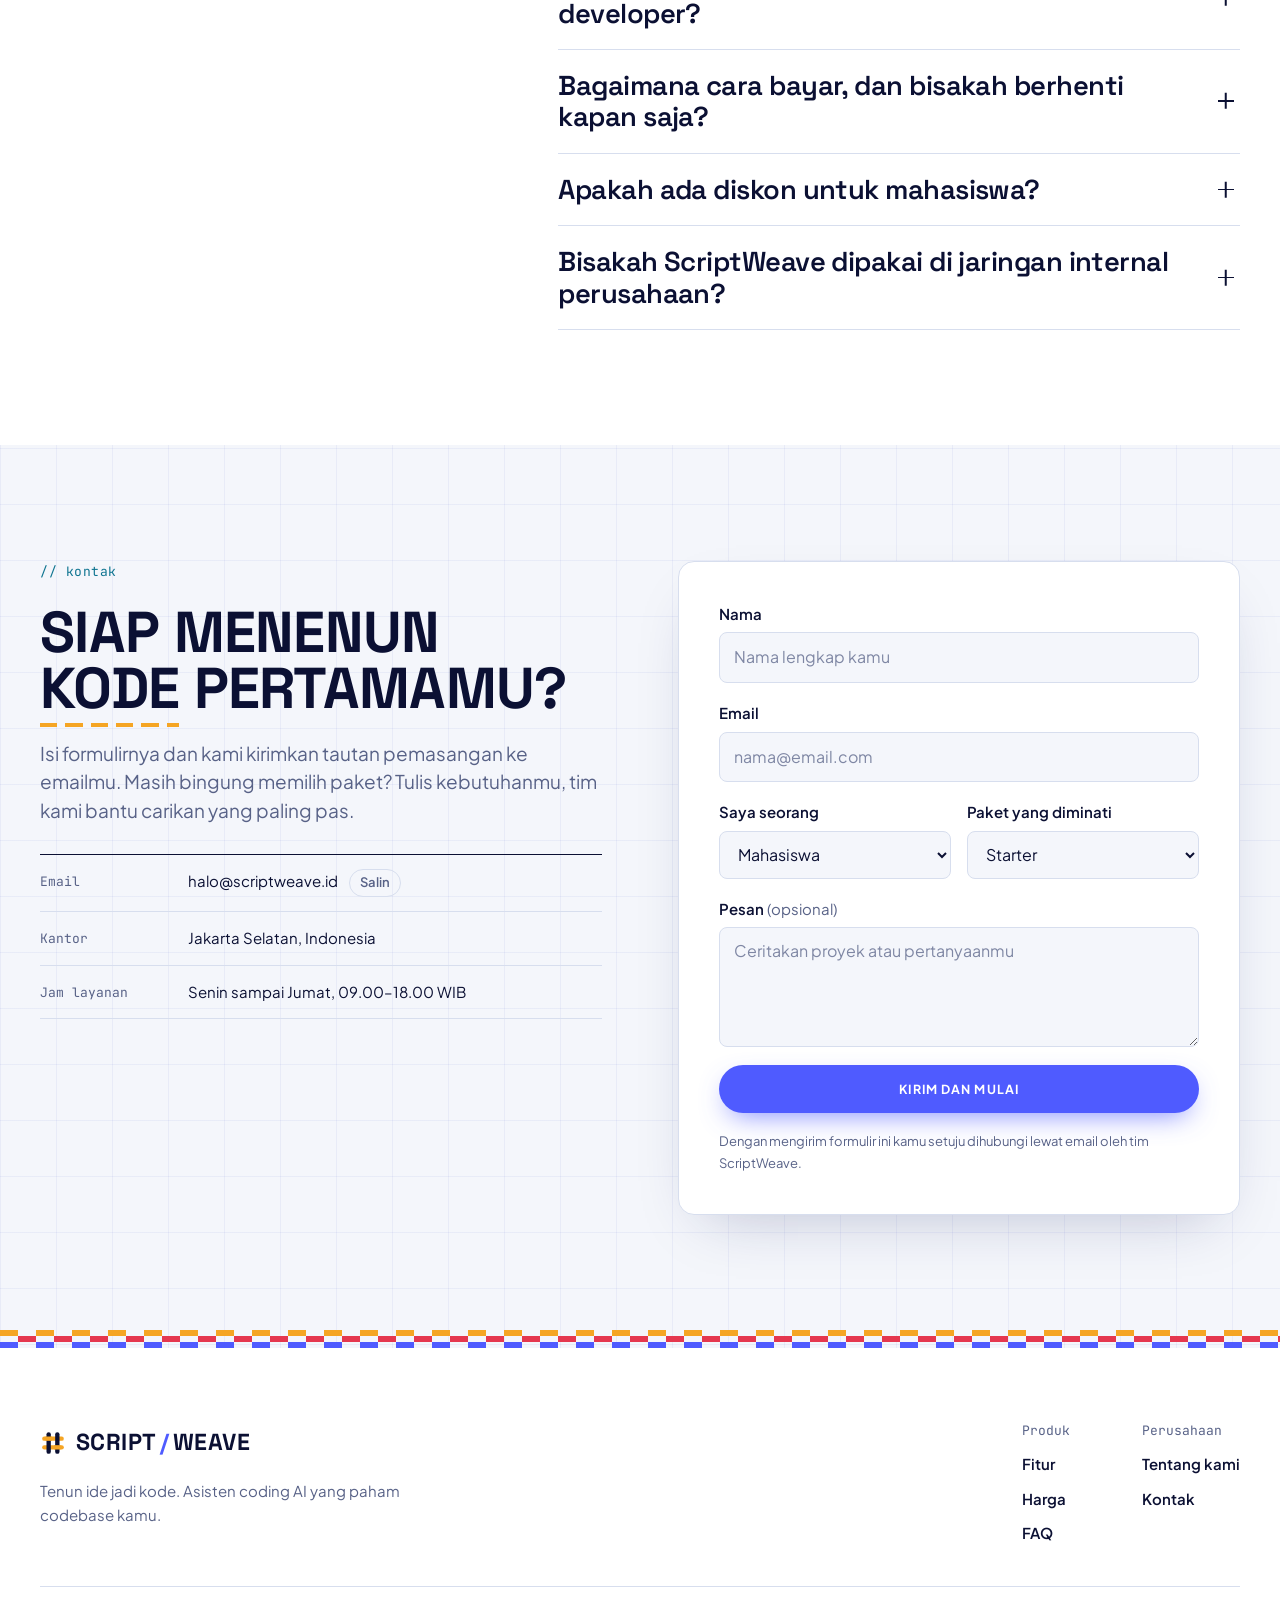
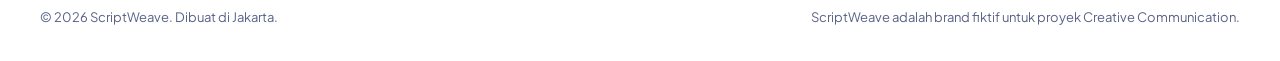
==== commit 11b4f39f: "Animate the billing switch and make the cloth card readable A thumb now slides between Monthly and Y" ====
--- a/scriptweave/index.html
+++ b/scriptweave/index.html
@@ -162,8 +162,10 @@
         </ul>
         <div class="loom-reed" aria-hidden="true"></div>
         <div class="loom-cloth">
-          <strong>Kode siap review</strong>
-          <small>rapi, teruji, dan konsisten dengan repo kamu</small>
+          <div class="cloth-label">
+            <strong>Kode siap review</strong>
+            <small>rapi, teruji, dan konsisten dengan repo kamu</small>
+          </div>
         </div>
       </div>
 
@@ -404,6 +406,7 @@
         <h2>Harga jelas, dalam rupiah.</h2>
         <p class="section-sub">Mulai gratis, naik paket saat kamu butuh, berhenti kapan saja.</p>
         <div class="bill-toggle" role="group" aria-label="Periode tagihan">
+          <span class="bill-thumb" aria-hidden="true"></span>
           <button type="button" class="is-on" data-bill="monthly" aria-pressed="true">Bulanan</button>
           <button type="button" data-bill="yearly" aria-pressed="false">Tahunan <span class="save">hemat 20%</span></button>
         </div>
--- a/scriptweave/styles.css
+++ b/scriptweave/styles.css
@@ -1397,3 +1397,45 @@
 .plan:not(.is-selected) .btn-primary:hover { border-color: var(--yarn); color: var(--yarn); }
 @media (prefers-reduced-motion: reduce) { .plan.is-selected { transform: none; } }
 
+/* ---------- cloth card: the words sit on a plain label, the weave shows around it ---------- */
+.loom-cloth { place-items: center start; }
+.cloth-label {
+  display: grid;
+  gap: 6px;
+  padding: 16px 20px;
+  border: 1px solid var(--line);
+  border-radius: 10px;
+  background: var(--bg-raised);
+  box-shadow: 0 12px 30px -18px rgba(20, 30, 90, .45);
+}
+.cloth-label strong { color: var(--fg); }
+.cloth-label small { color: var(--muted); }
+
+/* ---------- billing switch: a thumb slides to the chosen period ---------- */
+.bill-toggle { position: relative; isolation: isolate; }
+.bill-toggle button, .bill-toggle button.is-on { position: relative; z-index: 1; background: transparent; transition: color .3s ease; }
+.bill-toggle button.is-on { color: #fff; }
+.bill-toggle button.is-on .save { color: #d6fff0; }
+.bill-thumb {
+  position: absolute;
+  top: 4px;
+  bottom: 4px;
+  left: 0;
+  width: 0;
+  border-radius: 999px;
+  background: var(--yarn);
+  box-shadow: 0 8px 20px -8px rgba(79, 91, 255, .8);
+  transition: transform .45s cubic-bezier(.65, 0, .25, 1), width .45s cubic-bezier(.65, 0, .25, 1);
+  z-index: 0;
+}
+.bill-toggle:not(.has-thumb) button.is-on { background: var(--yarn); }
+.amt.is-changing { animation: price-swap .45s cubic-bezier(.2, .7, .2, 1); }
+@keyframes price-swap {
+  0% { opacity: 0; transform: translateY(10px); filter: blur(3px); }
+  100% { opacity: 1; transform: none; filter: none; }
+}
+@media (prefers-reduced-motion: reduce) {
+  .bill-thumb { transition: none; }
+  .amt.is-changing { animation: none; }
+}
+
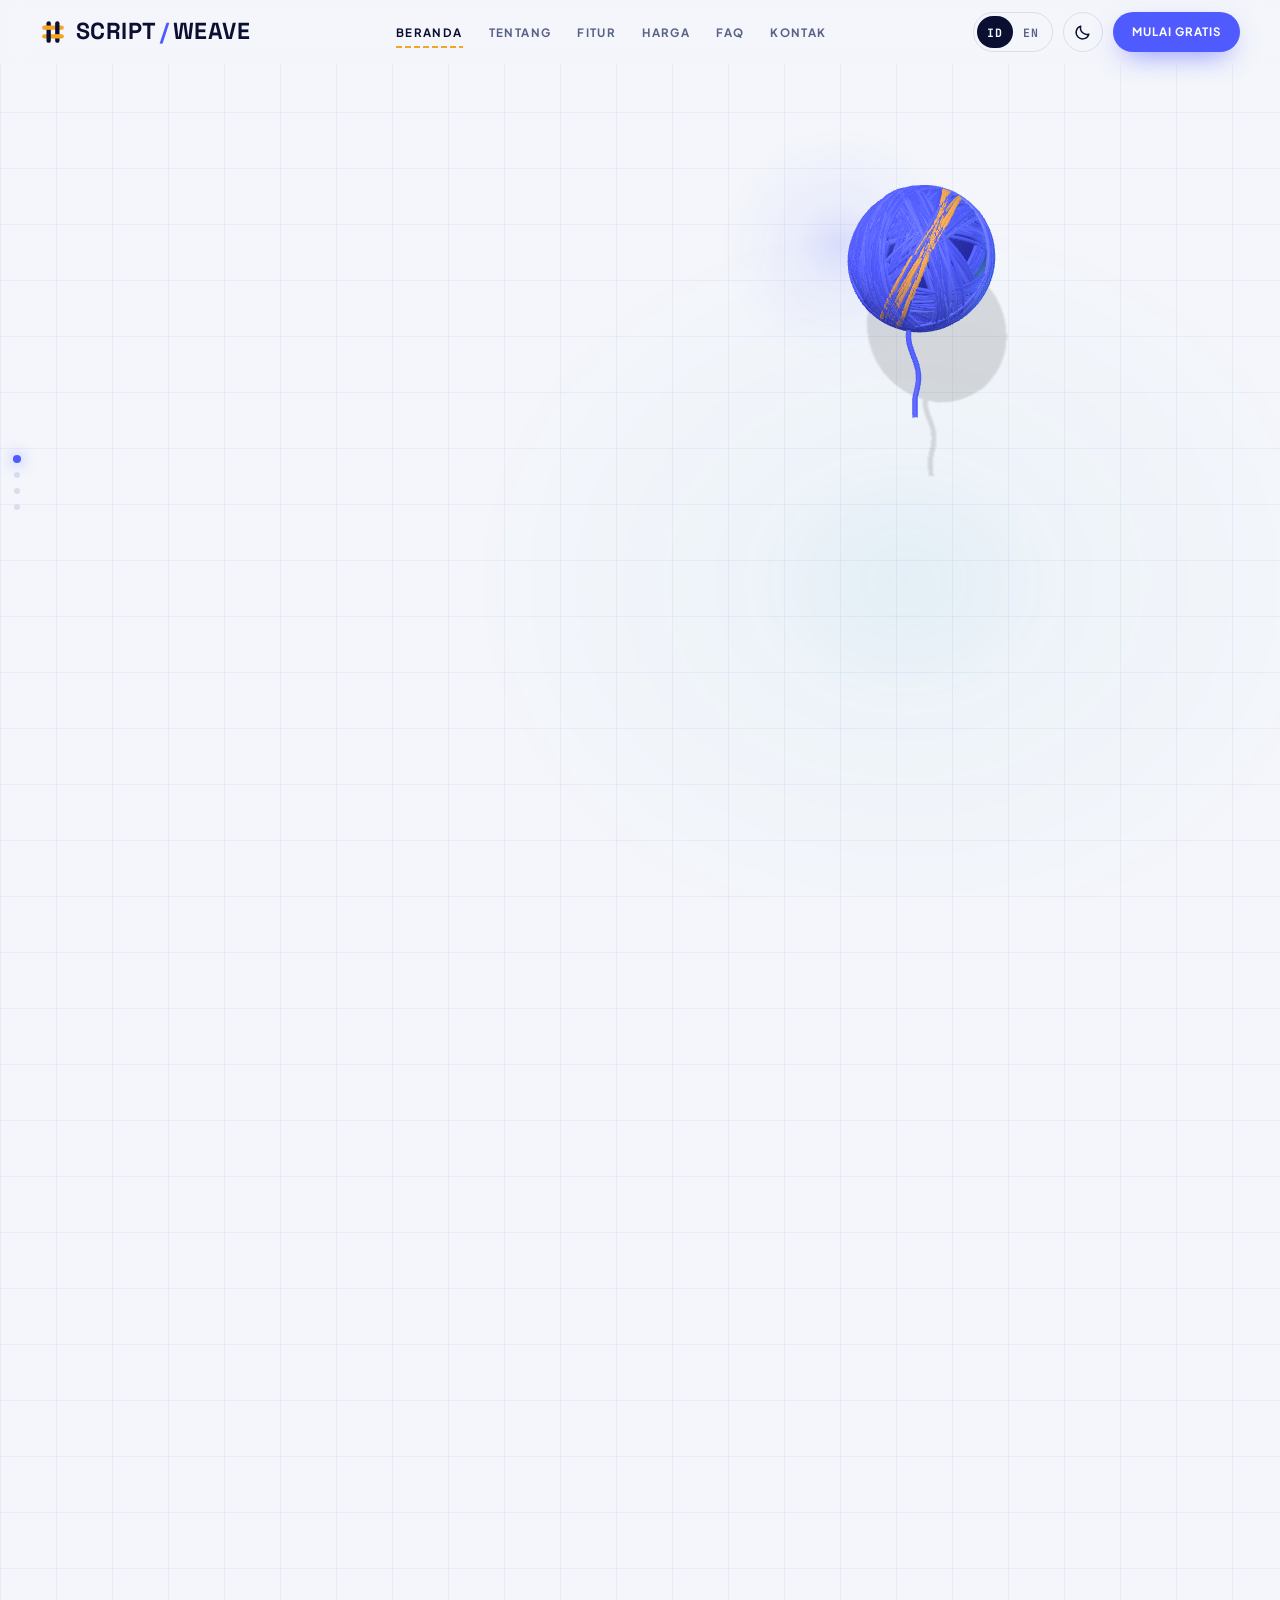
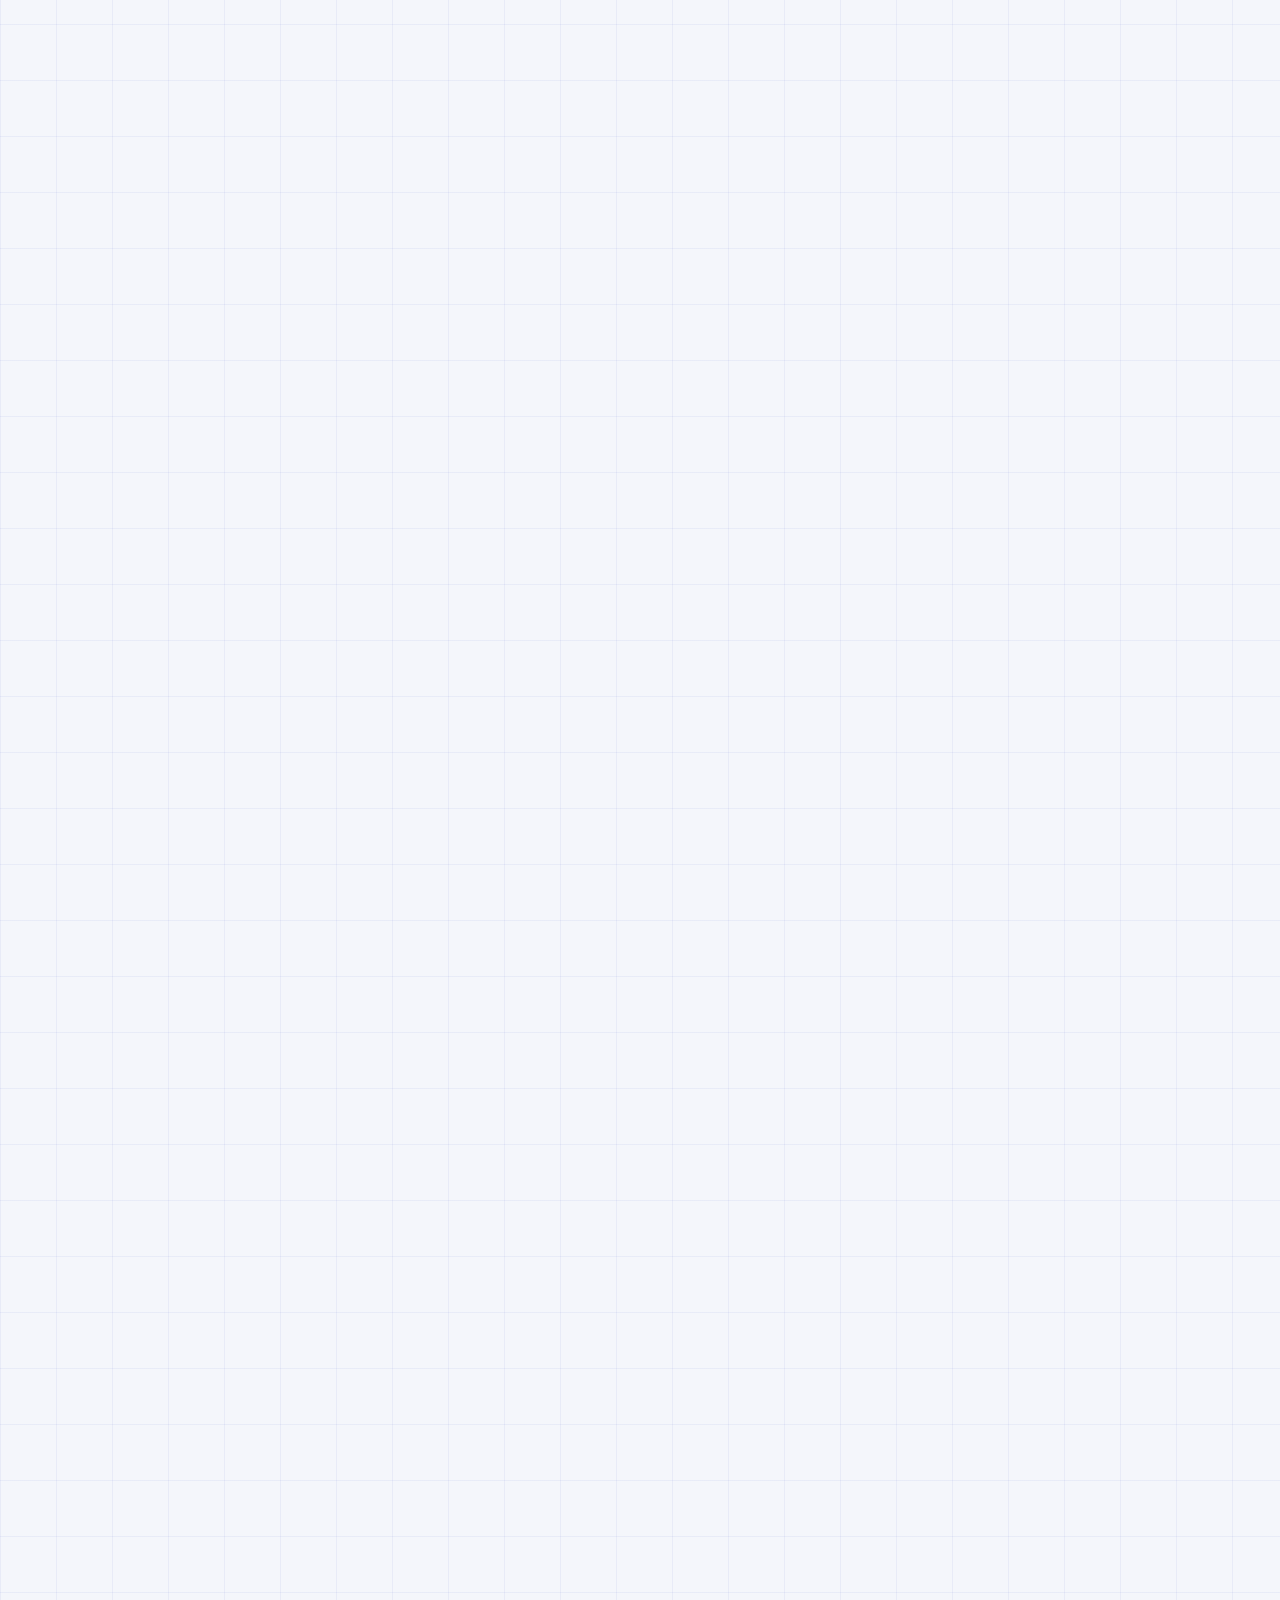
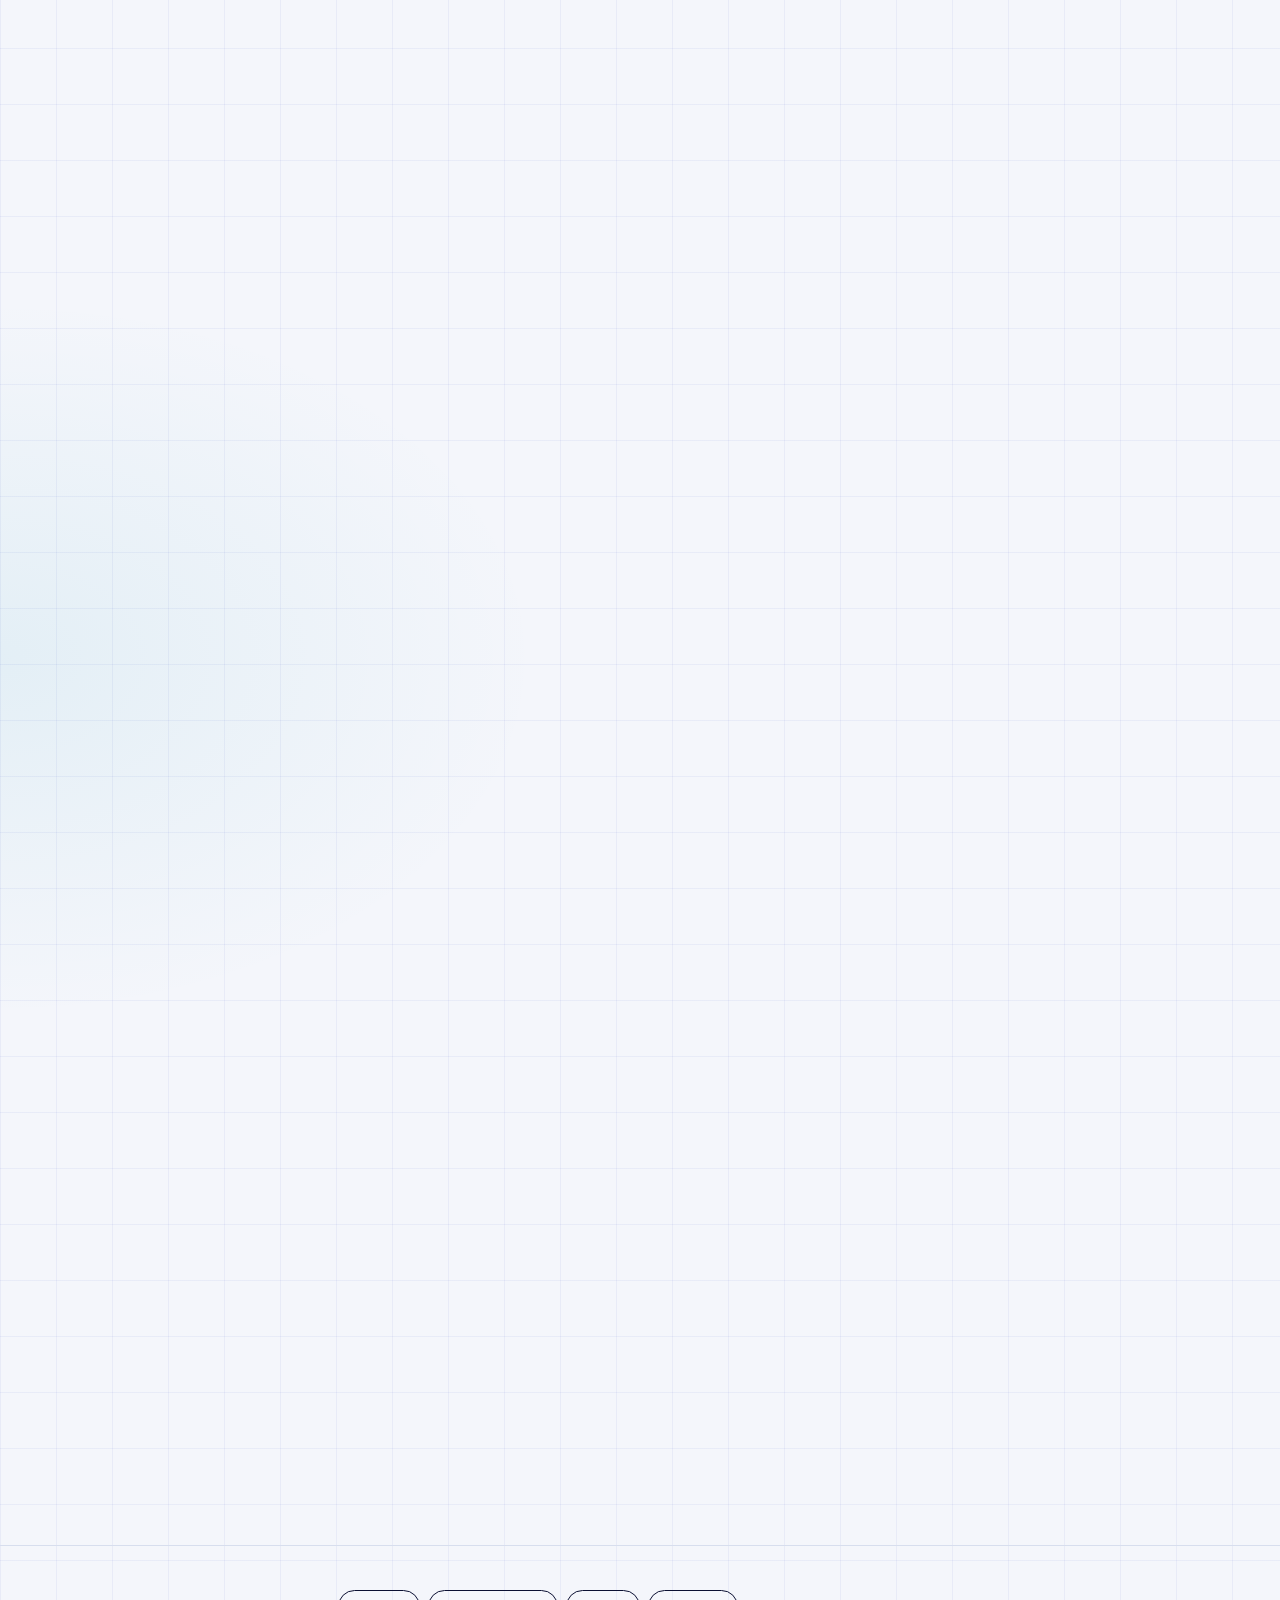
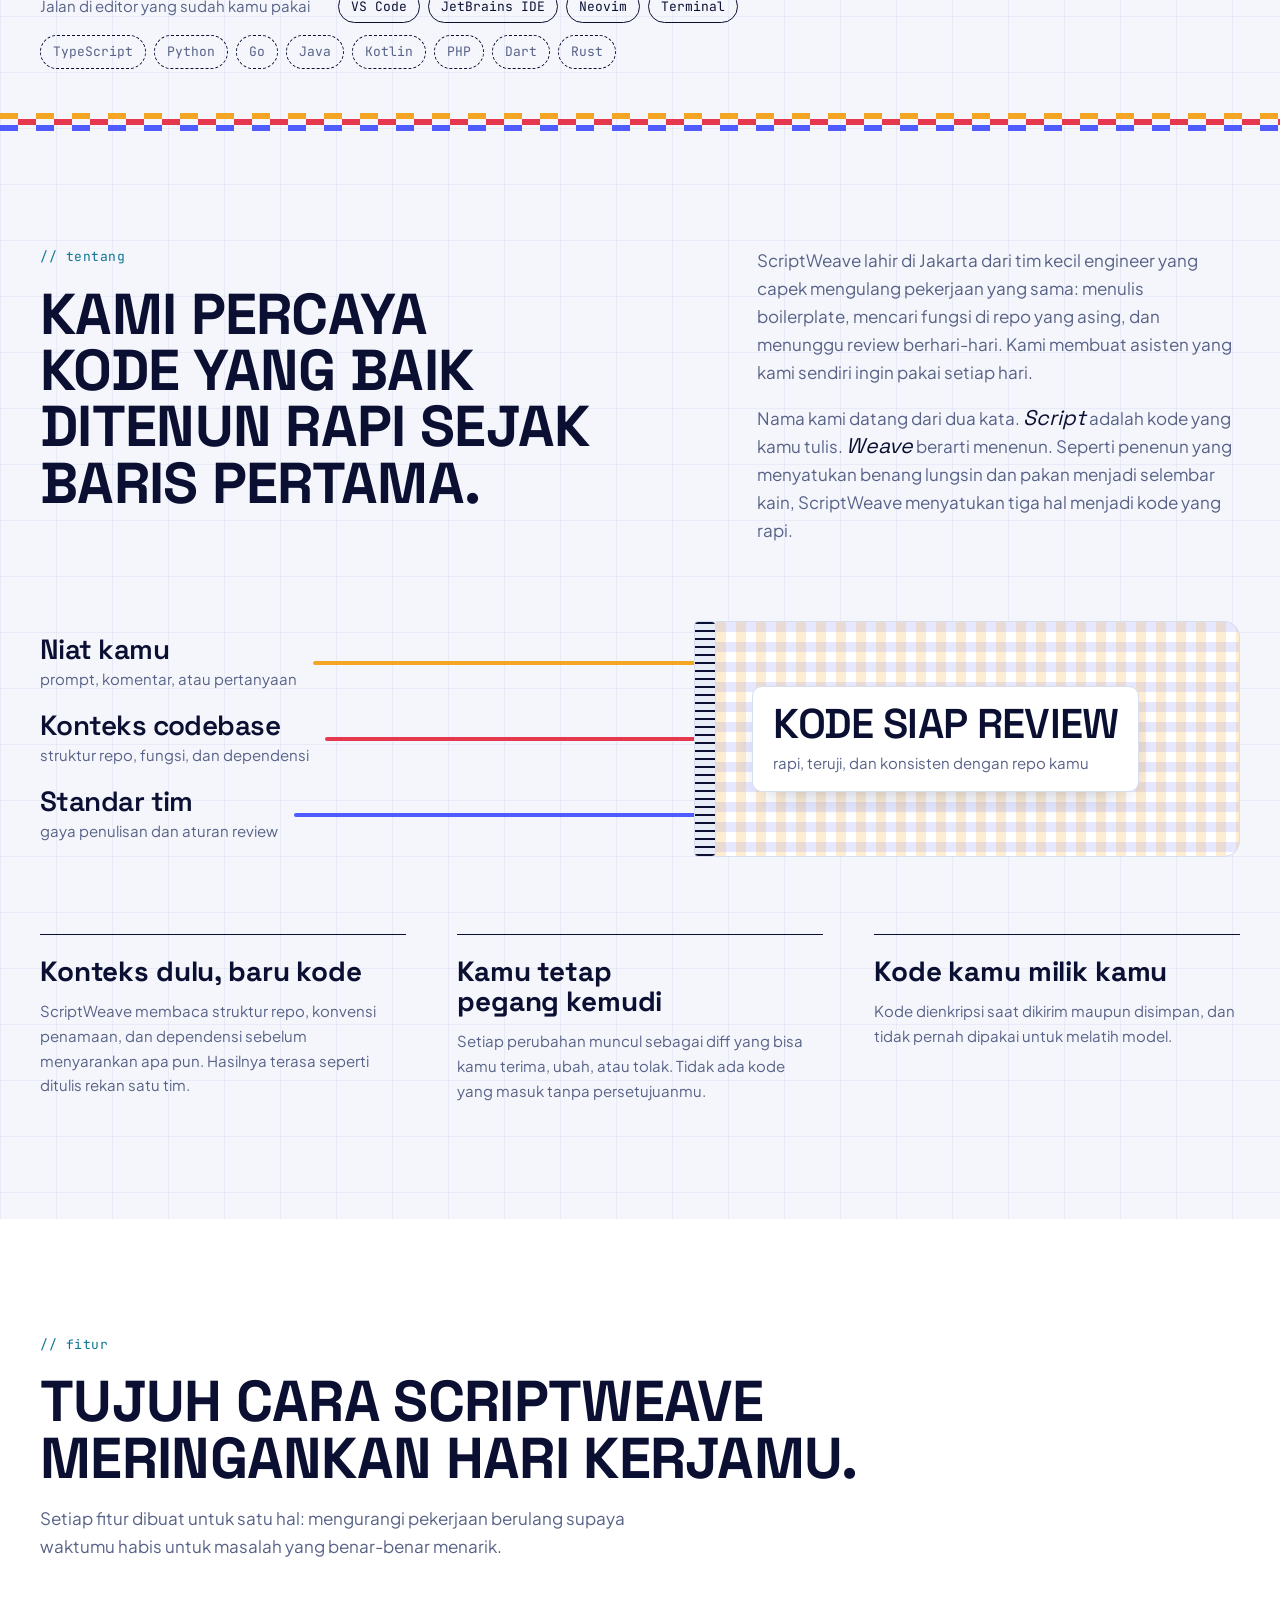
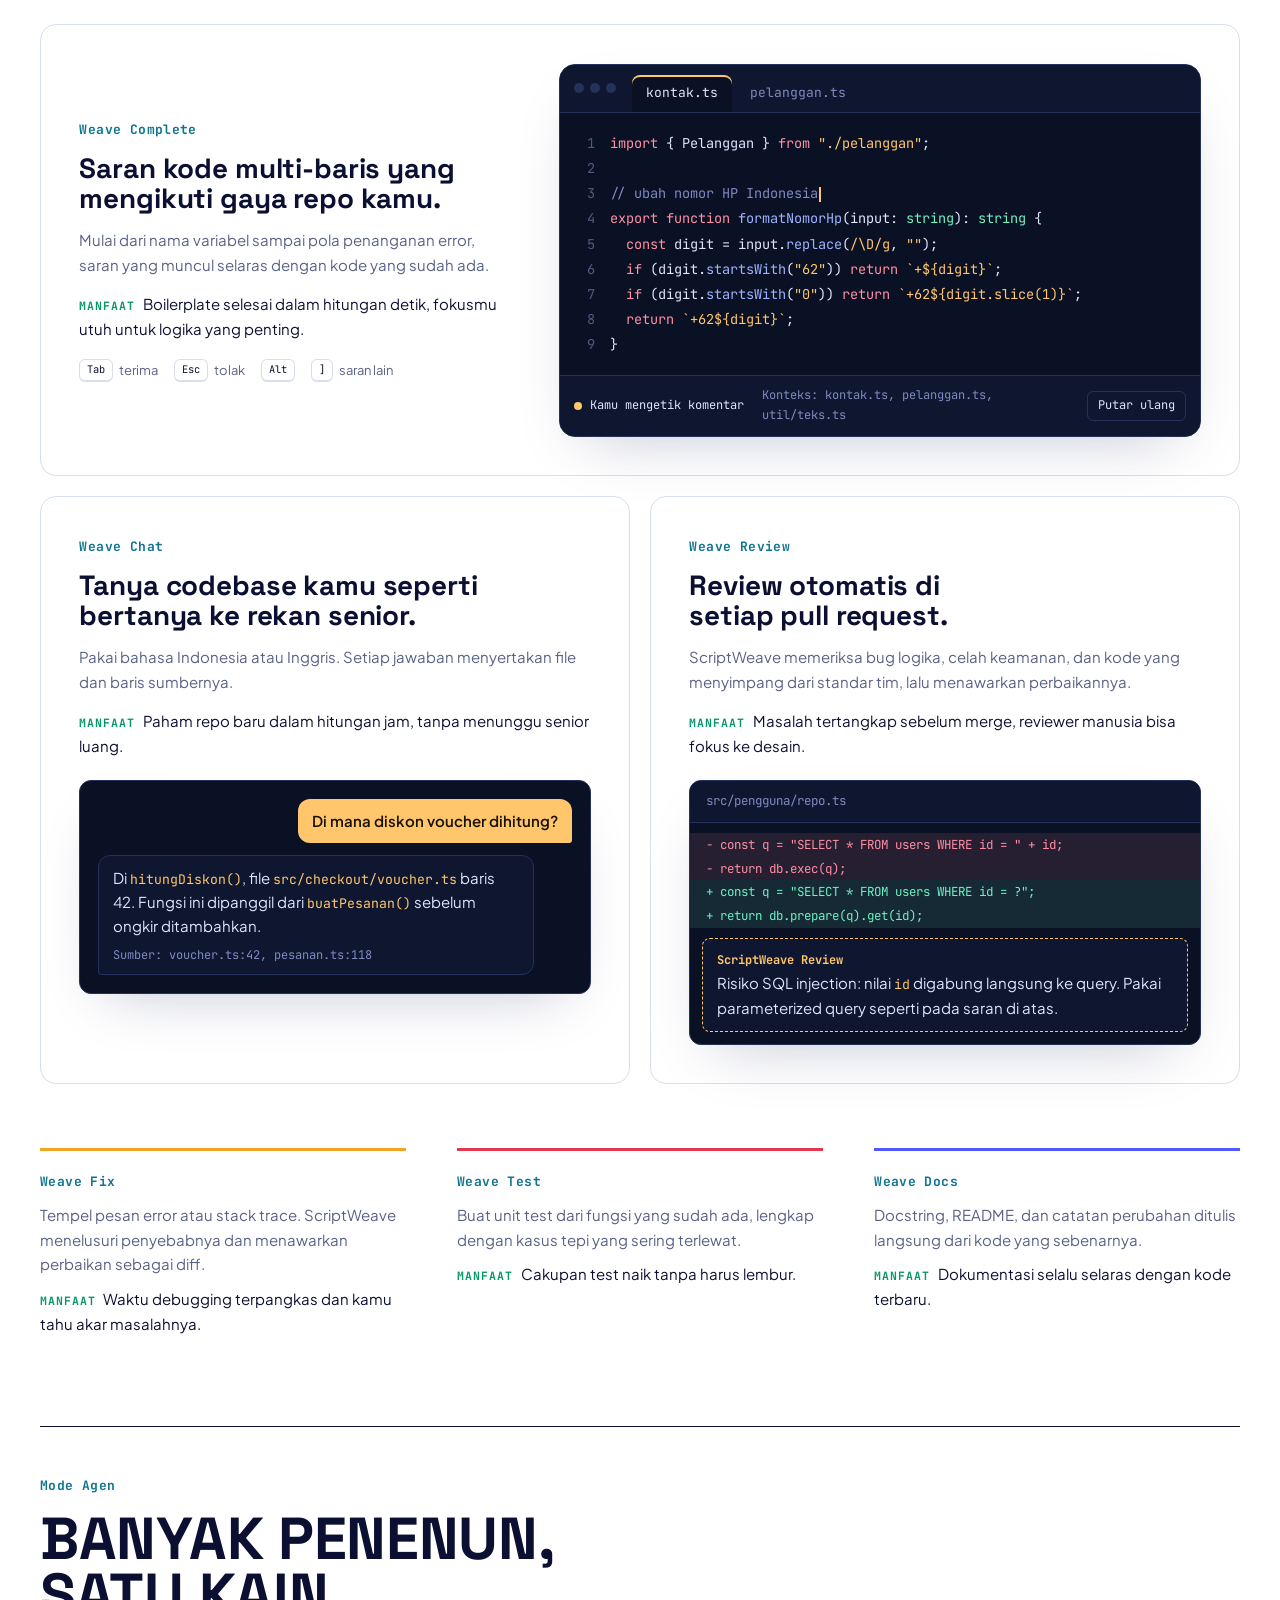
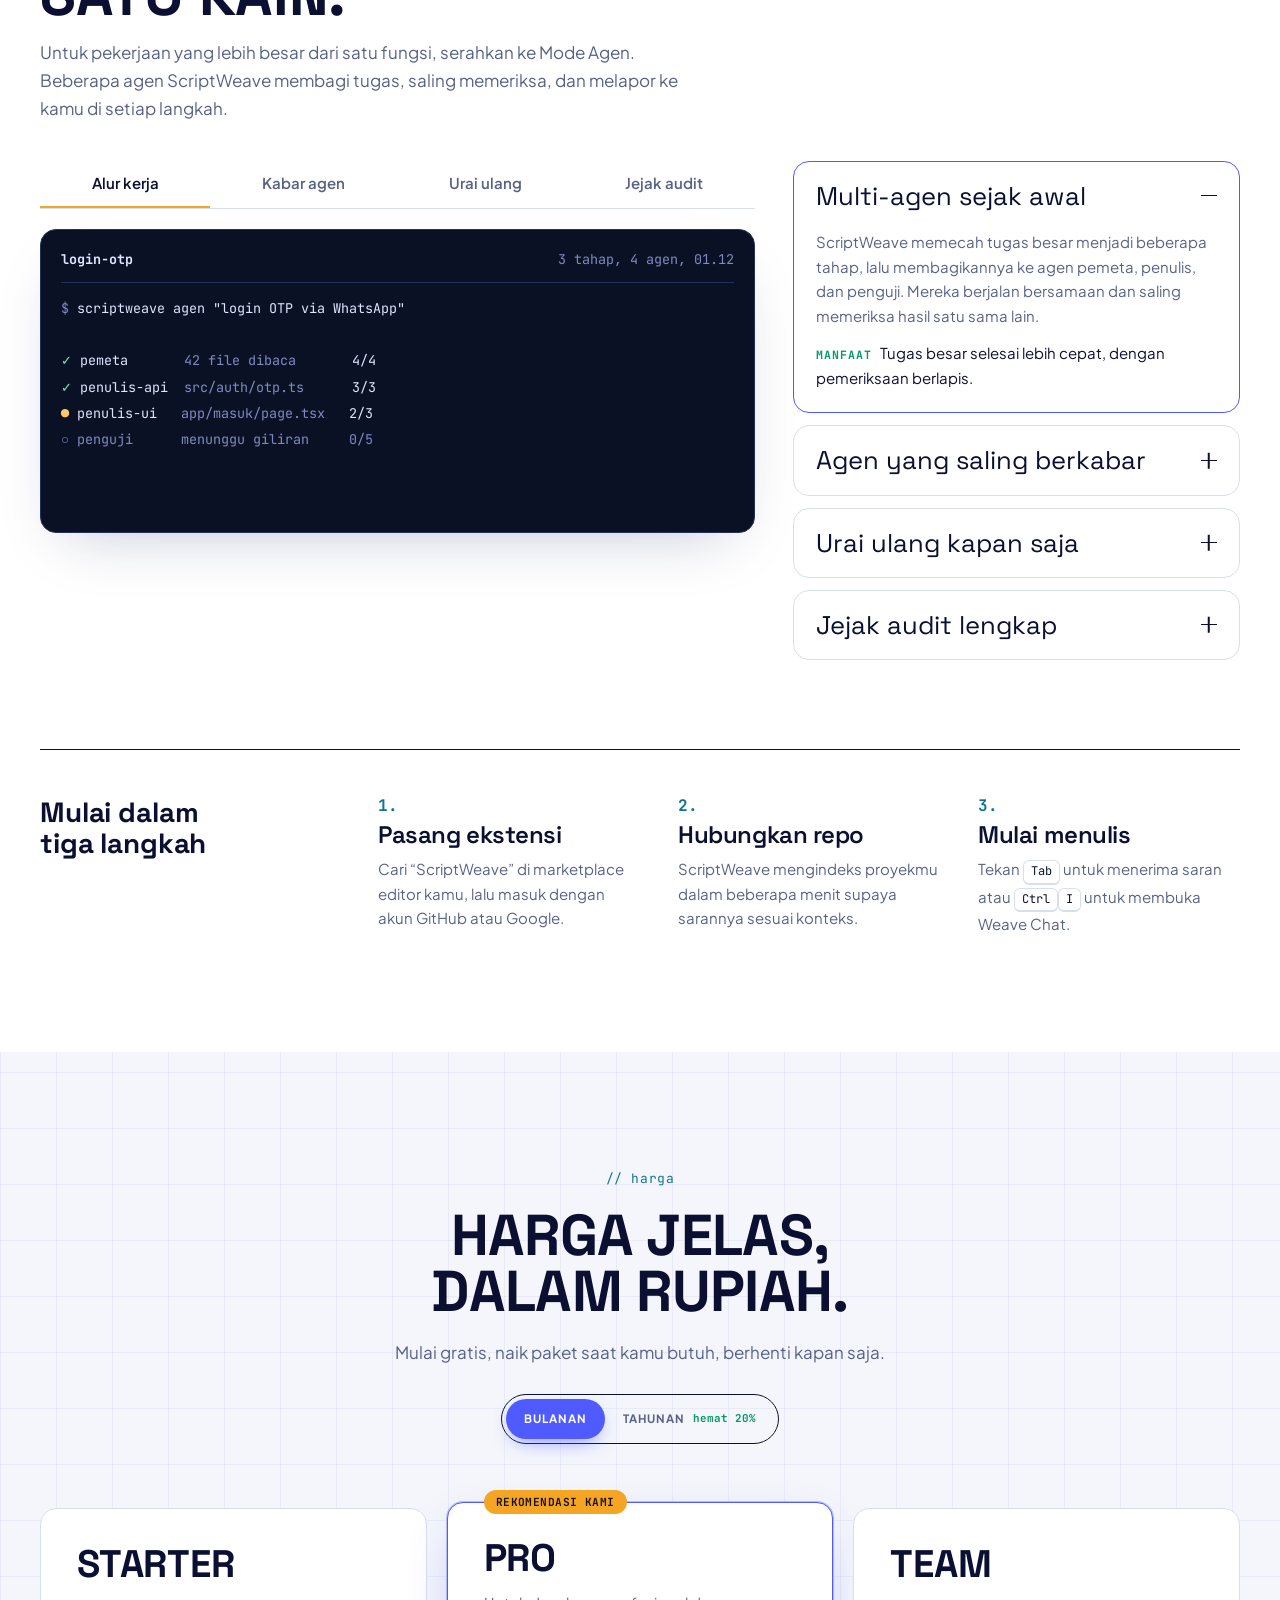
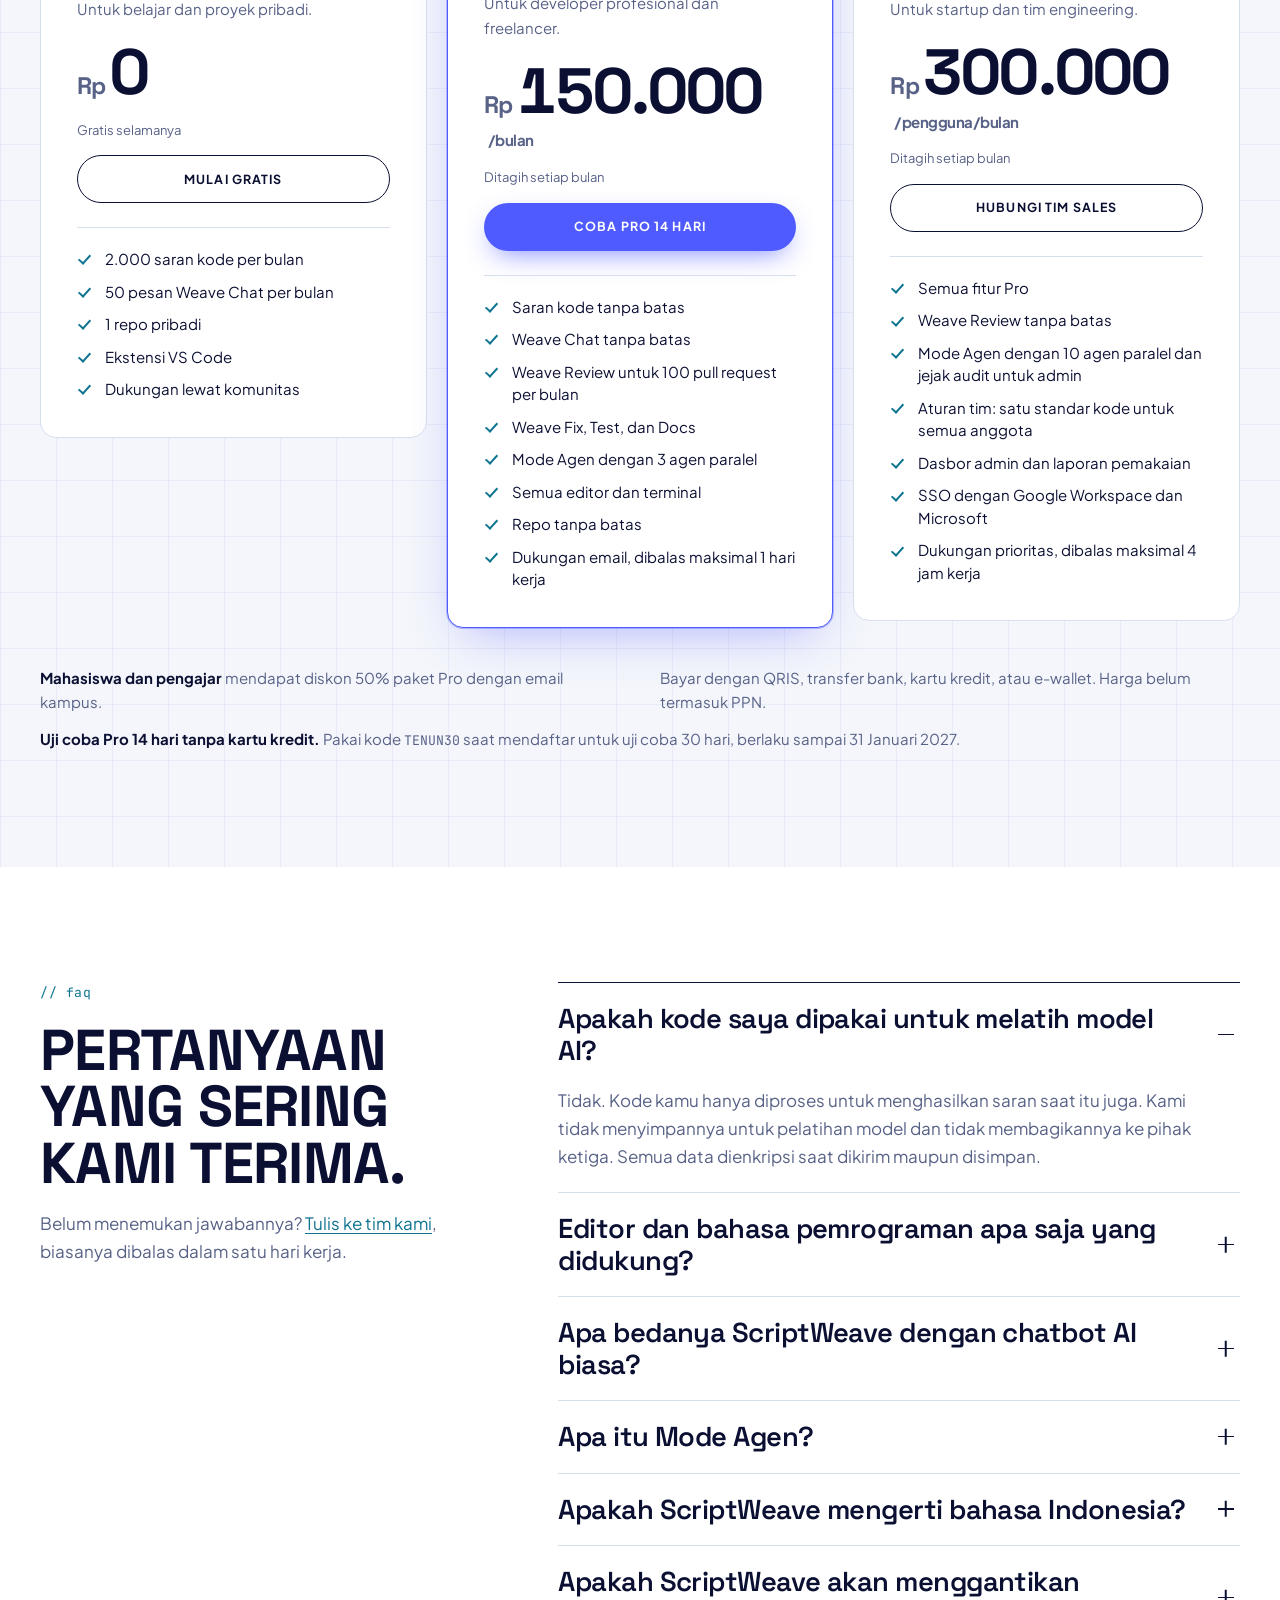
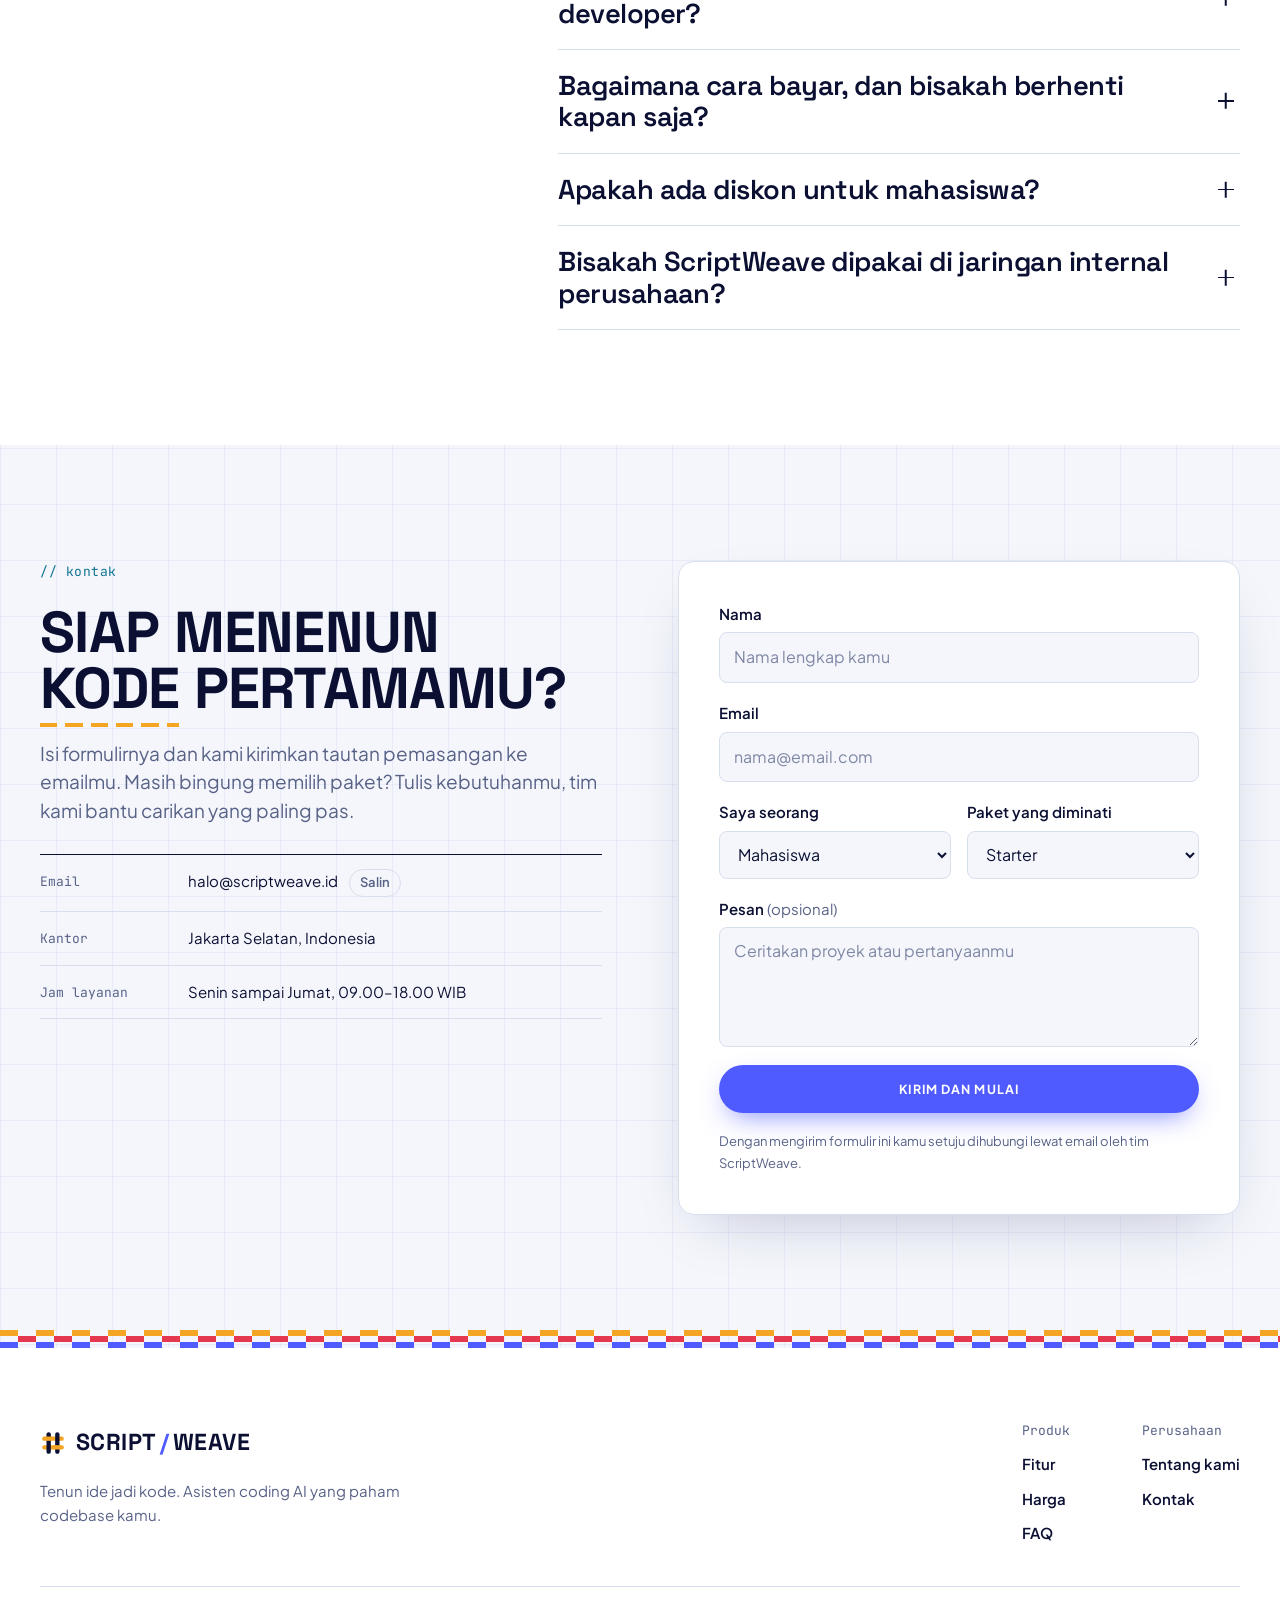
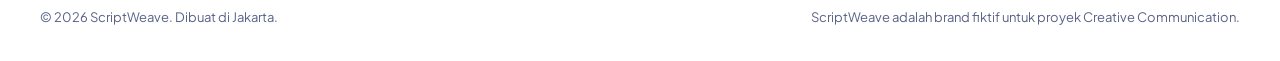
==== commit fbad6188: "Add a motion layer to the ScriptWeave site - Hero intro: the scriptweave init command types itself, " ====
--- a/scriptweave/index.html
+++ b/scriptweave/index.html
@@ -60,6 +60,7 @@
       </button>
     </div>
   </div>
+  <div class="read-progress" aria-hidden="true"><span></span></div>
 </header>
 
 <main>
@@ -70,7 +71,7 @@
 
       <div class="story-hero" id="story-hero">
         <div class="wrap hero-wrap">
-          <p class="eyebrow prompt"><span class="dollar" aria-hidden="true">$</span> scriptweave init <span class="dim">· asisten coding AI untuk developer Indonesia</span><span class="caret" aria-hidden="true"></span></p>
+          <p class="eyebrow prompt"><span class="dollar" aria-hidden="true">$</span> <span class="cmd">scriptweave init</span> <span class="dim">· asisten coding AI untuk developer Indonesia</span><span class="caret" aria-hidden="true"></span></p>
           <h1 id="hero-title">
             <span class="h1-line" id="hero-anchor">Tenun ide</span>
             <span class="h1-line">jadi kode.</span>
--- a/scriptweave/styles.css
+++ b/scriptweave/styles.css
@@ -1439,3 +1439,69 @@
   .amt.is-changing { animation: none; }
 }
 
+/* ---------- motion layer ---------- */
+:root { --spot: rgba(79, 91, 255, .13); }
+:root[data-sw-theme="dark"] { --spot: rgba(61, 224, 255, .12); }
+
+/* reading progress under the navbar */
+.read-progress { position: absolute; left: 0; right: 0; bottom: -1px; height: 2px; pointer-events: none; }
+.read-progress span {
+  display: block;
+  height: 100%;
+  transform: scaleX(0);
+  transform-origin: left;
+  background: linear-gradient(90deg, var(--cyan), var(--yarn));
+}
+
+/* hero intro, run once on load */
+@keyframes intro-fade { from { opacity: 0; } to { opacity: 1; } }
+@keyframes intro-up { from { opacity: 0; transform: translateY(18px); } to { opacity: 1; transform: none; } }
+@keyframes line-rise {
+  from { clip-path: inset(0 0 100% 0); transform: translateY(45%); }
+  to { clip-path: inset(-20% -5% -20% -5%); transform: none; }
+}
+.intro-run .prompt { animation: intro-fade .4s ease both; }
+.intro-run .prompt .dim { animation: intro-fade .5s ease .8s both; }
+.intro-run #hero-title .h1-line { animation: line-rise .8s cubic-bezier(.2, .7, .2, 1) both; }
+.intro-run #hero-title .h1-line:nth-child(1) { animation-delay: .6s; }
+.intro-run #hero-title .h1-line:nth-child(2) { animation-delay: .75s; }
+.intro-run .hero-foot { animation: intro-up .7s ease 1s both; }
+
+/* spotlight that follows the pointer across cards */
+.feature, .plan, .contact-panel, .note { position: relative; }
+.feature::after, .plan::after, .contact-panel::after, .note::after {
+  content: "";
+  position: absolute;
+  inset: 0;
+  border-radius: inherit;
+  pointer-events: none;
+  background: radial-gradient(380px circle at var(--mx, 50%) var(--my, 50%), var(--spot), transparent 62%);
+  opacity: 0;
+  transition: opacity .3s ease;
+}
+.feature:hover::after, .plan:hover::after, .contact-panel:hover::after, .note:hover::after { opacity: 1; }
+
+/* woven seams: one pattern period per tile, so the threads can flow without a jump */
+.seam {
+  background:
+    linear-gradient(90deg, var(--turmeric) 0 50%, transparent 50%) 0 0 / 36px 6px repeat-x,
+    linear-gradient(90deg, transparent 0 50%, var(--madder) 50%) 0 6px / 36px 6px repeat-x,
+    linear-gradient(90deg, var(--yarn) 0 50%, transparent 50%) 0 12px / 36px 6px repeat-x;
+  animation: seam-flow 2.6s linear infinite;
+}
+@keyframes seam-flow { to { background-position: 36px 0, -36px 6px, 36px 12px; } }
+
+/* About loom: the three threads draw into the cloth, then its label settles */
+.js .loom .loom-threads li::after { transform-origin: left; transition: transform .9s cubic-bezier(.65, 0, .25, 1); }
+.js .loom .loom-threads li:nth-child(2)::after { transition-delay: .15s; }
+.js .loom .loom-threads li:nth-child(3)::after { transition-delay: .3s; }
+.js .loom:not(.in-view) .loom-threads li::after { transform: scaleX(0); }
+.js .loom .cloth-label { transition: opacity .5s ease 1s, transform .5s cubic-bezier(.2, .7, .2, 1) 1s; }
+.js .loom:not(.in-view) .cloth-label { opacity: 0; transform: translateY(12px) scale(.96); }
+
+@media (prefers-reduced-motion: reduce) {
+  .seam { animation: none; }
+  .js .loom:not(.in-view) .loom-threads li::after { transform: none; }
+  .js .loom:not(.in-view) .cloth-label { opacity: 1; transform: none; }
+}
+
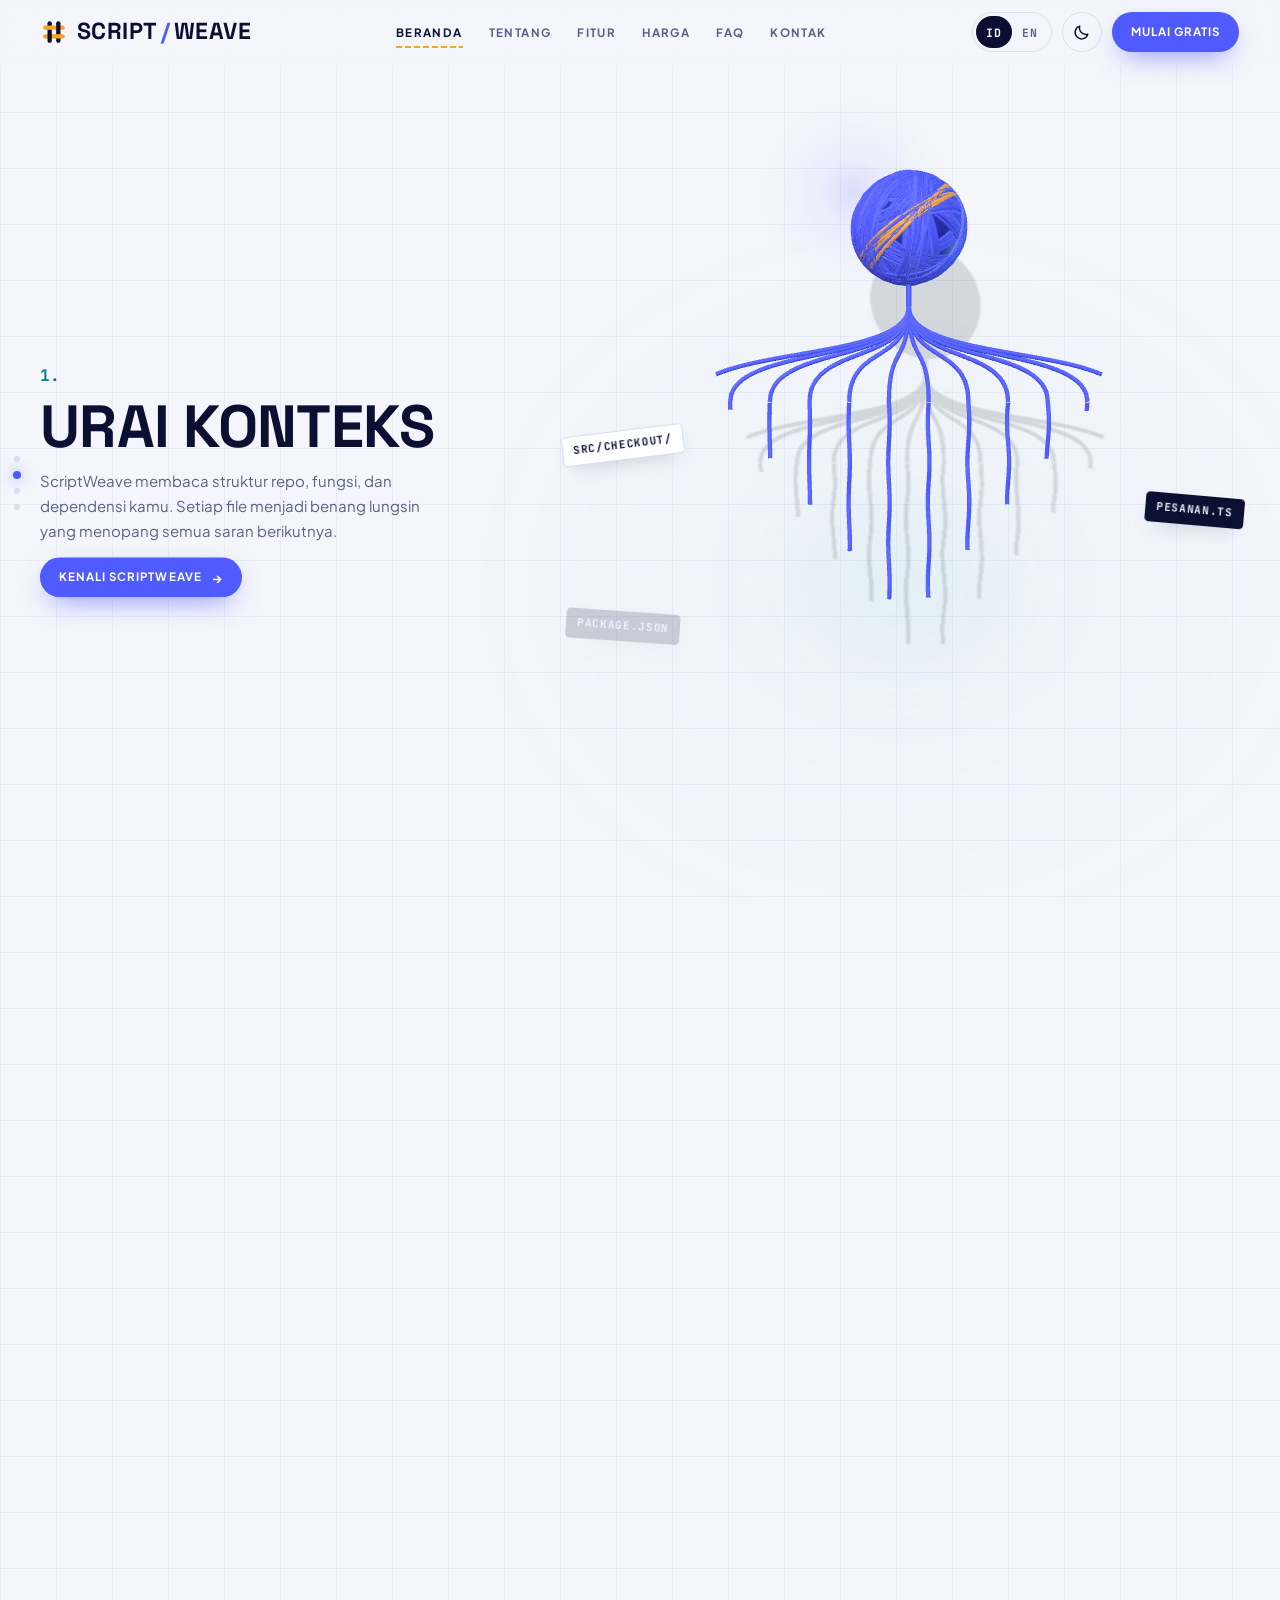
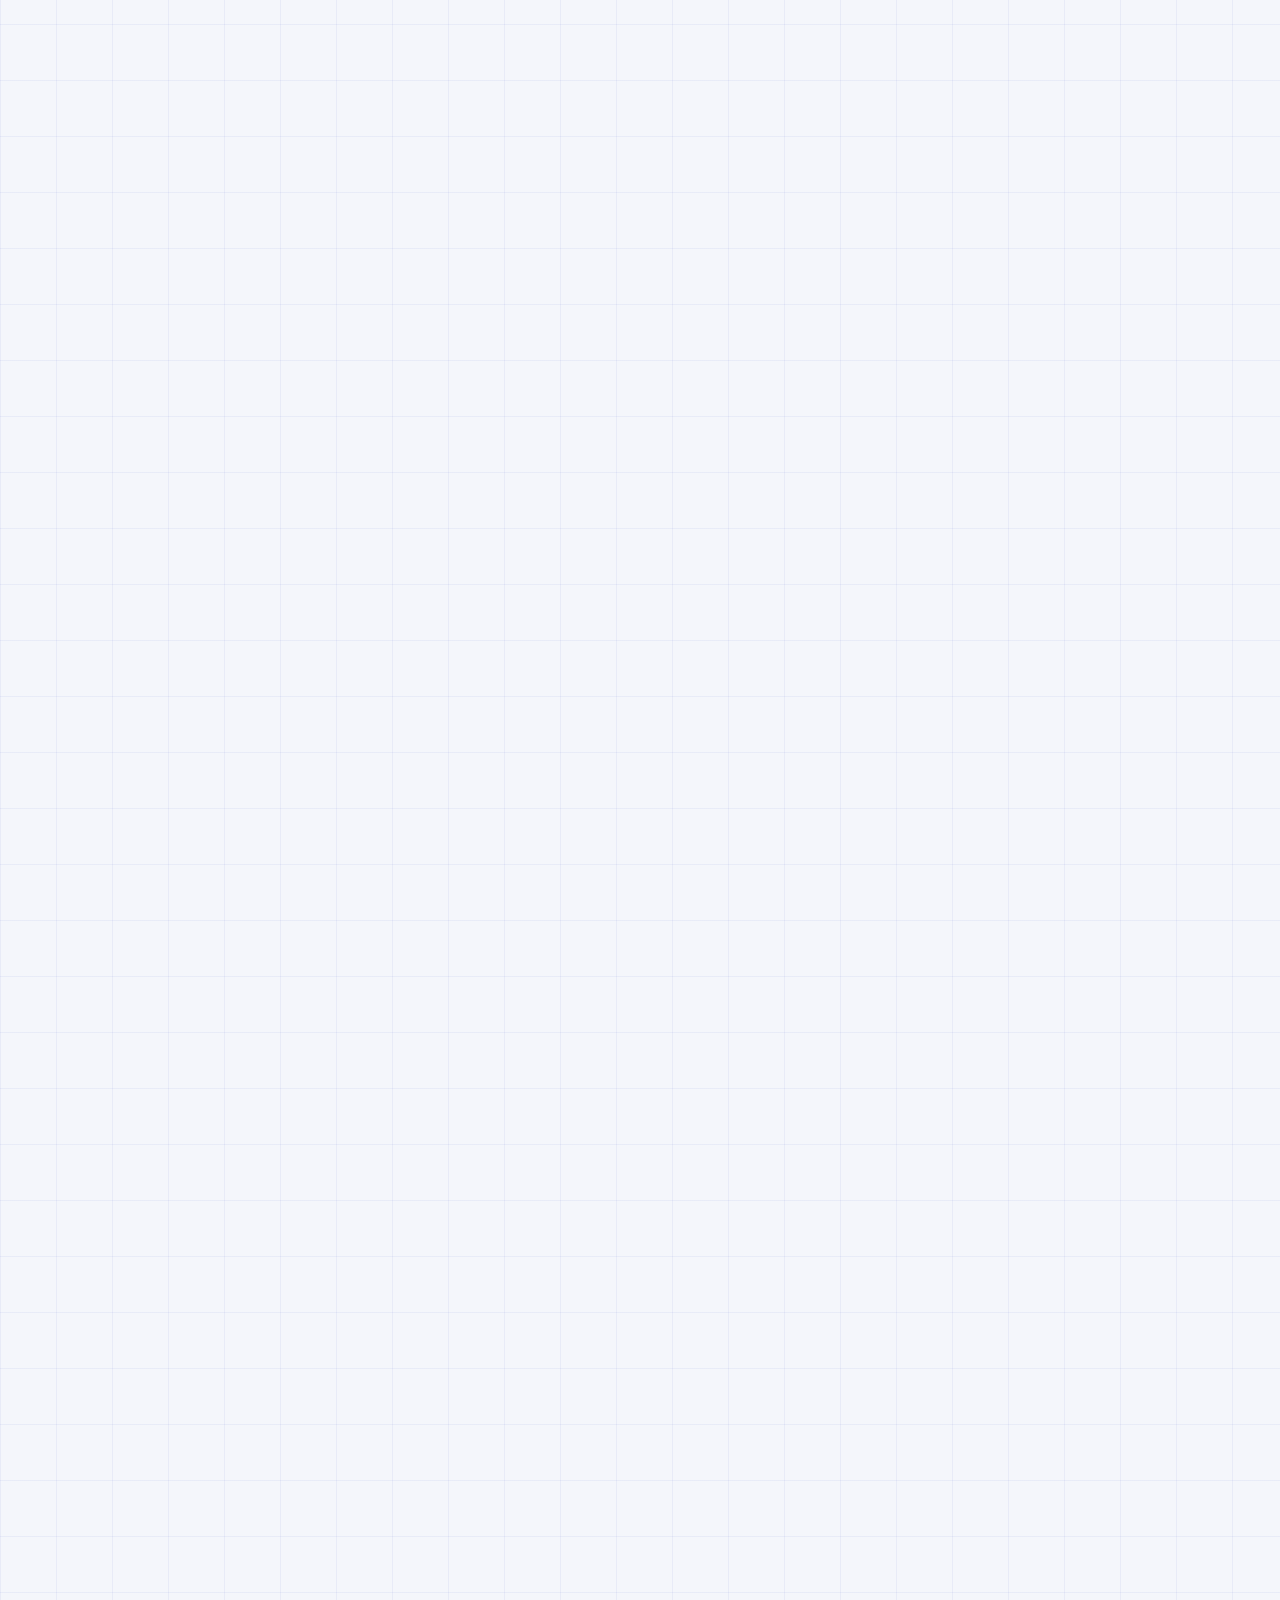
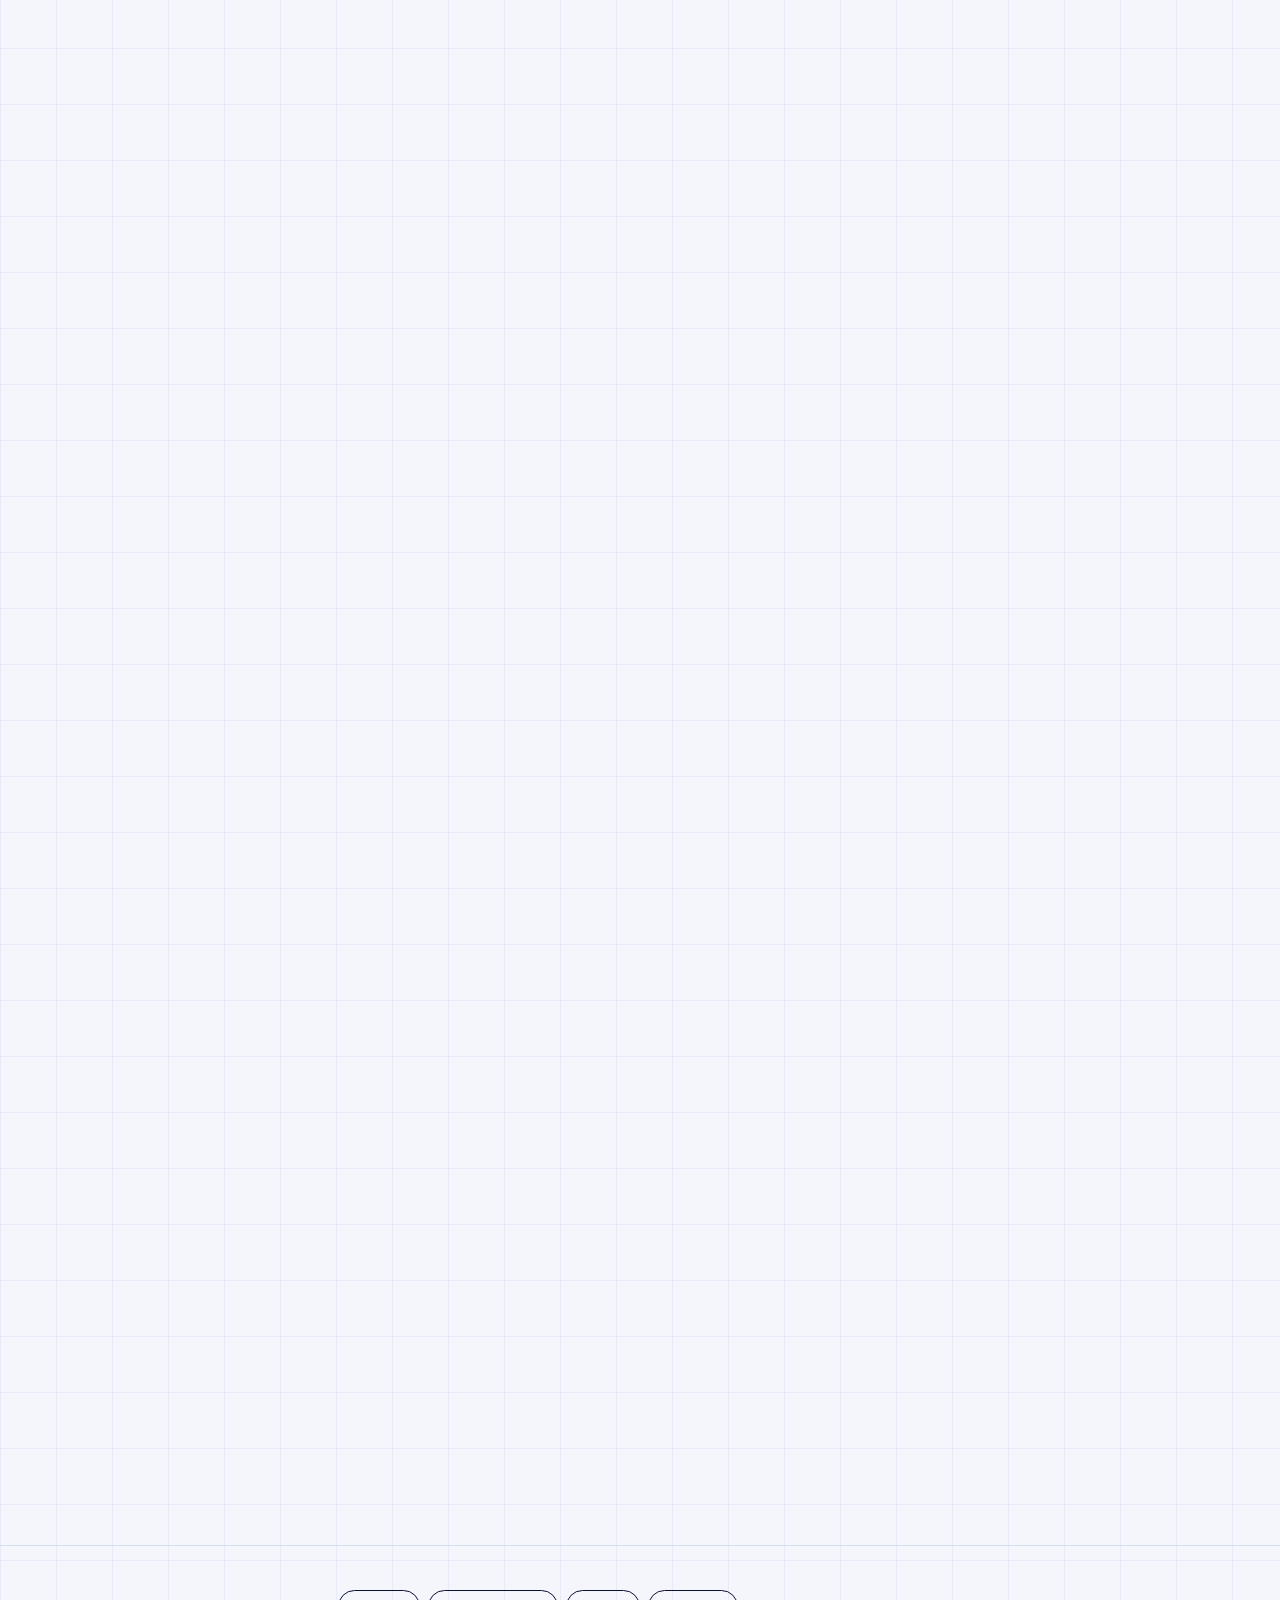
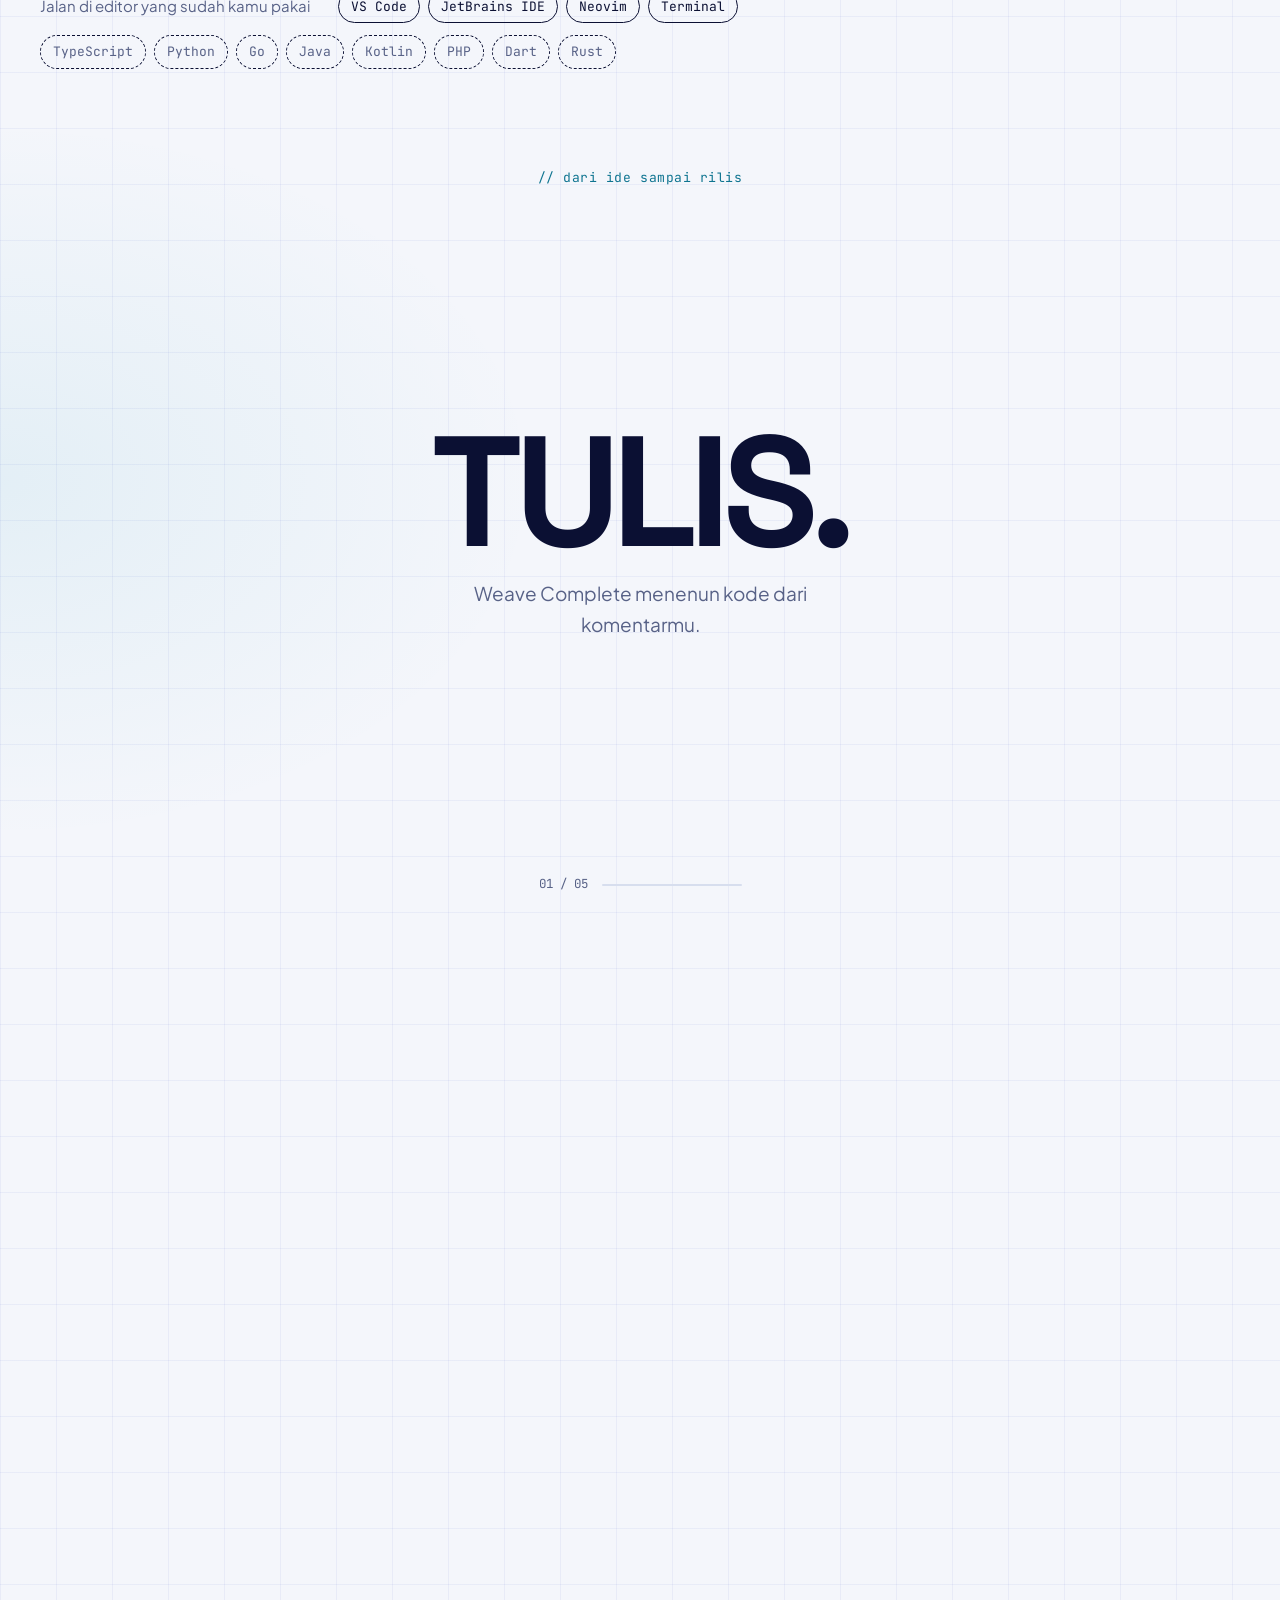
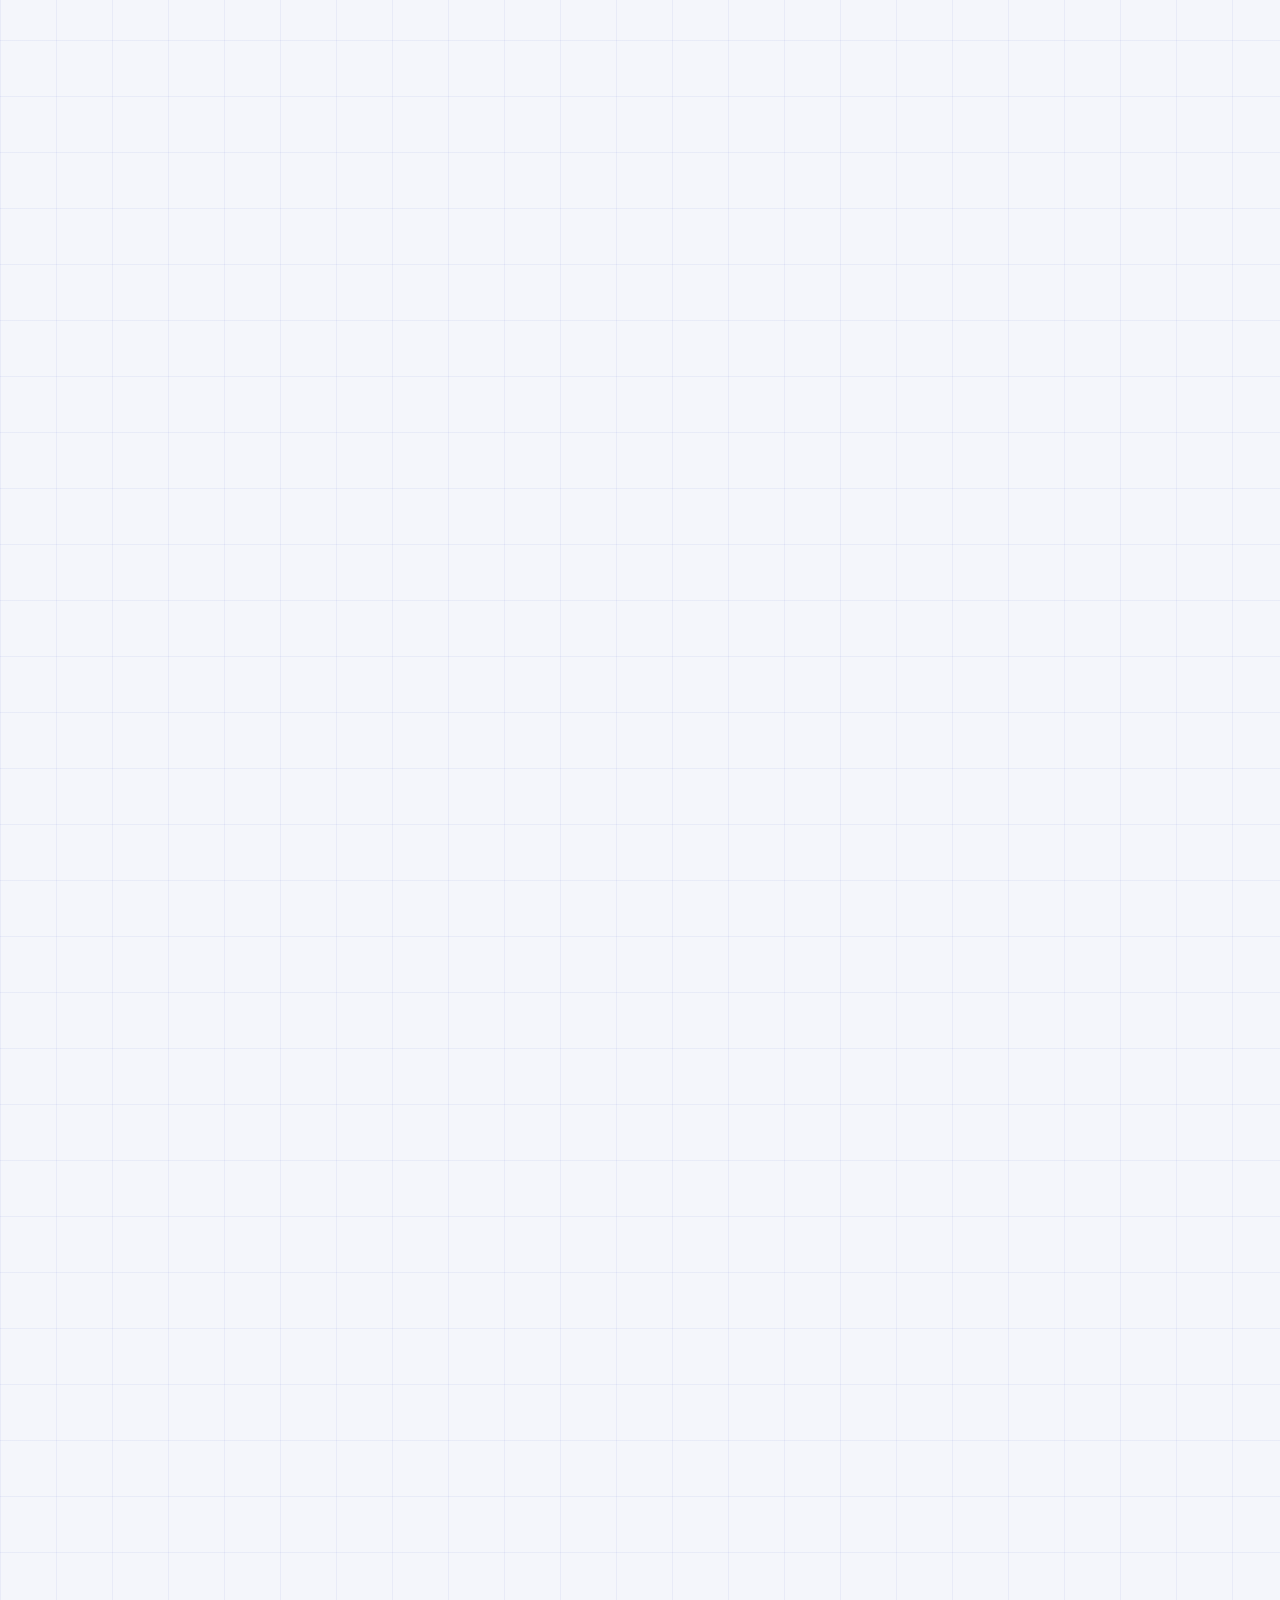
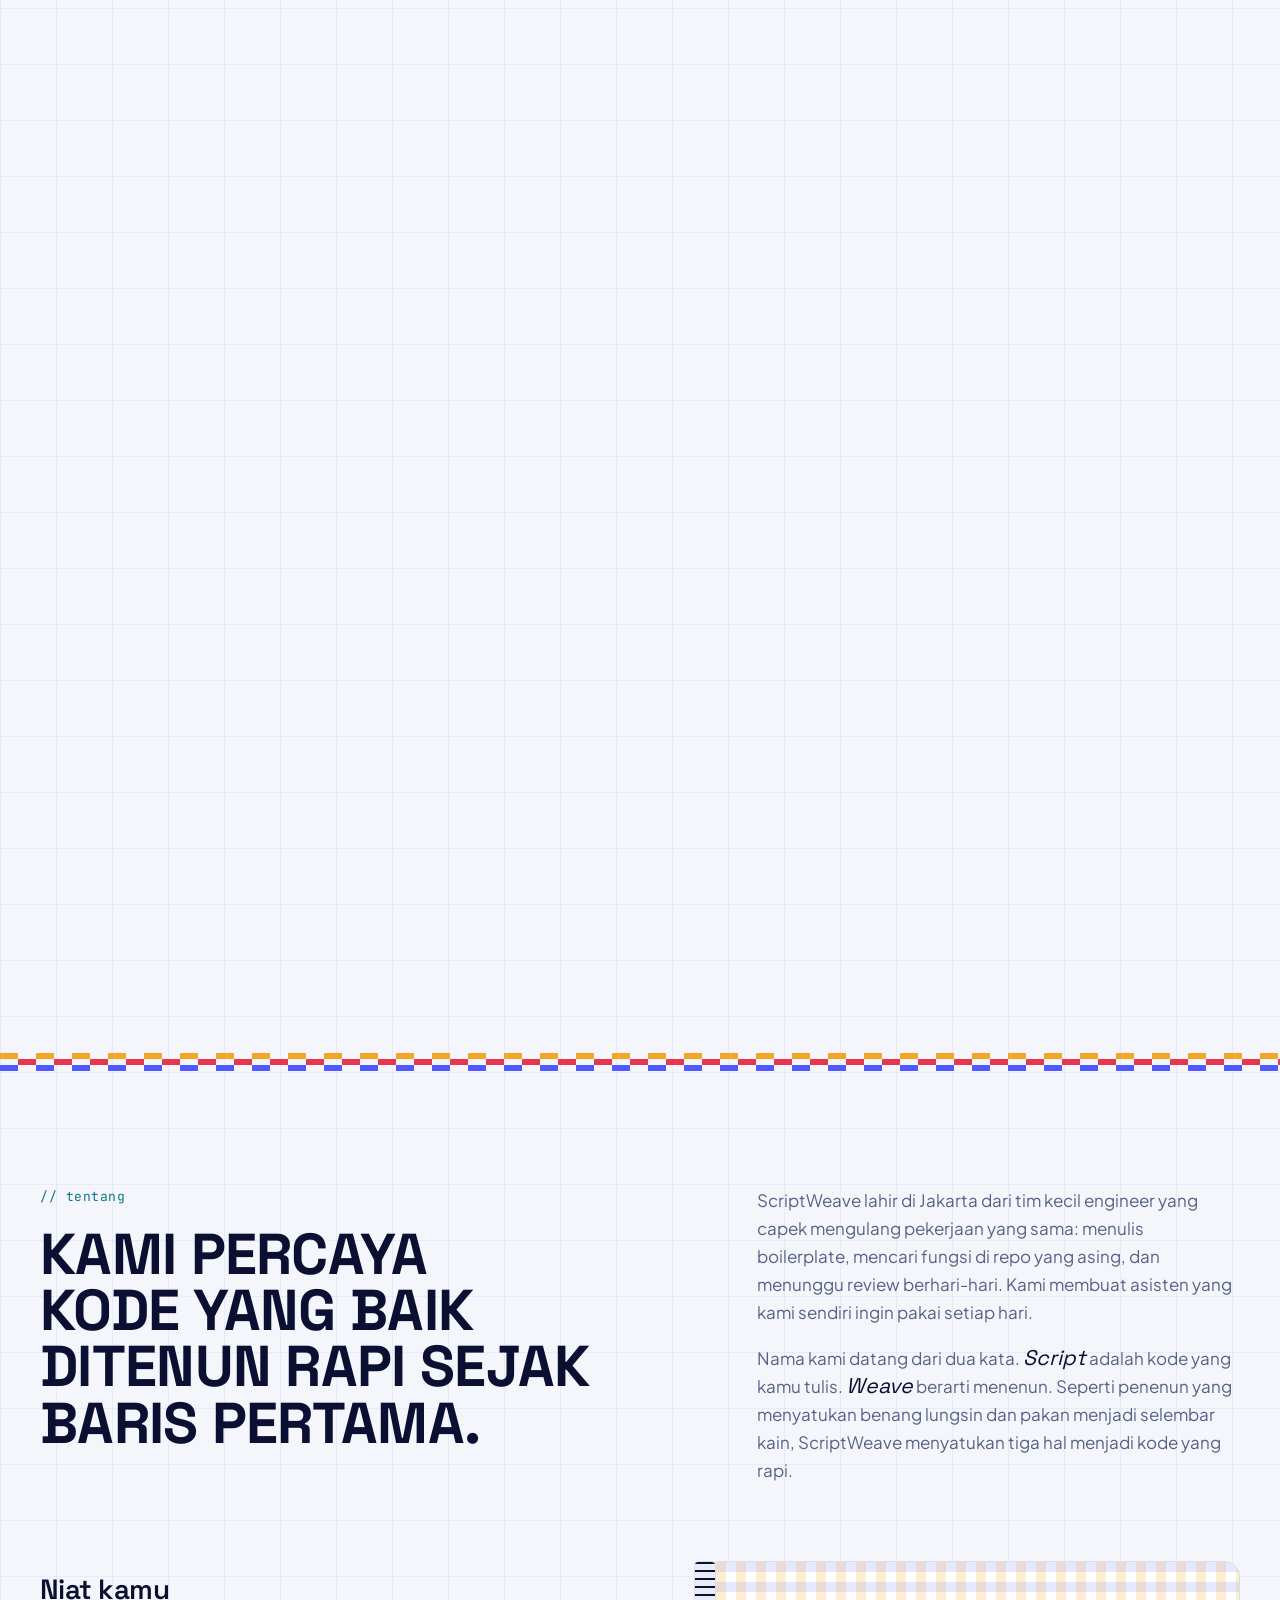
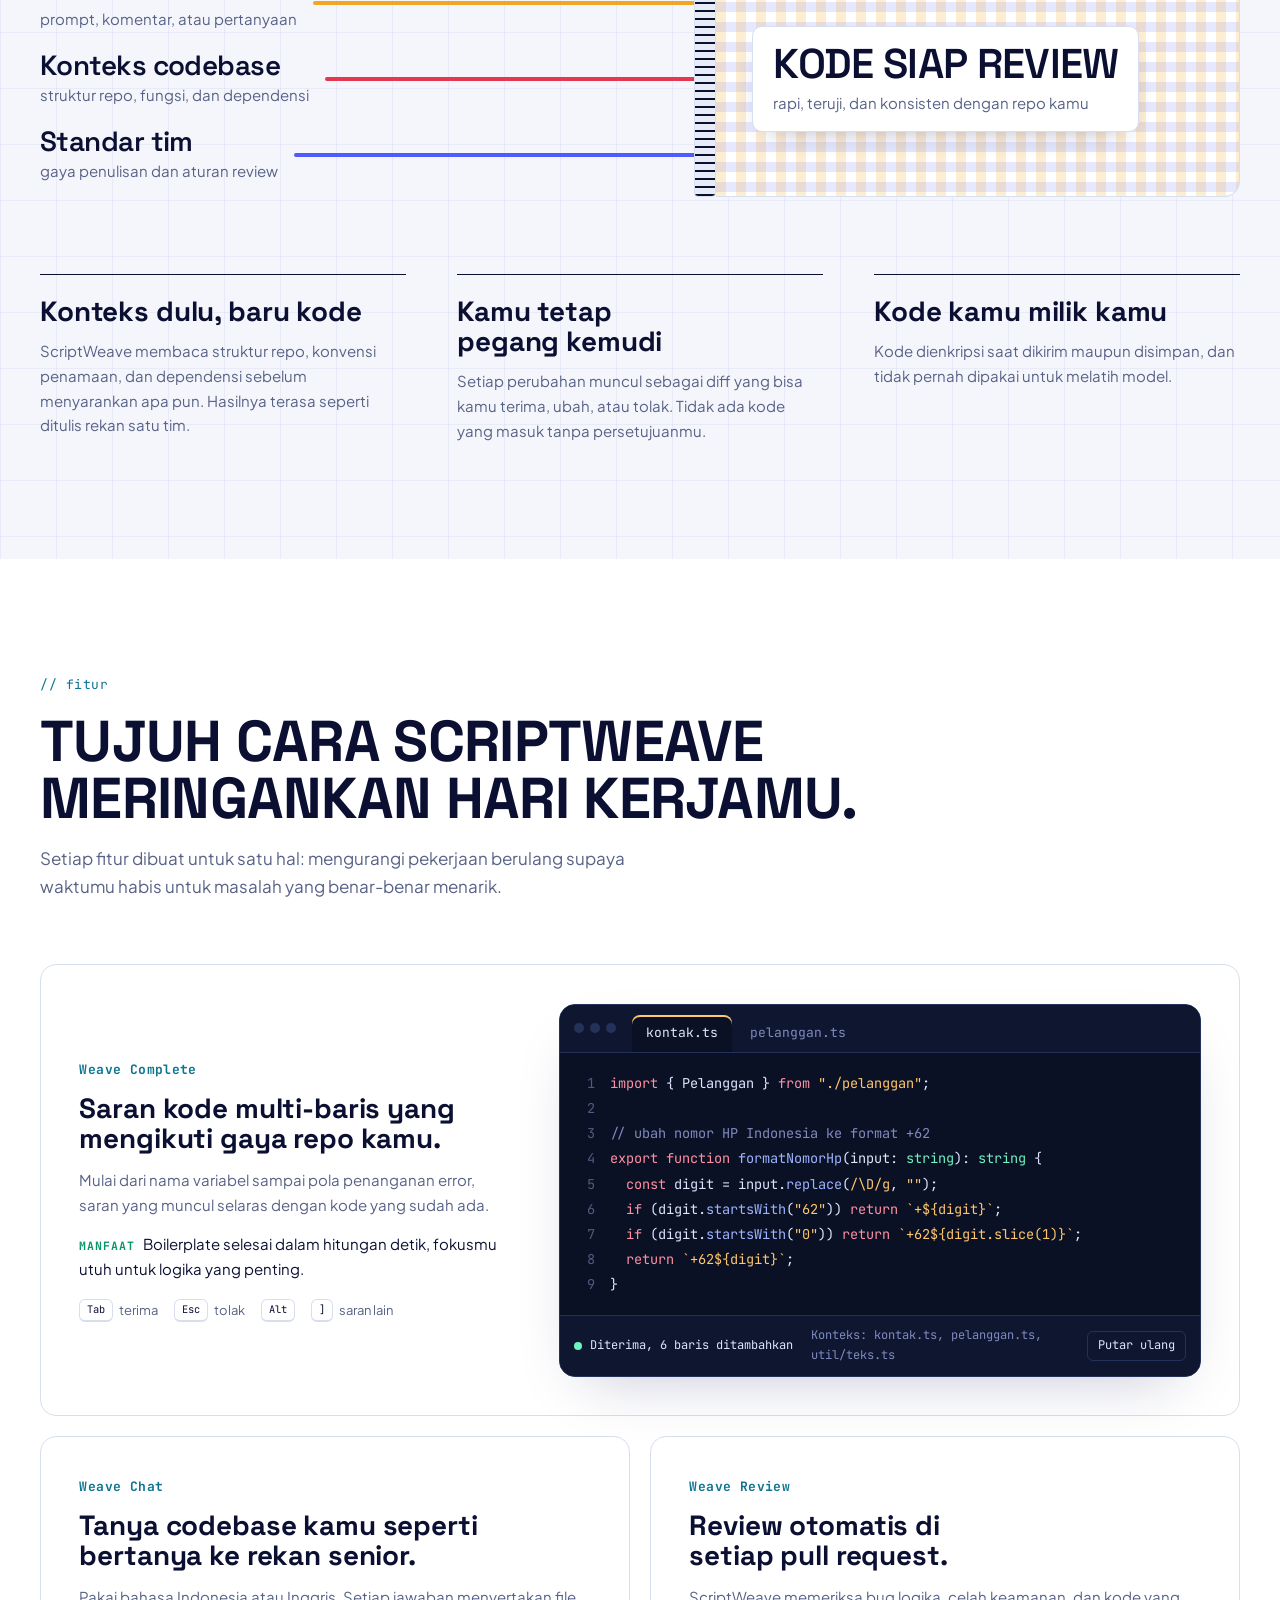
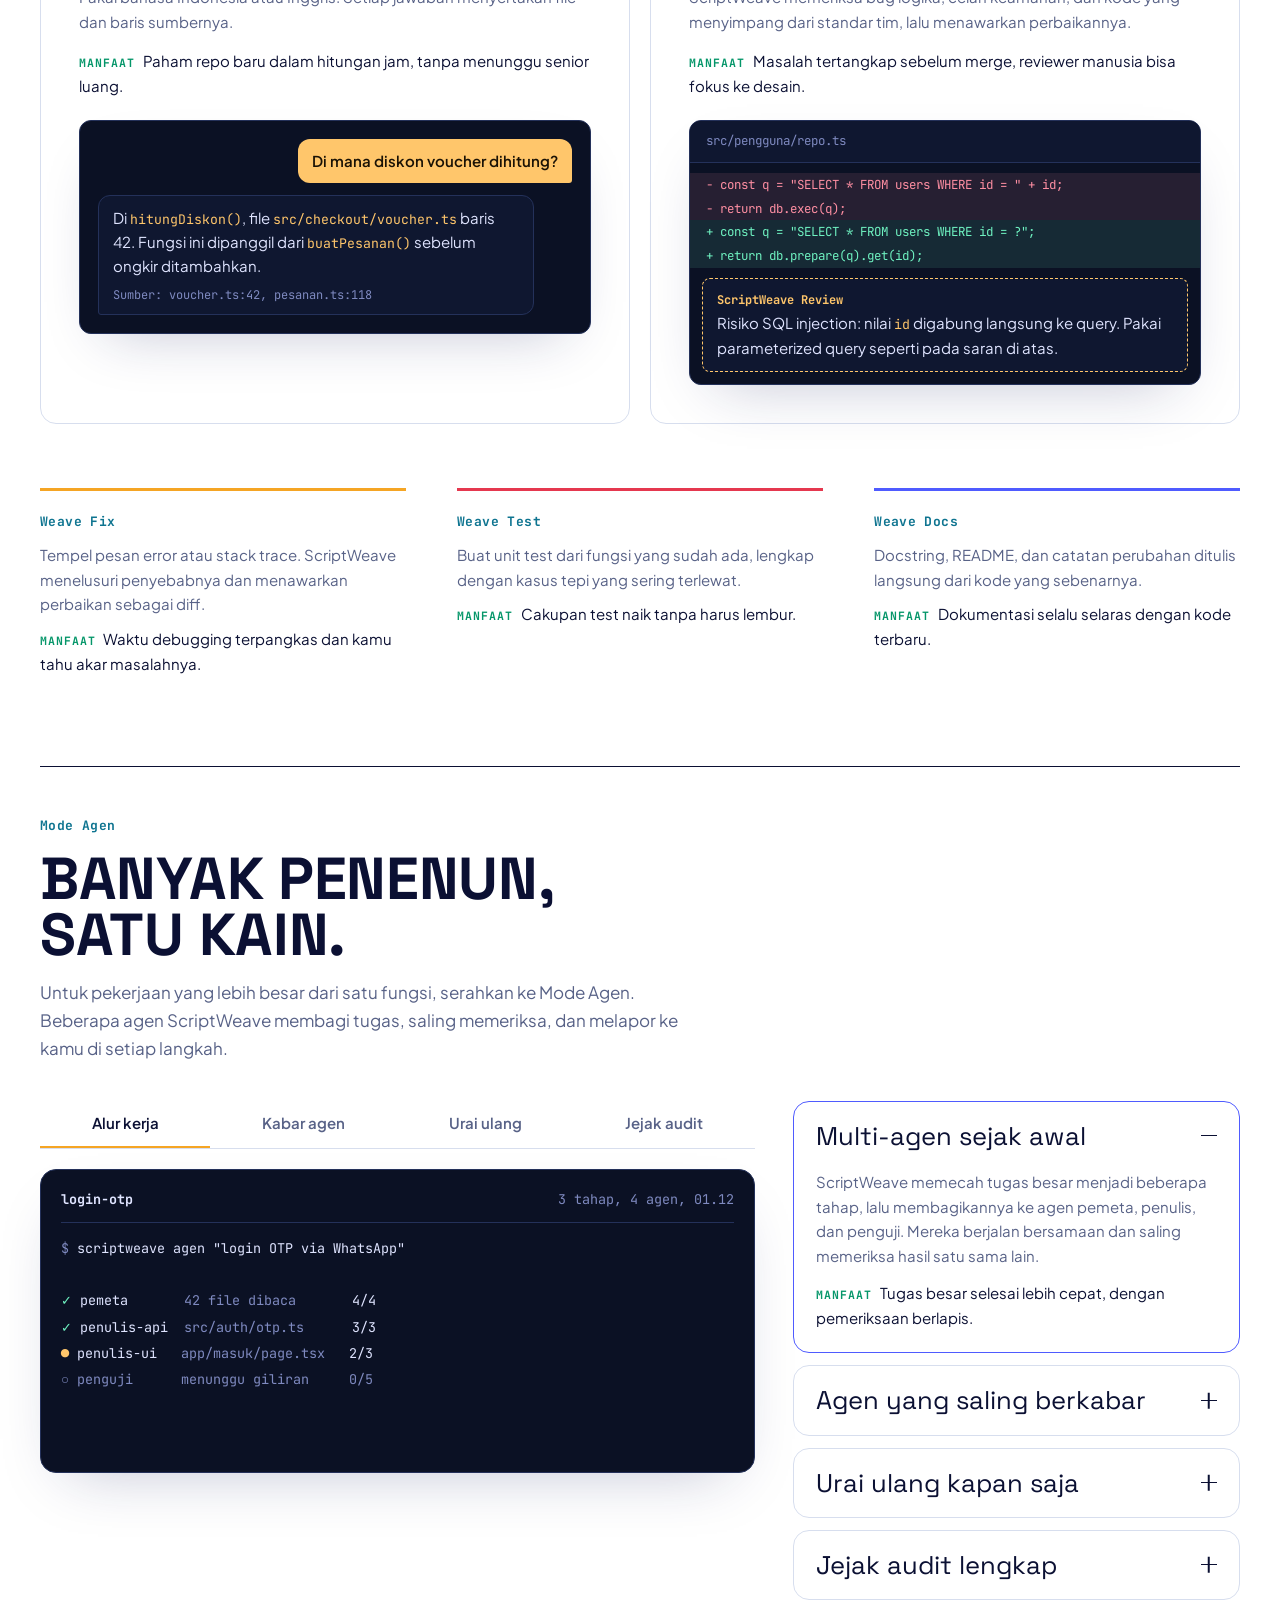
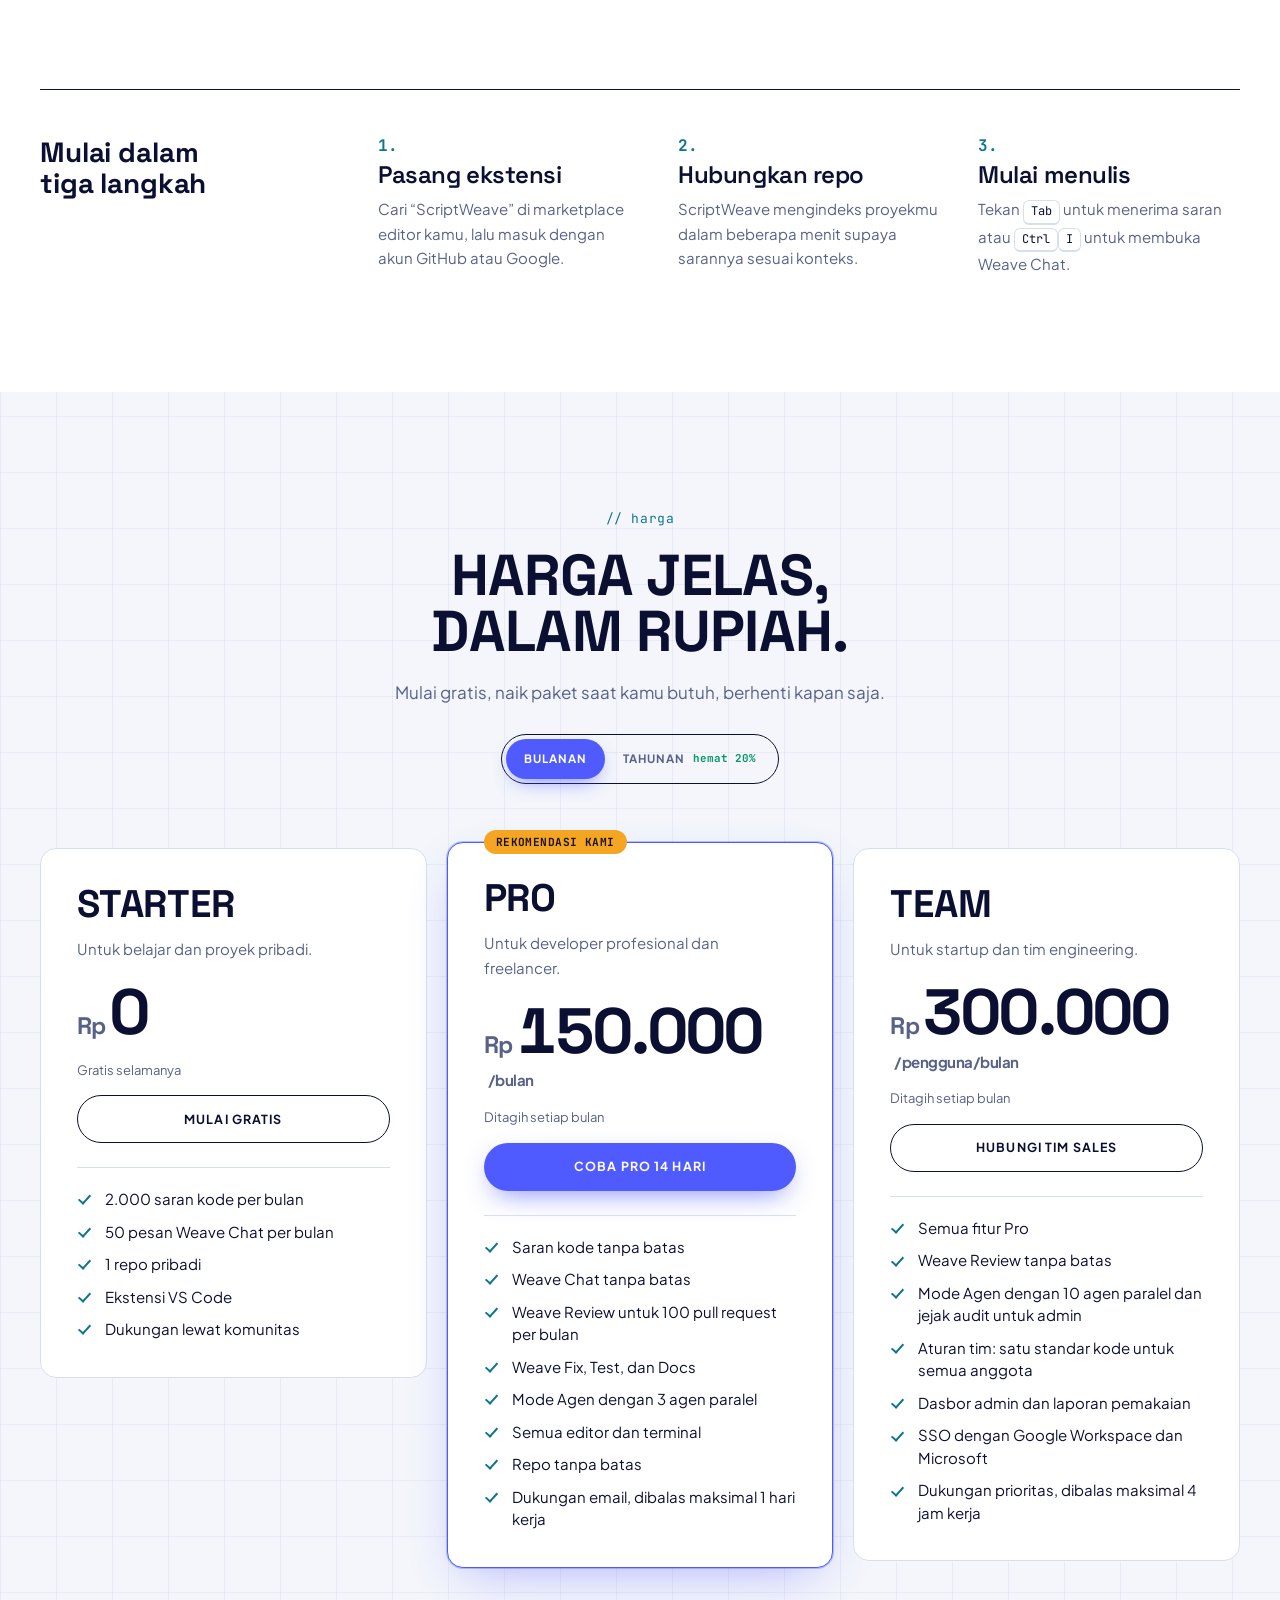
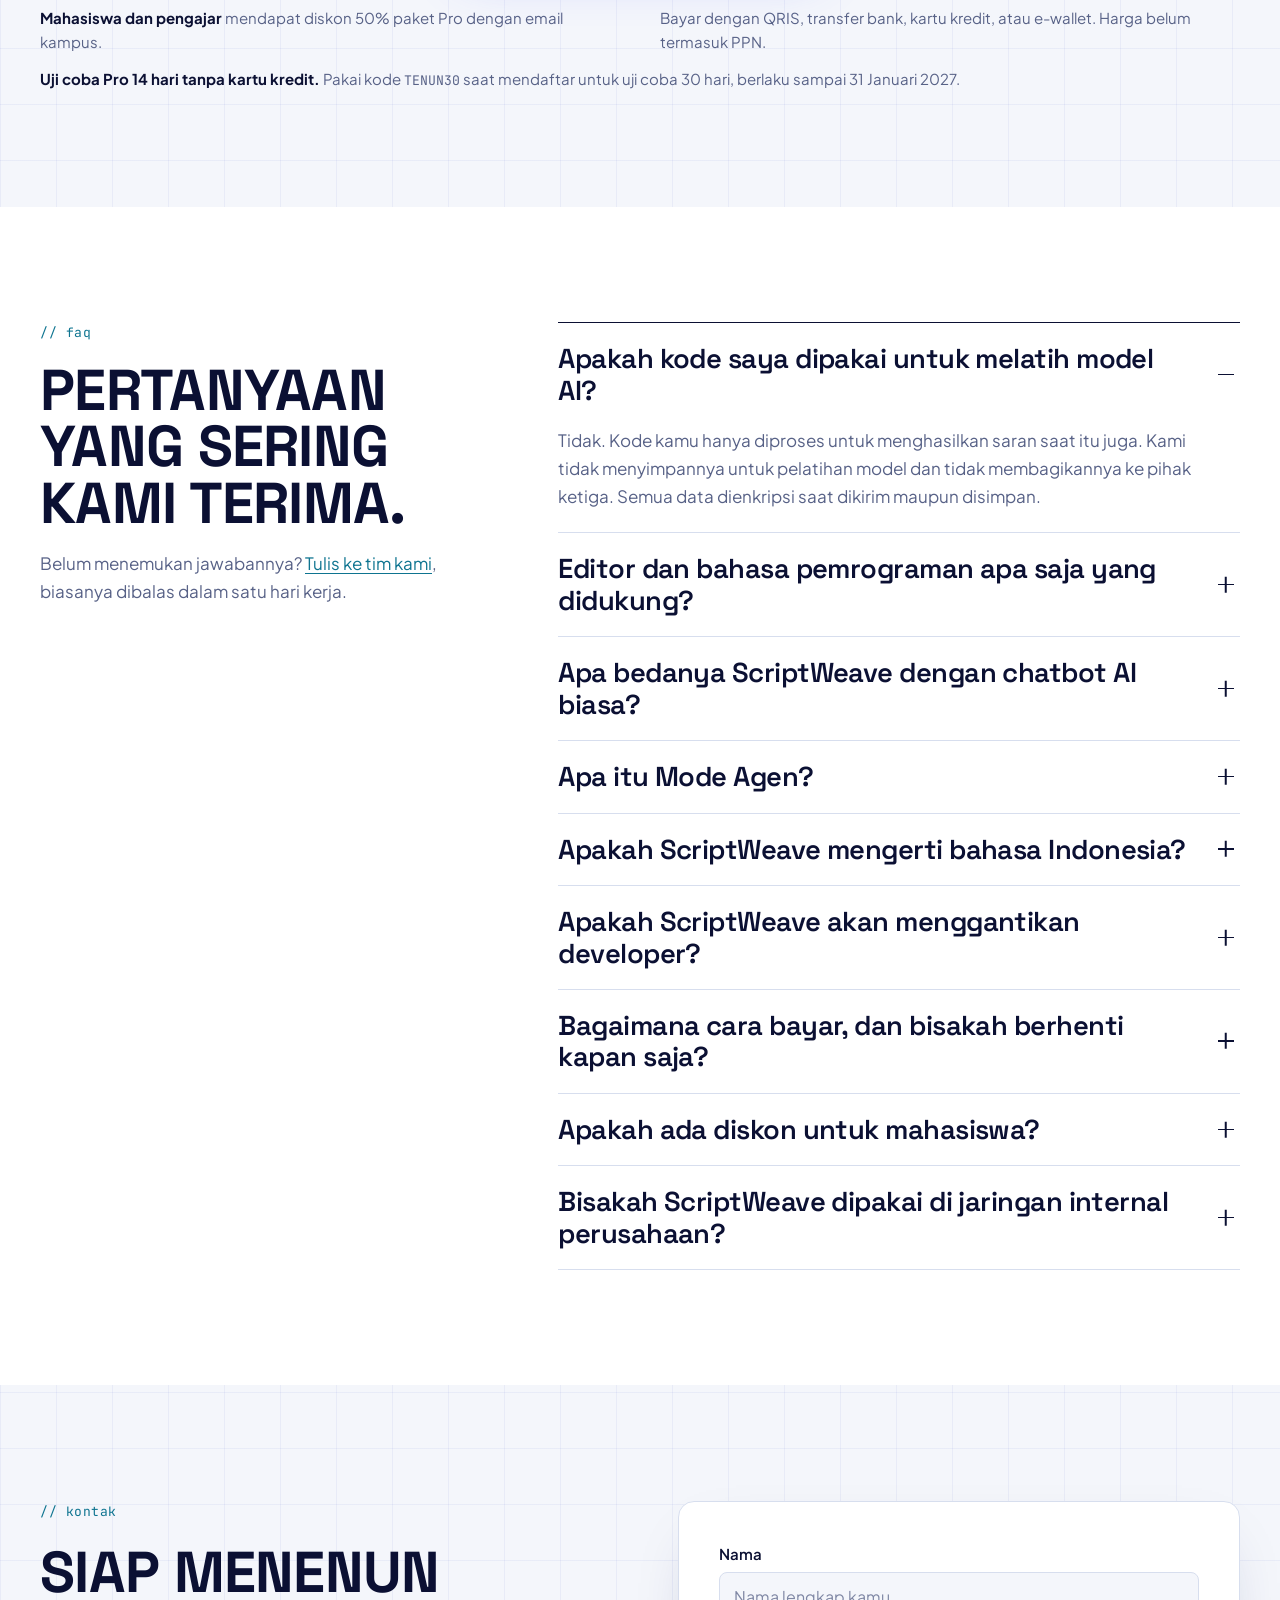
==== commit e10b62c9: "Add preloader, cursor, kinetic words and a closing statement Ideas taken from a portfolio reference," ====
--- a/scriptweave/index.html
+++ b/scriptweave/index.html
@@ -14,11 +14,24 @@
     var r = document.documentElement;
     r.classList.add('js');
     try { if (localStorage.getItem('sw-theme') === 'dark') r.setAttribute('data-sw-theme', 'dark'); } catch (e) { /* storage unavailable */ }
+    /* the preloader plays once per visit, and never for reduced motion */
+    try {
+      if (!window.matchMedia('(prefers-reduced-motion: reduce)').matches && !sessionStorage.getItem('sw-seen')) r.classList.add('preloading');
+    } catch (e) { /* storage unavailable: skip the preloader */ }
   })();
 </script>
 <link rel="stylesheet" href="styles.css">
 </head>
 <body>
+
+<div class="preloader" id="preloader" aria-hidden="true">
+  <div class="pl-inner">
+    <svg class="pl-mark" viewBox="0 0 24 24" aria-hidden="true"><rect class="pl-weft w1" x="2" y="6" width="20" height="4" rx="2"/><rect class="pl-weft w2" x="2" y="14" width="20" height="4" rx="2"/><rect class="pl-warp p1" x="6" y="2" width="4" height="20" rx="2"/><rect class="pl-warp p2" x="14" y="2" width="4" height="20" rx="2"/><rect class="pl-weft w1" x="5" y="6" width="6" height="4"/><rect class="pl-weft w2" x="13" y="14" width="6" height="4"/></svg>
+    <p class="pl-word">Script<i>/</i>Weave</p>
+    <p class="pl-sub"><span>menenun konteks</span> <b class="pl-pct" data-no-i18n>0</b>%</p>
+    <span class="pl-bar"><i></i></span>
+  </div>
+</div>
 
 <a class="skip" href="#beranda">Lompat ke konten</a>
 
@@ -71,7 +84,7 @@
 
       <div class="story-hero" id="story-hero">
         <div class="wrap hero-wrap">
-          <p class="eyebrow prompt"><span class="dollar" aria-hidden="true">$</span> <span class="cmd">scriptweave init</span> <span class="dim">· asisten coding AI untuk developer Indonesia</span><span class="caret" aria-hidden="true"></span></p>
+          <p class="eyebrow prompt"><span class="dollar" aria-hidden="true">$</span> <span class="cmd" data-no-i18n>scriptweave init</span> <span class="dim">· asisten coding AI untuk developer Indonesia</span><span class="caret" aria-hidden="true"></span></p>
           <h1 id="hero-title">
             <span class="h1-line" id="hero-anchor">Tenun ide</span>
             <span class="h1-line">jadi kode.</span>
@@ -136,6 +149,38 @@
       <ul class="compat-list compat-langs" aria-label="Bahasa pemrograman yang didukung">
         <li>TypeScript</li><li>Python</li><li>Go</li><li>Java</li><li>Kotlin</li><li>PHP</li><li>Dart</li><li>Rust</li>
       </ul>
+    </div>
+  </section>
+
+  <section class="kinetic" id="alur" aria-label="Dari ide sampai rilis">
+    <div class="kin-stage">
+      <p class="eyebrow kin-eyebrow">// dari ide sampai rilis</p>
+      <div class="kin-words">
+        <article class="kin-word">
+          <h2>Tulis.</h2>
+          <p>Weave Complete menenun kode dari komentarmu.</p>
+        </article>
+        <article class="kin-word">
+          <h2>Review.</h2>
+          <p>Weave Review menangkap bug sebelum merge.</p>
+        </article>
+        <article class="kin-word">
+          <h2>Uji.</h2>
+          <p>Weave Test menulis unit test, termasuk kasus tepi.</p>
+        </article>
+        <article class="kin-word">
+          <h2>Rilis.</h2>
+          <p>Weave Docs merapikan dokumentasi, kamu tinggal approve.</p>
+        </article>
+        <article class="kin-word kin-final">
+          <h2>Ide → kode.</h2>
+          <p>Satu asisten, dari baris pertama sampai rilis.</p>
+        </article>
+      </div>
+      <div class="kin-meta" aria-hidden="true">
+        <span class="kin-count" data-no-i18n>01 / 05</span>
+        <span class="kin-bar"><i></i></span>
+      </div>
     </div>
   </section>
 
@@ -598,6 +643,14 @@
     </div>
   </section>
 
+  <section class="closing" aria-label="Penutup">
+    <div class="wrap closing-in">
+      <p class="eyebrow">// git commit -m "mulai menenun"</p>
+      <p class="closing-text"><span class="cl-line">Ayo tenun kode</span><span class="cl-line cl-hl">yang berarti.</span></p>
+      <a class="btn btn-primary btn-arrow" href="#kontak" data-plan="Starter">Mulai Gratis</a>
+    </div>
+  </section>
+
 </main>
 
 <div class="seam" aria-hidden="true"></div>
--- a/scriptweave/styles.css
+++ b/scriptweave/styles.css
@@ -1505,3 +1505,144 @@
   .js .loom:not(.in-view) .cloth-label { opacity: 1; transform: none; }
 }
 
+/* ---------- preloader ---------- */
+.preloader { display: none; }
+.preloading .preloader {
+  display: grid;
+  place-items: center;
+  position: fixed;
+  inset: 0;
+  z-index: 200;
+  background-color: var(--bg);
+  background-image:
+    radial-gradient(600px 400px at 50% 45%, rgba(79, 91, 255, .14), transparent 70%),
+    linear-gradient(var(--grid) 1px, transparent 1px),
+    linear-gradient(90deg, var(--grid) 1px, transparent 1px);
+  background-size: auto, 56px 56px, 56px 56px;
+  /* a safety net: if the script never runs, the preloader still leaves */
+  animation: pl-out .5s ease 3.2s forwards;
+}
+.preloader.is-done { animation: pl-out .55s cubic-bezier(.65, 0, .35, 1) forwards; }
+@keyframes pl-out { to { opacity: 0; visibility: hidden; transform: translateY(-2%); } }
+.preloading body { overflow: hidden; }
+.pl-inner { display: grid; justify-items: center; gap: 16px; }
+.pl-mark { width: 74px; height: 74px; overflow: visible; filter: drop-shadow(0 10px 24px rgba(79, 91, 255, .45)); }
+.pl-warp { fill: var(--fg); transform-box: fill-box; transform-origin: center; animation: pl-warp .7s cubic-bezier(.2, .7, .2, 1) both; }
+.pl-weft { fill: var(--turmeric); transform-box: fill-box; transform-origin: center; animation: pl-weft .7s cubic-bezier(.2, .7, .2, 1) both; }
+.pl-warp.p1 { animation-delay: .05s; }
+.pl-warp.p2 { animation-delay: .15s; }
+.pl-weft.w1 { animation-delay: .35s; }
+.pl-weft.w2 { animation-delay: .45s; --from: 120%; }
+@keyframes pl-warp { from { transform: translateY(-140%); opacity: 0; } }
+@keyframes pl-weft { from { transform: translateX(var(--from, -120%)); opacity: 0; } }
+.pl-word {
+  font-family: var(--font-display);
+  font-weight: 700;
+  font-size: clamp(1.6rem, 1.1rem + 2vw, 2.4rem);
+  letter-spacing: .04em;
+  text-transform: uppercase;
+  color: var(--fg);
+  animation: pl-word .8s cubic-bezier(.2, .7, .2, 1) .45s both;
+}
+.pl-word i { font-style: normal; color: var(--yarn); margin-inline: .12em; }
+@keyframes pl-word { from { opacity: 0; letter-spacing: .5em; filter: blur(8px); } }
+.pl-sub { font-family: var(--font-mono); font-size: .78rem; letter-spacing: .06em; color: var(--muted); animation: intro-fade .4s ease .7s both; }
+.pl-sub b { color: var(--fg); font-weight: 700; font-variant-numeric: tabular-nums; }
+.pl-bar { display: block; width: 180px; height: 2px; border-radius: 2px; background: var(--line); overflow: hidden; }
+.pl-bar i { display: block; height: 100%; transform: scaleX(var(--pl, 0)); transform-origin: left; background: linear-gradient(90deg, var(--cyan), var(--yarn)); }
+
+/* ---------- custom cursor (mouse and trackpad only) ---------- */
+.cursor-dot, .cursor-ring { position: fixed; left: 0; top: 0; z-index: 150; pointer-events: none; border-radius: 50%; opacity: 0; transition: opacity .25s ease; }
+.cursor-on .cursor-dot, .cursor-on .cursor-ring { opacity: 1; }
+.cursor-dot { width: 6px; height: 6px; margin: -3px 0 0 -3px; background: var(--cyan); }
+.cursor-ring {
+  width: 34px;
+  height: 34px;
+  margin: -17px 0 0 -17px;
+  border: 1.5px solid var(--yarn);
+  transition: opacity .25s ease, width .25s ease, height .25s ease, margin .25s ease, background-color .25s ease, border-color .25s ease;
+}
+.cursor-ring.is-hover { width: 58px; height: 58px; margin: -29px 0 0 -29px; background: rgba(79, 91, 255, .08); border-color: var(--cyan); }
+.cursor-ring.is-down { width: 26px; height: 26px; margin: -13px 0 0 -13px; }
+
+/* ---------- navbar: a floating glass pill once you scroll ---------- */
+.site-header { transition: background-color .3s ease, border-color .3s ease; }
+.site-header .header-row { border: 1px solid transparent; border-radius: 999px; transition: min-height .35s ease, margin .35s ease, max-width .35s ease, background-color .35s ease, border-color .35s ease, box-shadow .35s ease; }
+.site-header.is-scrolled { background: transparent; border-bottom-color: transparent; -webkit-backdrop-filter: none; backdrop-filter: none; }
+.site-header.is-scrolled .header-row {
+  min-height: 52px;
+  margin-block: 6px;
+  max-width: min(1180px, calc(100% - 24px));
+  background: color-mix(in srgb, var(--bg-raised) 78%, transparent);
+  -webkit-backdrop-filter: blur(16px);
+  backdrop-filter: blur(16px);
+  border-color: var(--line);
+  box-shadow: 0 14px 34px -18px rgba(20, 30, 90, .4);
+}
+.site-header.is-scrolled .header-row:hover { box-shadow: 0 0 0 1px rgba(79, 91, 255, .3), 0 14px 38px -14px rgba(79, 91, 255, .45); }
+@media (min-width: 900px) {
+  .site-header.is-scrolled .header-row { padding-left: 22px; padding-right: 10px; }
+}
+@media (max-width: 960px) {
+  .site-header.is-scrolled .site-nav { top: calc(100% + 4px); border-radius: 18px; border: 1px solid var(--line); margin-inline: 12px; }
+}
+
+/* ---------- kinetic words, pinned while you scroll ---------- */
+.kinetic { position: relative; padding-block: clamp(56px, 8vw, 96px); }
+.kin-stage { display: grid; gap: 24px; justify-items: center; text-align: center; padding-left: max(20px, env(safe-area-inset-left, 0px)); padding-right: max(20px, env(safe-area-inset-right, 0px)); }
+.kin-words { display: grid; gap: 40px; justify-items: center; }
+.kin-word { display: grid; gap: 14px; justify-items: center; }
+.kin-word h2 { font-size: clamp(3rem, 1rem + 11vw, 11rem); line-height: .9; letter-spacing: -.05em; }
+.kin-word p { max-width: 32ch; font-size: var(--fs-lg); color: var(--muted); }
+.kin-final h2 { background: linear-gradient(90deg, var(--cyan), var(--yarn) 70%); -webkit-background-clip: text; background-clip: text; color: transparent; }
+.kin-meta { display: none; }
+
+.kinetic.is-live { height: 460vh; padding: 0; }
+.kinetic.is-live .kin-stage {
+  position: sticky;
+  top: calc(var(--header-h) + env(safe-area-inset-top, 0px));
+  height: calc(100vh - var(--header-h));
+  height: calc(100svh - var(--header-h) - env(safe-area-inset-top, 0px));
+  grid-template-rows: auto 1fr auto;
+  padding-block: clamp(28px, 6vh, 64px);
+  overflow: hidden;
+}
+.kinetic.is-live .kin-words { position: relative; width: 100%; display: block; }
+.kinetic.is-live .kin-word {
+  position: absolute;
+  inset: 0;
+  align-content: center;
+  opacity: 0;
+  filter: blur(14px);
+  transform: translateY(28px) scale(1.06);
+  transition: opacity .55s ease, filter .55s ease, transform .7s cubic-bezier(.2, .7, .2, 1);
+}
+.kinetic.is-live .kin-word.is-on { opacity: 1; filter: none; transform: none; }
+.kinetic.is-live .kin-word.is-past { transform: translateY(-28px) scale(.95); }
+.kinetic.is-live .kin-meta { display: flex; align-items: center; gap: 14px; font-family: var(--font-mono); font-size: .78rem; color: var(--muted); font-variant-numeric: tabular-nums; }
+.kin-bar { display: block; width: 140px; height: 2px; background: var(--line); border-radius: 2px; overflow: hidden; }
+.kin-bar i { display: block; height: 100%; transform: scaleX(0); transform-origin: left; background: linear-gradient(90deg, var(--cyan), var(--yarn)); }
+
+/* ---------- closing statement ---------- */
+.closing { padding-block: clamp(72px, 11vw, 150px); text-align: center; }
+.closing-in { display: grid; justify-items: center; gap: 28px; }
+.closing-text {
+  display: grid;
+  font-family: var(--font-display);
+  font-weight: 700;
+  font-size: clamp(2.6rem, 1rem + 7vw, 7.5rem);
+  line-height: .92;
+  letter-spacing: -.045em;
+  text-transform: uppercase;
+  color: var(--fg);
+}
+.cl-hl { background: linear-gradient(90deg, var(--cyan), var(--yarn) 70%); -webkit-background-clip: text; background-clip: text; color: transparent; }
+.js .closing .cl-line { transition: opacity .8s ease, filter .8s ease, transform .9s cubic-bezier(.2, .7, .2, 1); }
+.js .closing .cl-line:nth-child(2) { transition-delay: .18s; }
+.js .closing:not(.in-view) .cl-line { opacity: 0; filter: blur(16px); transform: translateY(30px); }
+
+@media (prefers-reduced-motion: reduce) {
+  .preloader { display: none !important; }
+  .js .closing:not(.in-view) .cl-line { opacity: 1; filter: none; transform: none; }
+}
+
